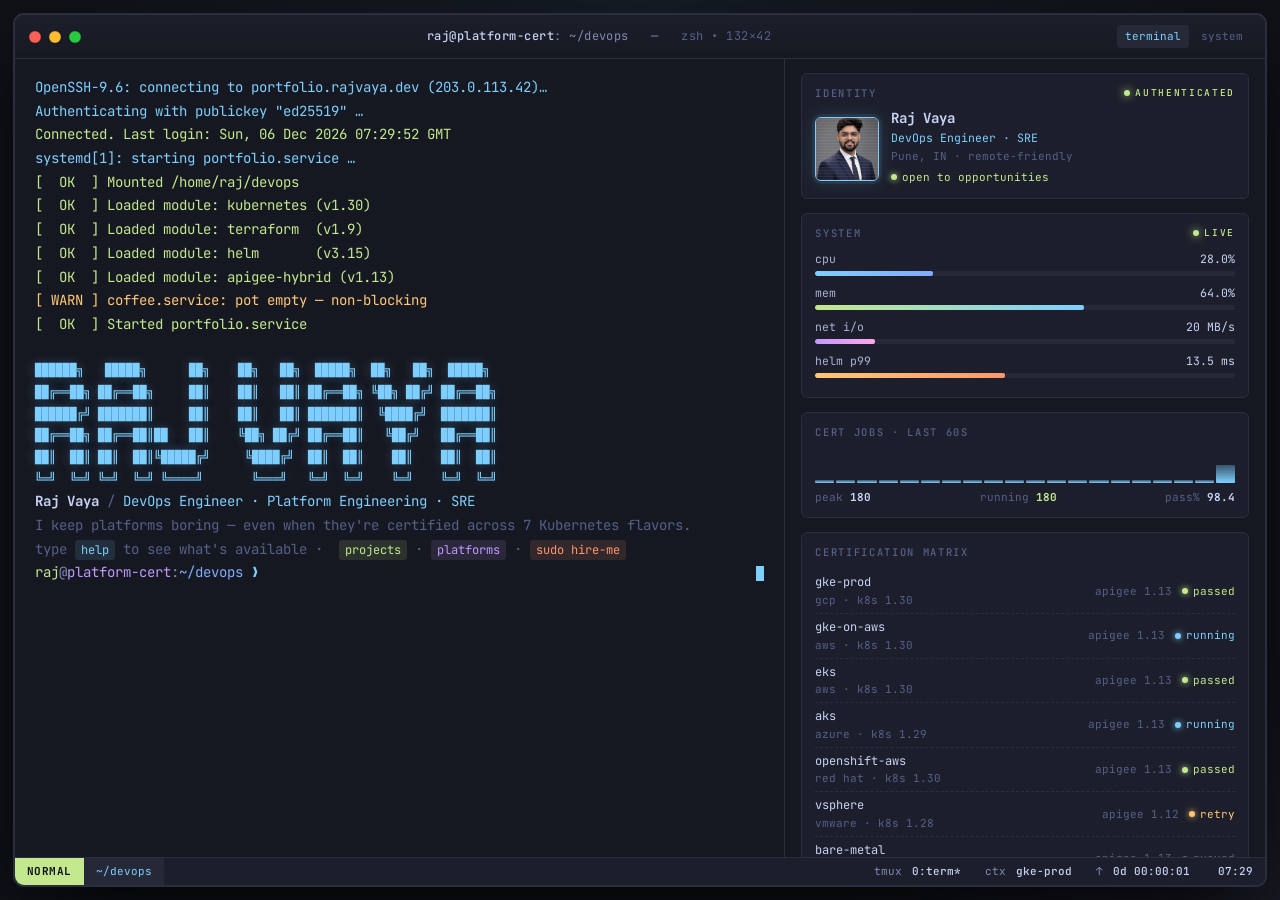
==== index.html @ f2a057a6 "init: terminal portfolio" ====
<!DOCTYPE html>
<html lang="en">
<head>
<meta charset="UTF-8" />
<meta name="viewport" content="width=device-width, initial-scale=1.0" />
<title>~/raj-vaya — devops@platform-cert</title>
<meta name="description" content="Raj Vaya — DevOps Engineer · Platform Engineering · SRE. Kubernetes, Terraform, GitHub Actions, Apigee Hybrid platform certification. Type 'help' to begin." />
<meta name="author" content="Raj Vaya" />
<meta property="og:title" content="Raj Vaya — DevOps Engineer · SRE" />
<meta property="og:description" content="Platform certification across 7 Kubernetes flavors. 4.5+ years of DevOps across global banking and Google Cloud." />
<meta property="og:type" content="website" />

<link rel="preconnect" href="https://fonts.googleapis.com" />
<link rel="preconnect" href="https://fonts.gstatic.com" crossorigin />
<link href="https://fonts.googleapis.com/css2?family=JetBrains+Mono:wght@400;500;700;800&family=VT323&display=swap" rel="stylesheet" />

<style>
:root{
  --bg-0:#0f1117;
  --bg-1:#161821;
  --bg-2:#1c1f2b;
  --bg-3:#252836;
  --line:#2a2e3f;
  --fg-0:#c8d3f5;
  --fg-1:#a9b1d6;
  --fg-2:#8089b3;
  --fg-3:#565f89;
  --cyan:#7dcfff;
  --blue:#82aaff;
  --green:#c3e88d;
  --magenta:#c099ff;
  --orange:#ff966c;
  --red:#ff757f;
  --yellow:#ffc777;
  --pink:#fca7ea;
  --shadow:0 0 0 1px var(--line), 0 30px 80px -20px #000;
  --mono:'JetBrains Mono', ui-monospace, SFMono-Regular, Menlo, monospace;
  --crt:'VT323', var(--mono);
}

*{box-sizing:border-box;margin:0;padding:0}
html,body{height:100%;}
body{
  background:
    radial-gradient(ellipse 80% 60% at 50% 0%, rgba(125,207,255,.06), transparent 60%),
    radial-gradient(ellipse 60% 50% at 100% 100%, rgba(192,153,255,.05), transparent 60%),
    var(--bg-0);
  color:var(--fg-0);
  font-family:var(--mono);
  font-size:14px;
  line-height:1.55;
  overflow:hidden;
  -webkit-font-smoothing:antialiased;
}

body::before{
  content:"";
  position:fixed;inset:0;pointer-events:none;z-index:9999;
  background:repeating-linear-gradient(0deg,rgba(255,255,255,.012) 0 1px,transparent 1px 3px);
  mix-blend-mode:overlay;
}

.app{
  height:100vh;
  padding:14px;
  display:flex;flex-direction:column;gap:0;
}
.window{
  flex:1;
  background:var(--bg-1);
  border-radius:10px;
  box-shadow:var(--shadow);
  display:flex;flex-direction:column;
  overflow:hidden;
  border:1px solid var(--line);
}
.titlebar{
  display:flex;align-items:center;gap:14px;
  padding:10px 14px;
  background:linear-gradient(to bottom,var(--bg-2),var(--bg-1));
  border-bottom:1px solid var(--line);
  user-select:none;
}
.dots{display:flex;gap:8px}
.dot{width:12px;height:12px;border-radius:50%;display:inline-block}
.dot.r{background:#ff5f57;box-shadow:inset 0 0 0 .5px rgba(0,0,0,.3)}
.dot.y{background:#febc2e;box-shadow:inset 0 0 0 .5px rgba(0,0,0,.3)}
.dot.g{background:#28c840;box-shadow:inset 0 0 0 .5px rgba(0,0,0,.3)}
.title{
  flex:1;text-align:center;color:var(--fg-2);font-size:12px;letter-spacing:.04em;
}
.title b{color:var(--fg-0);font-weight:500}
.tabs{display:flex;gap:4px;font-size:11px;color:var(--fg-3)}
.tab{padding:3px 8px;border-radius:4px}
.tab.active{background:var(--bg-3);color:var(--cyan)}

.split{
  flex:1;
  display:grid;
  grid-template-columns:minmax(0,1.6fr) minmax(0,1fr);
  min-height:0;
}
.pane{
  min-height:0;min-width:0;
  display:flex;flex-direction:column;
  background:var(--bg-1);
}
.pane + .pane{border-left:1px solid var(--line)}

.term{
  padding:18px 20px 8px;
  overflow-y:auto;overflow-x:hidden;
  flex:1;
  scrollbar-width:thin;
  scrollbar-color:var(--bg-3) transparent;
}
.term::-webkit-scrollbar{width:8px}
.term::-webkit-scrollbar-thumb{background:var(--bg-3);border-radius:4px}

.term-line{white-space:pre-wrap;word-break:break-word}
.term-line + .term-line{margin-top:2px}

.prompt-line{display:flex;gap:8px;align-items:flex-start;margin-top:8px}
.prompt{color:var(--green);white-space:nowrap;flex-shrink:0}
.prompt .at{color:var(--fg-2)}
.prompt .host{color:var(--magenta)}
.prompt .path{color:var(--blue)}
.prompt .arrow{color:var(--cyan);font-weight:700}

.input-row{display:flex;flex:1;gap:0;align-items:center;min-width:0}
#cmd{
  flex:1;background:transparent;border:0;outline:0;
  color:var(--fg-0);font:inherit;caret-color:transparent;
  min-width:0;
}
.fake-caret{
  display:inline-block;width:8px;height:1.05em;
  background:var(--cyan);margin-left:1px;vertical-align:text-bottom;
  animation:blink 1.05s steps(1,end) infinite;
}
@keyframes blink{50%{opacity:0}}

.c-cyan{color:var(--cyan)} .c-blue{color:var(--blue)} .c-green{color:var(--green)}
.c-mag{color:var(--magenta)} .c-orange{color:var(--orange)} .c-red{color:var(--red)}
.c-yellow{color:var(--yellow)} .c-pink{color:var(--pink)} .c-dim{color:var(--fg-3)}
.c-fg{color:var(--fg-0)} .b{font-weight:700}
.box{
  display:inline-block;padding:1px 6px;border-radius:3px;
  background:var(--bg-3);color:var(--fg-0);
  font-size:.86em;
}
.box.cyan{background:rgba(125,207,255,.12);color:var(--cyan)}
.box.green{background:rgba(195,232,141,.12);color:var(--green)}
.box.mag{background:rgba(192,153,255,.12);color:var(--magenta)}
.box.orange{background:rgba(255,150,108,.12);color:var(--orange)}
.box.red{background:rgba(255,117,127,.12);color:var(--red)}
.box.yellow{background:rgba(255,199,119,.12);color:var(--yellow)}

a.link{color:var(--cyan);text-decoration:none;border-bottom:1px dashed var(--fg-3)}
a.link:hover{color:var(--green);border-bottom-color:var(--green)}

.ascii{
  color:var(--cyan);
  font-size:11px;line-height:1.05;
  white-space:pre;
  text-shadow:0 0 12px rgba(125,207,255,.25);
  margin:6px 0 10px;
}
.ascii.green{color:var(--green);text-shadow:0 0 12px rgba(195,232,141,.25)}
.ascii.mag{color:var(--magenta);text-shadow:0 0 12px rgba(192,153,255,.25)}
.ascii.orange{color:var(--orange);text-shadow:0 0 12px rgba(255,150,108,.25)}

.kv{display:grid;grid-template-columns:max-content 1fr;column-gap:18px;row-gap:2px}
.kv b{color:var(--cyan);font-weight:500}
.kv span{color:var(--fg-1)}

.proj{
  margin:6px 0 14px;
  padding:8px 10px 8px 12px;
  border-left:2px solid var(--magenta);
  background:linear-gradient(to right,rgba(192,153,255,.04),transparent 60%);
}
.proj.bank{border-left-color:var(--orange);background:linear-gradient(to right,rgba(255,150,108,.04),transparent 60%)}
.proj h{display:block;color:var(--fg-0);font-weight:700;margin-bottom:2px}
.proj .meta{color:var(--fg-3);font-size:.92em;margin-bottom:4px}
.proj .row{margin:2px 0;color:var(--fg-1)}
.proj .stats{display:flex;flex-wrap:wrap;gap:6px;margin-top:6px}

.skill-row{display:grid;grid-template-columns:130px 1fr;column-gap:14px;align-items:center;margin:2px 0}
.skill-row .lbl{color:var(--cyan)}
.skill-row .items{color:var(--fg-1)}

.lang-row{display:grid;grid-template-columns:90px 200px max-content;gap:14px;align-items:center;margin:3px 0;font-size:13px}
.lang-row .bar2{height:6px;background:var(--bg-3);border-radius:3px;overflow:hidden}
.lang-row .fill{height:100%;background:linear-gradient(90deg,var(--cyan),var(--green))}

.boot-line{opacity:0;animation:bootIn .25s ease forwards}
@keyframes bootIn{from{opacity:0;transform:translateY(2px)}to{opacity:1;transform:none}}
.ok{color:var(--green)} .warn{color:var(--yellow)} .info{color:var(--cyan)} .err{color:var(--red)}

.sidepane{padding:14px 16px;display:flex;flex-direction:column;gap:14px;overflow-y:auto}
.sidepane::-webkit-scrollbar{width:6px}
.sidepane::-webkit-scrollbar-thumb{background:var(--bg-3);border-radius:3px}

.card{
  background:var(--bg-2);
  border:1px solid var(--line);
  border-radius:6px;
  padding:11px 13px;
}
.card h3{
  font-size:10.5px;letter-spacing:.16em;text-transform:uppercase;
  color:var(--fg-3);font-weight:500;margin-bottom:9px;
  display:flex;align-items:center;justify-content:space-between;
}
.card h3 .live{
  display:inline-flex;align-items:center;gap:5px;color:var(--green);
  font-size:9.5px;
}
.card h3 .live::before{
  content:"";width:6px;height:6px;border-radius:50%;background:var(--green);
  box-shadow:0 0 8px var(--green);animation:pulse 1.6s ease-in-out infinite;
}
@keyframes pulse{50%{opacity:.4}}

.profile{
  display:grid;grid-template-columns:64px 1fr;gap:12px;align-items:center;
}
.avatar{
  width:64px;height:64px;border-radius:6px;overflow:hidden;
  border:1px solid var(--cyan);
  position:relative;
  background:var(--bg-3);
  box-shadow:0 0 0 3px rgba(125,207,255,.08), 0 0 18px rgba(125,207,255,.15);
}
.avatar img{
  width:100%;height:100%;object-fit:cover;display:block;
  filter:contrast(1.02) saturate(.92);
}
.avatar::after{
  content:"";position:absolute;inset:0;
  background:repeating-linear-gradient(0deg,rgba(125,207,255,.08) 0 1px,transparent 1px 3px);
  pointer-events:none;
}
.profile .info .name{color:var(--fg-0);font-weight:700;font-size:14px;line-height:1.2}
.profile .info .role{color:var(--cyan);font-size:11.5px;margin-top:2px}
.profile .info .loc{color:var(--fg-3);font-size:11px;margin-top:1px}
.profile .info .status{
  display:inline-flex;align-items:center;gap:5px;font-size:11px;color:var(--green);
  margin-top:4px;
}
.profile .info .status::before{
  content:"";width:6px;height:6px;border-radius:50%;background:var(--green);
  box-shadow:0 0 6px var(--green);animation:pulse 1.6s ease-in-out infinite;
}

.gauge{margin:8px 0}
.gauge-head{display:flex;justify-content:space-between;font-size:11.5px;margin-bottom:3px}
.gauge-head .lbl{color:var(--fg-1)}
.gauge-head .val{color:var(--fg-0);font-variant-numeric:tabular-nums}
.bar{height:5px;background:var(--bg-3);border-radius:2px;overflow:hidden;position:relative}
.bar-fill{height:100%;border-radius:2px;transition:width .6s ease}
.bar-fill.cyan{background:linear-gradient(90deg,#7dcfff,#82aaff)}
.bar-fill.green{background:linear-gradient(90deg,#c3e88d,#7dcfff)}
.bar-fill.mag{background:linear-gradient(90deg,#c099ff,#fca7ea)}
.bar-fill.orange{background:linear-gradient(90deg,#ffc777,#ff966c)}

.cluster-row{
  display:grid;grid-template-columns:1fr max-content max-content;
  gap:10px;align-items:center;font-size:12px;padding:4px 0;
}
.cluster-row + .cluster-row{border-top:1px dashed var(--line)}
.cluster-row .name{color:var(--fg-0)}
.cluster-row .region{color:var(--fg-3);font-size:11px}
.cluster-row .status{display:flex;align-items:center;gap:5px;font-size:11px}
.cluster-row .status::before{
  content:"";width:6px;height:6px;border-radius:50%;
}
.cluster-row .status.ok{color:var(--green)} .cluster-row .status.ok::before{background:var(--green);box-shadow:0 0 6px var(--green)}
.cluster-row .status.warn{color:var(--yellow)} .cluster-row .status.warn::before{background:var(--yellow);box-shadow:0 0 6px var(--yellow)}
.cluster-row .status.run{color:var(--cyan)} .cluster-row .status.run::before{background:var(--cyan);box-shadow:0 0 6px var(--cyan);animation:pulse 1.2s infinite}
.cluster-row .status.q{color:var(--fg-3)} .cluster-row .status.q::before{background:var(--fg-3)}

.spark{
  display:flex;align-items:flex-end;gap:2px;height:34px;
}
.spark .b{
  flex:1;background:linear-gradient(to top,var(--cyan),rgba(125,207,255,.3));
  min-height:2px;border-radius:1px;transition:height .5s ease;
}

.feed{font-size:11.5px;line-height:1.6;color:var(--fg-1)}
.feed .t{color:var(--fg-3);margin-right:6px;font-variant-numeric:tabular-nums}
.feed .l{color:var(--green)}
.feed .l.warn{color:var(--yellow)}
.feed .l.err{color:var(--red)}
.feed .l.info{color:var(--cyan)}

.statusbar{
  display:flex;align-items:center;gap:0;
  background:var(--bg-2);
  border-top:1px solid var(--line);
  font-size:11px;color:var(--fg-1);
  user-select:none;
  flex-shrink:0;
}
.sb-seg{padding:5px 12px;display:flex;align-items:center;gap:6px}
.sb-seg.mode{background:var(--green);color:var(--bg-0);font-weight:700;letter-spacing:.04em}
.sb-seg.path{background:var(--bg-3);color:var(--cyan)}
.sb-seg.spacer{flex:1}
.sb-seg.right{color:var(--fg-2)}
.sb-seg.right b{color:var(--fg-0);font-weight:500;margin-left:4px}

@media (max-width:880px){
  body{font-size:13px}
  .app{padding:8px}
  .split{grid-template-columns:1fr;grid-template-rows:1fr auto}
  .pane + .pane{border-left:0;border-top:1px solid var(--line);max-height:42vh}
  .sidepane{padding:10px 12px}
  .ascii{font-size:8px}
  .title{font-size:11px}
  .tabs{display:none}
  .sb-seg.right:nth-child(4),.sb-seg.right:nth-child(5){display:none}
}
@media (max-width:520px){
  .ascii{font-size:6.5px}
  .skill-row{grid-template-columns:100px 1fr}
}

.matrix-overlay{
  position:fixed;inset:0;background:#000;z-index:9000;
  font-family:var(--crt);color:var(--green);overflow:hidden;
  cursor:pointer;
}
.matrix-overlay .hint{
  position:absolute;bottom:14px;left:50%;transform:translateX(-50%);
  color:var(--fg-2);font-family:var(--mono);font-size:12px;
}
.matrix-overlay canvas{display:block;width:100%;height:100%}
</style>
</head>
<body>
<div class="app">
  <div class="window">
    <div class="titlebar">
      <div class="dots"><i class="dot r"></i><i class="dot y"></i><i class="dot g"></i></div>
      <div class="title"><b>raj@platform-cert</b>: ~/devops &nbsp; — &nbsp; <span style="color:var(--fg-3)">zsh • 132×42</span></div>
      <div class="tabs">
        <span class="tab active">terminal</span>
        <span class="tab">system</span>
      </div>
    </div>

    <div class="split">
      <div class="pane" id="termPane">
        <div class="term" id="term"></div>
      </div>

      <div class="pane sidepane">
        <div class="card">
          <h3>identity <span class="live">authenticated</span></h3>
          <div class="profile">
            <div class="avatar"><img src="profile.png" alt="Raj Vaya" /></div>
            <div class="info">
              <div class="name">Raj Vaya</div>
              <div class="role">DevOps Engineer · SRE</div>
              <div class="loc">Pune, IN · remote-friendly</div>
              <div class="status">open to opportunities</div>
            </div>
          </div>
        </div>

        <div class="card">
          <h3>system <span class="live">live</span></h3>
          <div class="gauge"><div class="gauge-head"><span class="lbl">cpu</span><span class="val" id="cpuVal">—</span></div><div class="bar"><div class="bar-fill cyan" id="cpuBar" style="width:0"></div></div></div>
          <div class="gauge"><div class="gauge-head"><span class="lbl">mem</span><span class="val" id="memVal">—</span></div><div class="bar"><div class="bar-fill green" id="memBar" style="width:0"></div></div></div>
          <div class="gauge"><div class="gauge-head"><span class="lbl">net i/o</span><span class="val" id="netVal">—</span></div><div class="bar"><div class="bar-fill mag" id="netBar" style="width:0"></div></div></div>
          <div class="gauge"><div class="gauge-head"><span class="lbl">helm p99</span><span class="val" id="latVal">—</span></div><div class="bar"><div class="bar-fill orange" id="latBar" style="width:0"></div></div></div>
        </div>

        <div class="card">
          <h3>cert jobs · last 60s</h3>
          <div class="spark" id="spark"></div>
          <div style="display:flex;justify-content:space-between;margin-top:6px;font-size:11px">
            <span class="c-dim">peak <b class="c-fg" id="rpsPeak">—</b></span>
            <span class="c-dim">running <b class="c-green" id="rpsNow">—</b></span>
            <span class="c-dim">pass% <b class="c-fg" id="errPct">98.4</b></span>
          </div>
        </div>

        <div class="card">
          <h3>certification matrix</h3>
          <div class="cluster-row"><div><div class="name">gke-prod</div><div class="region">gcp · k8s 1.30</div></div><div class="c-dim" style="font-size:11px">apigee 1.13</div><div class="status ok">passed</div></div>
          <div class="cluster-row"><div><div class="name">gke-on-aws</div><div class="region">aws · k8s 1.30</div></div><div class="c-dim" style="font-size:11px">apigee 1.13</div><div class="status run">running</div></div>
          <div class="cluster-row"><div><div class="name">eks</div><div class="region">aws · k8s 1.30</div></div><div class="c-dim" style="font-size:11px">apigee 1.13</div><div class="status ok">passed</div></div>
          <div class="cluster-row"><div><div class="name">aks</div><div class="region">azure · k8s 1.29</div></div><div class="c-dim" style="font-size:11px">apigee 1.13</div><div class="status run">running</div></div>
          <div class="cluster-row"><div><div class="name">openshift-aws</div><div class="region">red hat · k8s 1.30</div></div><div class="c-dim" style="font-size:11px">apigee 1.13</div><div class="status ok">passed</div></div>
          <div class="cluster-row"><div><div class="name">vsphere</div><div class="region">vmware · k8s 1.28</div></div><div class="c-dim" style="font-size:11px">apigee 1.12</div><div class="status warn">retry</div></div>
          <div class="cluster-row"><div><div class="name">bare-metal</div><div class="region">on-prem · k8s 1.30</div></div><div class="c-dim" style="font-size:11px">apigee 1.13</div><div class="status q">queued</div></div>
        </div>

        <div class="card">
          <h3>activity</h3>
          <div class="feed" id="feed"></div>
        </div>
      </div>
    </div>

    <div class="statusbar">
      <div class="sb-seg mode">NORMAL</div>
      <div class="sb-seg path">~/devops</div>
      <div class="sb-seg spacer"></div>
      <div class="sb-seg right">tmux <b>0:term*</b></div>
      <div class="sb-seg right">ctx <b>gke-prod</b></div>
      <div class="sb-seg right">↑ <b id="upt">0d 00:00:00</b></div>
      <div class="sb-seg right" id="clock">—</div>
    </div>
  </div>
</div>

<script>
/* ============================================================
   PROFILE — Raj Vaya
============================================================ */
const PROFILE = {
  name:     'Raj Vaya',
  handle:   'raj',
  host:     'platform-cert',
  role:     'DevOps Engineer · Platform Engineering · SRE',
  tagline:  "I keep platforms boring — even when they're certified across 7 Kubernetes flavors.",
  location: 'Pune, IN  ·  remote-friendly',
  email:    'raj.vaya2017@gmail.com',
  phone:    '+91 83858 83914',
  github:   'https://github.com/rajvaya13',
  linkedin: 'https://www.linkedin.com/in/raj-vaya/',
  resume:   'resume.pdf',
  yearsXp:  4.5,

  bio: [
    "DevOps Engineer with 4.5+ years across two ends of the enterprise spectrum:",
    "two years hardening release pipelines for a global tier-1 bank, and now",
    "certifying Apigee Hybrid against every Kubernetes flavor that exists for",
    "Google Cloud — GKE, EKS, AKS, OpenShift, vSphere, bare-metal, the lot.",
    "",
    "Comfortable everywhere from Helm chart debug to Terraform to Golang bugfixes.",
    "I'd rather automate twice than do it manually once.",
  ],

  skills: [
    { lbl:'orchestration', items:['Kubernetes','Docker','Helm'] },
    { lbl:'ci/cd',         items:['GitHub Actions','TeamCity','Jenkins','Rapid','Kokoro'] },
    { lbl:'iac',           items:['Terraform','Ansible'] },
    { lbl:'cloud',         items:['GCP','GKE','EKS','AKS','OpenShift','vSphere','bare-metal'] },
    { lbl:'observability', items:['New Relic','SNMP','Logging','Monitoring'] },
    { lbl:'security',      items:['JFrog Xray','DevSecOps','Vulnerability Scanning'] },
    { lbl:'languages',     items:['Golang','Java','Bash','Shell','YAML'] },
    { lbl:'platform',      items:['Apigee Hybrid','PostgreSQL','Maven','JUnit','Artifactory'] },
    { lbl:'workflow',      items:['Git','Bitbucket','Jira','Confluence','Buganizer','Agile'] },
  ],

  projects: [
    {
      name:  'apigee hybrid platform certification',
      meta:  '2025 — present  ·  Google Cloud client  ·  certification engineer',
      desc:  "Validate Apigee Hybrid releases against every Kubernetes platform Google supports — GKE, EKS, AKS, OpenShift, vSphere, bare-metal, GKE-on-AWS — across multiple K8s versions per release. I run the test suites, debug what breaks, and sign off when it's stable.",
      stats: [['platforms','7'],['k8s versions','3+'],['cycle time','-40%'],['pass rate','98.4%']],
      stack: ['Kubernetes','Helm','Apigee Hybrid','Rapid','Kokoro']
    },
    {
      name:  'release-portal → rapid migration',
      meta:  '2025  ·  Google Cloud client  ·  lead',
      desc:  "Old flow: Rapid → Release Portal → Kokoro. Every test failure meant manually re-entering parameters into Release Portal — a single K8s cert took 6–7 hours. I migrated everything to call Kokoro directly from Rapid. One-click reruns, no middleman. Built in Google3 with GCL and NCL.",
      stats: [['manual effort','-50%'],['runtime','-40%'],['cert time','7h → 4h']],
      stack: ['Rapid','Kokoro','GCL','NCL','Google3']
    },
    {
      name:  'postgresql 9.6 → modern migration',
      meta:  '2025  ·  Google Cloud client  ·  contributor',
      desc:  "pg_dump can't talk to 9.6, so straight upgrades were off the table. Used GCS bucket export/import with IAM-bound service accounts to lift each instance into a fresh v10 cluster. Rolling, one instance at a time, prod and E2E.",
      stats: [['version','9.6 → 10+'],['envs','prod + e2e'],['downtime','zero']],
      stack: ['PostgreSQL','GCP IAM','GCS','Cloud SQL']
    },
    {
      name:  'kubernetes-scaled snmp monitoring',
      meta:  '2022 — 2024  ·  Global banking client  ·  contributor',
      desc:  "64,000+ networking devices send SNMP traps to be monitored in New Relic. Their reference Docker image only handled ~4,000 logs per container — we'd drop traffic on bursts. Wrapped it in Kubernetes with HPA so the fleet expands when traps spike, contracts when quiet.",
      stats: [['devices','64,000+'],['per-pod cap','4k logs'],['scale','elastic']],
      stack: ['Kubernetes','Docker','New Relic','SNMP','HPA']
    },
    {
      name:  'vulnerability-scan & artifact-promotion pipeline',
      meta:  '2022 — 2024  ·  Global banking client  ·  designer',
      desc:  "Two-stage GitHub Actions pipeline. Stage 1: pull external images/binaries, scan with JFrog Xray, auto-create Jira tickets for critical/high CVEs (assigned to vendor), push clean artifacts to private Artifactory. Stage 2: poll ServiceNow for change-ticket approval, then promote private → public so the rest of the bank can consume.",
      stats: [['pipelines','2 stages'],['scanners','jfrog xray'],['integrations','jira + servicenow']],
      stack: ['GitHub Actions','JFrog Xray','Artifactory','Jira','ServiceNow']
    },
    {
      name:  'maven + junit test framework on teamcity',
      meta:  '2022 — 2024  ·  Global banking client  ·  contributor',
      desc:  "Built a Java test suite (Maven + JUnit) that runs against the application packages we built from scanned binaries. Wired into TeamCity so every build runs the suite, and Ansible deploys the survivors.",
      stats: [['testing','weeks → hours'],['frameworks','maven + junit'],['ci','teamcity']],
      stack: ['Java','Maven','JUnit','TeamCity','Ansible']
    },
    {
      name:  'self-service vm provisioning',
      meta:  '2022 — 2024  ·  Global banking client  ·  contributor',
      desc:  "GitHub Actions workflow wrapping Terraform — engineers fill the form, hit run, get a VM. Standardized the build, killed the ticket queue.",
      stats: [['automation','full'],['provisioning','self-service']],
      stack: ['Terraform','GitHub Actions']
    },
  ],

  experience: [
    { when:'2025 — present', role:'DevOps Engineer · Apigee Hybrid Platform Cert', org:'Accenture (Google Cloud client)',  loc:'Pune, IN' },
    { when:'2021 — 2024',    role:'DevOps Engineer · DevOps & Observability',      org:'Accenture (Global Banking client)', loc:'Gurugram, IN' },
  ],

  education: [
    { when:'2017 — 2021', deg:'B.E. in Information Technology', org:'Walchand Institute of Technology', loc:'Solapur, MH', extra:'CGPA 8.87 / 10' },
  ],

  certs: [
    { y:'2024', name:'Google Cloud Professional Cloud DevOps Engineer' },
    { y:'2022', name:'Google Cloud Associate Cloud Engineer' },
  ],

  languages: [
    { name:'English', level:'professional', pct:80 },
    { name:'Hindi',   level:'native',       pct:100 },
  ],

  hobbies: [
    { ico:'▲', name:'trekking & hiking',     note:'high places, no signal, big views' },
    { ico:'♞', name:'chess',                 note:'long games, slow climbs' },
    { ico:'◢', name:'valorant + other games',note:'lurking, peeking, occasionally clutching' },
    { ico:'≈', name:'travel',                note:'mountains and oceans, in that order' },
  ],
};

/* ASCII banner — "RAJ VAYA" in ANSI Shadow style */
const BANNER = String.raw`
██████╗   █████╗      ██╗    ██╗   ██╗  █████╗  ██╗   ██╗  █████╗ 
██╔══██╗ ██╔══██╗     ██║    ██║   ██║ ██╔══██╗ ╚██╗ ██╔╝ ██╔══██╗
██████╔╝ ███████║     ██║    ██║   ██║ ███████║  ╚████╔╝  ███████║
██╔══██╗ ██╔══██║██   ██║    ╚██╗ ██╔╝ ██╔══██║   ╚██╔╝   ██╔══██║
██║  ██║ ██║  ██║╚█████╔╝     ╚████╔╝  ██║  ██║    ██║    ██║  ██║
╚═╝  ╚═╝ ╚═╝  ╚═╝ ╚════╝       ╚═══╝   ╚═╝  ╚═╝    ╚═╝    ╚═╝  ╚═╝`;

/* ============================================================
   Renderer
============================================================ */
const $term = document.getElementById('term');

function el(tag, cls, html){ const e=document.createElement(tag); if(cls) e.className=cls; if(html!==undefined) e.innerHTML=html; return e; }
function appendLine(html, cls=''){ const d=el('div', 'term-line '+cls, html); $term.appendChild(d); scrollBottom(); return d; }
function scrollBottom(){ $term.scrollTop = $term.scrollHeight; }

function promptHTML(){
  return `<span class="prompt"><span class="c-green">${PROFILE.handle}</span><span class="at">@</span><span class="host">${PROFILE.host}</span><span class="at">:</span><span class="path">~/devops</span><span class="arrow"> ❯</span></span>`;
}

const out = {
  help(){
    const cmds = [
      ['help',          'show this menu'],
      ['whoami',        'who am i'],
      ['skills',        'tech i work with daily'],
      ['projects',      'selected work'],
      ['experience',    'work history'],
      ['education',     'where i studied'],
      ['certs',         'certifications'],
      ['platforms',     'kubernetes platforms i certify on'],
      ['hobbies',       'when i\'m off-call'],
      ['languages',     'spoken'],
      ['contact',       'get in touch'],
      ['resume',        'open my resume PDF'],
      ['neofetch',      'system info'],
      ['ls · cat <f>',  'pretend filesystem'],
      ['theme <name>',  'tokyo · matrix · amber'],
      ['date · uptime', 'time things'],
      ['history',       'commands so far'],
      ['clear',         'clear the terminal (ctrl+l)'],
      ['sudo hire-me',  'the most important command'],
      ['matrix',        '...'],
    ];
    let h = `<span class="c-dim">commands — tab to autocomplete · ↑/↓ for history</span>\n\n`;
    h += '<div class="kv">' + cmds.map(([k,v])=>`<b>${k}</b><span>${v}</span>`).join('') + '</div>';
    return h;
  },

  whoami(){
    let h = `<span class="ascii">${BANNER}</span>`;
    h += `<div><span class="c-fg b">${PROFILE.name}</span> <span class="c-dim">/</span> <span class="c-cyan">${PROFILE.role}</span></div>`;
    h += `<div class="c-dim" style="margin-bottom:8px">${PROFILE.location}</div>`;
    h += PROFILE.bio.map(l=>`<div>${l||'&nbsp;'}</div>`).join('');
    h += `<div style="margin-top:8px"><span class="c-dim">→ try:</span> <span class="box cyan">projects</span> <span class="c-dim">·</span> <span class="box mag">platforms</span> <span class="c-dim">·</span> <span class="box green">sudo hire-me</span></div>`;
    return h;
  },

  skills(){
    let h = `<span class="c-dim"># my toolbox — opinionated, not exhaustive</span>\n\n`;
    h += PROFILE.skills.map(s=>{
      const items = s.items.map(i=>`<span class="box">${i}</span>`).join(' ');
      return `<div class="skill-row"><div class="lbl">${s.lbl}</div><div class="items">${items}</div></div>`;
    }).join('');
    return h;
  },

  projects(){
    let h = `<span class="c-dim"># selected work · ${PROFILE.projects.length} projects · </span>` +
            `<span class="c-cyan">cat &lt;keyword&gt;</span><span class="c-dim"> for one</span>\n\n`;
    h += PROFILE.projects.map(p=>{
      const isBank = /banking/i.test(p.meta);
      const stats = p.stats.map(([k,v])=>`<span class="box ${isBank?'orange':'cyan'}">${k}: <b>${v}</b></span>`).join(' ');
      const stack = p.stack.map(t=>`<span class="box">${t}</span>`).join(' ');
      return `<div class="proj ${isBank?'bank':''}">
        <h>▸ ${p.name}</h>
        <div class="meta">${p.meta}</div>
        <div class="row">${p.desc}</div>
        <div class="stats">${stats}</div>
        <div class="stats" style="margin-top:4px">${stack}</div>
      </div>`;
    }).join('');
    return h;
  },

  experience(){
    let h = `<span class="c-dim"># work history</span>\n\n`;
    h += '<div class="kv">';
    h += PROFILE.experience.map(e=>{
      return `<b style="color:var(--magenta)">${e.when}</b><span><span class="c-fg b">${e.role}</span>\n<span class="c-cyan">${e.org}</span> <span class="c-dim">· ${e.loc}</span></span>`;
    }).join('');
    h += '</div>';
    h += `\n<div class="c-dim">${PROFILE.yearsXp}+ years total · always hands-on</div>`;
    return h;
  },

  education(){
    let h = `<span class="c-dim"># education</span>\n\n`;
    h += '<div class="kv">';
    h += PROFILE.education.map(e=>{
      return `<b style="color:var(--magenta)">${e.when}</b><span><span class="c-fg b">${e.deg}</span>\n<span class="c-cyan">${e.org}</span> <span class="c-dim">· ${e.loc} · ${e.extra}</span></span>`;
    }).join('');
    h += '</div>';
    return h;
  },

  certs(){
    let h = `<span class="c-dim"># certifications</span>\n\n`;
    h += PROFILE.certs.map(c=>`<div>  <span class="c-green">✓</span> <span class="c-dim">[${c.y}]</span> ${c.name}</div>`).join('');
    return h;
  },

  platforms(){
    let h = `<span class="c-dim"># kubernetes platforms i've certified apigee hybrid against</span>\n\n`;
    const rows = [
      ['gke',           'google cloud',     'k8s 1.28 — 1.30',      'core', 'green'],
      ['gke-on-aws',    'aws',              'k8s 1.29 — 1.30',      'multicloud', 'cyan'],
      ['eks',           'aws',              'k8s 1.28 — 1.30',      'managed',  'cyan'],
      ['aks',           'azure',            'k8s 1.28 — 1.29',      'managed',  'cyan'],
      ['openshift-aws', 'red hat / aws',    'k8s 1.28 — 1.30',      'managed',  'mag'],
      ['vsphere',       'vmware',           'k8s 1.27 — 1.28',      'on-prem',  'orange'],
      ['bare-metal',    'on-prem',          'k8s 1.28 — 1.30',      'self-host','orange'],
    ];
    h += '<div class="kv">';
    h += rows.map(([n,p,k,t,c])=>`<b>${n}</b><span><span class="c-fg">${p}</span> <span class="c-dim">· ${k} · </span><span class="box ${c}">${t}</span></span>`).join('');
    h += '</div>';
    h += `\n<span class="c-dim">if it runs kubernetes, i've probably broken and re-fixed it.</span>`;
    return h;
  },

  hobbies(){
    let h = `<span class="c-dim"># when i'm off-call</span>\n\n`;
    h += PROFILE.hobbies.map(b=>`<div><span class="c-cyan b">  ${b.ico}</span>  <span class="c-fg">${b.name}</span> <span class="c-dim">— ${b.note}</span></div>`).join('');
    return h;
  },

  languages(){
    let h = `<span class="c-dim"># spoken</span>\n\n`;
    h += PROFILE.languages.map(l=>`<div class="lang-row"><span class="c-fg">${l.name}</span><div class="bar2"><div class="fill" style="width:${l.pct}%"></div></div><span class="c-dim">${l.level}</span></div>`).join('');
    return h;
  },

  contact(){
    return `<div class="kv">
      <b>email</b>    <span><a class="link" href="mailto:${PROFILE.email}">${PROFILE.email}</a></span>
      <b>phone</b>    <span>${PROFILE.phone}</span>
      <b>github</b>   <span><a class="link" href="${PROFILE.github}" target="_blank" rel="noopener">${PROFILE.github.replace('https://','')}</a></span>
      <b>linkedin</b> <span><a class="link" href="${PROFILE.linkedin}" target="_blank" rel="noopener">${PROFILE.linkedin.replace('https://','')}</a></span>
      <b>location</b> <span>${PROFILE.location}</span>
    </div>`;
  },

  resume(){
    setTimeout(()=>window.open(PROFILE.resume,'_blank'), 400);
    return `<span class="c-cyan">opening</span> ${PROFILE.resume} <span class="c-dim">in a new tab…</span>`;
  },

  neofetch(){
    return `<div style="display:grid;grid-template-columns:max-content 1fr;gap:18px;align-items:start">
      <pre class="ascii green" style="margin:0">${BANNER}</pre>
      <div class="kv" style="font-size:13px">
        <b>OS</b><span>HumanOS 27.0 (LTS)</span>
        <b>Host</b><span>${PROFILE.name}</span>
        <b>Role</b><span>${PROFILE.role}</span>
        <b>Kernel</b><span>linux 6.x · kubernetes 1.30</span>
        <b>Shell</b><span>zsh · oh-my-zsh</span>
        <b>Editor</b><span>vim · still learning new motions</span>
        <b>Uptime</b><span>${PROFILE.yearsXp}+ years in production</span>
        <b>Pages</b><span>fewer since the rapid migration</span>
        <b>Coffee</b><span>filter · strong</span>
        <b>Status</b><span><span class="c-green">● open to opportunities</span></span>
      </div>
    </div>`;
  },

  ls(){
    return `<span class="c-blue b">about.md</span>  <span class="c-blue b">projects/</span>  <span class="c-blue b">experience.md</span>  <span class="c-blue b">education.md</span>  <span class="c-blue b">platforms.md</span>  <span class="c-blue b">contact.md</span>  <span class="c-cyan">resume.pdf</span>  <span class="c-dim">.zshrc</span>  <span class="c-dim">.kube/</span>`;
  },

  cat(arg){
    const f = (arg||'').toLowerCase().replace(/^\.\//,'').replace(/\.md$/,'');
    if(!f) return `<span class="c-red">cat:</span> missing file operand. try <span class="c-cyan">ls</span>`;
    if(f==='about')      return out.whoami();
    if(f==='experience') return out.experience();
    if(f==='education')  return out.education();
    if(f==='contact')    return out.contact();
    if(f==='platforms')  return out.platforms();
    if(f==='resume.pdf' || f==='resume') return out.resume();
    if(f==='.zshrc') return `<span class="c-dim"># ~/.zshrc</span>
alias k='kubectl'
alias kgp='kubectl get pods'
alias kdp='kubectl describe pod'
alias klog='kubectl logs -f --tail=200'
alias tf='terraform'
alias h='helm'
alias g='git'
<span class="c-dim"># the most important alias</span>
alias please='sudo'`;
    const proj = PROFILE.projects.find(p=>p.name.toLowerCase().includes(f) || p.stack.some(s=>s.toLowerCase().includes(f)));
    if(proj){
      const isBank = /banking/i.test(proj.meta);
      const stats = proj.stats.map(([k,v])=>`<span class="box ${isBank?'orange':'cyan'}">${k}: <b>${v}</b></span>`).join(' ');
      const stack = proj.stack.map(t=>`<span class="box">${t}</span>`).join(' ');
      return `<div class="proj ${isBank?'bank':''}"><h>▸ ${proj.name}</h><div class="meta">${proj.meta}</div><div class="row">${proj.desc}</div><div class="stats">${stats}</div><div class="stats" style="margin-top:4px">${stack}</div></div>`;
    }
    return `<span class="c-red">cat:</span> ${arg}: No such file. try <span class="c-cyan">ls</span>`;
  },

  date(){ return new Date().toString(); },
  uptime(){ return `up ${uptimeStr()} · load avg: 0.42, 0.51, 0.49 · <span class="c-green">all SLOs green</span>`; },
  pwd(){ return '/home/'+PROFILE.handle+'/devops'; },
  echo(args){ return args.join(' '); },
  whois(){ return out.whoami(); },

  hireme(){
    return `<pre class="ascii mag">
   ┌──────────────────────────────────────────────┐
   │  authenticating…  ✓                          │
   │  checking calendar…  ✓                       │
   │  vibing…  ✓                                  │
   │                                              │
   │  i'd love to talk. send anything to:         │
   │  → ${PROFILE.email.padEnd(42,' ')}│
   │     ${PROFILE.phone.padEnd(41,' ')}│
   │                                              │
   │  i read everything. i reply within 24h.      │
   └──────────────────────────────────────────────┘</pre>`;
  },

  matrix(){ startMatrix(); return `<span class="c-green">entering the matrix… click anywhere to exit</span>`; },

  coffee(){ return `<pre class="ascii orange">
      (  )   (   )  )
       ) (   )  (  (
       ( )  (    ) )
       _____________
      &lt;_____________&gt; ___
      |             |/ _ \\
      |               | | |
      |               |_| |
   ___|             |\\___/
  /    \\___________/    \\
  \\_____________________/</pre>
<span class="c-dim">brewing… try again in 4 minutes</span>`; },

  chess(){ return `<pre class="ascii">
   8  ♜ ♞ ♝ ♛ ♚ ♝ ♞ ♜
   7  ♟ ♟ ♟ ♟ ♟ ♟ ♟ ♟
   6  · · · · · · · ·
   5  · · · · · · · ·
   4  · · · · ♙ · · ·
   3  · · · · · · · ·
   2  ♙ ♙ ♙ ♙ · ♙ ♙ ♙
   1  ♖ ♘ ♗ ♕ ♔ ♗ ♘ ♖
      a b c d e f g h
</pre>
<span class="c-dim">1. e4 — your move.</span>`; },

  valorant(){ return `<span class="c-red b">VALORANT</span>  <span class="c-dim">— current agent:</span> <span class="c-cyan">Jett</span>  <span class="c-dim">· role:</span> <span class="c-yellow">duelist</span>
<span class="c-dim">stats:</span> mid-elo · occasionally clutch · always blamed for the eco round`; },

  summit(){ return `<pre class="ascii">
                  /\\
                 /  \\
                /    \\
               /  /\\  \\
              /  /  \\  \\
             /  / /\\ \\  \\
            /  / /  \\ \\  \\
           /  /_/____\\_\\  \\
          /________________\\
</pre>
<span class="c-dim">there's no signal up here. that's the point.</span>`; },

  theme(arg){
    const t = (arg||'').toLowerCase();
    const themes = {
      tokyo:  { '--bg-0':'#0f1117','--bg-1':'#161821','--bg-2':'#1c1f2b','--bg-3':'#252836','--cyan':'#7dcfff','--green':'#c3e88d','--magenta':'#c099ff' },
      matrix: { '--bg-0':'#000000','--bg-1':'#0a120a','--bg-2':'#0e180e','--bg-3':'#142014','--cyan':'#00ff9c','--green':'#00ff41','--magenta':'#5fff87' },
      amber:  { '--bg-0':'#0d0a05','--bg-1':'#15110a','--bg-2':'#1d180e','--bg-3':'#2a2113','--cyan':'#ffb454','--green':'#ffcb6b','--magenta':'#ff966c' },
    };
    if(!themes[t]) return `available themes: <span class="c-cyan">tokyo</span> · <span class="c-green">matrix</span> · <span class="c-orange">amber</span>`;
    Object.entries(themes[t]).forEach(([k,v])=>document.documentElement.style.setProperty(k,v));
    return `theme set to <span class="c-cyan">${t}</span>`;
  },

  sudo(arg){
    const s = (arg||'').toLowerCase();
    if(s==='hire-me' || s==='hireme') return out.hireme();
    if(s==='rm' || s.startsWith('rm ')) return `<span class="c-red">[sudo] permission denied:</span> nice try.`;
    return `<span class="c-yellow">[sudo]</span> password for ${PROFILE.handle}: <span class="c-dim">****</span>\n<span class="c-red">Sorry, try again.</span>  <span class="c-dim">(try:</span> <span class="c-cyan">sudo hire-me</span><span class="c-dim">)</span>`;
  },

  history(){
    return HISTORY.length===0
      ? '<span class="c-dim">no commands yet</span>'
      : HISTORY.map((c,i)=>`<div><span class="c-dim">${String(i+1).padStart(4,' ')}</span>  ${escHTML(c)}</div>`).join('');
  },

  exit(){ return `<span class="c-dim">connection to ${PROFILE.host} closed.</span>  <span class="c-cyan">just kidding — refresh to start over</span>`; },
};

/* ============================================================
   Command parser
============================================================ */
const HISTORY = [];
let histIdx = -1;

const ALIASES = {
  'projects':'projects','project':'projects','work':'projects',
  'about':'whoami','me':'whoami','bio':'whoami',
  'jobs':'experience','xp':'experience','exp':'experience',
  'edu':'education','school':'education',
  'mail':'contact','email':'contact','reach':'contact','social':'contact','links':'contact',
  'cv':'resume','pdf':'resume',
  'cls':'clear',
  'time':'date','now':'date',
  'man':'help','?':'help','h':'help',
  'lang':'languages','langs':'languages',
  'k8s':'platforms','kubernetes':'platforms','platform':'platforms',
  'fun':'hobbies','hobby':'hobbies',
};

const COMMANDS = ['help','whoami','skills','projects','experience','education','certs','platforms','hobbies','languages','contact','resume','neofetch','ls','cat','pwd','date','uptime','clear','history','echo','theme','sudo','matrix','coffee','chess','valorant','summit','exit','about','hire-me'];

function execute(raw){
  const line = raw.trim();
  if(line) HISTORY.push(line);
  histIdx = HISTORY.length;

  const lineEl = el('div','term-line');
  lineEl.innerHTML = `${promptHTML()} <span class="c-fg">${escHTML(raw)}</span>`;
  $term.appendChild(lineEl);

  if(!line){ newPrompt(); return; }

  let [cmd, ...args] = line.split(/\s+/);
  cmd = cmd.toLowerCase();
  cmd = ALIASES[cmd] || cmd;

  if(cmd==='clear'){ $term.innerHTML=''; newPrompt(); return; }
  if(cmd==='hire-me' || cmd==='hireme'){ appendLine(out.hireme()); newPrompt(); return; }

  let result;
  try{
    if(typeof out[cmd]==='function') result = out[cmd](args.join(' '), args);
    else if(cmd==='cat')  result = out.cat(args[0]);
    else if(cmd==='echo') result = out.echo(args);
    else result = `<span class="c-red">command not found:</span> ${escHTML(cmd)} <span class="c-dim">— try</span> <span class="c-cyan">help</span>`;
  } catch(e){
    result = `<span class="c-red">error:</span> ${escHTML(e.message)}`;
  }
  if(result) appendLine(result);
  newPrompt();
}

function newPrompt(){
  const old = document.getElementById('inputLine');
  if(old) old.remove();

  const row = el('div','term-line prompt-line');
  row.id = 'inputLine';
  row.innerHTML = `${promptHTML()} <span class="input-row"><input id="cmd" autocomplete="off" autocapitalize="off" spellcheck="false" /><span class="fake-caret"></span></span>`;
  $term.appendChild(row);
  scrollBottom();

  const input = document.getElementById('cmd');
  input.focus();
  input.addEventListener('keydown', onKey);
}

function onKey(e){
  const input = e.target;
  if(e.key==='Enter'){
    const v = input.value;
    input.disabled = true;
    document.getElementById('inputLine').id = '';
    execute(v);
  } else if(e.key==='ArrowUp'){
    e.preventDefault();
    if(histIdx>0){ histIdx--; input.value = HISTORY[histIdx]; setTimeout(()=>input.setSelectionRange(input.value.length,input.value.length),0); }
  } else if(e.key==='ArrowDown'){
    e.preventDefault();
    if(histIdx<HISTORY.length-1){ histIdx++; input.value = HISTORY[histIdx]; }
    else { histIdx = HISTORY.length; input.value=''; }
  } else if(e.key==='Tab'){
    e.preventDefault();
    const v = input.value;
    if(!v) return;
    const matches = COMMANDS.filter(c=>c.startsWith(v.toLowerCase()));
    if(matches.length===1) input.value = matches[0];
    else if(matches.length>1){
      appendLine(`<span class="c-dim">${matches.join('  ')}</span>`);
      newPrompt();
      document.getElementById('cmd').value = v;
    }
  } else if(e.ctrlKey && e.key==='l'){
    e.preventDefault();
    $term.innerHTML='';
    newPrompt();
  } else if(e.ctrlKey && e.key==='c'){
    e.preventDefault();
    const cur = input.value;
    input.disabled = true;
    document.getElementById('inputLine').id = '';
    appendLine(`${promptHTML()} <span class="c-fg">${escHTML(cur)}</span><span class="c-red">^C</span>`);
    newPrompt();
  }
}

function escHTML(s){ return String(s).replace(/[&<>"]/g,c=>({'&':'&amp;','<':'&lt;','>':'&gt;','"':'&quot;'})[c]); }

/* ============================================================
   Boot sequence
============================================================ */
const BOOT = [
  ['info', 'OpenSSH-9.6: connecting to portfolio.rajvaya.dev (203.0.113.42)…'],
  ['info', 'Authenticating with publickey "ed25519" …'],
  ['ok',   'Connected. Last login: ' + new Date().toUTCString()],
  ['',     ''],
  ['info', 'systemd[1]: starting portfolio.service …'],
  ['ok',   '[  OK  ] Mounted /home/raj/devops'],
  ['ok',   '[  OK  ] Loaded module: kubernetes (v1.30)'],
  ['ok',   '[  OK  ] Loaded module: terraform  (v1.9)'],
  ['ok',   '[  OK  ] Loaded module: helm       (v3.15)'],
  ['ok',   '[  OK  ] Loaded module: apigee-hybrid (v1.13)'],
  ['warn', '[ WARN ] coffee.service: pot empty — non-blocking'],
  ['ok',   '[  OK  ] Started portfolio.service'],
  ['',     ''],
];

async function boot(){
  for(const [kind, msg] of BOOT){
    const span = kind ? `<span class="${kind==='ok'?'ok':kind==='warn'?'warn':kind==='err'?'err':'info'}">${msg}</span>` : '';
    appendLine(span, 'boot-line');
    await sleep(55 + Math.random()*60);
  }
  appendLine(`<span class="ascii">${BANNER}</span>`);
  appendLine(`<span class="c-fg b">${PROFILE.name}</span> <span class="c-dim">/</span> <span class="c-cyan">${PROFILE.role}</span>`);
  appendLine(`<span class="c-dim">${PROFILE.tagline}</span>`);
  appendLine('');
  appendLine(`<span class="c-dim">type</span> <span class="box cyan">help</span> <span class="c-dim">to see what's available · </span> <span class="box green">projects</span> <span class="c-dim">·</span> <span class="box mag">platforms</span> <span class="c-dim">·</span> <span class="box orange">sudo hire-me</span>`);
  appendLine('');
  newPrompt();
}

const sleep = ms=>new Promise(r=>setTimeout(r,ms));

/* ============================================================
   Sidebar — live system metrics
============================================================ */
let cpu=32, mem=64, net=22, lat=14, rps=180, peak=180;
const sparkBars = [];
const sparkEl = document.getElementById('spark');
for(let i=0;i<20;i++){
  const b = el('div','b'); b.style.height='10%';
  sparkEl.appendChild(b); sparkBars.push(b);
}

function clamp(v,lo,hi){return Math.max(lo,Math.min(hi,v))}
function tick(){
  cpu = clamp(cpu + (Math.random()-.5)*8, 14, 78);
  mem = clamp(mem + (Math.random()-.5)*3, 55, 78);
  net = clamp(net + (Math.random()-.5)*22, 5, 95);
  lat = clamp(lat + (Math.random()-.5)*3, 8, 28);
  rps = clamp(rps + (Math.random()-.5)*40, 90, 320);
  peak = Math.max(peak, rps);

  document.getElementById('cpuVal').textContent = cpu.toFixed(1)+'%';
  document.getElementById('cpuBar').style.width = cpu+'%';
  document.getElementById('memVal').textContent = mem.toFixed(1)+'%';
  document.getElementById('memBar').style.width = mem+'%';
  document.getElementById('netVal').textContent = (net*1.4).toFixed(0)+' MB/s';
  document.getElementById('netBar').style.width = net+'%';
  document.getElementById('latVal').textContent = lat.toFixed(1)+' ms';
  document.getElementById('latBar').style.width = (lat/30*100)+'%';

  document.getElementById('rpsNow').textContent = Math.round(rps);
  document.getElementById('rpsPeak').textContent = Math.round(peak);

  sparkBars.shift().remove();
  const b = el('div','b'); b.style.height = (rps/350*100)+'%';
  sparkEl.appendChild(b); sparkBars.push(b);
}
setInterval(tick, 1500); tick();

const FEED = [
  ['info','cert run started'  ,'apigee-hybrid 1.13 · gke 1.30'],
  ['l',   'pr merged'         ,'platform-cert · #842'],
  ['l',   'helm rollout ok'   ,'apigee-runtime · 4/4 healthy'],
  ['l',   'vuln scan'         ,'new-relic-image · 0 critical'],
  ['info','rapid retrigger'   ,'kokoro-job-2841 · auto'],
  ['l',   'psql migrate'      ,'9.6 → 16 · instance-east-3'],
  ['warn','helm chart retry'  ,'CrashLoopBackOff · resolved'],
  ['l',   'cert renewed'      ,'*.apigee.dev · 90d'],
  ['l',   'incident closed'   ,'INC-2143 · 4m08s'],
  ['info','tf apply'          ,'vm-pool-prod · +3 nodes'],
];
const feedEl = document.getElementById('feed');
function rt(){ const d=new Date(); return String(d.getHours()).padStart(2,'0')+':'+String(d.getMinutes()).padStart(2,'0')+':'+String(d.getSeconds()).padStart(2,'0')}
function pushFeed(){
  const [k,t,m] = FEED[Math.floor(Math.random()*FEED.length)];
  const line = `<div><span class="t">${rt()}</span><span class="l ${k==='l'?'':k}">${t}</span> <span class="c-dim">${m}</span></div>`;
  feedEl.insertAdjacentHTML('afterbegin', line);
  while(feedEl.children.length>6) feedEl.lastChild.remove();
}
['info','l','warn','l','l'].forEach(()=>pushFeed());
setInterval(pushFeed, 4500);

const startTime = Date.now();
function uptimeStr(){
  const s = Math.floor((Date.now()-startTime)/1000);
  const d = Math.floor(s/86400), h = Math.floor((s%86400)/3600), m = Math.floor((s%3600)/60), ss = s%60;
  return `${d}d ${String(h).padStart(2,'0')}:${String(m).padStart(2,'0')}:${String(ss).padStart(2,'0')}`;
}
setInterval(()=>{
  document.getElementById('upt').textContent = uptimeStr();
  const d=new Date();
  document.getElementById('clock').innerHTML = `<b>${String(d.getHours()).padStart(2,'0')}:${String(d.getMinutes()).padStart(2,'0')}</b>`;
},1000);

function startMatrix(){
  const o = el('div','matrix-overlay');
  const c = document.createElement('canvas');
  o.appendChild(c);
  o.appendChild(el('div','hint','click or press ESC to exit'));
  document.body.appendChild(o);

  const ctx = c.getContext('2d');
  function size(){ c.width=window.innerWidth; c.height=window.innerHeight; }
  size();
  const cols = Math.floor(c.width/14);
  const drops = Array(cols).fill(1);
  const chars = 'アイウエオカキクケコサシスセソタチツテトナニヌネノ01ABCDEF{}<>;:#$%&'.split('');
  let stop=false;
  function draw(){
    ctx.fillStyle='rgba(0,0,0,0.08)';
    ctx.fillRect(0,0,c.width,c.height);
    ctx.fillStyle='#00ff9c';
    ctx.font='14px VT323, monospace';
    for(let i=0;i<drops.length;i++){
      const t = chars[Math.floor(Math.random()*chars.length)];
      ctx.fillText(t, i*14, drops[i]*14);
      if(drops[i]*14 > c.height && Math.random()>.975) drops[i]=0;
      drops[i]++;
    }
    if(!stop) requestAnimationFrame(draw);
  }
  draw();
  function close(){ stop=true; o.remove(); window.removeEventListener('resize',size); document.removeEventListener('keydown',esc); }
  o.addEventListener('click', close);
  function esc(e){ if(e.key==='Escape') close(); }
  document.addEventListener('keydown', esc);
  window.addEventListener('resize', size);
}

document.addEventListener('click', e=>{
  if(e.target.closest('a,button,.matrix-overlay')) return;
  const i = document.getElementById('cmd');
  if(i && !i.disabled) i.focus();
});

boot();
</script>
</body>
</html>
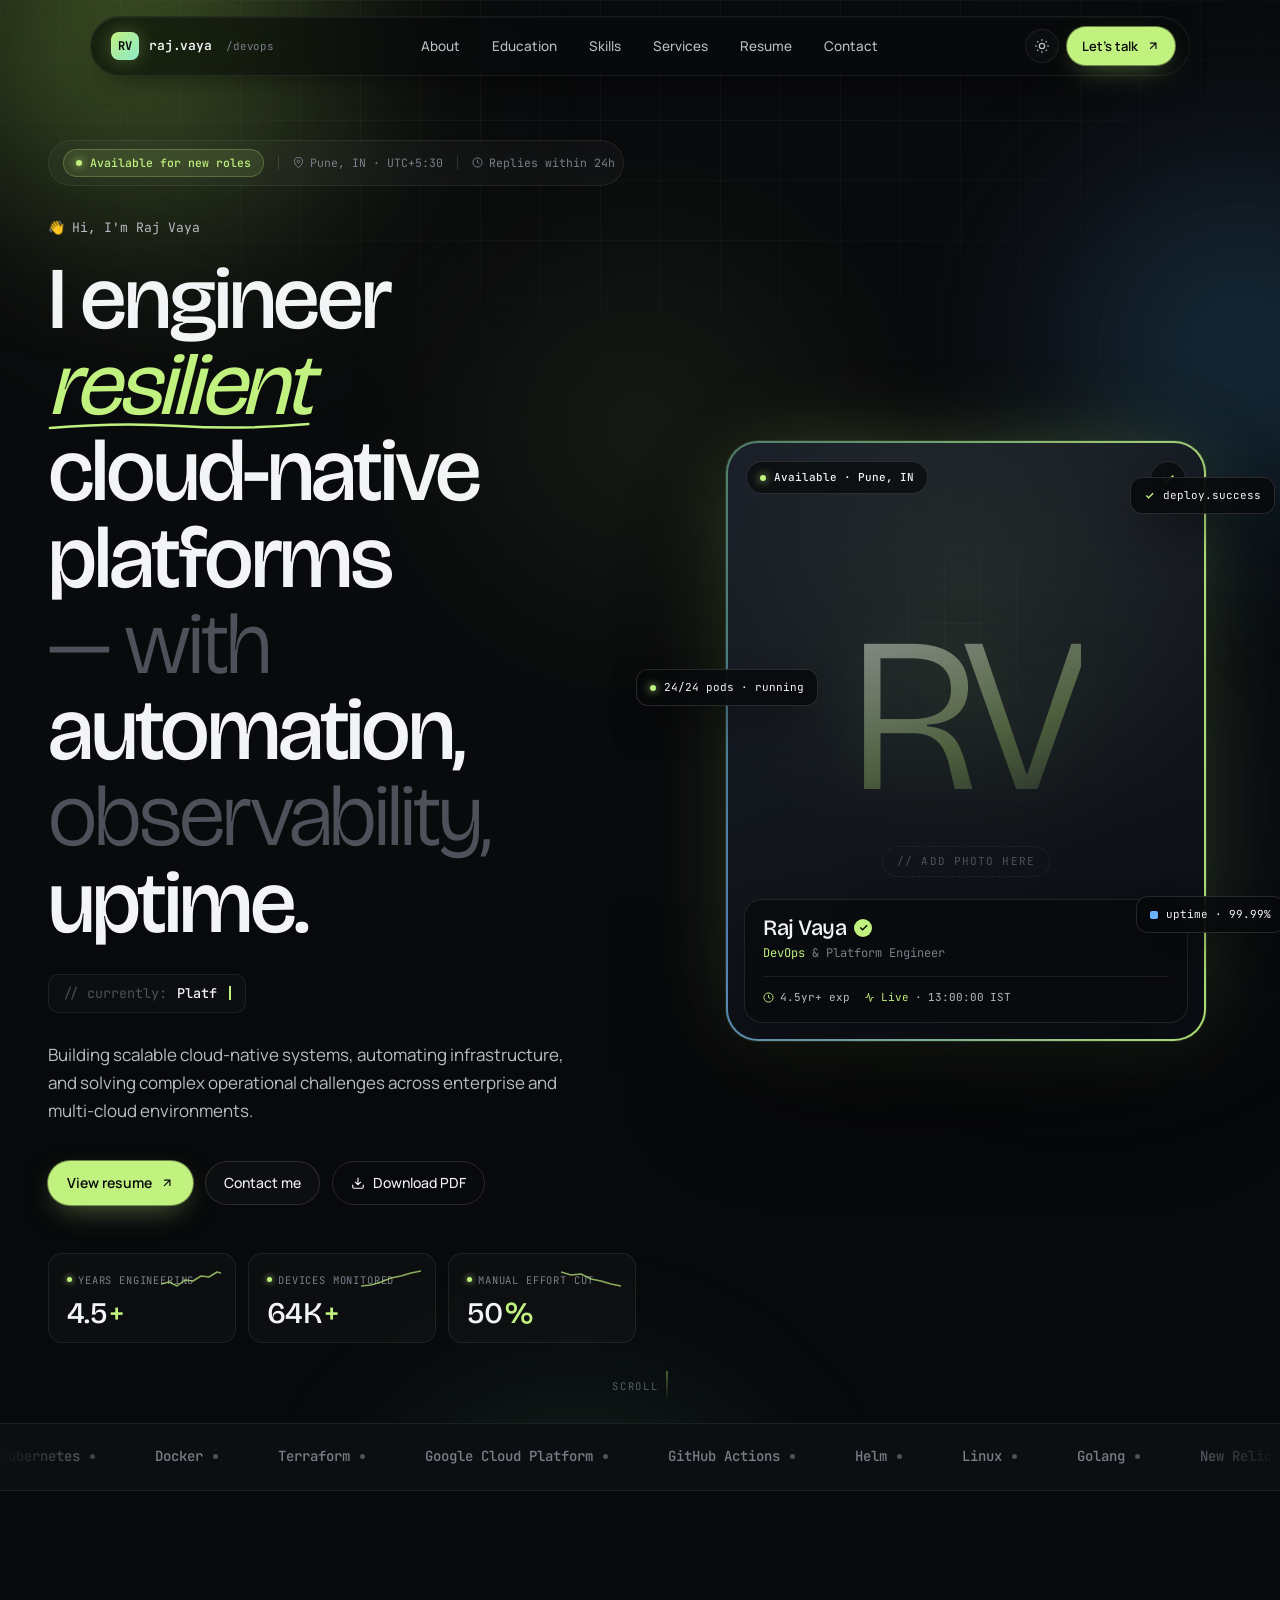
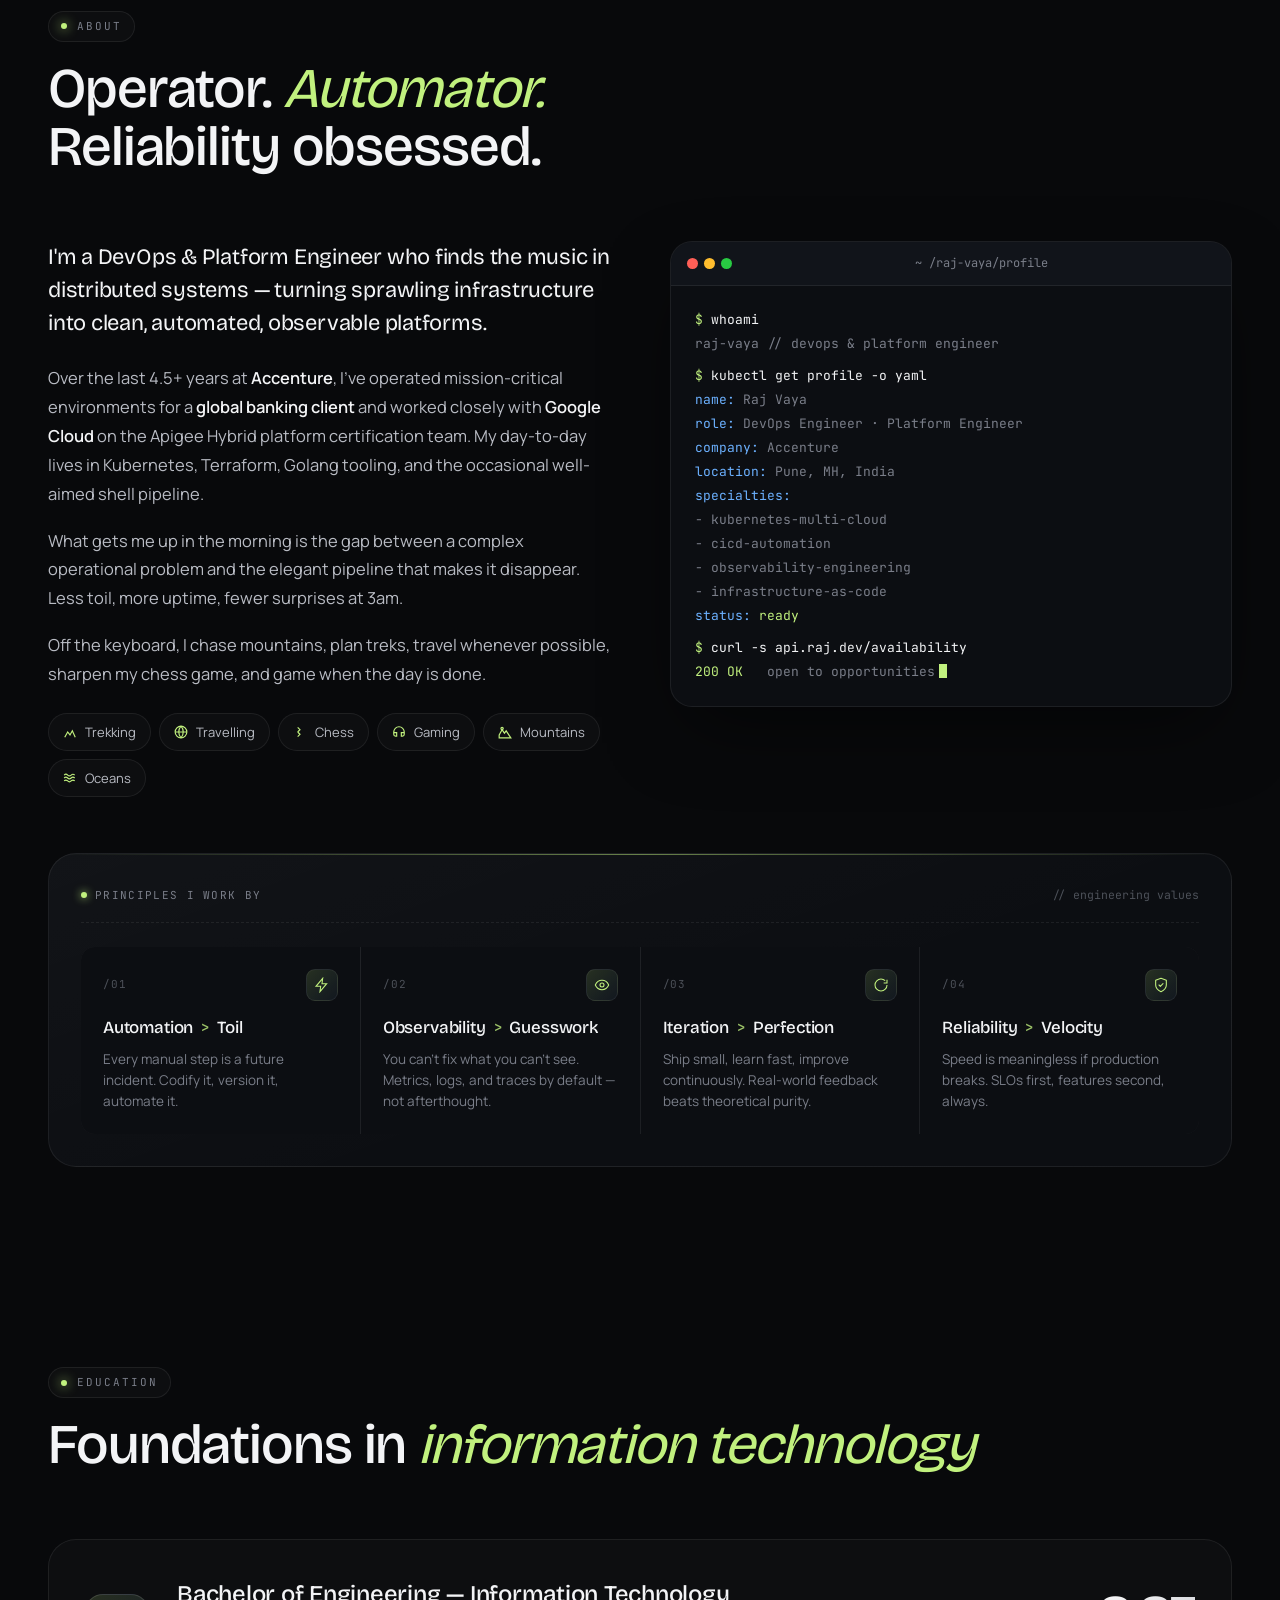
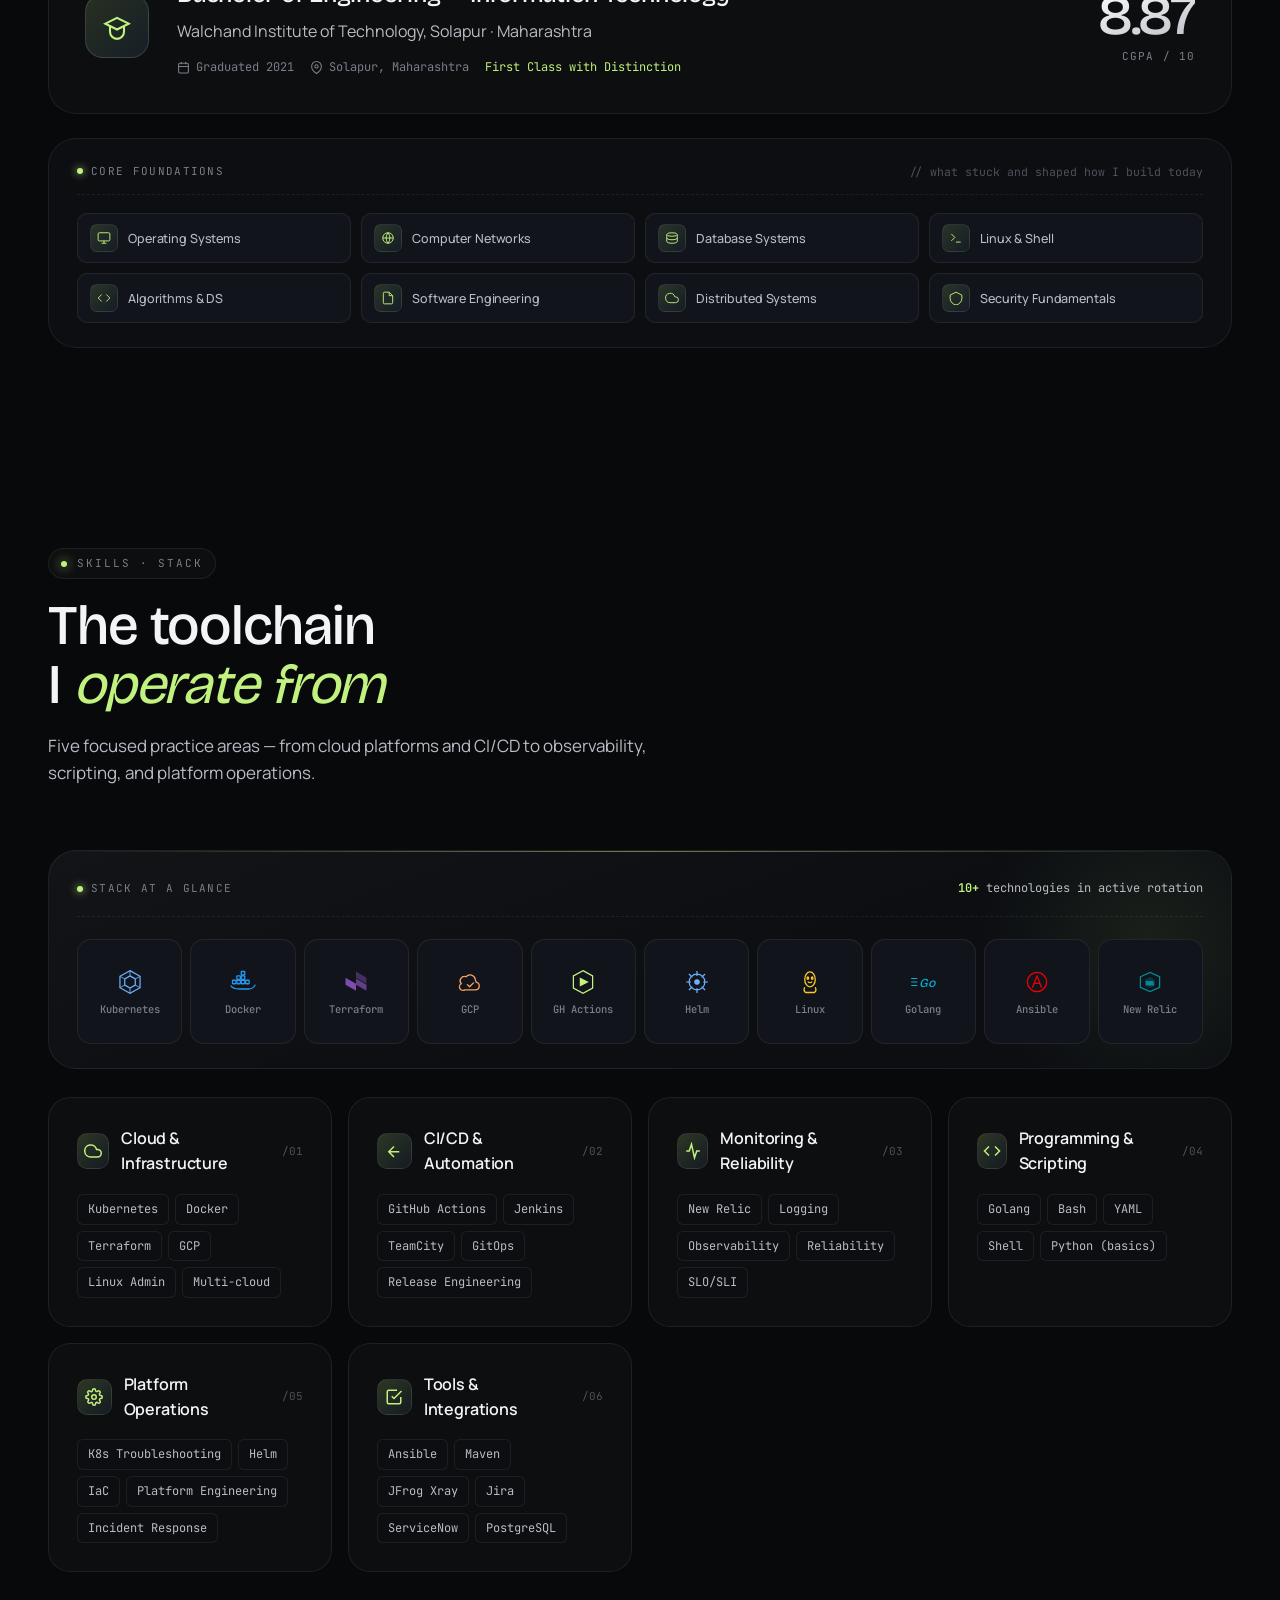
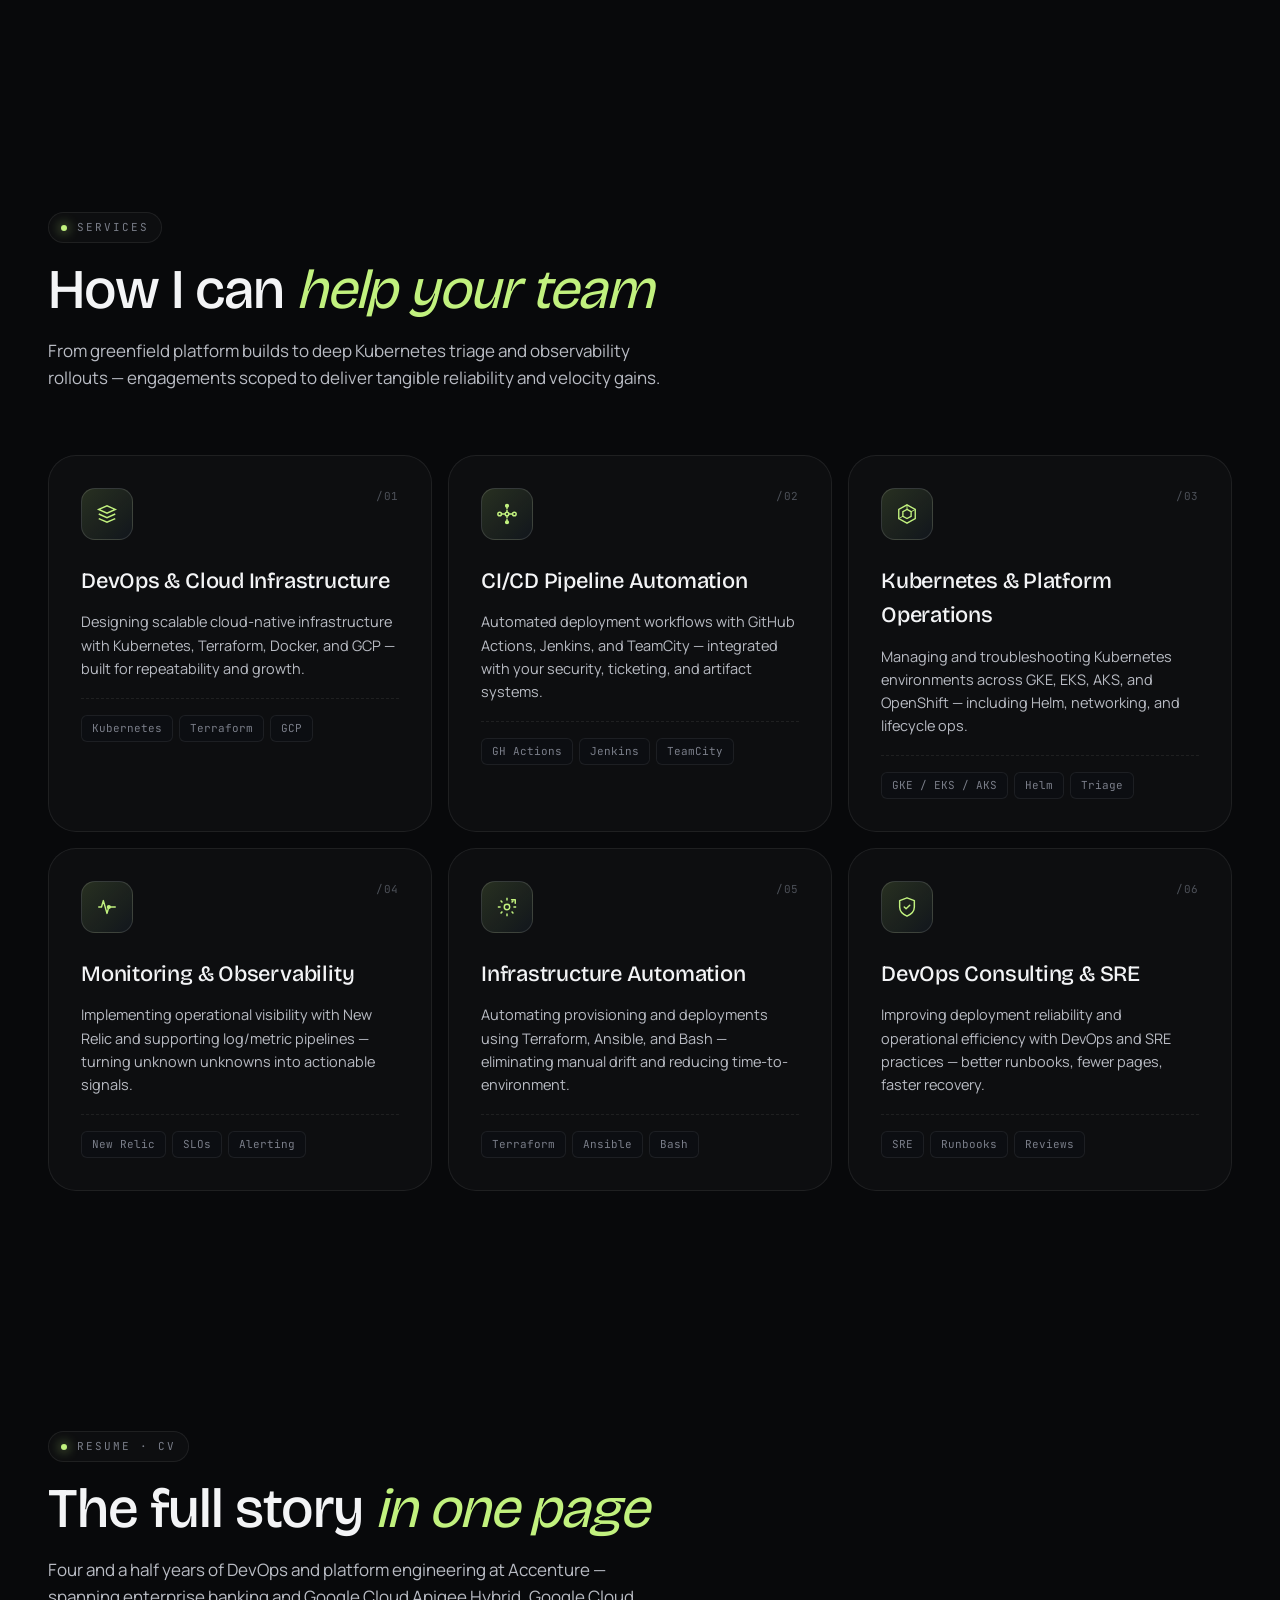
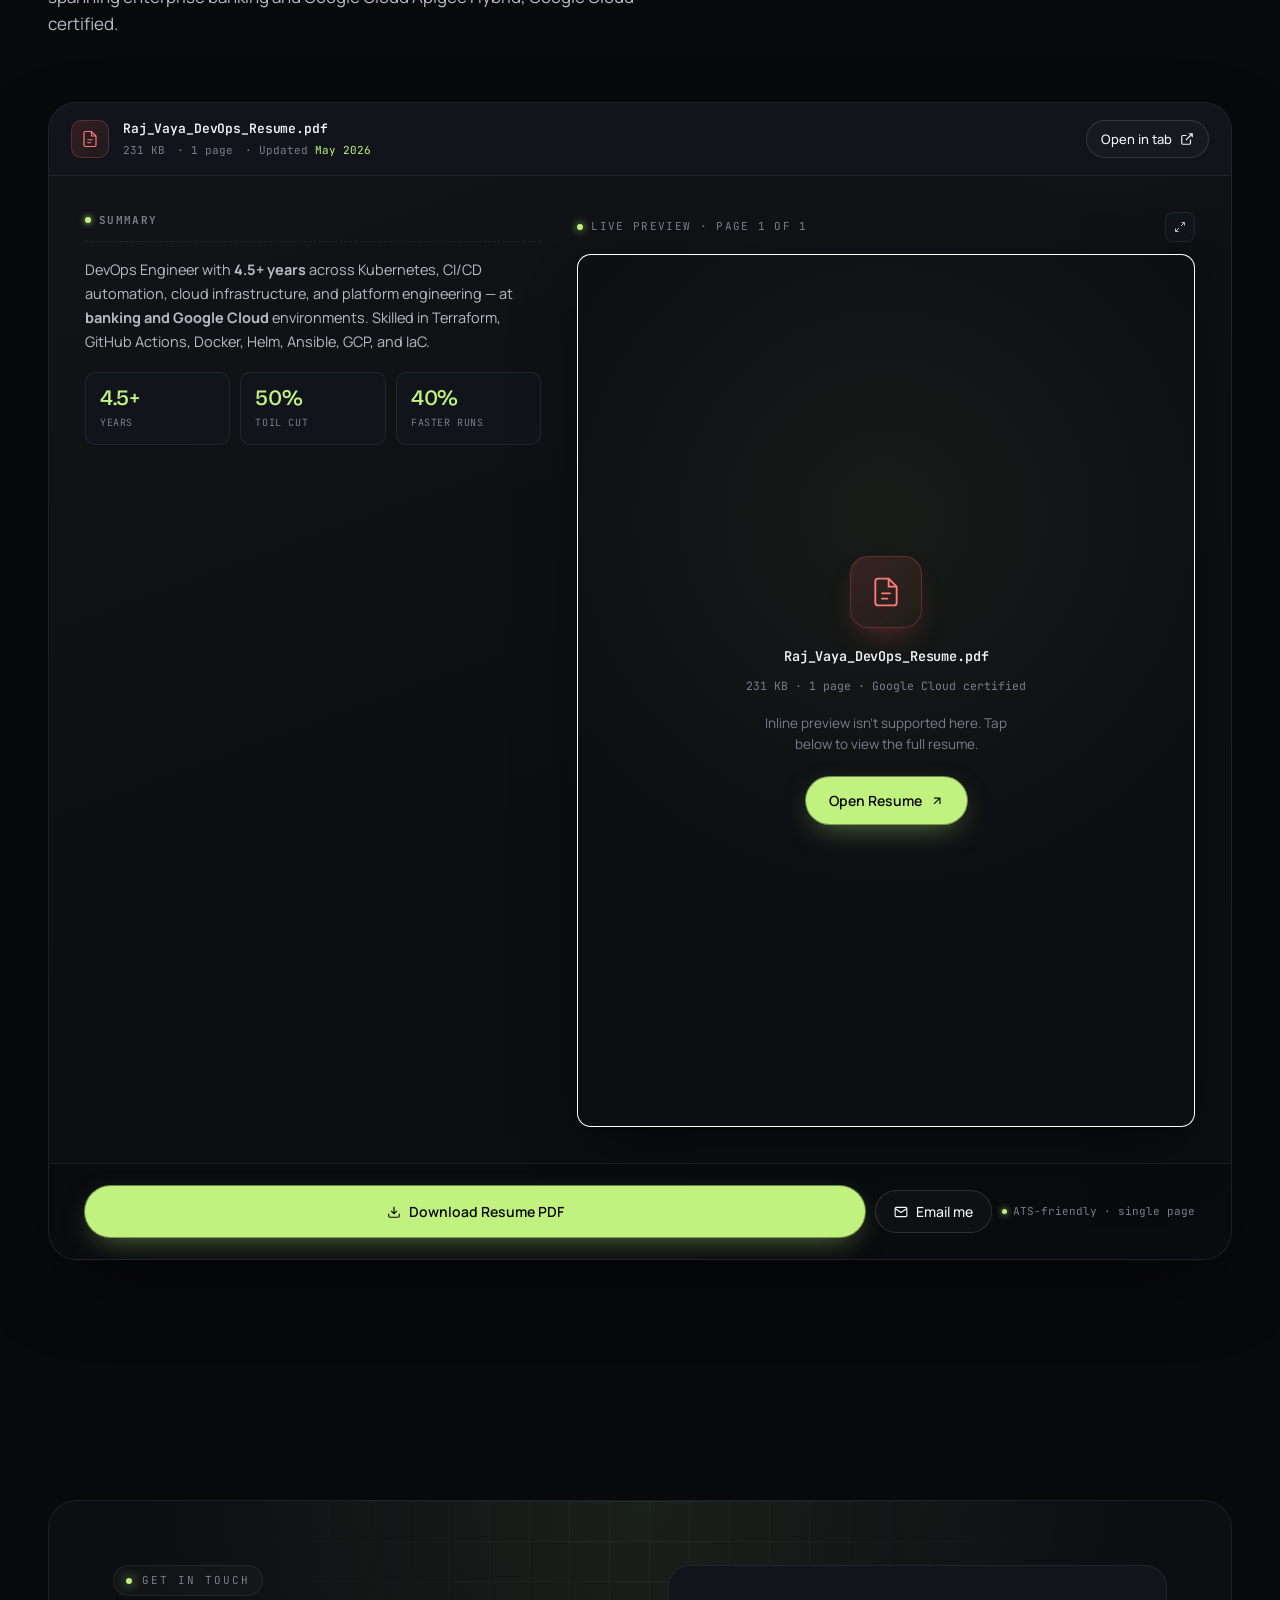
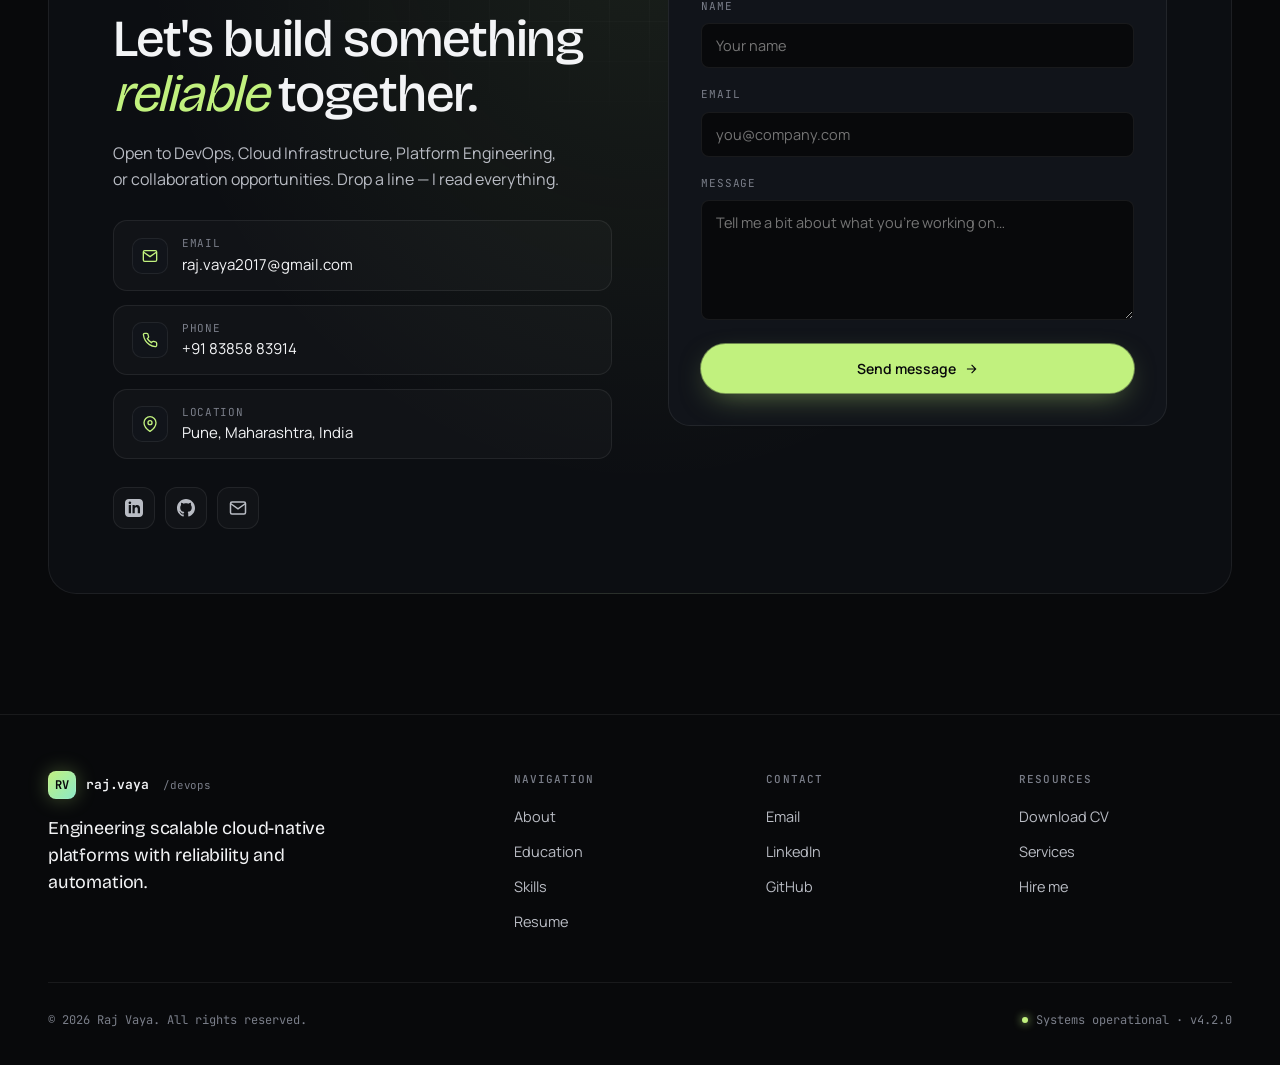
==== commit c6310a42: "Initial commit" ====
--- a/index.html
+++ b/index.html
@@ -3,1105 +3,3558 @@
 <head>
 <meta charset="UTF-8" />
 <meta name="viewport" content="width=device-width, initial-scale=1.0" />
-<title>~/raj-vaya — devops@platform-cert</title>
-<meta name="description" content="Raj Vaya — DevOps Engineer · Platform Engineering · SRE. Kubernetes, Terraform, GitHub Actions, Apigee Hybrid platform certification. Type 'help' to begin." />
-<meta name="author" content="Raj Vaya" />
-<meta property="og:title" content="Raj Vaya — DevOps Engineer · SRE" />
-<meta property="og:description" content="Platform certification across 7 Kubernetes flavors. 4.5+ years of DevOps across global banking and Google Cloud." />
-<meta property="og:type" content="website" />
-
-<link rel="preconnect" href="https://fonts.googleapis.com" />
-<link rel="preconnect" href="https://fonts.gstatic.com" crossorigin />
-<link href="https://fonts.googleapis.com/css2?family=JetBrains+Mono:wght@400;500;700;800&family=VT323&display=swap" rel="stylesheet" />
+<meta name="description" content="Raj Vaya — DevOps & Platform Engineer specializing in Kubernetes, multi-cloud infrastructure, and CI/CD automation." />
+<title>Raj Vaya — DevOps & Platform Engineer</title>
+
+<link rel="preconnect" href="https://fonts.googleapis.com">
+<link rel="preconnect" href="https://fonts.gstatic.com" crossorigin>
+<link href="https://fonts.googleapis.com/css2?family=Bricolage+Grotesque:opsz,wght@12..96,300..800&family=JetBrains+Mono:wght@400;500;600&family=Manrope:wght@300;400;500;600;700&display=swap" rel="stylesheet">
 
 <style>
-:root{
-  --bg-0:#0f1117;
-  --bg-1:#161821;
-  --bg-2:#1c1f2b;
-  --bg-3:#252836;
-  --line:#2a2e3f;
-  --fg-0:#c8d3f5;
-  --fg-1:#a9b1d6;
-  --fg-2:#8089b3;
-  --fg-3:#565f89;
-  --cyan:#7dcfff;
-  --blue:#82aaff;
-  --green:#c3e88d;
-  --magenta:#c099ff;
-  --orange:#ff966c;
-  --red:#ff757f;
-  --yellow:#ffc777;
-  --pink:#fca7ea;
-  --shadow:0 0 0 1px var(--line), 0 30px 80px -20px #000;
-  --mono:'JetBrains Mono', ui-monospace, SFMono-Regular, Menlo, monospace;
-  --crt:'VT323', var(--mono);
-}
-
-*{box-sizing:border-box;margin:0;padding:0}
-html,body{height:100%;}
-body{
+/* ============================================================
+   Tokens
+   ============================================================ */
+:root {
+  --bg-0: #08090b;
+  --bg-1: #0c0e12;
+  --bg-2: #11141a;
+  --bg-3: #161a21;
+  --surface: rgba(255,255,255,0.025);
+  --surface-hi: rgba(255,255,255,0.045);
+  --border: rgba(255,255,255,0.07);
+  --border-hi: rgba(255,255,255,0.13);
+  --text-0: #f3f4f6;
+  --text-1: #b9bcc4;
+  --text-2: #7a7e89;
+  --text-3: #4d5159;
+  --accent: #c1f17e;
+  --accent-2: #8be9c9;
+  --accent-3: #ffd66b;
+  --k8s: #6cb1ff;
+  --danger: #ff7a7a;
+  --grid: rgba(255,255,255,0.04);
+  --glow: 0 0 80px rgba(193,241,126,0.18);
+  --shadow-1: 0 1px 0 rgba(255,255,255,0.04) inset, 0 1px 2px rgba(0,0,0,0.5);
+  --shadow-2: 0 30px 80px -20px rgba(0,0,0,0.6), 0 1px 0 rgba(255,255,255,0.05) inset;
+  --r-sm: 8px;
+  --r: 14px;
+  --r-lg: 22px;
+  --r-xl: 28px;
+  --container: 1240px;
+  --ease: cubic-bezier(.22,.61,.36,1);
+}
+
+/* Light mode override */
+html[data-theme="light"] {
+  --bg-0: #f7f7f5;
+  --bg-1: #ffffff;
+  --bg-2: #f0f0ec;
+  --bg-3: #e7e7e2;
+  --surface: rgba(0,0,0,0.025);
+  --surface-hi: rgba(0,0,0,0.05);
+  --border: rgba(0,0,0,0.08);
+  --border-hi: rgba(0,0,0,0.16);
+  --text-0: #0c0d10;
+  --text-1: #3a3d44;
+  --text-2: #6c6f78;
+  --text-3: #9a9da4;
+  --accent: #4f7d1e;
+  --accent-2: #1d8866;
+  --grid: rgba(0,0,0,0.04);
+  --glow: 0 0 80px rgba(79,125,30,0.12);
+  --shadow-2: 0 30px 80px -20px rgba(0,0,0,0.15), 0 1px 0 rgba(255,255,255,0.6) inset;
+}
+
+/* ============================================================
+   Reset & base
+   ============================================================ */
+*, *::before, *::after { box-sizing: border-box; }
+html, body { margin: 0; padding: 0; }
+html { scroll-behavior: smooth; }
+body {
+  font-family: 'Manrope', system-ui, sans-serif;
+  background: var(--bg-0);
+  color: var(--text-0);
+  font-weight: 400;
+  font-size: 16px;
+  line-height: 1.55;
+  -webkit-font-smoothing: antialiased;
+  text-rendering: optimizeLegibility;
+  overflow-x: hidden;
+}
+img { max-width: 100%; display: block; }
+a { color: inherit; text-decoration: none; }
+button { font-family: inherit; cursor: pointer; }
+
+::selection { background: var(--accent); color: var(--bg-0); }
+
+/* Custom scrollbar */
+::-webkit-scrollbar { width: 10px; height: 10px; }
+::-webkit-scrollbar-track { background: var(--bg-0); }
+::-webkit-scrollbar-thumb { background: var(--bg-3); border-radius: 999px; border: 2px solid var(--bg-0); }
+::-webkit-scrollbar-thumb:hover { background: var(--border-hi); }
+
+/* ============================================================
+   Layout helpers
+   ============================================================ */
+.container { width: 100%; max-width: var(--container); margin: 0 auto; padding: 0 28px; }
+
+.section { position: relative; padding: 120px 0; }
+.section-tight { padding: 80px 0; }
+@media (max-width: 768px) { .section { padding: 80px 0; } .section-tight { padding: 56px 0; } }
+
+.eyebrow {
+  display: inline-flex; align-items: center; gap: 10px;
+  font-family: 'JetBrains Mono', monospace;
+  font-size: 11px; letter-spacing: 0.18em; text-transform: uppercase;
+  color: var(--text-2);
+  padding: 6px 12px;
+  border: 1px solid var(--border);
+  border-radius: 999px;
+  background: var(--surface);
+}
+.eyebrow .dot {
+  width: 6px; height: 6px; border-radius: 50%; background: var(--accent);
+  box-shadow: 0 0 12px var(--accent);
+  animation: pulse 2s ease-in-out infinite;
+}
+@keyframes pulse { 50% { opacity: 0.4; } }
+
+.section-title {
+  font-family: 'Bricolage Grotesque', serif;
+  font-weight: 500;
+  font-size: clamp(32px, 5vw, 56px);
+  line-height: 1.05;
+  letter-spacing: -0.02em;
+  margin: 18px 0 16px;
+}
+.section-title .accent { color: var(--accent); font-style: italic; font-weight: 400; }
+.section-lede {
+  color: var(--text-1);
+  max-width: 620px;
+  font-size: 17px;
+  line-height: 1.6;
+}
+
+.section-head { margin-bottom: 64px; }
+.section-head.center { text-align: center; }
+.section-head.center .section-lede { margin: 0 auto; }
+
+/* ============================================================
+   Background atmosphere
+   ============================================================ */
+.bg-grid {
+  position: fixed; inset: 0; z-index: -2;
+  background-image:
+    linear-gradient(var(--grid) 1px, transparent 1px),
+    linear-gradient(90deg, var(--grid) 1px, transparent 1px);
+  background-size: 60px 60px;
+  mask-image: radial-gradient(ellipse 80% 60% at 50% 0%, black 30%, transparent 80%);
+  -webkit-mask-image: radial-gradient(ellipse 80% 60% at 50% 0%, black 30%, transparent 80%);
+  pointer-events: none;
+}
+.bg-noise {
+  position: fixed; inset: 0; z-index: -1;
+  pointer-events: none;
+  opacity: 0.5;
+  mix-blend-mode: overlay;
+  background-image: url("data:image/svg+xml;utf8,<svg xmlns='http://www.w3.org/2000/svg' width='160' height='160'><filter id='n'><feTurbulence type='fractalNoise' baseFrequency='0.85' numOctaves='2' stitchTiles='stitch'/><feColorMatrix values='0 0 0 0 1 0 0 0 0 1 0 0 0 0 1 0 0 0 0.06 0'/></filter><rect width='100%25' height='100%25' filter='url(%23n)'/></svg>");
+}
+.bg-glow-1, .bg-glow-2 {
+  position: fixed; pointer-events: none; z-index: -1;
+  width: 600px; height: 600px; border-radius: 50%;
+  filter: blur(120px);
+  opacity: 0.35;
+}
+.bg-glow-1 { top: -200px; left: -100px; background: radial-gradient(circle, var(--accent) 0%, transparent 60%); opacity: 0.18; }
+.bg-glow-2 { bottom: -200px; right: -100px; background: radial-gradient(circle, var(--k8s) 0%, transparent 60%); opacity: 0.12; }
+
+/* ============================================================
+   Navigation
+   ============================================================ */
+.nav {
+  position: fixed; top: 16px; left: 50%; transform: translateX(-50%);
+  z-index: 100;
+  width: calc(100% - 32px); max-width: 1100px;
+  display: flex; align-items: center; justify-content: space-between;
+  padding: 10px 14px 10px 20px;
+  background: rgba(8,9,11,0.6);
+  backdrop-filter: blur(18px) saturate(140%);
+  -webkit-backdrop-filter: blur(18px) saturate(140%);
+  border: 1px solid var(--border);
+  border-radius: 999px;
+  box-shadow: 0 1px 0 rgba(255,255,255,0.04) inset, 0 14px 30px -14px rgba(0,0,0,0.6);
+  transition: top 0.3s var(--ease), border-color 0.3s var(--ease);
+}
+html[data-theme="light"] .nav { background: rgba(255,255,255,0.7); }
+.nav.scrolled { top: 12px; }
+
+.nav-brand {
+  display: flex; align-items: center; gap: 10px;
+  font-family: 'JetBrains Mono', monospace;
+  font-size: 13px; font-weight: 600;
+  letter-spacing: -0.01em;
+}
+.nav-brand .logo {
+  width: 28px; height: 28px; border-radius: 8px;
+  background: linear-gradient(135deg, var(--accent), var(--accent-2));
+  color: var(--bg-0); font-weight: 700;
+  display: grid; place-items: center;
+  font-size: 12px;
+  box-shadow: 0 0 0 1px rgba(255,255,255,0.1) inset, 0 0 20px rgba(193,241,126,0.3);
+}
+.nav-brand small { color: var(--text-2); font-weight: 400; margin-left: 4px; }
+
+.nav-links { display: flex; align-items: center; gap: 4px; }
+.nav-links a {
+  font-size: 13.5px; font-weight: 500;
+  color: var(--text-1);
+  padding: 8px 14px; border-radius: 999px;
+  transition: color 0.2s var(--ease), background 0.2s var(--ease);
+}
+.nav-links a:hover { color: var(--text-0); background: var(--surface); }
+
+.nav-cta {
+  display: flex; align-items: center; gap: 8px;
+}
+.theme-toggle {
+  width: 34px; height: 34px; border-radius: 50%;
+  display: grid; place-items: center;
+  background: var(--surface); border: 1px solid var(--border);
+  color: var(--text-1);
+  transition: all 0.2s var(--ease);
+}
+.theme-toggle:hover { color: var(--text-0); border-color: var(--border-hi); }
+.theme-toggle svg { width: 16px; height: 16px; }
+html[data-theme="dark"] .theme-toggle .icon-sun { display: block; }
+html[data-theme="dark"] .theme-toggle .icon-moon { display: none; }
+html[data-theme="light"] .theme-toggle .icon-sun { display: none; }
+html[data-theme="light"] .theme-toggle .icon-moon { display: block; }
+
+.menu-toggle {
+  display: none;
+  width: 34px; height: 34px; border-radius: 8px;
+  background: var(--surface); border: 1px solid var(--border);
+  color: var(--text-0); padding: 0;
+  align-items: center; justify-content: center;
+}
+.menu-toggle svg { width: 16px; height: 16px; }
+
+/* Buttons */
+.btn {
+  display: inline-flex; align-items: center; gap: 8px;
+  padding: 10px 18px;
+  font-family: inherit; font-size: 14px; font-weight: 500;
+  border-radius: 999px;
+  border: 1px solid var(--border-hi);
+  background: var(--surface);
+  color: var(--text-0);
+  transition: all 0.25s var(--ease);
+  text-decoration: none;
+  position: relative; overflow: hidden;
+}
+.btn:hover { background: var(--surface-hi); transform: translateY(-1px); }
+.btn svg { width: 14px; height: 14px; transition: transform 0.25s var(--ease); }
+.btn:hover svg { transform: translate(2px, -2px); }
+
+.btn.primary {
+  background: var(--accent);
+  color: var(--bg-0);
+  border-color: transparent;
+  font-weight: 600;
+  box-shadow: 0 0 0 1px rgba(193,241,126,0.5), 0 10px 30px -10px rgba(193,241,126,0.5);
+}
+.btn.primary:hover { background: #d2ff8e; box-shadow: 0 0 0 1px rgba(193,241,126,0.7), 0 14px 36px -10px rgba(193,241,126,0.6); }
+
+.btn.ghost { background: transparent; }
+.btn.ghost:hover { background: var(--surface); }
+
+.btn.sm { padding: 8px 14px; font-size: 13px; }
+
+/* ============================================================
+   HERO — enhanced "command center"
+   ============================================================ */
+.hero {
+  min-height: 100vh;
+  display: flex; align-items: center;
+  padding: 140px 0 80px;
+  position: relative;
+  overflow: hidden;
+  isolation: isolate;
+}
+
+/* Aurora background */
+.hero-aurora {
+  position: absolute; inset: -10%;
+  z-index: -1;
+  pointer-events: none;
+  filter: blur(80px) saturate(140%);
+  opacity: 0.7;
+}
+.aurora-blob {
+  position: absolute; width: 50vw; height: 50vw; max-width: 700px; max-height: 700px;
+  border-radius: 50%; mix-blend-mode: screen;
+}
+.aurora-blob.a { top: -10%;  left: -5%; background: radial-gradient(circle, rgba(193,241,126,0.45), transparent 60%); animation: drift1 22s ease-in-out infinite alternate; }
+.aurora-blob.b { top: 10%;   right: -10%; background: radial-gradient(circle, rgba(108,177,255,0.35), transparent 60%); animation: drift2 28s ease-in-out infinite alternate; }
+.aurora-blob.c { bottom: -20%; left: 25%;  background: radial-gradient(circle, rgba(139,233,201,0.25), transparent 60%); animation: drift3 32s ease-in-out infinite alternate; }
+html[data-theme="light"] .hero-aurora { opacity: 0.45; }
+@keyframes drift1 { 0% { transform: translate(0,0) scale(1); } 100% { transform: translate(8vw, 6vh) scale(1.15); } }
+@keyframes drift2 { 0% { transform: translate(0,0) scale(1.05); } 100% { transform: translate(-6vw, 4vh) scale(0.95); } }
+@keyframes drift3 { 0% { transform: translate(0,0) scale(1); } 100% { transform: translate(-4vw, -8vh) scale(1.1); } }
+
+/* Mouse spotlight */
+.hero-spotlight {
+  position: absolute; inset: 0; z-index: -1;
+  pointer-events: none;
+  background: radial-gradient(600px circle at var(--sx, 50%) var(--sy, 30%), rgba(193,241,126,0.07), transparent 50%);
+  transition: background 0.2s var(--ease);
+}
+
+.hero-grid {
+  display: grid;
+  grid-template-columns: 1.05fr 0.95fr;
+  gap: 64px;
+  align-items: center;
+  position: relative;
+}
+@media (max-width: 980px) {
+  .hero-grid { grid-template-columns: 1fr; gap: 56px; }
+}
+
+/* Status bar */
+.status-bar {
+  display: inline-flex; align-items: center; gap: 14px;
+  flex-wrap: wrap;
+  padding: 8px 8px 8px 14px;
+  background: rgba(255,255,255,0.03);
+  border: 1px solid var(--border);
+  border-radius: 999px;
+  backdrop-filter: blur(8px);
+  font-family: 'JetBrains Mono', monospace;
+  font-size: 11.5px;
+  margin-bottom: 28px;
+}
+html[data-theme="light"] .status-bar { background: rgba(255,255,255,0.6); }
+.status-pill {
+  display: inline-flex; align-items: center; gap: 8px;
+  padding: 4px 12px;
+  background: rgba(193,241,126,0.1);
+  border: 1px solid rgba(193,241,126,0.25);
+  border-radius: 999px;
+  color: var(--accent);
+  font-weight: 500;
+}
+.status-pill .led {
+  width: 6px; height: 6px; border-radius: 50%;
+  background: var(--accent);
+  box-shadow: 0 0 8px var(--accent);
+  animation: pulse 1.6s ease-in-out infinite;
+}
+.status-divider { width: 1px; height: 14px; background: var(--border-hi); }
+.status-meta {
+  display: inline-flex; align-items: center; gap: 6px;
+  color: var(--text-2);
+}
+.status-meta svg { width: 11px; height: 11px; }
+@media (max-width: 540px) {
+  .status-bar { padding: 8px 12px; gap: 10px; }
+  .status-divider { display: none; }
+}
+
+/* Greeting */
+.hero-greeting {
+  font-family: 'JetBrains Mono', monospace;
+  font-size: 13px; color: var(--text-1);
+  display: inline-flex; align-items: center; gap: 8px;
+  margin: 0 0 18px;
+}
+.hero-greeting .wave {
+  display: inline-block;
+  animation: wave 2.4s ease-in-out infinite;
+  transform-origin: 70% 70%;
+}
+@keyframes wave {
+  0%, 60%, 100% { transform: rotate(0deg); }
+  10%, 30% { transform: rotate(14deg); }
+  20% { transform: rotate(-8deg); }
+  40% { transform: rotate(-4deg); }
+  50% { transform: rotate(10deg); }
+}
+
+/* Headline */
+.hero-headline {
+  font-family: 'Bricolage Grotesque', serif;
+  font-weight: 500;
+  font-size: clamp(44px, 7.2vw, 88px);
+  line-height: 0.98;
+  letter-spacing: -0.035em;
+  margin: 0 0 28px;
+}
+.hero-headline .stack-word {
+  position: relative;
+  display: inline-block;
+  font-style: italic;
+  font-weight: 400;
+  color: var(--accent);
+}
+.hero-headline .stack-word .underline {
+  position: absolute; left: 0; right: 0; bottom: -4px;
+  height: 12px; width: 100%;
+  pointer-events: none;
+}
+.hero-headline .stack-word .underline path {
+  stroke: var(--accent); stroke-width: 2.5; fill: none;
+  stroke-linecap: round;
+  stroke-dasharray: 600;
+  stroke-dashoffset: 600;
+  animation: drawline 1.4s var(--ease) 0.8s forwards;
+}
+@keyframes drawline { to { stroke-dashoffset: 0; } }
+.hero-headline .bracket { color: var(--text-3); font-weight: 300; }
+
+/* Rotating role typewriter */
+.hero-role {
+  display: inline-flex; align-items: center; gap: 10px;
+  padding: 8px 14px;
+  background: var(--surface);
+  border: 1px solid var(--border);
+  border-radius: 10px;
+  font-family: 'JetBrains Mono', monospace;
+  font-size: 13.5px;
+  margin-bottom: 28px;
+}
+.hero-role .role-prefix { color: var(--text-3); }
+.hero-role .role-text { color: var(--text-0); font-weight: 500; min-height: 1.2em; }
+.hero-role .role-cursor {
+  display: inline-block; width: 2px; height: 14px;
+  background: var(--accent); margin-left: 2px;
+  animation: blink 1s steps(2) infinite;
+}
+
+/* Description */
+.hero-desc {
+  color: var(--text-1);
+  font-size: 17px; line-height: 1.65;
+  max-width: 540px;
+  margin: 0 0 36px;
+}
+
+.hero-ctas { display: flex; gap: 12px; flex-wrap: wrap; align-items: center; }
+.hero-ctas .meta-line {
+  font-family: 'JetBrains Mono', monospace;
+  font-size: 11.5px; color: var(--text-2);
+  display: inline-flex; align-items: center; gap: 6px;
+  margin-left: 6px;
+}
+.hero-ctas .meta-line .dot { width: 4px; height: 4px; border-radius: 50%; background: var(--text-3); }
+
+/* Stats with sparklines */
+.hero-stats {
+  margin-top: 48px;
+  display: grid;
+  grid-template-columns: repeat(3, 1fr);
+  gap: 12px;
+}
+.hero-stat-card {
+  position: relative;
+  padding: 18px 18px 14px;
+  background: var(--surface);
+  border: 1px solid var(--border);
+  border-radius: 14px;
+  overflow: hidden;
+  transition: all 0.3s var(--ease);
+}
+.hero-stat-card:hover { border-color: var(--border-hi); transform: translateY(-2px); }
+.hero-stat-card .l {
+  font-family: 'JetBrains Mono', monospace;
+  font-size: 10.5px; letter-spacing: 0.08em;
+  text-transform: uppercase; color: var(--text-2);
+  display: flex; align-items: center; gap: 6px;
+  margin-bottom: 10px;
+}
+.hero-stat-card .l .dot { width: 5px; height: 5px; border-radius: 50%; background: var(--accent); box-shadow: 0 0 6px var(--accent); }
+.hero-stat-card .v {
+  font-family: 'Bricolage Grotesque', serif;
+  font-size: 30px; font-weight: 500;
+  letter-spacing: -0.02em; line-height: 1;
+  color: var(--text-0);
+}
+.hero-stat-card .v .unit { color: var(--accent); margin-left: 2px; }
+.hero-stat-card .spark {
+  position: absolute; right: 14px; top: 14px;
+  width: 60px; height: 22px;
+  opacity: 0.7;
+}
+.hero-stat-card .spark path {
+  stroke: var(--accent); stroke-width: 1.5; fill: none;
+  stroke-linecap: round; stroke-linejoin: round;
+}
+@media (max-width: 600px) {
+  .hero-stats { grid-template-columns: 1fr; }
+}
+
+/* ============================================================
+   HERO VISUAL — large portrait card
+   ============================================================ */
+.hero-visual {
+  position: relative;
+  display: flex;
+  justify-content: center;
+  align-items: center;
+  min-height: 600px;
+}
+@media (max-width: 980px) {
+  .hero-visual { min-height: 520px; }
+}
+
+/* Soft glow halo behind the portrait */
+.portrait-glow {
+  position: absolute;
+  width: 80%; height: 80%;
+  top: 10%; left: 10%;
+  background: radial-gradient(circle at 50% 50%, rgba(193,241,126,0.25), transparent 60%);
+  filter: blur(60px);
+  z-index: 0;
+  pointer-events: none;
+  animation: glowPulse 6s ease-in-out infinite;
+}
+@keyframes glowPulse {
+  0%, 100% { opacity: 0.6; transform: scale(1); }
+  50% { opacity: 0.95; transform: scale(1.05); }
+}
+
+/* The main portrait card — gradient ring */
+.portrait-card {
+  position: relative;
+  width: 100%;
+  max-width: 480px;
+  aspect-ratio: 4 / 5;
+  border-radius: 32px;
+  padding: 2px;
+  background: conic-gradient(
+    from 140deg,
+    rgba(193,241,126,0.9) 0%,
+    rgba(108,177,255,0.7) 25%,
+    rgba(139,233,201,0.5) 50%,
+    rgba(193,241,126,0.9) 75%,
+    rgba(193,241,126,0.9) 100%
+  );
+  box-shadow:
+    0 0 0 1px rgba(193,241,126,0.1),
+    0 60px 120px -30px rgba(0,0,0,0.7),
+    0 0 100px -30px rgba(193,241,126,0.4);
+  z-index: 2;
+  animation: portraitFloat 8s ease-in-out infinite, ringSpin 12s linear infinite;
+}
+@keyframes portraitFloat {
+  0%, 100% { transform: translateY(0) rotate(0deg) scale(1); }
+  50% { transform: translateY(-10px) rotate(0deg) scale(1.005); }
+}
+@keyframes ringSpin {
+  to { background: conic-gradient(
+    from 500deg,
+    rgba(193,241,126,0.9) 0%,
+    rgba(108,177,255,0.7) 25%,
+    rgba(139,233,201,0.5) 50%,
+    rgba(193,241,126,0.9) 75%,
+    rgba(193,241,126,0.9) 100%
+  ); }
+}
+
+/* Inner frame holds the photo */
+.portrait-frame {
+  position: relative;
+  width: 100%;
+  height: 100%;
+  border-radius: 30px;
+  overflow: hidden;
   background:
-    radial-gradient(ellipse 80% 60% at 50% 0%, rgba(125,207,255,.06), transparent 60%),
-    radial-gradient(ellipse 60% 50% at 100% 100%, rgba(192,153,255,.05), transparent 60%),
-    var(--bg-0);
-  color:var(--fg-0);
-  font-family:var(--mono);
-  font-size:14px;
-  line-height:1.55;
-  overflow:hidden;
-  -webkit-font-smoothing:antialiased;
-}
-
-body::before{
-  content:"";
-  position:fixed;inset:0;pointer-events:none;z-index:9999;
-  background:repeating-linear-gradient(0deg,rgba(255,255,255,.012) 0 1px,transparent 1px 3px);
-  mix-blend-mode:overlay;
-}
-
-.app{
-  height:100vh;
-  padding:14px;
-  display:flex;flex-direction:column;gap:0;
-}
-.window{
-  flex:1;
-  background:var(--bg-1);
-  border-radius:10px;
-  box-shadow:var(--shadow);
-  display:flex;flex-direction:column;
-  overflow:hidden;
-  border:1px solid var(--line);
-}
-.titlebar{
-  display:flex;align-items:center;gap:14px;
-  padding:10px 14px;
-  background:linear-gradient(to bottom,var(--bg-2),var(--bg-1));
-  border-bottom:1px solid var(--line);
-  user-select:none;
-}
-.dots{display:flex;gap:8px}
-.dot{width:12px;height:12px;border-radius:50%;display:inline-block}
-.dot.r{background:#ff5f57;box-shadow:inset 0 0 0 .5px rgba(0,0,0,.3)}
-.dot.y{background:#febc2e;box-shadow:inset 0 0 0 .5px rgba(0,0,0,.3)}
-.dot.g{background:#28c840;box-shadow:inset 0 0 0 .5px rgba(0,0,0,.3)}
-.title{
-  flex:1;text-align:center;color:var(--fg-2);font-size:12px;letter-spacing:.04em;
-}
-.title b{color:var(--fg-0);font-weight:500}
-.tabs{display:flex;gap:4px;font-size:11px;color:var(--fg-3)}
-.tab{padding:3px 8px;border-radius:4px}
-.tab.active{background:var(--bg-3);color:var(--cyan)}
-
-.split{
-  flex:1;
-  display:grid;
-  grid-template-columns:minmax(0,1.6fr) minmax(0,1fr);
-  min-height:0;
-}
-.pane{
-  min-height:0;min-width:0;
-  display:flex;flex-direction:column;
-  background:var(--bg-1);
-}
-.pane + .pane{border-left:1px solid var(--line)}
-
-.term{
-  padding:18px 20px 8px;
-  overflow-y:auto;overflow-x:hidden;
-  flex:1;
-  scrollbar-width:thin;
-  scrollbar-color:var(--bg-3) transparent;
-}
-.term::-webkit-scrollbar{width:8px}
-.term::-webkit-scrollbar-thumb{background:var(--bg-3);border-radius:4px}
-
-.term-line{white-space:pre-wrap;word-break:break-word}
-.term-line + .term-line{margin-top:2px}
-
-.prompt-line{display:flex;gap:8px;align-items:flex-start;margin-top:8px}
-.prompt{color:var(--green);white-space:nowrap;flex-shrink:0}
-.prompt .at{color:var(--fg-2)}
-.prompt .host{color:var(--magenta)}
-.prompt .path{color:var(--blue)}
-.prompt .arrow{color:var(--cyan);font-weight:700}
-
-.input-row{display:flex;flex:1;gap:0;align-items:center;min-width:0}
-#cmd{
-  flex:1;background:transparent;border:0;outline:0;
-  color:var(--fg-0);font:inherit;caret-color:transparent;
-  min-width:0;
-}
-.fake-caret{
-  display:inline-block;width:8px;height:1.05em;
-  background:var(--cyan);margin-left:1px;vertical-align:text-bottom;
-  animation:blink 1.05s steps(1,end) infinite;
-}
-@keyframes blink{50%{opacity:0}}
-
-.c-cyan{color:var(--cyan)} .c-blue{color:var(--blue)} .c-green{color:var(--green)}
-.c-mag{color:var(--magenta)} .c-orange{color:var(--orange)} .c-red{color:var(--red)}
-.c-yellow{color:var(--yellow)} .c-pink{color:var(--pink)} .c-dim{color:var(--fg-3)}
-.c-fg{color:var(--fg-0)} .b{font-weight:700}
-.box{
-  display:inline-block;padding:1px 6px;border-radius:3px;
-  background:var(--bg-3);color:var(--fg-0);
-  font-size:.86em;
-}
-.box.cyan{background:rgba(125,207,255,.12);color:var(--cyan)}
-.box.green{background:rgba(195,232,141,.12);color:var(--green)}
-.box.mag{background:rgba(192,153,255,.12);color:var(--magenta)}
-.box.orange{background:rgba(255,150,108,.12);color:var(--orange)}
-.box.red{background:rgba(255,117,127,.12);color:var(--red)}
-.box.yellow{background:rgba(255,199,119,.12);color:var(--yellow)}
-
-a.link{color:var(--cyan);text-decoration:none;border-bottom:1px dashed var(--fg-3)}
-a.link:hover{color:var(--green);border-bottom-color:var(--green)}
-
-.ascii{
-  color:var(--cyan);
-  font-size:11px;line-height:1.05;
-  white-space:pre;
-  text-shadow:0 0 12px rgba(125,207,255,.25);
-  margin:6px 0 10px;
-}
-.ascii.green{color:var(--green);text-shadow:0 0 12px rgba(195,232,141,.25)}
-.ascii.mag{color:var(--magenta);text-shadow:0 0 12px rgba(192,153,255,.25)}
-.ascii.orange{color:var(--orange);text-shadow:0 0 12px rgba(255,150,108,.25)}
-
-.kv{display:grid;grid-template-columns:max-content 1fr;column-gap:18px;row-gap:2px}
-.kv b{color:var(--cyan);font-weight:500}
-.kv span{color:var(--fg-1)}
-
-.proj{
-  margin:6px 0 14px;
-  padding:8px 10px 8px 12px;
-  border-left:2px solid var(--magenta);
-  background:linear-gradient(to right,rgba(192,153,255,.04),transparent 60%);
-}
-.proj.bank{border-left-color:var(--orange);background:linear-gradient(to right,rgba(255,150,108,.04),transparent 60%)}
-.proj h{display:block;color:var(--fg-0);font-weight:700;margin-bottom:2px}
-.proj .meta{color:var(--fg-3);font-size:.92em;margin-bottom:4px}
-.proj .row{margin:2px 0;color:var(--fg-1)}
-.proj .stats{display:flex;flex-wrap:wrap;gap:6px;margin-top:6px}
-
-.skill-row{display:grid;grid-template-columns:130px 1fr;column-gap:14px;align-items:center;margin:2px 0}
-.skill-row .lbl{color:var(--cyan)}
-.skill-row .items{color:var(--fg-1)}
-
-.lang-row{display:grid;grid-template-columns:90px 200px max-content;gap:14px;align-items:center;margin:3px 0;font-size:13px}
-.lang-row .bar2{height:6px;background:var(--bg-3);border-radius:3px;overflow:hidden}
-.lang-row .fill{height:100%;background:linear-gradient(90deg,var(--cyan),var(--green))}
-
-.boot-line{opacity:0;animation:bootIn .25s ease forwards}
-@keyframes bootIn{from{opacity:0;transform:translateY(2px)}to{opacity:1;transform:none}}
-.ok{color:var(--green)} .warn{color:var(--yellow)} .info{color:var(--cyan)} .err{color:var(--red)}
-
-.sidepane{padding:14px 16px;display:flex;flex-direction:column;gap:14px;overflow-y:auto}
-.sidepane::-webkit-scrollbar{width:6px}
-.sidepane::-webkit-scrollbar-thumb{background:var(--bg-3);border-radius:3px}
-
-.card{
-  background:var(--bg-2);
-  border:1px solid var(--line);
-  border-radius:6px;
-  padding:11px 13px;
-}
-.card h3{
-  font-size:10.5px;letter-spacing:.16em;text-transform:uppercase;
-  color:var(--fg-3);font-weight:500;margin-bottom:9px;
-  display:flex;align-items:center;justify-content:space-between;
-}
-.card h3 .live{
-  display:inline-flex;align-items:center;gap:5px;color:var(--green);
-  font-size:9.5px;
-}
-.card h3 .live::before{
-  content:"";width:6px;height:6px;border-radius:50%;background:var(--green);
-  box-shadow:0 0 8px var(--green);animation:pulse 1.6s ease-in-out infinite;
-}
-@keyframes pulse{50%{opacity:.4}}
-
-.profile{
-  display:grid;grid-template-columns:64px 1fr;gap:12px;align-items:center;
-}
-.avatar{
-  width:64px;height:64px;border-radius:6px;overflow:hidden;
-  border:1px solid var(--cyan);
-  position:relative;
-  background:var(--bg-3);
-  box-shadow:0 0 0 3px rgba(125,207,255,.08), 0 0 18px rgba(125,207,255,.15);
-}
-.avatar img{
-  width:100%;height:100%;object-fit:cover;display:block;
-  filter:contrast(1.02) saturate(.92);
-}
-.avatar::after{
-  content:"";position:absolute;inset:0;
-  background:repeating-linear-gradient(0deg,rgba(125,207,255,.08) 0 1px,transparent 1px 3px);
-  pointer-events:none;
-}
-.profile .info .name{color:var(--fg-0);font-weight:700;font-size:14px;line-height:1.2}
-.profile .info .role{color:var(--cyan);font-size:11.5px;margin-top:2px}
-.profile .info .loc{color:var(--fg-3);font-size:11px;margin-top:1px}
-.profile .info .status{
-  display:inline-flex;align-items:center;gap:5px;font-size:11px;color:var(--green);
-  margin-top:4px;
-}
-.profile .info .status::before{
-  content:"";width:6px;height:6px;border-radius:50%;background:var(--green);
-  box-shadow:0 0 6px var(--green);animation:pulse 1.6s ease-in-out infinite;
-}
-
-.gauge{margin:8px 0}
-.gauge-head{display:flex;justify-content:space-between;font-size:11.5px;margin-bottom:3px}
-.gauge-head .lbl{color:var(--fg-1)}
-.gauge-head .val{color:var(--fg-0);font-variant-numeric:tabular-nums}
-.bar{height:5px;background:var(--bg-3);border-radius:2px;overflow:hidden;position:relative}
-.bar-fill{height:100%;border-radius:2px;transition:width .6s ease}
-.bar-fill.cyan{background:linear-gradient(90deg,#7dcfff,#82aaff)}
-.bar-fill.green{background:linear-gradient(90deg,#c3e88d,#7dcfff)}
-.bar-fill.mag{background:linear-gradient(90deg,#c099ff,#fca7ea)}
-.bar-fill.orange{background:linear-gradient(90deg,#ffc777,#ff966c)}
-
-.cluster-row{
-  display:grid;grid-template-columns:1fr max-content max-content;
-  gap:10px;align-items:center;font-size:12px;padding:4px 0;
-}
-.cluster-row + .cluster-row{border-top:1px dashed var(--line)}
-.cluster-row .name{color:var(--fg-0)}
-.cluster-row .region{color:var(--fg-3);font-size:11px}
-.cluster-row .status{display:flex;align-items:center;gap:5px;font-size:11px}
-.cluster-row .status::before{
-  content:"";width:6px;height:6px;border-radius:50%;
-}
-.cluster-row .status.ok{color:var(--green)} .cluster-row .status.ok::before{background:var(--green);box-shadow:0 0 6px var(--green)}
-.cluster-row .status.warn{color:var(--yellow)} .cluster-row .status.warn::before{background:var(--yellow);box-shadow:0 0 6px var(--yellow)}
-.cluster-row .status.run{color:var(--cyan)} .cluster-row .status.run::before{background:var(--cyan);box-shadow:0 0 6px var(--cyan);animation:pulse 1.2s infinite}
-.cluster-row .status.q{color:var(--fg-3)} .cluster-row .status.q::before{background:var(--fg-3)}
-
-.spark{
-  display:flex;align-items:flex-end;gap:2px;height:34px;
-}
-.spark .b{
-  flex:1;background:linear-gradient(to top,var(--cyan),rgba(125,207,255,.3));
-  min-height:2px;border-radius:1px;transition:height .5s ease;
-}
-
-.feed{font-size:11.5px;line-height:1.6;color:var(--fg-1)}
-.feed .t{color:var(--fg-3);margin-right:6px;font-variant-numeric:tabular-nums}
-.feed .l{color:var(--green)}
-.feed .l.warn{color:var(--yellow)}
-.feed .l.err{color:var(--red)}
-.feed .l.info{color:var(--cyan)}
-
-.statusbar{
-  display:flex;align-items:center;gap:0;
-  background:var(--bg-2);
-  border-top:1px solid var(--line);
-  font-size:11px;color:var(--fg-1);
-  user-select:none;
-  flex-shrink:0;
-}
-.sb-seg{padding:5px 12px;display:flex;align-items:center;gap:6px}
-.sb-seg.mode{background:var(--green);color:var(--bg-0);font-weight:700;letter-spacing:.04em}
-.sb-seg.path{background:var(--bg-3);color:var(--cyan)}
-.sb-seg.spacer{flex:1}
-.sb-seg.right{color:var(--fg-2)}
-.sb-seg.right b{color:var(--fg-0);font-weight:500;margin-left:4px}
-
-@media (max-width:880px){
-  body{font-size:13px}
-  .app{padding:8px}
-  .split{grid-template-columns:1fr;grid-template-rows:1fr auto}
-  .pane + .pane{border-left:0;border-top:1px solid var(--line);max-height:42vh}
-  .sidepane{padding:10px 12px}
-  .ascii{font-size:8px}
-  .title{font-size:11px}
-  .tabs{display:none}
-  .sb-seg.right:nth-child(4),.sb-seg.right:nth-child(5){display:none}
-}
-@media (max-width:520px){
-  .ascii{font-size:6.5px}
-  .skill-row{grid-template-columns:100px 1fr}
-}
-
-.matrix-overlay{
-  position:fixed;inset:0;background:#000;z-index:9000;
-  font-family:var(--crt);color:var(--green);overflow:hidden;
-  cursor:pointer;
-}
-.matrix-overlay .hint{
-  position:absolute;bottom:14px;left:50%;transform:translateX(-50%);
-  color:var(--fg-2);font-family:var(--mono);font-size:12px;
-}
-.matrix-overlay canvas{display:block;width:100%;height:100%}
+    radial-gradient(circle at 50% 25%, rgba(193,241,126,0.08), transparent 55%),
+    linear-gradient(160deg, #1a1f29 0%, #0a0d12 100%);
+}
+.portrait-frame::before {
+  content: '';
+  position: absolute;
+  inset: 0;
+  background-image:
+    linear-gradient(rgba(255,255,255,0.025) 1px, transparent 1px),
+    linear-gradient(90deg, rgba(255,255,255,0.025) 1px, transparent 1px);
+  background-size: 36px 36px;
+  mask-image: radial-gradient(ellipse 70% 50% at 50% 30%, black, transparent 80%);
+  -webkit-mask-image: radial-gradient(ellipse 70% 50% at 50% 30%, black, transparent 80%);
+  pointer-events: none;
+  z-index: 0;
+}
+html[data-theme="light"] .portrait-frame {
+  background:
+    radial-gradient(circle at 50% 25%, rgba(79,125,30,0.08), transparent 55%),
+    linear-gradient(160deg, #ebebe5 0%, #f7f7f5 100%);
+}
+
+/* The photo itself (or placeholder) */
+.portrait-img {
+  position: absolute;
+  inset: 0;
+  z-index: 1;
+}
+.portrait-img img {
+  width: 100%;
+  height: 100%;
+  object-fit: cover;
+  display: block;
+}
+
+/* Placeholder displayed when no photo */
+.portrait-placeholder {
+  position: absolute;
+  inset: 0;
+  display: flex;
+  flex-direction: column;
+  align-items: center;
+  justify-content: center;
+  gap: 20px;
+}
+.portrait-placeholder .mono {
+  font-family: 'Bricolage Grotesque', serif;
+  font-size: clamp(140px, 22vw, 220px);
+  font-weight: 300;
+  letter-spacing: -0.05em;
+  line-height: 1;
+  background: linear-gradient(160deg, rgba(255,255,255,0.5), rgba(193,241,126,0.3) 60%, rgba(255,255,255,0.05));
+  -webkit-background-clip: text;
+  background-clip: text;
+  color: transparent;
+  filter: drop-shadow(0 4px 30px rgba(193,241,126,0.2));
+}
+.portrait-placeholder .hint {
+  font-family: 'JetBrains Mono', monospace;
+  font-size: 11px;
+  color: var(--text-3);
+  letter-spacing: 0.1em;
+  text-transform: uppercase;
+  text-align: center;
+  padding: 6px 14px;
+  border: 1px dashed var(--border);
+  border-radius: 999px;
+}
+
+/* Top status pill on portrait */
+.portrait-status {
+  position: absolute;
+  top: 18px; left: 18px;
+  display: inline-flex; align-items: center; gap: 8px;
+  padding: 7px 13px;
+  background: rgba(8,9,11,0.7);
+  backdrop-filter: blur(16px);
+  -webkit-backdrop-filter: blur(16px);
+  border: 1px solid rgba(255,255,255,0.12);
+  border-radius: 999px;
+  font-family: 'JetBrains Mono', monospace;
+  font-size: 11px;
+  font-weight: 500;
+  color: var(--text-0);
+  z-index: 4;
+}
+html[data-theme="light"] .portrait-status { background: rgba(255,255,255,0.85); border-color: rgba(0,0,0,0.08); }
+.portrait-status .led {
+  width: 6px; height: 6px; border-radius: 50%;
+  background: var(--accent);
+  box-shadow: 0 0 10px var(--accent);
+  animation: pulse 1.6s ease-in-out infinite;
+}
+
+/* Top-right tag */
+.portrait-corner {
+  position: absolute;
+  top: 18px; right: 18px;
+  width: 36px; height: 36px;
+  background: rgba(8,9,11,0.7);
+  backdrop-filter: blur(16px);
+  border: 1px solid rgba(255,255,255,0.12);
+  border-radius: 50%;
+  display: grid; place-items: center;
+  color: var(--accent);
+  z-index: 4;
+}
+html[data-theme="light"] .portrait-corner { background: rgba(255,255,255,0.85); border-color: rgba(0,0,0,0.08); }
+.portrait-corner svg { width: 16px; height: 16px; }
+
+/* Bottom info card (overlaid on lower portion of photo) */
+.portrait-info {
+  position: absolute;
+  bottom: 16px; left: 16px; right: 16px;
+  padding: 16px 18px;
+  background: rgba(8,9,11,0.78);
+  backdrop-filter: blur(24px) saturate(140%);
+  -webkit-backdrop-filter: blur(24px) saturate(140%);
+  border: 1px solid rgba(255,255,255,0.1);
+  border-radius: 18px;
+  z-index: 4;
+  box-shadow: 0 14px 40px -10px rgba(0,0,0,0.4);
+}
+html[data-theme="light"] .portrait-info { background: rgba(255,255,255,0.85); border-color: rgba(0,0,0,0.08); }
+
+.portrait-info-name {
+  font-family: 'Bricolage Grotesque', serif;
+  font-size: 22px; font-weight: 500;
+  letter-spacing: -0.02em;
+  color: var(--text-0);
+  display: flex; align-items: center; gap: 8px;
+  line-height: 1.1;
+}
+.portrait-info-name .verified {
+  display: inline-flex; align-items: center; justify-content: center;
+  width: 18px; height: 18px;
+  background: var(--accent);
+  color: var(--bg-0);
+  border-radius: 50%;
+  flex-shrink: 0;
+}
+.portrait-info-name .verified svg { width: 11px; height: 11px; }
+.portrait-info-role {
+  font-family: 'JetBrains Mono', monospace;
+  font-size: 12px;
+  color: var(--text-2);
+  margin-top: 4px;
+}
+.portrait-info-role .accent { color: var(--accent); }
+.portrait-info-meta {
+  display: flex; align-items: center; gap: 14px; flex-wrap: wrap;
+  margin-top: 14px;
+  padding-top: 12px;
+  border-top: 1px solid rgba(255,255,255,0.08);
+  font-family: 'JetBrains Mono', monospace;
+  font-size: 11px;
+  color: var(--text-1);
+}
+html[data-theme="light"] .portrait-info-meta { border-top-color: rgba(0,0,0,0.08); }
+.portrait-info-meta span {
+  display: inline-flex; align-items: center; gap: 6px;
+}
+.portrait-info-meta svg { width: 11px; height: 11px; color: var(--accent); }
+.portrait-info-meta .accent-text { color: var(--accent); }
+
+/* Floating side tags */
+.portrait-tag {
+  position: absolute;
+  z-index: 5;
+  display: inline-flex; align-items: center; gap: 8px;
+  padding: 9px 13px;
+  background: rgba(8,9,11,0.85);
+  backdrop-filter: blur(16px);
+  -webkit-backdrop-filter: blur(16px);
+  border: 1px solid rgba(255,255,255,0.13);
+  border-radius: 12px;
+  font-family: 'JetBrains Mono', monospace;
+  font-size: 11px;
+  color: var(--text-0);
+  box-shadow: 0 18px 40px -12px rgba(0,0,0,0.7);
+  animation: bob 7s ease-in-out infinite;
+  white-space: nowrap;
+}
+html[data-theme="light"] .portrait-tag { background: rgba(255,255,255,0.95); border-color: rgba(0,0,0,0.08); }
+.portrait-tag .led {
+  width: 6px; height: 6px; border-radius: 50%;
+  background: var(--accent);
+  box-shadow: 0 0 8px var(--accent);
+  animation: pulse 1.6s ease-in-out infinite;
+}
+.portrait-tag .check {
+  color: var(--accent);
+  display: inline-flex;
+}
+.portrait-tag .tech-dot { width: 8px; height: 8px; border-radius: 2px; }
+.portrait-tag.tag-deploy {
+  top: 6%; right: -8%;
+  animation-delay: -2s;
+}
+.portrait-tag.tag-cluster {
+  top: 38%; left: -12%;
+  animation-delay: -4s;
+}
+.portrait-tag.tag-uptime {
+  bottom: 18%; right: -10%;
+  animation-delay: -1s;
+}
+@media (max-width: 1100px) {
+  .portrait-tag.tag-deploy { right: -2%; }
+  .portrait-tag.tag-cluster { left: -4%; }
+  .portrait-tag.tag-uptime { right: -2%; }
+}
+@media (max-width: 600px) {
+  .portrait-tag.tag-cluster { left: -8px; }
+  .portrait-tag.tag-uptime, .portrait-tag.tag-deploy { right: -8px; }
+}
+
+@keyframes bob {
+  0%, 100% { transform: translateY(0); }
+  50% { transform: translateY(-8px); }
+}
+
+
+
+/* Scroll cue */
+.scroll-cue {
+  position: absolute;
+  bottom: 22px; left: 50%; transform: translateX(-50%);
+  display: inline-flex; align-items: center; gap: 8px;
+  font-family: 'JetBrains Mono', monospace;
+  font-size: 10.5px; letter-spacing: 0.16em;
+  text-transform: uppercase; color: var(--text-2);
+  opacity: 0.7;
+}
+.scroll-cue::after {
+  content: '';
+  width: 1px; height: 30px;
+  background: linear-gradient(to bottom, var(--accent), transparent);
+  animation: scrollCue 2s ease-in-out infinite;
+}
+@keyframes scrollCue {
+  0% { transform: scaleY(0); transform-origin: top; }
+  50% { transform: scaleY(1); transform-origin: top; }
+  51% { transform-origin: bottom; }
+  100% { transform: scaleY(0); transform-origin: bottom; }
+}
+@media (max-width: 600px) { .scroll-cue { display: none; } }
+
+/* Marquee */
+.marquee {
+  border-top: 1px solid var(--border);
+  border-bottom: 1px solid var(--border);
+  background: var(--bg-1);
+  overflow: hidden;
+  position: relative;
+}
+.marquee::before, .marquee::after {
+  content: ''; position: absolute; top: 0; bottom: 0; width: 120px;
+  z-index: 2; pointer-events: none;
+}
+.marquee::before { left: 0; background: linear-gradient(to right, var(--bg-1), transparent); }
+.marquee::after { right: 0; background: linear-gradient(to left, var(--bg-1), transparent); }
+.marquee-track {
+  display: flex; gap: 60px;
+  padding: 22px 0;
+  animation: scroll 40s linear infinite;
+  width: max-content;
+}
+.marquee-item {
+  display: inline-flex; align-items: center; gap: 10px;
+  font-family: 'JetBrains Mono', monospace;
+  font-size: 14px; font-weight: 500;
+  color: var(--text-2);
+  white-space: nowrap;
+}
+.marquee-item .dot {
+  width: 5px; height: 5px; border-radius: 50%;
+  background: var(--text-3);
+}
+@keyframes scroll {
+  to { transform: translateX(-50%); }
+}
+
+/* ============================================================
+   ABOUT
+   ============================================================ */
+.about-grid {
+  display: grid;
+  grid-template-columns: 1fr 1fr;
+  gap: 60px;
+  align-items: start;
+}
+@media (max-width: 900px) { .about-grid { grid-template-columns: 1fr; gap: 40px; } }
+
+.about-prose p { color: var(--text-1); font-size: 16.5px; line-height: 1.75; margin: 0 0 18px; }
+.about-prose p strong { color: var(--text-0); font-weight: 600; }
+.about-prose .first {
+  font-family: 'Bricolage Grotesque', serif;
+  font-size: 22px; font-weight: 400;
+  color: var(--text-0); line-height: 1.5;
+  letter-spacing: -0.01em;
+  margin-bottom: 24px;
+}
+
+.terminal {
+  background: var(--bg-1);
+  border: 1px solid var(--border);
+  border-radius: var(--r-lg);
+  overflow: hidden;
+  box-shadow: var(--shadow-2);
+  font-family: 'JetBrains Mono', monospace;
+  font-size: 13px;
+}
+.terminal-head {
+  display: flex; align-items: center; gap: 8px;
+  padding: 12px 16px;
+  background: var(--bg-2);
+  border-bottom: 1px solid var(--border);
+}
+.terminal-head .dots { display: flex; gap: 6px; }
+.terminal-head .dots span { width: 11px; height: 11px; border-radius: 50%; background: var(--bg-3); }
+.terminal-head .dots span:nth-child(1) { background: #ff5f57; }
+.terminal-head .dots span:nth-child(2) { background: #ffbd2e; }
+.terminal-head .dots span:nth-child(3) { background: #28ca42; }
+.terminal-head .title {
+  margin-left: 8px; font-size: 12px; color: var(--text-2);
+  flex: 1; text-align: center;
+}
+.terminal-body {
+  padding: 22px 24px;
+  line-height: 1.85;
+  color: var(--text-1);
+}
+.terminal-body .prompt { color: var(--accent); }
+.terminal-body .cmd { color: var(--text-0); }
+.terminal-body .out { color: var(--text-2); padding-left: 0; display: block; }
+.terminal-body .ok { color: var(--accent); }
+.terminal-body .key { color: var(--k8s); }
+.terminal-body .cursor {
+  display: inline-block; width: 8px; height: 14px;
+  background: var(--accent); margin-left: 4px; vertical-align: -2px;
+  animation: blink 1s steps(2) infinite;
+}
+@keyframes blink { 50% { opacity: 0; } }
+
+.interests {
+  margin-top: 24px;
+  display: flex; flex-wrap: wrap; gap: 8px;
+}
+.interest {
+  display: inline-flex; align-items: center; gap: 8px;
+  padding: 8px 14px;
+  border: 1px solid var(--border);
+  border-radius: 999px;
+  font-size: 13px; color: var(--text-1);
+  background: var(--surface);
+  transition: all 0.2s var(--ease);
+}
+.interest:hover { border-color: var(--accent); color: var(--text-0); transform: translateY(-2px); }
+.interest svg { width: 14px; height: 14px; color: var(--accent); }
+
+/* Principles panel */
+.principles {
+  margin-top: 56px;
+  padding: 32px;
+  background:
+    linear-gradient(160deg, rgba(255,255,255,0.022), transparent 60%),
+    var(--bg-1);
+  border: 1px solid var(--border);
+  border-radius: var(--r-xl);
+  position: relative;
+  overflow: hidden;
+}
+.principles::before {
+  content: '';
+  position: absolute;
+  top: 0; left: 0; right: 0; height: 1px;
+  background: linear-gradient(90deg, transparent, var(--accent), transparent);
+  opacity: 0.5;
+}
+@media (max-width: 600px) { .principles { padding: 24px; } }
+
+.principles-head {
+  display: flex; justify-content: space-between; align-items: center;
+  flex-wrap: wrap; gap: 8px;
+  margin-bottom: 24px;
+  padding-bottom: 18px;
+  border-bottom: 1px dashed var(--border);
+}
+.principles-label {
+  font-family: 'JetBrains Mono', monospace;
+  font-size: 11px;
+  letter-spacing: 0.12em;
+  text-transform: uppercase;
+  color: var(--text-2);
+  display: inline-flex; align-items: center; gap: 8px;
+}
+.principles-label .led {
+  width: 6px; height: 6px; border-radius: 50%;
+  background: var(--accent);
+  box-shadow: 0 0 8px var(--accent);
+  animation: pulse 1.6s ease-in-out infinite;
+}
+.principles-meta {
+  font-family: 'JetBrains Mono', monospace;
+  font-size: 11.5px;
+  color: var(--text-3);
+}
+
+.principles-grid {
+  display: grid;
+  grid-template-columns: repeat(4, 1fr);
+  gap: 1px;
+  background: var(--border);
+  border-radius: 14px;
+  overflow: hidden;
+}
+@media (max-width: 900px) { .principles-grid { grid-template-columns: repeat(2, 1fr); } }
+@media (max-width: 540px) { .principles-grid { grid-template-columns: 1fr; } }
+
+.principle {
+  background: var(--bg-1);
+  padding: 22px;
+  transition: background 0.3s var(--ease);
+  position: relative;
+}
+.principle:hover { background: var(--bg-2); }
+
+.principle-top {
+  display: flex; justify-content: space-between; align-items: center;
+  margin-bottom: 14px;
+}
+.principle-num {
+  font-family: 'JetBrains Mono', monospace;
+  font-size: 11px;
+  color: var(--text-3);
+  letter-spacing: 0.08em;
+}
+.principle-icon {
+  width: 32px; height: 32px;
+  border-radius: 9px;
+  background: linear-gradient(135deg, rgba(193,241,126,0.15), rgba(108,177,255,0.06));
+  border: 1px solid var(--border);
+  display: grid; place-items: center;
+  color: var(--accent);
+  transition: transform 0.3s var(--ease);
+}
+.principle:hover .principle-icon { transform: rotate(-6deg) scale(1.05); }
+.principle-icon svg { width: 16px; height: 16px; }
+
+.principle h4 {
+  font-family: 'Bricolage Grotesque', serif;
+  font-size: 17px; font-weight: 500;
+  letter-spacing: -0.01em;
+  margin: 0 0 8px;
+  color: var(--text-0);
+  display: flex; align-items: center; gap: 8px;
+  flex-wrap: wrap;
+}
+.principle h4 .gt {
+  color: var(--accent);
+  font-family: 'JetBrains Mono', monospace;
+  font-size: 14px;
+  font-weight: 600;
+  opacity: 0.8;
+}
+.principle p {
+  margin: 0;
+  font-size: 13.5px;
+  line-height: 1.55;
+  color: var(--text-2);
+}
+
+/* ============================================================
+   EDUCATION
+   ============================================================ */
+.edu-card {
+  border: 1px solid var(--border);
+  border-radius: var(--r-xl);
+  background: var(--surface);
+  padding: 36px;
+  display: grid;
+  grid-template-columns: auto 1fr auto;
+  gap: 28px;
+  align-items: center;
+  transition: all 0.3s var(--ease);
+  position: relative;
+  overflow: hidden;
+}
+.edu-card:hover { border-color: var(--border-hi); transform: translateY(-3px); }
+.edu-card::before {
+  content: '';
+  position: absolute; top: 0; left: 0; right: 0; height: 1px;
+  background: linear-gradient(90deg, transparent, var(--accent), transparent);
+  opacity: 0; transition: opacity 0.3s;
+}
+.edu-card:hover::before { opacity: 1; }
+
+@media (max-width: 720px) {
+  .edu-card { grid-template-columns: 1fr; padding: 28px; }
+}
+
+.edu-icon {
+  width: 64px; height: 64px;
+  border-radius: 18px;
+  background: linear-gradient(135deg, rgba(193,241,126,0.15), rgba(108,177,255,0.1));
+  border: 1px solid var(--border-hi);
+  display: grid; place-items: center;
+  color: var(--accent);
+}
+.edu-icon svg { width: 28px; height: 28px; }
+
+.edu-info h3 {
+  font-family: 'Bricolage Grotesque', serif;
+  font-size: 24px; font-weight: 500;
+  letter-spacing: -0.01em;
+  margin: 0 0 6px;
+}
+.edu-info .institute { color: var(--text-1); margin-bottom: 14px; }
+.edu-info .meta {
+  display: flex; gap: 16px; flex-wrap: wrap;
+  font-family: 'JetBrains Mono', monospace;
+  font-size: 12px; color: var(--text-2);
+}
+.edu-info .meta span { display: inline-flex; align-items: center; gap: 6px; }
+.edu-info .meta .accent { color: var(--accent); }
+
+.edu-cgpa {
+  text-align: right;
+  font-family: 'Bricolage Grotesque', serif;
+}
+.edu-cgpa .num {
+  font-size: 56px; font-weight: 500;
+  letter-spacing: -0.04em; line-height: 1;
+  background: linear-gradient(160deg, #fff, #b9bcc4);
+  -webkit-background-clip: text;
+  background-clip: text;
+  color: transparent;
+}
+html[data-theme="light"] .edu-cgpa .num { background: linear-gradient(160deg, #0c0d10, #6c6f78); -webkit-background-clip: text; background-clip: text; color: transparent; }
+.edu-cgpa .l {
+  font-family: 'JetBrains Mono', monospace;
+  font-size: 11px; color: var(--text-2);
+  letter-spacing: 0.1em; text-transform: uppercase;
+  margin-top: 4px;
+}
+@media (max-width: 720px) {
+  .edu-cgpa { text-align: left; }
+  .edu-cgpa .num { font-size: 44px; }
+}
+
+/* Education foundations strip */
+.edu-foundations {
+  margin-top: 24px;
+  padding: 24px 28px;
+  background: var(--bg-1);
+  border: 1px solid var(--border);
+  border-radius: var(--r-xl);
+  position: relative;
+  overflow: hidden;
+}
+.edu-foundations-head {
+  display: flex; justify-content: space-between; align-items: center;
+  flex-wrap: wrap; gap: 8px;
+  margin-bottom: 18px;
+  padding-bottom: 14px;
+  border-bottom: 1px dashed var(--border);
+}
+.edu-foundations-label {
+  font-family: 'JetBrains Mono', monospace;
+  font-size: 11px; letter-spacing: 0.12em;
+  text-transform: uppercase; color: var(--text-2);
+  display: inline-flex; align-items: center; gap: 8px;
+}
+.edu-foundations-label .led {
+  width: 6px; height: 6px; border-radius: 50%;
+  background: var(--accent);
+  box-shadow: 0 0 8px var(--accent);
+  animation: pulse 1.6s ease-in-out infinite;
+}
+.edu-foundations-meta {
+  font-family: 'JetBrains Mono', monospace;
+  font-size: 11.5px; color: var(--text-3);
+}
+.edu-foundations-grid {
+  display: grid;
+  grid-template-columns: repeat(4, 1fr);
+  gap: 10px;
+}
+@media (max-width: 900px) { .edu-foundations-grid { grid-template-columns: repeat(3, 1fr); } }
+@media (max-width: 600px) { .edu-foundations-grid { grid-template-columns: repeat(2, 1fr); } }
+@media (max-width: 380px) { .edu-foundations-grid { grid-template-columns: 1fr; } }
+
+.foundation {
+  display: flex; align-items: center; gap: 10px;
+  padding: 10px 12px;
+  background: var(--bg-2);
+  border: 1px solid var(--border);
+  border-radius: 10px;
+  transition: all 0.2s var(--ease);
+}
+html[data-theme="light"] .foundation { background: rgba(0,0,0,0.025); }
+.foundation:hover {
+  border-color: var(--accent);
+  transform: translateY(-2px);
+}
+.foundation .ico {
+  width: 28px; height: 28px;
+  display: grid; place-items: center;
+  background: linear-gradient(135deg, rgba(193,241,126,0.15), rgba(108,177,255,0.05));
+  border: 1px solid var(--border);
+  border-radius: 7px;
+  color: var(--accent);
+  flex-shrink: 0;
+}
+.foundation .ico svg { width: 14px; height: 14px; }
+.foundation .name {
+  font-size: 12.5px;
+  color: var(--text-1);
+  font-weight: 500;
+  letter-spacing: -0.01em;
+}
+.foundation:hover .name { color: var(--text-0); }
+
+/* ============================================================
+   EXPERIENCE
+   ============================================================ */
+.exp-timeline { position: relative; }
+.exp-timeline::before {
+  content: ''; position: absolute;
+  top: 0; bottom: 0; left: 24px;
+  width: 1px;
+  background: linear-gradient(to bottom, transparent, var(--border-hi) 10%, var(--border-hi) 90%, transparent);
+}
+@media (max-width: 720px) { .exp-timeline::before { left: 14px; } }
+
+.exp-item {
+  position: relative;
+  padding-left: 70px;
+  margin-bottom: 36px;
+}
+@media (max-width: 720px) { .exp-item { padding-left: 50px; } }
+.exp-item:last-child { margin-bottom: 0; }
+.exp-item::before {
+  content: '';
+  position: absolute; top: 30px; left: 17px;
+  width: 15px; height: 15px;
+  border-radius: 50%;
+  background: var(--bg-0);
+  border: 2px solid var(--accent);
+  box-shadow: 0 0 0 4px rgba(193,241,126,0.1), 0 0 16px rgba(193,241,126,0.4);
+}
+@media (max-width: 720px) { .exp-item::before { left: 7px; } }
+
+.exp-card {
+  background: var(--surface);
+  border: 1px solid var(--border);
+  border-radius: var(--r-xl);
+  padding: 32px;
+  transition: all 0.3s var(--ease);
+}
+.exp-card:hover { border-color: var(--border-hi); background: var(--surface-hi); }
+
+.exp-head {
+  display: flex; justify-content: space-between; flex-wrap: wrap;
+  gap: 16px; margin-bottom: 14px;
+  align-items: flex-start;
+}
+.exp-company-chip {
+  display: inline-flex; align-items: center; gap: 12px;
+  padding: 8px 14px 8px 8px;
+  background: var(--bg-2);
+  border: 1px solid var(--border);
+  border-radius: 14px;
+  transition: border-color 0.3s var(--ease);
+}
+.exp-card:hover .exp-company-chip { border-color: var(--border-hi); }
+html[data-theme="light"] .exp-company-chip { background: rgba(0,0,0,0.025); }
+
+.exp-logo {
+  width: 38px; height: 38px;
+  border-radius: 10px;
+  display: grid; place-items: center;
+  flex-shrink: 0;
+  background: linear-gradient(135deg, rgba(193,241,126,0.15), rgba(108,177,255,0.08));
+  border: 1px solid var(--border);
+  color: var(--accent);
+}
+.exp-logo svg { width: 22px; height: 22px; }
+
+.exp-company-info {
+  display: flex; flex-direction: column; gap: 2px;
+  min-width: 0;
+}
+.exp-company-name {
+  font-family: 'Bricolage Grotesque', serif;
+  font-size: 16px; font-weight: 500;
+  letter-spacing: -0.01em;
+  color: var(--text-0);
+  line-height: 1.1;
+}
+.exp-company-client {
+  font-family: 'JetBrains Mono', monospace;
+  font-size: 11px;
+  color: var(--text-2);
+  display: inline-flex; align-items: center; gap: 6px;
+  line-height: 1.2;
+}
+.exp-company-client svg { width: 11px; height: 11px; color: var(--accent); }
+
+.exp-period {
+  font-family: 'JetBrains Mono', monospace;
+  font-size: 12px; color: var(--text-2);
+  display: inline-flex; align-items: center; gap: 8px;
+  padding: 8px 12px;
+  background: var(--bg-2); border-radius: 999px;
+  border: 1px solid var(--border);
+  white-space: nowrap;
+  align-self: center;
+}
+.exp-period.current::before {
+  content: ''; width: 6px; height: 6px; border-radius: 50%;
+  background: var(--accent); box-shadow: 0 0 8px var(--accent);
+  animation: pulse 1.6s ease-in-out infinite;
+}
+
+.exp-role {
+  font-family: 'Bricolage Grotesque', serif;
+  font-size: clamp(22px, 2.6vw, 28px); font-weight: 500;
+  letter-spacing: -0.01em;
+  margin: 6px 0 6px;
+}
+
+.exp-meta {
+  display: flex; gap: 16px; flex-wrap: wrap;
+  font-size: 13px; color: var(--text-2);
+  margin-bottom: 24px;
+}
+.exp-meta span { display: inline-flex; align-items: center; gap: 6px; }
+.exp-meta svg { width: 13px; height: 13px; }
+
+.exp-bullets {
+  list-style: none; padding: 0; margin: 0 0 24px;
+  display: grid; gap: 12px;
+}
+.exp-bullets li {
+  position: relative; padding-left: 22px;
+  color: var(--text-1); font-size: 15px; line-height: 1.6;
+}
+.exp-bullets li::before {
+  content: ''; position: absolute; left: 0; top: 9px;
+  width: 10px; height: 1px; background: var(--accent);
+}
+
+.exp-stats {
+  display: grid;
+  grid-template-columns: repeat(auto-fit, minmax(180px, 1fr));
+  gap: 16px;
+  margin: 24px 0;
+  padding: 20px;
+  background: var(--bg-1);
+  border: 1px solid var(--border);
+  border-radius: var(--r);
+}
+.exp-stat .v {
+  font-family: 'Bricolage Grotesque', serif;
+  font-size: 28px; font-weight: 500;
+  letter-spacing: -0.02em;
+  color: var(--accent);
+  line-height: 1;
+}
+.exp-stat .l {
+  font-size: 12px; color: var(--text-2);
+  margin-top: 4px;
+  font-family: 'JetBrains Mono', monospace;
+}
+
+.exp-tags {
+  display: flex; flex-wrap: wrap; gap: 6px;
+}
+.exp-tag {
+  font-family: 'JetBrains Mono', monospace;
+  font-size: 11.5px; color: var(--text-1);
+  padding: 4px 10px;
+  background: var(--bg-2);
+  border: 1px solid var(--border);
+  border-radius: 6px;
+  transition: all 0.2s var(--ease);
+}
+.exp-tag:hover { border-color: var(--accent); color: var(--accent); }
+
+/* ============================================================
+   SKILLS
+   ============================================================ */
+
+/* Featured tech stack panel */
+.tech-strip {
+  margin-bottom: 28px;
+  padding: 28px 28px 24px;
+  background:
+    linear-gradient(160deg, rgba(255,255,255,0.025), transparent 60%),
+    var(--bg-1);
+  border: 1px solid var(--border);
+  border-radius: var(--r-xl);
+  position: relative;
+  overflow: hidden;
+}
+.tech-strip::before {
+  content: '';
+  position: absolute;
+  top: 0; left: 0; right: 0; height: 1px;
+  background: linear-gradient(90deg, transparent, var(--accent), transparent);
+  opacity: 0.5;
+}
+.tech-strip::after {
+  content: '';
+  position: absolute;
+  top: -50%; right: -10%; width: 400px; height: 400px;
+  background: radial-gradient(circle, rgba(193,241,126,0.08), transparent 60%);
+  pointer-events: none;
+}
+.tech-strip-head {
+  display: flex; justify-content: space-between; align-items: center;
+  flex-wrap: wrap; gap: 12px;
+  margin-bottom: 22px;
+  padding-bottom: 18px;
+  border-bottom: 1px dashed var(--border);
+  position: relative; z-index: 1;
+}
+.tech-strip-label {
+  font-family: 'JetBrains Mono', monospace;
+  font-size: 11px;
+  letter-spacing: 0.12em;
+  text-transform: uppercase;
+  color: var(--text-2);
+  display: inline-flex; align-items: center; gap: 8px;
+}
+.tech-strip-label .led {
+  width: 6px; height: 6px; border-radius: 50%;
+  background: var(--accent);
+  box-shadow: 0 0 8px var(--accent);
+  animation: pulse 1.6s ease-in-out infinite;
+}
+.tech-strip-count {
+  font-family: 'JetBrains Mono', monospace;
+  font-size: 12px;
+  color: var(--text-1);
+}
+.tech-strip-count .num {
+  color: var(--accent);
+  font-weight: 600;
+}
+.tech-strip-grid {
+  display: grid;
+  grid-template-columns: repeat(10, 1fr);
+  gap: 8px;
+  position: relative; z-index: 1;
+}
+@media (max-width: 1100px) { .tech-strip-grid { grid-template-columns: repeat(5, 1fr); } }
+@media (max-width: 600px) { .tech-strip-grid { grid-template-columns: repeat(4, 1fr); } }
+@media (max-width: 380px) { .tech-strip-grid { grid-template-columns: repeat(3, 1fr); } }
+
+.tech-item {
+  position: relative;
+  aspect-ratio: 1;
+  background: var(--bg-2);
+  border: 1px solid var(--border);
+  border-radius: 14px;
+  display: flex; flex-direction: column; align-items: center; justify-content: center;
+  gap: 8px;
+  cursor: default;
+  transition: all 0.3s var(--ease);
+  overflow: hidden;
+}
+html[data-theme="light"] .tech-item { background: rgba(0,0,0,0.025); }
+.tech-item::before {
+  content: '';
+  position: absolute; inset: 0;
+  background: radial-gradient(circle at 50% 30%, var(--tech-color, var(--accent)), transparent 65%);
+  opacity: 0;
+  transition: opacity 0.3s;
+}
+.tech-item:hover::before { opacity: 0.18; }
+.tech-item:hover {
+  border-color: var(--tech-color, var(--accent));
+  transform: translateY(-3px);
+  box-shadow: 0 14px 30px -10px rgba(0,0,0,0.4), 0 0 0 1px var(--tech-color, var(--accent));
+}
+.tech-item .logo {
+  width: 28px; height: 28px;
+  color: var(--tech-color, var(--accent));
+  position: relative; z-index: 1;
+  transition: transform 0.3s var(--ease);
+  flex-shrink: 0;
+}
+.tech-item:hover .logo { transform: scale(1.12); }
+.tech-item .name {
+  font-family: 'JetBrains Mono', monospace;
+  font-size: 10.5px;
+  font-weight: 500;
+  color: var(--text-2);
+  position: relative; z-index: 1;
+  transition: color 0.3s;
+  text-align: center;
+  line-height: 1;
+}
+.tech-item:hover .name { color: var(--text-0); }
+
+/* Existing skill cards (categorized) */
+.skills-grid {
+  display: grid;
+  grid-template-columns: repeat(auto-fit, minmax(280px, 1fr));
+  gap: 16px;
+}
+.skill-card {
+  position: relative;
+  padding: 28px;
+  background: var(--surface);
+  border: 1px solid var(--border);
+  border-radius: var(--r-lg);
+  transition: all 0.3s var(--ease);
+  overflow: hidden;
+}
+.skill-card::before {
+  content: '';
+  position: absolute; inset: 0;
+  background: radial-gradient(600px circle at var(--mx, 50%) var(--my, 50%), rgba(193,241,126,0.08), transparent 40%);
+  opacity: 0; transition: opacity 0.3s;
+}
+.skill-card:hover { border-color: var(--border-hi); transform: translateY(-4px); }
+.skill-card:hover::before { opacity: 1; }
+
+.skill-head {
+  display: flex; align-items: center; gap: 12px;
+  margin-bottom: 18px;
+}
+.skill-icon {
+  width: 36px; height: 36px; border-radius: 10px;
+  background: linear-gradient(135deg, rgba(193,241,126,0.18), rgba(108,177,255,0.08));
+  border: 1px solid var(--border);
+  display: grid; place-items: center;
+  color: var(--accent);
+}
+.skill-icon svg { width: 18px; height: 18px; }
+.skill-card h3 {
+  font-size: 16px; font-weight: 600;
+  margin: 0; letter-spacing: -0.01em;
+}
+.skill-card .skill-num {
+  margin-left: auto;
+  font-family: 'JetBrains Mono', monospace;
+  font-size: 11px; color: var(--text-3);
+}
+.skill-list {
+  display: flex; flex-wrap: wrap; gap: 6px;
+}
+.skill-list .pill {
+  font-family: 'JetBrains Mono', monospace;
+  font-size: 12px;
+  padding: 5px 10px;
+  border: 1px solid var(--border);
+  border-radius: 6px;
+  color: var(--text-1);
+  background: var(--bg-1);
+  transition: all 0.2s var(--ease);
+}
+.skill-list .pill:hover { border-color: var(--accent); color: var(--accent); }
+
+/* ============================================================
+   SERVICES
+   ============================================================ */
+.services-grid {
+  display: grid;
+  grid-template-columns: repeat(auto-fit, minmax(300px, 1fr));
+  gap: 16px;
+}
+.service-card {
+  position: relative;
+  padding: 32px;
+  background: var(--surface);
+  border: 1px solid var(--border);
+  border-radius: var(--r-xl);
+  transition: all 0.3s var(--ease);
+  overflow: hidden;
+}
+.service-card:hover { border-color: var(--border-hi); transform: translateY(-4px); }
+.service-card::after {
+  content: ''; position: absolute; top: 0; left: 0; right: 0;
+  height: 1px;
+  background: linear-gradient(90deg, transparent, var(--accent), transparent);
+  opacity: 0; transition: opacity 0.3s;
+}
+.service-card:hover::after { opacity: 1; }
+
+.service-num {
+  font-family: 'JetBrains Mono', monospace;
+  font-size: 11px; color: var(--text-3);
+  letter-spacing: 0.06em;
+}
+.service-icon-wrap {
+  display: flex; justify-content: space-between; align-items: flex-start;
+  margin-bottom: 24px;
+}
+.service-icon {
+  width: 52px; height: 52px;
+  border-radius: 14px;
+  background: linear-gradient(135deg, rgba(193,241,126,0.15), rgba(108,177,255,0.05));
+  border: 1px solid var(--border-hi);
+  display: grid; place-items: center;
+  color: var(--accent);
+  transition: transform 0.3s var(--ease);
+}
+.service-card:hover .service-icon { transform: rotate(-6deg) scale(1.05); }
+.service-icon svg { width: 22px; height: 22px; }
+
+.service-card h3 {
+  font-family: 'Bricolage Grotesque', serif;
+  font-size: 22px; font-weight: 500;
+  letter-spacing: -0.01em;
+  margin: 0 0 12px;
+}
+.service-card p { color: var(--text-1); font-size: 14.5px; line-height: 1.6; margin: 0 0 18px; }
+
+.service-deliverables {
+  display: flex; flex-wrap: wrap; gap: 6px;
+  padding-top: 16px;
+  border-top: 1px dashed var(--border);
+}
+.service-deliverables .deliverable {
+  font-family: 'JetBrains Mono', monospace;
+  font-size: 11px;
+  color: var(--text-2);
+  padding: 4px 10px;
+  background: var(--bg-1);
+  border: 1px solid var(--border);
+  border-radius: 6px;
+  transition: all 0.2s var(--ease);
+}
+.service-card:hover .service-deliverables .deliverable { color: var(--text-1); }
+.service-deliverables .deliverable:hover { border-color: var(--accent); color: var(--accent); }
+
+/* ============================================================
+   PROJECTS
+   ============================================================ */
+.projects-grid {
+  display: grid;
+  grid-template-columns: 1fr 1fr;
+  gap: 20px;
+}
+@media (max-width: 820px) { .projects-grid { grid-template-columns: 1fr; } }
+
+.project-card {
+  position: relative;
+  background: var(--surface);
+  border: 1px solid var(--border);
+  border-radius: var(--r-xl);
+  overflow: hidden;
+  transition: all 0.4s var(--ease);
+}
+.project-card:hover { border-color: var(--border-hi); transform: translateY(-4px); }
+
+.project-visual {
+  position: relative;
+  aspect-ratio: 16 / 9;
+  background: var(--bg-1);
+  border-bottom: 1px solid var(--border);
+  overflow: hidden;
+}
+.project-visual svg { width: 100%; height: 100%; display: block; }
+.project-visual::before {
+  content: '';
+  position: absolute; inset: 0;
+  background:
+    radial-gradient(circle at 30% 30%, rgba(193,241,126,0.1), transparent 50%),
+    radial-gradient(circle at 70% 70%, rgba(108,177,255,0.08), transparent 50%);
+  pointer-events: none;
+  z-index: 1;
+}
+.project-tag {
+  position: absolute; top: 16px; left: 16px; z-index: 2;
+  font-family: 'JetBrains Mono', monospace;
+  font-size: 11px; color: var(--accent);
+  background: rgba(8,9,11,0.7);
+  backdrop-filter: blur(8px);
+  border: 1px solid var(--border);
+  padding: 4px 10px; border-radius: 999px;
+}
+
+.project-info { padding: 28px; }
+.project-info h3 {
+  font-family: 'Bricolage Grotesque', serif;
+  font-size: 22px; font-weight: 500;
+  letter-spacing: -0.01em;
+  margin: 0 0 10px;
+  display: flex; justify-content: space-between; gap: 16px;
+}
+.project-info h3 .arrow {
+  width: 32px; height: 32px;
+  border-radius: 50%;
+  background: var(--surface);
+  border: 1px solid var(--border);
+  display: grid; place-items: center;
+  color: var(--text-1);
+  flex-shrink: 0;
+  transition: all 0.3s var(--ease);
+}
+.project-card:hover h3 .arrow { background: var(--accent); color: var(--bg-0); border-color: var(--accent); transform: rotate(-45deg); }
+.project-info h3 .arrow svg { width: 14px; height: 14px; transition: transform 0.3s var(--ease); }
+.project-info p { color: var(--text-1); font-size: 14.5px; line-height: 1.6; margin: 0 0 18px; }
+.project-tags {
+  display: flex; flex-wrap: wrap; gap: 6px;
+}
+
+/* ============================================================
+   RESUME
+   ============================================================ */
+.resume-card {
+  position: relative;
+  background:
+    linear-gradient(160deg, rgba(255,255,255,0.025), transparent 60%),
+    var(--bg-1);
+  border: 1px solid var(--border);
+  border-radius: var(--r-xl);
+  overflow: hidden;
+  box-shadow: var(--shadow-2);
+}
+.resume-card::before {
+  content: '';
+  position: absolute;
+  top: 0; left: 0; right: 0; height: 1px;
+  background: linear-gradient(90deg, transparent, var(--accent), transparent);
+  opacity: 0.5;
+}
+.resume-card::after {
+  content: '';
+  position: absolute;
+  top: -30%; right: -10%; width: 500px; height: 500px;
+  background: radial-gradient(circle, rgba(193,241,126,0.06), transparent 60%);
+  pointer-events: none;
+  z-index: 0;
+}
+
+/* Document header */
+.resume-doc-head {
+  display: flex; align-items: center; gap: 14px;
+  padding: 16px 22px;
+  background: var(--bg-2);
+  border-bottom: 1px solid var(--border);
+  position: relative; z-index: 1;
+}
+html[data-theme="light"] .resume-doc-head { background: rgba(0,0,0,0.025); }
+.resume-doc-icon {
+  width: 38px; height: 38px;
+  background: linear-gradient(135deg, rgba(255,90,90,0.15), rgba(255,160,90,0.05));
+  border: 1px solid rgba(255,90,90,0.25);
+  border-radius: 10px;
+  display: grid; place-items: center;
+  color: #ff7a7a;
+  flex-shrink: 0;
+}
+.resume-doc-icon svg { width: 18px; height: 18px; }
+.resume-doc-info { flex: 1; min-width: 0; }
+.resume-doc-name {
+  font-family: 'JetBrains Mono', monospace;
+  font-size: 13px; font-weight: 600;
+  color: var(--text-0);
+  letter-spacing: -0.01em;
+}
+.resume-doc-meta {
+  font-family: 'JetBrains Mono', monospace;
+  font-size: 11px;
+  color: var(--text-2);
+  margin-top: 3px;
+  display: flex; gap: 12px; flex-wrap: wrap;
+}
+.resume-doc-meta .accent { color: var(--accent); }
+
+/* Body */
+.resume-body {
+  padding: 36px;
+  display: grid;
+  grid-template-columns: 0.85fr 1.15fr;
+  gap: 36px;
+  position: relative; z-index: 1;
+  align-items: stretch;
+}
+@media (max-width: 880px) {
+  .resume-body { grid-template-columns: 1fr; gap: 28px; padding: 28px; }
+}
+
+/* Live PDF preview */
+.resume-preview-wrap {
+  display: flex;
+  flex-direction: column;
+  gap: 12px;
+  min-width: 0;
+}
+.resume-preview-head {
+  display: flex; justify-content: space-between; align-items: center;
+}
+.resume-preview-label {
+  font-family: 'JetBrains Mono', monospace;
+  font-size: 11px;
+  letter-spacing: 0.12em;
+  text-transform: uppercase;
+  color: var(--text-2);
+  display: inline-flex; align-items: center; gap: 8px;
+}
+.resume-preview-label .led {
+  width: 6px; height: 6px; border-radius: 50%;
+  background: var(--accent);
+  box-shadow: 0 0 8px var(--accent);
+  animation: pulse 1.6s ease-in-out infinite;
+}
+.resume-preview-expand {
+  width: 30px; height: 30px;
+  border-radius: 8px;
+  background: var(--bg-2);
+  border: 1px solid var(--border);
+  display: grid; place-items: center;
+  color: var(--text-1);
+  transition: all 0.2s var(--ease);
+}
+.resume-preview-expand:hover { border-color: var(--accent); color: var(--accent); transform: translate(2px, -2px); }
+.resume-preview-expand svg { width: 12px; height: 12px; }
+
+.resume-preview {
+  position: relative;
+  display: block;
+  background: #ffffff;
+  border: 1px solid var(--border-hi);
+  border-radius: 14px;
+  overflow: hidden;
+  box-shadow:
+    0 30px 60px -20px rgba(0,0,0,0.5),
+    0 14px 30px -10px rgba(0,0,0,0.3),
+    0 0 0 1px rgba(193,241,126,0.05) inset;
+  flex: 1;
+  width: 100%;
+  aspect-ratio: 8.27 / 11.69;
+}
+
+.resume-pdf-object {
+  width: 100%;
+  height: 100%;
+  display: block;
+  border: 0;
+  background: #fff;
+}
+
+/* Subtle accent ring */
+.resume-preview::before {
+  content: '';
+  position: absolute;
+  inset: -2px;
+  border-radius: 14px;
+  background: linear-gradient(160deg, rgba(193,241,126,0.4), transparent 40%);
+  z-index: -1;
+  filter: blur(12px);
+  opacity: 0.6;
+  pointer-events: none;
+}
+
+/* Fallback card — only shown when <object> can't render the PDF (mobile, old browsers) */
+.resume-fallback {
+  width: 100%;
+  height: 100%;
+  display: flex;
+  flex-direction: column;
+  align-items: center;
+  justify-content: center;
+  gap: 10px;
+  padding: 32px 24px;
+  text-align: center;
+  background:
+    radial-gradient(circle at 50% 30%, rgba(193,241,126,0.06), transparent 60%),
+    var(--bg-1);
+  color: var(--text-1);
+}
+.fallback-icon {
+  width: 72px; height: 72px;
+  border-radius: 18px;
+  display: grid; place-items: center;
+  background: linear-gradient(135deg, rgba(255,90,90,0.15), rgba(255,160,90,0.05));
+  border: 1px solid rgba(255,90,90,0.25);
+  color: #ff7a7a;
+  margin-bottom: 8px;
+  box-shadow: 0 14px 30px -10px rgba(255,90,90,0.3);
+}
+.fallback-icon svg { width: 32px; height: 32px; }
+.fallback-name {
+  font-family: 'JetBrains Mono', monospace;
+  font-size: 13.5px;
+  font-weight: 600;
+  color: var(--text-0);
+  letter-spacing: -0.01em;
+  word-break: break-all;
+}
+.fallback-meta {
+  font-family: 'JetBrains Mono', monospace;
+  font-size: 11.5px;
+  color: var(--text-2);
+}
+.fallback-msg {
+  font-size: 13.5px;
+  color: var(--text-2);
+  line-height: 1.55;
+  margin: 8px 0 12px;
+  max-width: 280px;
+}
+.resume-fallback .btn { padding: 12px 22px; }
+
+@media (max-width: 880px) {
+  .resume-preview { aspect-ratio: 8.27 / 11.69; }
+}
+
+.resume-block-head {
+  font-family: 'JetBrains Mono', monospace;
+  font-size: 11px;
+  letter-spacing: 0.12em;
+  text-transform: uppercase;
+  color: var(--text-2);
+  margin: 0 0 16px;
+  display: flex; align-items: center; gap: 8px;
+  padding-bottom: 12px;
+  border-bottom: 1px dashed var(--border);
+}
+.resume-block-head .led {
+  width: 6px; height: 6px; border-radius: 50%;
+  background: var(--accent);
+  box-shadow: 0 0 6px var(--accent);
+  animation: pulse 1.6s ease-in-out infinite;
+}
+
+.resume-summary p {
+  color: var(--text-1);
+  font-size: 14.5px;
+  line-height: 1.65;
+  margin: 0 0 18px;
+}
+
+.resume-stats {
+  display: grid;
+  grid-template-columns: repeat(3, 1fr);
+  gap: 10px;
+}
+.resume-stat {
+  padding: 14px;
+  background: var(--bg-2);
+  border: 1px solid var(--border);
+  border-radius: 10px;
+  transition: all 0.2s var(--ease);
+}
+html[data-theme="light"] .resume-stat { background: rgba(0,0,0,0.025); }
+.resume-stat:hover { border-color: var(--accent); transform: translateY(-2px); }
+.resume-stat .v {
+  font-family: 'Bricolage Grotesque', serif;
+  font-size: 22px;
+  font-weight: 500;
+  letter-spacing: -0.02em;
+  color: var(--accent);
+  line-height: 1;
+}
+.resume-stat .l {
+  font-family: 'JetBrains Mono', monospace;
+  font-size: 10px;
+  color: var(--text-2);
+  margin-top: 6px;
+  text-transform: uppercase;
+  letter-spacing: 0.06em;
+}
+
+/* Highlights */
+.resume-highlights {
+  display: grid;
+  gap: 14px;
+}
+.highlight {
+  display: flex;
+  gap: 12px;
+  align-items: flex-start;
+}
+.highlight-mark {
+  flex-shrink: 0;
+  width: 24px; height: 24px;
+  background: rgba(193,241,126,0.1);
+  border: 1px solid rgba(193,241,126,0.25);
+  border-radius: 7px;
+  display: grid; place-items: center;
+  color: var(--accent);
+  margin-top: 2px;
+}
+.highlight-mark svg { width: 12px; height: 12px; }
+.highlight-info { flex: 1; min-width: 0; }
+.highlight-info .v {
+  font-family: 'Bricolage Grotesque', serif;
+  font-size: 16px;
+  font-weight: 500;
+  letter-spacing: -0.01em;
+  color: var(--text-0);
+  line-height: 1.25;
+  margin-bottom: 3px;
+}
+.highlight-info .l {
+  font-size: 13px;
+  color: var(--text-2);
+  line-height: 1.5;
+}
+.highlight-info .l .accent { color: var(--accent); }
+
+/* Certifications strip (full-width) */
+.resume-certs {
+  padding: 28px 36px;
+  border-top: 1px solid var(--border);
+  position: relative; z-index: 1;
+}
+@media (max-width: 760px) { .resume-certs { padding: 24px 28px; } }
+
+.resume-certs-grid {
+  display: grid;
+  grid-template-columns: 1fr 1fr;
+  gap: 12px;
+}
+@media (max-width: 720px) { .resume-certs-grid { grid-template-columns: 1fr; } }
+
+.cert {
+  display: flex; gap: 14px; align-items: center;
+  padding: 14px 16px;
+  background: var(--bg-2);
+  border: 1px solid var(--border);
+  border-radius: 12px;
+  transition: all 0.2s var(--ease);
+}
+html[data-theme="light"] .cert { background: rgba(0,0,0,0.025); }
+.cert:hover { border-color: var(--border-hi); transform: translateY(-2px); }
+.cert-icon {
+  width: 42px; height: 42px;
+  border-radius: 11px;
+  background: linear-gradient(135deg, rgba(244,162,97,0.18), rgba(108,177,255,0.08));
+  border: 1px solid var(--border);
+  display: grid; place-items: center;
+  flex-shrink: 0;
+  position: relative;
+  overflow: hidden;
+}
+.cert-icon::before {
+  content: '';
+  position: absolute; inset: 0;
+  background:
+    conic-gradient(from 90deg, #4285f4 0% 25%, #ea4335 25% 50%, #fbbc04 50% 75%, #34a853 75% 100%);
+  opacity: 0.15;
+}
+.cert-icon svg { width: 20px; height: 20px; position: relative; z-index: 1; color: var(--text-0); }
+.cert-info { flex: 1; min-width: 0; }
+.cert-info .v {
+  font-size: 14px;
+  font-weight: 500;
+  color: var(--text-0);
+  letter-spacing: -0.01em;
+  line-height: 1.3;
+}
+.cert-info .l {
+  font-family: 'JetBrains Mono', monospace;
+  font-size: 11px;
+  color: var(--text-2);
+  margin-top: 4px;
+  display: flex; align-items: center; gap: 6px;
+  flex-wrap: wrap;
+}
+.cert-info .l .accent { color: var(--accent); font-weight: 500; }
+.cert-active {
+  font-family: 'JetBrains Mono', monospace;
+  font-size: 10px;
+  padding: 3px 8px;
+  border-radius: 999px;
+  background: rgba(193,241,126,0.1);
+  color: var(--accent);
+  border: 1px solid rgba(193,241,126,0.25);
+  display: inline-flex; align-items: center; gap: 6px;
+  flex-shrink: 0;
+}
+.cert-active .led { width: 5px; height: 5px; border-radius: 50%; background: currentColor; animation: pulse 1.6s ease-in-out infinite; }
+
+/* Download bar */
+.resume-actions {
+  display: flex;
+  gap: 10px;
+  align-items: center;
+  flex-wrap: wrap;
+  padding: 22px 36px;
+  background: rgba(0,0,0,0.25);
+  border-top: 1px solid var(--border);
+  position: relative; z-index: 1;
+}
+html[data-theme="light"] .resume-actions { background: rgba(0,0,0,0.04); }
+@media (max-width: 760px) { .resume-actions { padding: 20px 28px; } }
+.resume-actions .btn.primary { flex: 1; justify-content: center; padding: 14px; min-width: 200px; }
+
+.resume-actions-meta {
+  font-family: 'JetBrains Mono', monospace;
+  font-size: 11px;
+  color: var(--text-2);
+  margin-left: auto;
+  display: inline-flex; align-items: center; gap: 6px;
+}
+.resume-actions-meta .led { width: 5px; height: 5px; border-radius: 50%; background: var(--accent); box-shadow: 0 0 6px var(--accent); animation: pulse 1.6s ease-in-out infinite; }
+@media (max-width: 540px) { .resume-actions-meta { display: none; } }
+
+/* ============================================================
+   CONTACT
+   ============================================================ */
+.contact-wrap {
+  background:
+    radial-gradient(ellipse at top, rgba(193,241,126,0.08), transparent 60%),
+    var(--bg-1);
+  border: 1px solid var(--border);
+  border-radius: var(--r-xl);
+  padding: 64px;
+  position: relative;
+  overflow: hidden;
+}
+@media (max-width: 720px) { .contact-wrap { padding: 36px 24px; } }
+.contact-wrap::before {
+  content: '';
+  position: absolute; inset: 0;
+  background-image:
+    linear-gradient(var(--grid) 1px, transparent 1px),
+    linear-gradient(90deg, var(--grid) 1px, transparent 1px);
+  background-size: 40px 40px;
+  mask-image: radial-gradient(ellipse 60% 50% at 50% 0%, black 0%, transparent 70%);
+  -webkit-mask-image: radial-gradient(ellipse 60% 50% at 50% 0%, black 0%, transparent 70%);
+  pointer-events: none;
+}
+
+.contact-grid {
+  position: relative;
+  display: grid;
+  grid-template-columns: 1fr 1fr;
+  gap: 56px;
+  align-items: start;
+}
+@media (max-width: 820px) { .contact-grid { grid-template-columns: 1fr; gap: 40px; } }
+
+.contact-text h2 {
+  font-family: 'Bricolage Grotesque', serif;
+  font-size: clamp(32px, 5vw, 52px);
+  font-weight: 500; letter-spacing: -0.025em;
+  line-height: 1.05;
+  margin: 16px 0 18px;
+}
+.contact-text h2 .accent { color: var(--accent); font-style: italic; font-weight: 400; }
+.contact-text p { color: var(--text-1); font-size: 16px; line-height: 1.65; margin: 0 0 28px; max-width: 460px; }
+
+.contact-info { display: grid; gap: 14px; margin-bottom: 28px; }
+.contact-info a {
+  display: flex; align-items: center; gap: 14px;
+  padding: 14px 18px;
+  background: var(--surface);
+  border: 1px solid var(--border);
+  border-radius: var(--r);
+  transition: all 0.2s var(--ease);
+}
+.contact-info a:hover { border-color: var(--border-hi); transform: translateX(4px); }
+.contact-info .ic {
+  width: 36px; height: 36px; border-radius: 10px;
+  background: var(--bg-2); border: 1px solid var(--border);
+  display: grid; place-items: center; color: var(--accent);
+  flex-shrink: 0;
+}
+.contact-info .ic svg { width: 16px; height: 16px; }
+.contact-info .label { font-size: 11px; color: var(--text-2); font-family: 'JetBrains Mono', monospace; text-transform: uppercase; letter-spacing: 0.06em; }
+.contact-info .val { color: var(--text-0); font-size: 15px; }
+
+.socials { display: flex; gap: 10px; }
+.socials a {
+  width: 42px; height: 42px;
+  border-radius: 12px;
+  background: var(--surface); border: 1px solid var(--border);
+  display: grid; place-items: center;
+  color: var(--text-1);
+  transition: all 0.2s var(--ease);
+}
+.socials a:hover { border-color: var(--accent); color: var(--accent); transform: translateY(-3px); }
+.socials a svg { width: 18px; height: 18px; }
+
+.contact-form {
+  background: var(--bg-2);
+  border: 1px solid var(--border);
+  border-radius: var(--r-lg);
+  padding: 32px;
+}
+@media (max-width: 720px) { .contact-form { padding: 24px; } }
+.field { display: block; margin-bottom: 18px; }
+.field label {
+  display: block; margin-bottom: 8px;
+  font-family: 'JetBrains Mono', monospace;
+  font-size: 11px; color: var(--text-2);
+  text-transform: uppercase; letter-spacing: 0.08em;
+}
+.field input, .field textarea {
+  width: 100%;
+  padding: 12px 14px;
+  background: var(--bg-0);
+  border: 1px solid var(--border);
+  border-radius: var(--r-sm);
+  font-family: inherit;
+  font-size: 14.5px;
+  color: var(--text-0);
+  transition: border-color 0.2s var(--ease);
+  resize: vertical;
+}
+.field input:focus, .field textarea:focus {
+  outline: none;
+  border-color: var(--accent);
+  box-shadow: 0 0 0 3px rgba(193,241,126,0.1);
+}
+.field textarea { min-height: 120px; }
+
+.contact-form .btn { width: 100%; justify-content: center; padding: 14px; }
+
+/* ============================================================
+   FOOTER
+   ============================================================ */
+.footer {
+  border-top: 1px solid var(--border);
+  padding: 56px 0 36px;
+  background: var(--bg-0);
+}
+.footer-grid {
+  display: grid;
+  grid-template-columns: 2fr 1fr 1fr 1fr;
+  gap: 40px;
+  margin-bottom: 48px;
+}
+@media (max-width: 720px) { .footer-grid { grid-template-columns: 1fr 1fr; gap: 32px; } }
+@media (max-width: 480px) { .footer-grid { grid-template-columns: 1fr; } }
+
+.footer h4 {
+  font-family: 'JetBrains Mono', monospace;
+  font-size: 11px; font-weight: 500;
+  color: var(--text-2);
+  text-transform: uppercase; letter-spacing: 0.1em;
+  margin: 0 0 16px;
+}
+.footer ul { list-style: none; padding: 0; margin: 0; display: grid; gap: 10px; }
+.footer ul a { color: var(--text-1); font-size: 14.5px; transition: color 0.2s; }
+.footer ul a:hover { color: var(--accent); }
+
+.footer-tagline {
+  font-family: 'Bricolage Grotesque', serif;
+  font-size: 18px; line-height: 1.5;
+  color: var(--text-0);
+  letter-spacing: -0.01em;
+  max-width: 320px;
+  margin-top: 16px;
+}
+
+.footer-bottom {
+  display: flex; justify-content: space-between; align-items: center;
+  flex-wrap: wrap; gap: 16px;
+  padding-top: 28px;
+  border-top: 1px solid var(--border);
+  font-family: 'JetBrains Mono', monospace;
+  font-size: 12px;
+  color: var(--text-2);
+}
+.footer-bottom .status { display: inline-flex; align-items: center; gap: 8px; }
+.footer-bottom .status .led { width: 6px; height: 6px; border-radius: 50%; background: var(--accent); box-shadow: 0 0 8px var(--accent); animation: pulse 1.6s ease-in-out infinite; }
+
+/* ============================================================
+   Reveal animations
+   ============================================================ */
+.reveal { opacity: 0; transform: translateY(24px); transition: opacity 0.8s var(--ease), transform 0.8s var(--ease); }
+.reveal.in { opacity: 1; transform: translateY(0); }
+.reveal-delay-1 { transition-delay: 0.08s; }
+.reveal-delay-2 { transition-delay: 0.16s; }
+.reveal-delay-3 { transition-delay: 0.24s; }
+.reveal-delay-4 { transition-delay: 0.32s; }
+
+/* ============================================================
+   Responsive nav
+   ============================================================ */
+@media (max-width: 820px) {
+  .nav-links { display: none; }
+  .menu-toggle { display: inline-flex; }
+  .nav-cta .btn:not(.theme-toggle) { display: none; }
+  .nav-links.open {
+    display: flex; flex-direction: column;
+    position: absolute; top: calc(100% + 8px); left: 0; right: 0;
+    background: rgba(8,9,11,0.95);
+    backdrop-filter: blur(16px);
+    border: 1px solid var(--border);
+    border-radius: 18px;
+    padding: 12px;
+    gap: 4px;
+  }
+  html[data-theme="light"] .nav-links.open { background: rgba(255,255,255,0.95); }
+  .nav-links.open a { padding: 12px 14px; }
+}
 </style>
 </head>
+
 <body>
-<div class="app">
-  <div class="window">
-    <div class="titlebar">
-      <div class="dots"><i class="dot r"></i><i class="dot y"></i><i class="dot g"></i></div>
-      <div class="title"><b>raj@platform-cert</b>: ~/devops &nbsp; — &nbsp; <span style="color:var(--fg-3)">zsh • 132×42</span></div>
-      <div class="tabs">
-        <span class="tab active">terminal</span>
-        <span class="tab">system</span>
+
+<!-- Background atmosphere -->
+<div class="bg-grid"></div>
+<div class="bg-noise"></div>
+<div class="bg-glow-1"></div>
+<div class="bg-glow-2"></div>
+
+<!-- Navigation -->
+<nav class="nav" id="nav">
+  <a href="#home" class="nav-brand">
+    <span class="logo">RV</span>
+    raj.vaya<small>/devops</small>
+  </a>
+  <div class="nav-links" id="navLinks">
+    <a href="#about">About</a>
+    <a href="#education">Education</a>
+    <a href="#skills">Skills</a>
+    <a href="#services">Services</a>
+    <a href="#resume">Resume</a>
+    <a href="#contact">Contact</a>
+  </div>
+  <div class="nav-cta">
+    <button class="theme-toggle" id="themeToggle" aria-label="Toggle theme">
+      <svg class="icon-sun" viewBox="0 0 24 24" fill="none" stroke="currentColor" stroke-width="2"><circle cx="12" cy="12" r="4"/><path d="M12 2v2M12 20v2M4.93 4.93l1.41 1.41M17.66 17.66l1.41 1.41M2 12h2M20 12h2M4.93 19.07l1.41-1.41M17.66 6.34l1.41-1.41"/></svg>
+      <svg class="icon-moon" viewBox="0 0 24 24" fill="none" stroke="currentColor" stroke-width="2"><path d="M21 12.79A9 9 0 1 1 11.21 3 7 7 0 0 0 21 12.79z"/></svg>
+    </button>
+    <a href="#contact" class="btn primary sm">
+      Let's talk
+      <svg viewBox="0 0 24 24" fill="none" stroke="currentColor" stroke-width="2"><path d="M7 17L17 7M7 7h10v10"/></svg>
+    </a>
+    <button class="menu-toggle" id="menuToggle" aria-label="Menu">
+      <svg viewBox="0 0 24 24" fill="none" stroke="currentColor" stroke-width="2"><path d="M3 6h18M3 12h18M3 18h18"/></svg>
+    </button>
+  </div>
+</nav>
+
+<!-- HERO -->
+<section class="hero" id="home">
+  <!-- Aurora background -->
+  <div class="hero-aurora" aria-hidden="true">
+    <div class="aurora-blob a"></div>
+    <div class="aurora-blob b"></div>
+    <div class="aurora-blob c"></div>
+  </div>
+  <div class="hero-spotlight" id="heroSpotlight" aria-hidden="true"></div>
+
+  <div class="container hero-grid">
+    <!-- LEFT: content -->
+    <div>
+      <div class="status-bar reveal">
+        <span class="status-pill">
+          <span class="led"></span>
+          Available for new roles
+        </span>
+        <span class="status-divider"></span>
+        <span class="status-meta">
+          <svg viewBox="0 0 24 24" fill="none" stroke="currentColor" stroke-width="2"><path d="M21 10c0 7-9 13-9 13s-9-6-9-13a9 9 0 0118 0z"/><circle cx="12" cy="10" r="3"/></svg>
+          Pune, IN · UTC+5:30
+        </span>
+        <span class="status-divider"></span>
+        <span class="status-meta">
+          <svg viewBox="0 0 24 24" fill="none" stroke="currentColor" stroke-width="2"><circle cx="12" cy="12" r="10"/><path d="M12 6v6l4 2"/></svg>
+          Replies within 24h
+        </span>
+      </div>
+
+      <p class="hero-greeting reveal reveal-delay-1">
+        <span class="wave">👋</span> Hi, I'm Raj Vaya
+      </p>
+
+      <h1 class="hero-headline reveal reveal-delay-1">
+        I engineer
+        <span class="stack-word">
+          resilient
+          <svg class="underline" viewBox="0 0 300 12" preserveAspectRatio="none">
+            <path d="M2 8 Q 80 2, 150 6 T 298 4" />
+          </svg>
+        </span>
+        <br>cloud-native platforms<br>
+        <span class="bracket">— with</span> automation,<br>
+        <span class="bracket">observability,</span> uptime.
+      </h1>
+
+      <div class="hero-role reveal reveal-delay-2">
+        <span class="role-prefix">// currently:</span>
+        <span class="role-text" id="roleTypewriter">DevOps Engineer</span>
+        <span class="role-cursor"></span>
+      </div>
+
+      <p class="hero-desc reveal reveal-delay-3">
+        Building scalable cloud-native systems, automating infrastructure, and solving
+        complex operational challenges across enterprise and multi-cloud environments.
+      </p>
+
+      <div class="hero-ctas reveal reveal-delay-4">
+        <a href="#resume" class="btn primary">
+          View resume
+          <svg viewBox="0 0 24 24" fill="none" stroke="currentColor" stroke-width="2"><path d="M7 17L17 7M7 7h10v10"/></svg>
+        </a>
+        <a href="#contact" class="btn">
+          Contact me
+        </a>
+        <a href="Raj_Vaya_DevOps_Resume.pdf" download class="btn ghost">
+          <svg viewBox="0 0 24 24" fill="none" stroke="currentColor" stroke-width="2"><path d="M21 15v4a2 2 0 0 1-2 2H5a2 2 0 0 1-2-2v-4M7 10l5 5 5-5M12 15V3"/></svg>
+          Download PDF
+        </a>
+      </div>
+
+      <div class="hero-stats reveal reveal-delay-4">
+        <div class="hero-stat-card">
+          <svg class="spark" viewBox="0 0 60 22" preserveAspectRatio="none"><path d="M0 16 L8 14 L16 18 L24 12 L32 13 L40 8 L48 9 L56 4 L60 5"/></svg>
+          <div class="l"><span class="dot"></span>Years engineering</div>
+          <div class="v">4.5<span class="unit">+</span></div>
+        </div>
+        <div class="hero-stat-card">
+          <svg class="spark" viewBox="0 0 60 22" preserveAspectRatio="none"><path d="M0 18 L10 17 L20 14 L30 10 L40 8 L50 5 L60 3"/></svg>
+          <div class="l"><span class="dot"></span>Devices monitored</div>
+          <div class="v">64K<span class="unit">+</span></div>
+        </div>
+        <div class="hero-stat-card">
+          <svg class="spark" viewBox="0 0 60 22" preserveAspectRatio="none"><path d="M0 4 L10 7 L20 6 L30 11 L40 13 L50 16 L60 18"/></svg>
+          <div class="l"><span class="dot"></span>Manual effort cut</div>
+          <div class="v">50<span class="unit">%</span></div>
+        </div>
       </div>
     </div>
 
-    <div class="split">
-      <div class="pane" id="termPane">
-        <div class="term" id="term"></div>
-      </div>
-
-      <div class="pane sidepane">
-        <div class="card">
-          <h3>identity <span class="live">authenticated</span></h3>
-          <div class="profile">
-            <div class="avatar"><img src="profile.png" alt="Raj Vaya" /></div>
-            <div class="info">
-              <div class="name">Raj Vaya</div>
-              <div class="role">DevOps Engineer · SRE</div>
-              <div class="loc">Pune, IN · remote-friendly</div>
-              <div class="status">open to opportunities</div>
+    <!-- RIGHT: large portrait card -->
+    <div class="hero-visual reveal reveal-delay-2">
+
+      <!-- Soft glow halo behind portrait -->
+      <div class="portrait-glow" aria-hidden="true"></div>
+
+      <!-- Floating side tags -->
+      <div class="portrait-tag tag-deploy" aria-hidden="true">
+        <span class="check">
+          <svg width="11" height="11" viewBox="0 0 24 24" fill="none" stroke="currentColor" stroke-width="3"><path d="M5 12l5 5L20 7"/></svg>
+        </span>
+        deploy.success
+      </div>
+      <div class="portrait-tag tag-cluster" aria-hidden="true">
+        <span class="led"></span>
+        24/24 pods · running
+      </div>
+      <div class="portrait-tag tag-uptime" aria-hidden="true">
+        <span class="tech-dot" style="background: var(--k8s)"></span>
+        uptime · 99.99%
+      </div>
+
+      <!-- The portrait card -->
+      <div class="portrait-card">
+        <div class="portrait-frame">
+
+          <!-- The photo: replace the placeholder div below with:
+               <img src="path/to/raj.jpg" alt="Raj Vaya" />
+          -->
+          <div class="portrait-img">
+            <div class="portrait-placeholder">
+              <span class="mono">RV</span>
+              <span class="hint">// add photo here</span>
+            </div>
+            <!-- <img src="raj.jpg" alt="Raj Vaya" /> -->
+          </div>
+
+          <!-- Top status pill -->
+          <div class="portrait-status">
+            <span class="led"></span>
+            Available · Pune, IN
+          </div>
+
+          <!-- Top-right corner action -->
+          <div class="portrait-corner" aria-hidden="true">
+            <svg viewBox="0 0 24 24" fill="none" stroke="currentColor" stroke-width="2.4"><path d="M5 12l5 5L20 7"/></svg>
+          </div>
+
+          <!-- Bottom info card overlay -->
+          <div class="portrait-info">
+            <div class="portrait-info-name">
+              Raj Vaya
+              <span class="verified" title="Verified">
+                <svg viewBox="0 0 24 24" fill="none" stroke="currentColor" stroke-width="3"><path d="M5 12l5 5L20 7"/></svg>
+              </span>
+            </div>
+            <div class="portrait-info-role">
+              <span class="accent">DevOps</span> &amp; Platform Engineer
+            </div>
+            <div class="portrait-info-meta">
+              <span>
+                <svg viewBox="0 0 24 24" fill="none" stroke="currentColor" stroke-width="2"><circle cx="12" cy="12" r="10"/><path d="M12 6v6l4 2"/></svg>
+                4.5yr+ exp
+              </span>
+              <span>
+                <svg viewBox="0 0 24 24" fill="none" stroke="currentColor" stroke-width="2"><path d="M3 12h4l3-9 4 18 3-9h4"/></svg>
+                <span class="accent-text">Live</span> · <span id="ccClock">--:--:--</span> IST
+              </span>
             </div>
           </div>
-        </div>
-
-        <div class="card">
-          <h3>system <span class="live">live</span></h3>
-          <div class="gauge"><div class="gauge-head"><span class="lbl">cpu</span><span class="val" id="cpuVal">—</span></div><div class="bar"><div class="bar-fill cyan" id="cpuBar" style="width:0"></div></div></div>
-          <div class="gauge"><div class="gauge-head"><span class="lbl">mem</span><span class="val" id="memVal">—</span></div><div class="bar"><div class="bar-fill green" id="memBar" style="width:0"></div></div></div>
-          <div class="gauge"><div class="gauge-head"><span class="lbl">net i/o</span><span class="val" id="netVal">—</span></div><div class="bar"><div class="bar-fill mag" id="netBar" style="width:0"></div></div></div>
-          <div class="gauge"><div class="gauge-head"><span class="lbl">helm p99</span><span class="val" id="latVal">—</span></div><div class="bar"><div class="bar-fill orange" id="latBar" style="width:0"></div></div></div>
-        </div>
-
-        <div class="card">
-          <h3>cert jobs · last 60s</h3>
-          <div class="spark" id="spark"></div>
-          <div style="display:flex;justify-content:space-between;margin-top:6px;font-size:11px">
-            <span class="c-dim">peak <b class="c-fg" id="rpsPeak">—</b></span>
-            <span class="c-dim">running <b class="c-green" id="rpsNow">—</b></span>
-            <span class="c-dim">pass% <b class="c-fg" id="errPct">98.4</b></span>
-          </div>
-        </div>
-
-        <div class="card">
-          <h3>certification matrix</h3>
-          <div class="cluster-row"><div><div class="name">gke-prod</div><div class="region">gcp · k8s 1.30</div></div><div class="c-dim" style="font-size:11px">apigee 1.13</div><div class="status ok">passed</div></div>
-          <div class="cluster-row"><div><div class="name">gke-on-aws</div><div class="region">aws · k8s 1.30</div></div><div class="c-dim" style="font-size:11px">apigee 1.13</div><div class="status run">running</div></div>
-          <div class="cluster-row"><div><div class="name">eks</div><div class="region">aws · k8s 1.30</div></div><div class="c-dim" style="font-size:11px">apigee 1.13</div><div class="status ok">passed</div></div>
-          <div class="cluster-row"><div><div class="name">aks</div><div class="region">azure · k8s 1.29</div></div><div class="c-dim" style="font-size:11px">apigee 1.13</div><div class="status run">running</div></div>
-          <div class="cluster-row"><div><div class="name">openshift-aws</div><div class="region">red hat · k8s 1.30</div></div><div class="c-dim" style="font-size:11px">apigee 1.13</div><div class="status ok">passed</div></div>
-          <div class="cluster-row"><div><div class="name">vsphere</div><div class="region">vmware · k8s 1.28</div></div><div class="c-dim" style="font-size:11px">apigee 1.12</div><div class="status warn">retry</div></div>
-          <div class="cluster-row"><div><div class="name">bare-metal</div><div class="region">on-prem · k8s 1.30</div></div><div class="c-dim" style="font-size:11px">apigee 1.13</div><div class="status q">queued</div></div>
-        </div>
-
-        <div class="card">
-          <h3>activity</h3>
-          <div class="feed" id="feed"></div>
-        </div>
-      </div>
-    </div>
-
-    <div class="statusbar">
-      <div class="sb-seg mode">NORMAL</div>
-      <div class="sb-seg path">~/devops</div>
-      <div class="sb-seg spacer"></div>
-      <div class="sb-seg right">tmux <b>0:term*</b></div>
-      <div class="sb-seg right">ctx <b>gke-prod</b></div>
-      <div class="sb-seg right">↑ <b id="upt">0d 00:00:00</b></div>
-      <div class="sb-seg right" id="clock">—</div>
+
+        </div>
+      </div>
     </div>
   </div>
+
+  <!-- Scroll cue -->
+  <div class="scroll-cue" aria-hidden="true">
+    <span>Scroll</span>
+  </div>
+</section>
+
+<!-- MARQUEE -->
+<div class="marquee" aria-hidden="true">
+  <div class="marquee-track">
+    <span class="marquee-item">Kubernetes <span class="dot"></span></span>
+    <span class="marquee-item">Docker <span class="dot"></span></span>
+    <span class="marquee-item">Terraform <span class="dot"></span></span>
+    <span class="marquee-item">Google Cloud Platform <span class="dot"></span></span>
+    <span class="marquee-item">GitHub Actions <span class="dot"></span></span>
+    <span class="marquee-item">Helm <span class="dot"></span></span>
+    <span class="marquee-item">Linux <span class="dot"></span></span>
+    <span class="marquee-item">Golang <span class="dot"></span></span>
+    <span class="marquee-item">New Relic <span class="dot"></span></span>
+    <span class="marquee-item">Ansible <span class="dot"></span></span>
+    <span class="marquee-item">Jenkins <span class="dot"></span></span>
+    <span class="marquee-item">TeamCity <span class="dot"></span></span>
+    <span class="marquee-item">OpenShift <span class="dot"></span></span>
+    <span class="marquee-item">vSphere <span class="dot"></span></span>
+    <span class="marquee-item">PostgreSQL <span class="dot"></span></span>
+    <!-- duplicate for seamless loop -->
+    <span class="marquee-item">Kubernetes <span class="dot"></span></span>
+    <span class="marquee-item">Docker <span class="dot"></span></span>
+    <span class="marquee-item">Terraform <span class="dot"></span></span>
+    <span class="marquee-item">Google Cloud Platform <span class="dot"></span></span>
+    <span class="marquee-item">GitHub Actions <span class="dot"></span></span>
+    <span class="marquee-item">Helm <span class="dot"></span></span>
+    <span class="marquee-item">Linux <span class="dot"></span></span>
+    <span class="marquee-item">Golang <span class="dot"></span></span>
+    <span class="marquee-item">New Relic <span class="dot"></span></span>
+    <span class="marquee-item">Ansible <span class="dot"></span></span>
+    <span class="marquee-item">Jenkins <span class="dot"></span></span>
+    <span class="marquee-item">TeamCity <span class="dot"></span></span>
+    <span class="marquee-item">OpenShift <span class="dot"></span></span>
+    <span class="marquee-item">vSphere <span class="dot"></span></span>
+    <span class="marquee-item">PostgreSQL <span class="dot"></span></span>
+  </div>
 </div>
 
+<!-- ABOUT -->
+<section class="section" id="about">
+  <div class="container">
+    <div class="section-head">
+      <span class="eyebrow reveal"><span class="dot"></span>About</span>
+      <h2 class="section-title reveal reveal-delay-1">
+        Operator. <span class="accent">Automator.</span><br>
+        Reliability obsessed.
+      </h2>
+    </div>
+
+    <div class="about-grid">
+      <div class="about-prose reveal">
+        <p class="first">
+          I'm a DevOps &amp; Platform Engineer who finds the music in distributed systems —
+          turning sprawling infrastructure into clean, automated, observable platforms.
+        </p>
+        <p>
+          Over the last 4.5+ years at <strong>Accenture</strong>, I've operated mission-critical
+          environments for a <strong>global banking client</strong> and worked closely with
+          <strong>Google Cloud</strong> on the Apigee Hybrid platform certification team.
+          My day-to-day lives in Kubernetes, Terraform, Golang tooling, and the occasional
+          well-aimed shell pipeline.
+        </p>
+        <p>
+          What gets me up in the morning is the gap between a complex operational problem
+          and the elegant pipeline that makes it disappear. Less toil, more uptime, fewer
+          surprises at 3am.
+        </p>
+        <p>
+          Off the keyboard, I chase mountains, plan treks, travel whenever possible, sharpen
+          my chess game, and game when the day is done.
+        </p>
+
+        <div class="interests">
+          <span class="interest">
+            <svg viewBox="0 0 24 24" fill="none" stroke="currentColor" stroke-width="2"><path d="M3 21l5-9 4 5 4-7 5 11"/></svg>
+            Trekking
+          </span>
+          <span class="interest">
+            <svg viewBox="0 0 24 24" fill="none" stroke="currentColor" stroke-width="2"><circle cx="12" cy="12" r="10"/><path d="M2 12h20M12 2a15 15 0 010 20M12 2a15 15 0 000 20"/></svg>
+            Travelling
+          </span>
+          <span class="interest">
+            <svg viewBox="0 0 24 24" fill="none" stroke="currentColor" stroke-width="2"><path d="M8 4l4 4-4 4M8 12l4 4-4 4"/></svg>
+            Chess
+          </span>
+          <span class="interest">
+            <svg viewBox="0 0 24 24" fill="none" stroke="currentColor" stroke-width="2"><path d="M3 12a9 9 0 0118 0v4a3 3 0 01-3 3h-2v-6h5M3 12v4a3 3 0 003 3h2v-6H3"/></svg>
+            Gaming
+          </span>
+          <span class="interest">
+            <svg viewBox="0 0 24 24" fill="none" stroke="currentColor" stroke-width="2"><path d="M2 17l5-9 4 6 3-4 8 12H2zM7 4a2 2 0 110 4 2 2 0 010-4z"/></svg>
+            Mountains
+          </span>
+          <span class="interest">
+            <svg viewBox="0 0 24 24" fill="none" stroke="currentColor" stroke-width="2"><path d="M2 12c2-2 4-2 6 0s4 2 6 0 4-2 6 0M2 17c2-2 4-2 6 0s4 2 6 0 4-2 6 0M2 7c2-2 4-2 6 0s4 2 6 0 4-2 6 0"/></svg>
+            Oceans
+          </span>
+        </div>
+      </div>
+
+      <div class="terminal reveal reveal-delay-2">
+        <div class="terminal-head">
+          <div class="dots"><span></span><span></span><span></span></div>
+          <div class="title">~ /raj-vaya/profile</div>
+        </div>
+        <div class="terminal-body">
+          <div><span class="prompt">$</span> <span class="cmd">whoami</span></div>
+          <div class="out">raj-vaya // devops &amp; platform engineer</div>
+          <div style="height:8px"></div>
+          <div><span class="prompt">$</span> <span class="cmd">kubectl get profile -o yaml</span></div>
+          <div class="out"><span class="key">name:</span> Raj Vaya</div>
+          <div class="out"><span class="key">role:</span> DevOps Engineer · Platform Engineer</div>
+          <div class="out"><span class="key">company:</span> Accenture</div>
+          <div class="out"><span class="key">location:</span> Pune, MH, India</div>
+          <div class="out"><span class="key">specialties:</span></div>
+          <div class="out">  - kubernetes-multi-cloud</div>
+          <div class="out">  - cicd-automation</div>
+          <div class="out">  - observability-engineering</div>
+          <div class="out">  - infrastructure-as-code</div>
+          <div class="out"><span class="key">status:</span> <span class="ok">ready</span></div>
+          <div style="height:8px"></div>
+          <div><span class="prompt">$</span> <span class="cmd">curl -s api.raj.dev/availability</span></div>
+          <div class="out"><span class="ok">200 OK</span> &nbsp; open to opportunities<span class="cursor"></span></div>
+        </div>
+      </div>
+    </div>
+
+    <!-- Principles -->
+    <div class="principles reveal reveal-delay-3">
+      <div class="principles-head">
+        <span class="principles-label">
+          <span class="led"></span>
+          Principles I work by
+        </span>
+        <span class="principles-meta">// engineering values</span>
+      </div>
+      <div class="principles-grid">
+        <div class="principle">
+          <div class="principle-top">
+            <span class="principle-num">/01</span>
+            <span class="principle-icon">
+              <svg viewBox="0 0 24 24" fill="none" stroke="currentColor" stroke-width="1.6"><path d="M13 2L3 14h7l-1 8 10-12h-7l1-8z"/></svg>
+            </span>
+          </div>
+          <h4>Automation <span class="gt">&gt;</span> Toil</h4>
+          <p>Every manual step is a future incident. Codify it, version it, automate it.</p>
+        </div>
+        <div class="principle">
+          <div class="principle-top">
+            <span class="principle-num">/02</span>
+            <span class="principle-icon">
+              <svg viewBox="0 0 24 24" fill="none" stroke="currentColor" stroke-width="1.6"><path d="M2 12s3-7 10-7 10 7 10 7-3 7-10 7S2 12 2 12z"/><circle cx="12" cy="12" r="3"/></svg>
+            </span>
+          </div>
+          <h4>Observability <span class="gt">&gt;</span> Guesswork</h4>
+          <p>You can't fix what you can't see. Metrics, logs, and traces by default — not afterthought.</p>
+        </div>
+        <div class="principle">
+          <div class="principle-top">
+            <span class="principle-num">/03</span>
+            <span class="principle-icon">
+              <svg viewBox="0 0 24 24" fill="none" stroke="currentColor" stroke-width="1.6"><path d="M21 12a9 9 0 11-9-9c2.4 0 4.6 1 6.2 2.5"/><path d="M21 4v5h-5"/></svg>
+            </span>
+          </div>
+          <h4>Iteration <span class="gt">&gt;</span> Perfection</h4>
+          <p>Ship small, learn fast, improve continuously. Real-world feedback beats theoretical purity.</p>
+        </div>
+        <div class="principle">
+          <div class="principle-top">
+            <span class="principle-num">/04</span>
+            <span class="principle-icon">
+              <svg viewBox="0 0 24 24" fill="none" stroke="currentColor" stroke-width="1.6" stroke-linecap="round" stroke-linejoin="round"><path d="M12 2 L20 5 V12 C20 16.5 16.5 20 12 22 C7.5 20 4 16.5 4 12 V5 Z"/><path d="M9 12l2 2 4-4"/></svg>
+            </span>
+          </div>
+          <h4>Reliability <span class="gt">&gt;</span> Velocity</h4>
+          <p>Speed is meaningless if production breaks. SLOs first, features second, always.</p>
+        </div>
+      </div>
+    </div>
+  </div>
+</section>
+
+<!-- EDUCATION -->
+<section class="section section-tight" id="education">
+  <div class="container">
+    <div class="section-head">
+      <span class="eyebrow reveal"><span class="dot"></span>Education</span>
+      <h2 class="section-title reveal reveal-delay-1">
+        Foundations in <span class="accent">information technology</span>
+      </h2>
+    </div>
+
+    <div class="edu-card reveal">
+      <div class="edu-icon">
+        <svg viewBox="0 0 24 24" fill="none" stroke="currentColor" stroke-width="1.8"><path d="M22 10L12 5 2 10l10 5 10-5z"/><path d="M6 12v5a6 6 0 0012 0v-5"/></svg>
+      </div>
+      <div class="edu-info">
+        <h3>Bachelor of Engineering — Information Technology</h3>
+        <div class="institute">Walchand Institute of Technology, Solapur · Maharashtra</div>
+        <div class="meta">
+          <span><svg width="13" height="13" viewBox="0 0 24 24" fill="none" stroke="currentColor" stroke-width="2"><rect x="3" y="4" width="18" height="18" rx="2"/><path d="M16 2v4M8 2v4M3 10h18"/></svg> Graduated 2021</span>
+          <span><svg width="13" height="13" viewBox="0 0 24 24" fill="none" stroke="currentColor" stroke-width="2"><path d="M21 10c0 7-9 13-9 13s-9-6-9-13a9 9 0 0118 0z"/><circle cx="12" cy="10" r="3"/></svg> Solapur, Maharashtra</span>
+          <span class="accent">First Class with Distinction</span>
+        </div>
+      </div>
+      <div class="edu-cgpa">
+        <div class="num">8.87</div>
+        <div class="l">CGPA / 10</div>
+      </div>
+    </div>
+
+    <!-- Foundations strip -->
+    <div class="edu-foundations reveal reveal-delay-2">
+      <div class="edu-foundations-head">
+        <span class="edu-foundations-label">
+          <span class="led"></span>
+          Core foundations
+        </span>
+        <span class="edu-foundations-meta">// what stuck and shaped how I build today</span>
+      </div>
+      <div class="edu-foundations-grid">
+        <div class="foundation">
+          <span class="ico"><svg viewBox="0 0 24 24" fill="none" stroke="currentColor" stroke-width="1.6"><rect x="2" y="3" width="20" height="14" rx="2"/><path d="M8 21h8M12 17v4"/></svg></span>
+          <span class="name">Operating Systems</span>
+        </div>
+        <div class="foundation">
+          <span class="ico"><svg viewBox="0 0 24 24" fill="none" stroke="currentColor" stroke-width="1.6"><circle cx="12" cy="12" r="9"/><path d="M3 12h18M12 3a14 14 0 010 18M12 3a14 14 0 000 18"/></svg></span>
+          <span class="name">Computer Networks</span>
+        </div>
+        <div class="foundation">
+          <span class="ico"><svg viewBox="0 0 24 24" fill="none" stroke="currentColor" stroke-width="1.6"><ellipse cx="12" cy="6" rx="9" ry="3"/><path d="M3 6v6c0 1.7 4 3 9 3s9-1.3 9-3V6M3 12v6c0 1.7 4 3 9 3s9-1.3 9-3v-6"/></svg></span>
+          <span class="name">Database Systems</span>
+        </div>
+        <div class="foundation">
+          <span class="ico"><svg viewBox="0 0 24 24" fill="none" stroke="currentColor" stroke-width="1.6"><polyline points="4 17 10 11 4 5"/><line x1="12" y1="19" x2="20" y2="19"/></svg></span>
+          <span class="name">Linux &amp; Shell</span>
+        </div>
+        <div class="foundation">
+          <span class="ico"><svg viewBox="0 0 24 24" fill="none" stroke="currentColor" stroke-width="1.6"><path d="M16 18l6-6-6-6M8 6l-6 6 6 6"/></svg></span>
+          <span class="name">Algorithms &amp; DS</span>
+        </div>
+        <div class="foundation">
+          <span class="ico"><svg viewBox="0 0 24 24" fill="none" stroke="currentColor" stroke-width="1.6"><path d="M14 2H6a2 2 0 00-2 2v16a2 2 0 002 2h12a2 2 0 002-2V8z"/><path d="M14 2v6h6"/></svg></span>
+          <span class="name">Software Engineering</span>
+        </div>
+        <div class="foundation">
+          <span class="ico"><svg viewBox="0 0 24 24" fill="none" stroke="currentColor" stroke-width="1.6"><path d="M18 10h-1.26A8 8 0 109 20h9a5 5 0 000-10z"/></svg></span>
+          <span class="name">Distributed Systems</span>
+        </div>
+        <div class="foundation">
+          <span class="ico"><svg viewBox="0 0 24 24" fill="none" stroke="currentColor" stroke-width="1.6"><path d="M12 2L2 7v6c0 5.5 4.5 10 10 11 5.5-1 10-5.5 10-11V7l-10-5z"/></svg></span>
+          <span class="name">Security Fundamentals</span>
+        </div>
+      </div>
+    </div>
+  </div>
+</section>
+
+<!-- SKILLS -->
+<section class="section" id="skills">
+  <div class="container">
+    <div class="section-head">
+      <span class="eyebrow reveal"><span class="dot"></span>Skills · Stack</span>
+      <h2 class="section-title reveal reveal-delay-1">
+        The toolchain<br>I <span class="accent">operate from</span>
+      </h2>
+      <p class="section-lede reveal reveal-delay-2">
+        Five focused practice areas — from cloud platforms and CI/CD to observability,
+        scripting, and platform operations.
+      </p>
+    </div>
+
+    <!-- Featured tech stack -->
+    <div class="tech-strip reveal">
+      <div class="tech-strip-head">
+        <span class="tech-strip-label">
+          <span class="led"></span>
+          Stack at a glance
+        </span>
+        <span class="tech-strip-count">
+          <span class="num">10+</span> technologies in active rotation
+        </span>
+      </div>
+      <div class="tech-strip-grid">
+
+        <div class="tech-item" style="--tech-color: #6cb1ff;">
+          <svg class="logo" viewBox="0 0 32 32" fill="none" stroke="currentColor" stroke-width="1.4">
+            <polygon points="16,3 27.5,9.5 27.5,22.5 16,29 4.5,22.5 4.5,9.5"/>
+            <polygon points="16,9 22,12.5 22,19.5 16,23 10,19.5 10,12.5"/>
+            <line x1="16" y1="3" x2="16" y2="9" stroke-width="1"/>
+            <line x1="27.5" y1="9.5" x2="22" y2="12.5" stroke-width="1"/>
+            <line x1="27.5" y1="22.5" x2="22" y2="19.5" stroke-width="1"/>
+            <line x1="16" y1="29" x2="16" y2="23" stroke-width="1"/>
+            <line x1="4.5" y1="22.5" x2="10" y2="19.5" stroke-width="1"/>
+            <line x1="4.5" y1="9.5" x2="10" y2="12.5" stroke-width="1"/>
+          </svg>
+          <span class="name">Kubernetes</span>
+        </div>
+
+        <div class="tech-item" style="--tech-color: #2496ed;">
+          <svg class="logo" viewBox="0 0 32 32" fill="none" stroke="currentColor" stroke-width="1.5">
+            <rect x="4" y="14" width="4" height="4" rx="0.5"/>
+            <rect x="9" y="14" width="4" height="4" rx="0.5"/>
+            <rect x="14" y="14" width="4" height="4" rx="0.5"/>
+            <rect x="19" y="14" width="4" height="4" rx="0.5"/>
+            <rect x="9" y="9" width="4" height="4" rx="0.5"/>
+            <rect x="14" y="9" width="4" height="4" rx="0.5"/>
+            <rect x="14" y="4" width="4" height="4" rx="0.5"/>
+            <path d="M2 20 Q 4 24, 12 24 H 22 Q 28 24, 30 19" stroke-width="1.5"/>
+          </svg>
+          <span class="name">Docker</span>
+        </div>
+
+        <div class="tech-item" style="--tech-color: #844fba;">
+          <svg class="logo" viewBox="0 0 32 32" fill="currentColor">
+            <path d="M16 4 L28 11 L28 18 L16 11 Z" opacity="0.45"/>
+            <path d="M16 12 L28 19 L28 26 L16 19 Z" opacity="0.7"/>
+            <path d="M4 11 L16 18 L16 26 L4 19 Z" opacity="0.95"/>
+          </svg>
+          <span class="name">Terraform</span>
+        </div>
+
+        <div class="tech-item" style="--tech-color: #f4a261;">
+          <svg class="logo" viewBox="0 0 32 32" fill="none" stroke="currentColor" stroke-width="1.5">
+            <path d="M22 13 a6 6 0 0 0 -10.5 -3 a5 5 0 0 0 -5.5 8 a4 4 0 0 0 4 7 h12 a4.5 4.5 0 0 0 1 -8.9 z"/>
+            <path d="M13 19 L15.5 21.5 L20 17" stroke-width="1.6" stroke-linecap="round" stroke-linejoin="round"/>
+          </svg>
+          <span class="name">GCP</span>
+        </div>
+
+        <div class="tech-item" style="--tech-color: #c1f17e;">
+          <svg class="logo" viewBox="0 0 32 32" fill="none" stroke="currentColor" stroke-width="1.4">
+            <polygon points="16,3 27,9 27,23 16,29 5,23 5,9"/>
+            <polygon points="13,12 13,20 21,16" fill="currentColor"/>
+          </svg>
+          <span class="name">GH Actions</span>
+        </div>
+
+        <div class="tech-item" style="--tech-color: #6cb1ff;">
+          <svg class="logo" viewBox="0 0 32 32" fill="none" stroke="currentColor" stroke-width="1.4">
+            <circle cx="16" cy="16" r="9"/>
+            <circle cx="16" cy="16" r="2.5" fill="currentColor"/>
+            <line x1="16" y1="3.5" x2="16" y2="9"/>
+            <line x1="16" y1="23" x2="16" y2="28.5"/>
+            <line x1="3.5" y1="16" x2="9" y2="16"/>
+            <line x1="23" y1="16" x2="28.5" y2="16"/>
+            <line x1="6.8" y1="6.8" x2="10.7" y2="10.7"/>
+            <line x1="21.3" y1="21.3" x2="25.2" y2="25.2"/>
+            <line x1="6.8" y1="25.2" x2="10.7" y2="21.3"/>
+            <line x1="21.3" y1="10.7" x2="25.2" y2="6.8"/>
+          </svg>
+          <span class="name">Helm</span>
+        </div>
+
+        <div class="tech-item" style="--tech-color: #fcc624;">
+          <svg class="logo" viewBox="0 0 32 32" fill="none" stroke="currentColor" stroke-width="1.5">
+            <ellipse cx="16" cy="13" rx="6" ry="8.5"/>
+            <ellipse cx="13.5" cy="11.5" rx="0.9" ry="1.4" fill="currentColor"/>
+            <ellipse cx="18.5" cy="11.5" rx="0.9" ry="1.4" fill="currentColor"/>
+            <path d="M14 16 Q 16 17.5, 18 16" stroke-linecap="round"/>
+            <path d="M10 22 Q 8 26, 11 28 H 21 Q 24 26, 22 22" stroke-linejoin="round"/>
+          </svg>
+          <span class="name">Linux</span>
+        </div>
+
+        <div class="tech-item" style="--tech-color: #00add8;">
+          <svg class="logo" viewBox="0 0 32 32" fill="none">
+            <path d="M3 12 L9 12 M3 16 L9 16 M3 20 L9 20" stroke="currentColor" stroke-width="1.4" stroke-linecap="round"/>
+            <text x="20" y="22" font-family="'Bricolage Grotesque', serif" font-style="italic" font-size="14" font-weight="500" fill="currentColor" text-anchor="middle">Go</text>
+          </svg>
+          <span class="name">Golang</span>
+        </div>
+
+        <div class="tech-item" style="--tech-color: #ee0000;">
+          <svg class="logo" viewBox="0 0 32 32" fill="none" stroke="currentColor" stroke-width="1.5">
+            <circle cx="16" cy="16" r="11"/>
+            <path d="M11 22 L16 9 L21 22 M13.2 17.5 L18.8 17.5" stroke-linecap="round" stroke-linejoin="round"/>
+          </svg>
+          <span class="name">Ansible</span>
+        </div>
+
+        <div class="tech-item" style="--tech-color: #008c99;">
+          <svg class="logo" viewBox="0 0 32 32" fill="none" stroke="currentColor" stroke-width="1.4">
+            <path d="M5 10 L16 5 L27 10 L27 22 L16 27 L5 22 Z"/>
+            <path d="M11 14 L16 11 L21 14 L21 19 L16 22 L11 19 Z" fill="currentColor" opacity="0.3"/>
+            <text x="16" y="19" font-family="'Bricolage Grotesque', serif" font-size="6" font-weight="600" fill="currentColor" text-anchor="middle">NR</text>
+          </svg>
+          <span class="name">New Relic</span>
+        </div>
+
+      </div>
+    </div>
+
+    <div class="skills-grid">
+
+      <div class="skill-card reveal">
+        <div class="skill-head">
+          <span class="skill-icon">
+            <svg viewBox="0 0 24 24" fill="none" stroke="currentColor" stroke-width="2"><path d="M18 10h-1.26A8 8 0 109 20h9a5 5 0 000-10z"/></svg>
+          </span>
+          <h3>Cloud &amp; Infrastructure</h3>
+          <span class="skill-num">/01</span>
+        </div>
+        <div class="skill-list">
+          <span class="pill">Kubernetes</span>
+          <span class="pill">Docker</span>
+          <span class="pill">Terraform</span>
+          <span class="pill">GCP</span>
+          <span class="pill">Linux Admin</span>
+          <span class="pill">Multi-cloud</span>
+        </div>
+      </div>
+
+      <div class="skill-card reveal reveal-delay-1">
+        <div class="skill-head">
+          <span class="skill-icon">
+            <svg viewBox="0 0 24 24" fill="none" stroke="currentColor" stroke-width="2"><path d="M12 20l-7-7 7-7M5 13h14"/></svg>
+          </span>
+          <h3>CI/CD &amp; Automation</h3>
+          <span class="skill-num">/02</span>
+        </div>
+        <div class="skill-list">
+          <span class="pill">GitHub Actions</span>
+          <span class="pill">Jenkins</span>
+          <span class="pill">TeamCity</span>
+          <span class="pill">GitOps</span>
+          <span class="pill">Release Engineering</span>
+        </div>
+      </div>
+
+      <div class="skill-card reveal reveal-delay-2">
+        <div class="skill-head">
+          <span class="skill-icon">
+            <svg viewBox="0 0 24 24" fill="none" stroke="currentColor" stroke-width="2"><path d="M3 12h4l3-9 4 18 3-9h4"/></svg>
+          </span>
+          <h3>Monitoring &amp; Reliability</h3>
+          <span class="skill-num">/03</span>
+        </div>
+        <div class="skill-list">
+          <span class="pill">New Relic</span>
+          <span class="pill">Logging</span>
+          <span class="pill">Observability</span>
+          <span class="pill">Reliability</span>
+          <span class="pill">SLO/SLI</span>
+        </div>
+      </div>
+
+      <div class="skill-card reveal reveal-delay-3">
+        <div class="skill-head">
+          <span class="skill-icon">
+            <svg viewBox="0 0 24 24" fill="none" stroke="currentColor" stroke-width="2"><path d="M16 18l6-6-6-6M8 6l-6 6 6 6"/></svg>
+          </span>
+          <h3>Programming &amp; Scripting</h3>
+          <span class="skill-num">/04</span>
+        </div>
+        <div class="skill-list">
+          <span class="pill">Golang</span>
+          <span class="pill">Bash</span>
+          <span class="pill">YAML</span>
+          <span class="pill">Shell</span>
+          <span class="pill">Python (basics)</span>
+        </div>
+      </div>
+
+      <div class="skill-card reveal reveal-delay-4">
+        <div class="skill-head">
+          <span class="skill-icon">
+            <svg viewBox="0 0 24 24" fill="none" stroke="currentColor" stroke-width="2"><circle cx="12" cy="12" r="3"/><path d="M19.4 15a1.65 1.65 0 00.33 1.82l.06.06a2 2 0 11-2.83 2.83l-.06-.06a1.65 1.65 0 00-1.82-.33 1.65 1.65 0 00-1 1.51V21a2 2 0 01-4 0v-.09a1.65 1.65 0 00-1-1.51 1.65 1.65 0 00-1.82.33l-.06.06a2 2 0 11-2.83-2.83l.06-.06a1.65 1.65 0 00.33-1.82 1.65 1.65 0 00-1.51-1H3a2 2 0 010-4h.09a1.65 1.65 0 001.51-1 1.65 1.65 0 00-.33-1.82l-.06-.06a2 2 0 112.83-2.83l.06.06a1.65 1.65 0 001.82.33H9a1.65 1.65 0 001-1.51V3a2 2 0 014 0v.09a1.65 1.65 0 001 1.51 1.65 1.65 0 001.82-.33l.06-.06a2 2 0 112.83 2.83l-.06.06a1.65 1.65 0 00-.33 1.82V9a1.65 1.65 0 001.51 1H21a2 2 0 010 4h-.09a1.65 1.65 0 00-1.51 1z"/></svg>
+          </span>
+          <h3>Platform Operations</h3>
+          <span class="skill-num">/05</span>
+        </div>
+        <div class="skill-list">
+          <span class="pill">K8s Troubleshooting</span>
+          <span class="pill">Helm</span>
+          <span class="pill">IaC</span>
+          <span class="pill">Platform Engineering</span>
+          <span class="pill">Incident Response</span>
+        </div>
+      </div>
+
+      <div class="skill-card reveal">
+        <div class="skill-head">
+          <span class="skill-icon">
+            <svg viewBox="0 0 24 24" fill="none" stroke="currentColor" stroke-width="2"><path d="M9 11l3 3L22 4M21 12v7a2 2 0 01-2 2H5a2 2 0 01-2-2V5a2 2 0 012-2h11"/></svg>
+          </span>
+          <h3>Tools &amp; Integrations</h3>
+          <span class="skill-num">/06</span>
+        </div>
+        <div class="skill-list">
+          <span class="pill">Ansible</span>
+          <span class="pill">Maven</span>
+          <span class="pill">JFrog Xray</span>
+          <span class="pill">Jira</span>
+          <span class="pill">ServiceNow</span>
+          <span class="pill">PostgreSQL</span>
+        </div>
+      </div>
+
+    </div>
+  </div>
+</section>
+
+<!-- SERVICES -->
+<section class="section" id="services">
+  <div class="container">
+    <div class="section-head">
+      <span class="eyebrow reveal"><span class="dot"></span>Services</span>
+      <h2 class="section-title reveal reveal-delay-1">
+        How I can <span class="accent">help your team</span>
+      </h2>
+      <p class="section-lede reveal reveal-delay-2">
+        From greenfield platform builds to deep Kubernetes triage and observability rollouts —
+        engagements scoped to deliver tangible reliability and velocity gains.
+      </p>
+    </div>
+
+    <div class="services-grid">
+
+      <div class="service-card reveal">
+        <div class="service-icon-wrap">
+          <span class="service-icon">
+            <svg viewBox="0 0 24 24" fill="none" stroke="currentColor" stroke-width="1.6">
+              <path d="M3 7l9-4 9 4-9 4-9-4z"/>
+              <path d="M3 12l9 4 9-4"/>
+              <path d="M3 17l9 4 9-4"/>
+            </svg>
+          </span>
+          <span class="service-num">/01</span>
+        </div>
+        <h3>DevOps &amp; Cloud Infrastructure</h3>
+        <p>Designing scalable cloud-native infrastructure with Kubernetes, Terraform, Docker, and GCP — built for repeatability and growth.</p>
+        <div class="service-deliverables">
+          <span class="deliverable">Kubernetes</span>
+          <span class="deliverable">Terraform</span>
+          <span class="deliverable">GCP</span>
+        </div>
+      </div>
+
+      <div class="service-card reveal reveal-delay-1">
+        <div class="service-icon-wrap">
+          <span class="service-icon">
+            <svg viewBox="0 0 24 24" fill="none" stroke="currentColor" stroke-width="1.6">
+              <circle cx="4" cy="12" r="2"/>
+              <circle cx="12" cy="12" r="2"/>
+              <circle cx="20" cy="12" r="2"/>
+              <path d="M6 12h4M14 12h4" stroke-linecap="round"/>
+              <path d="M12 4v6M12 14v6" stroke-linecap="round" stroke-dasharray="2 2"/>
+              <circle cx="12" cy="3" r="1.5" fill="currentColor"/>
+              <circle cx="12" cy="21" r="1.5" fill="currentColor"/>
+            </svg>
+          </span>
+          <span class="service-num">/02</span>
+        </div>
+        <h3>CI/CD Pipeline Automation</h3>
+        <p>Automated deployment workflows with GitHub Actions, Jenkins, and TeamCity — integrated with your security, ticketing, and artifact systems.</p>
+        <div class="service-deliverables">
+          <span class="deliverable">GH Actions</span>
+          <span class="deliverable">Jenkins</span>
+          <span class="deliverable">TeamCity</span>
+        </div>
+      </div>
+
+      <div class="service-card reveal reveal-delay-2">
+        <div class="service-icon-wrap">
+          <span class="service-icon">
+            <svg viewBox="0 0 24 24" fill="none" stroke="currentColor" stroke-width="1.5">
+              <polygon points="12,2 21,7 21,17 12,22 3,17 3,7"/>
+              <polygon points="12,7 16.5,9.5 16.5,14.5 12,17 7.5,14.5 7.5,9.5"/>
+              <line x1="12" y1="2" x2="12" y2="7" stroke-width="1"/>
+              <line x1="21" y1="7" x2="16.5" y2="9.5" stroke-width="1"/>
+              <line x1="3" y1="17" x2="7.5" y2="14.5" stroke-width="1"/>
+            </svg>
+          </span>
+          <span class="service-num">/03</span>
+        </div>
+        <h3>Kubernetes &amp; Platform Operations</h3>
+        <p>Managing and troubleshooting Kubernetes environments across GKE, EKS, AKS, and OpenShift — including Helm, networking, and lifecycle ops.</p>
+        <div class="service-deliverables">
+          <span class="deliverable">GKE / EKS / AKS</span>
+          <span class="deliverable">Helm</span>
+          <span class="deliverable">Triage</span>
+        </div>
+      </div>
+
+      <div class="service-card reveal reveal-delay-3">
+        <div class="service-icon-wrap">
+          <span class="service-icon">
+            <svg viewBox="0 0 24 24" fill="none" stroke="currentColor" stroke-width="1.6" stroke-linecap="round" stroke-linejoin="round">
+              <path d="M3 12h3l2-7 4 14 2-7h7"/>
+              <circle cx="14" cy="12" r="1.5" fill="currentColor"/>
+            </svg>
+          </span>
+          <span class="service-num">/04</span>
+        </div>
+        <h3>Monitoring &amp; Observability</h3>
+        <p>Implementing operational visibility with New Relic and supporting log/metric pipelines — turning unknown unknowns into actionable signals.</p>
+        <div class="service-deliverables">
+          <span class="deliverable">New Relic</span>
+          <span class="deliverable">SLOs</span>
+          <span class="deliverable">Alerting</span>
+        </div>
+      </div>
+
+      <div class="service-card reveal reveal-delay-4">
+        <div class="service-icon-wrap">
+          <span class="service-icon">
+            <svg viewBox="0 0 24 24" fill="none" stroke="currentColor" stroke-width="1.6">
+              <circle cx="12" cy="12" r="3"/>
+              <path d="M12 2v3M12 19v3M2 12h3M19 12h3M5 5l2 2M17 17l2 2M5 19l2-2M17 7l2-2"/>
+              <path d="M21 8 L21 4 L17 4" stroke-linecap="round" stroke-linejoin="round"/>
+            </svg>
+          </span>
+          <span class="service-num">/05</span>
+        </div>
+        <h3>Infrastructure Automation</h3>
+        <p>Automating provisioning and deployments using Terraform, Ansible, and Bash — eliminating manual drift and reducing time-to-environment.</p>
+        <div class="service-deliverables">
+          <span class="deliverable">Terraform</span>
+          <span class="deliverable">Ansible</span>
+          <span class="deliverable">Bash</span>
+        </div>
+      </div>
+
+      <div class="service-card reveal">
+        <div class="service-icon-wrap">
+          <span class="service-icon">
+            <svg viewBox="0 0 24 24" fill="none" stroke="currentColor" stroke-width="1.6" stroke-linecap="round" stroke-linejoin="round">
+              <path d="M12 2 L20 5 V12 C20 16.5 16.5 20 12 22 C7.5 20 4 16.5 4 12 V5 Z"/>
+              <path d="M9 12 L11 14 L15 10"/>
+            </svg>
+          </span>
+          <span class="service-num">/06</span>
+        </div>
+        <h3>DevOps Consulting &amp; SRE</h3>
+        <p>Improving deployment reliability and operational efficiency with DevOps and SRE practices — better runbooks, fewer pages, faster recovery.</p>
+        <div class="service-deliverables">
+          <span class="deliverable">SRE</span>
+          <span class="deliverable">Runbooks</span>
+          <span class="deliverable">Reviews</span>
+        </div>
+      </div>
+
+    </div>
+  </div>
+</section>
+
+<!-- RESUME -->
+<section class="section" id="resume">
+  <div class="container">
+    <div class="section-head">
+      <span class="eyebrow reveal"><span class="dot"></span>Resume · CV</span>
+      <h2 class="section-title reveal reveal-delay-1">
+        The full story <span class="accent">in one page</span>
+      </h2>
+      <p class="section-lede reveal reveal-delay-2">
+        Four and a half years of DevOps and platform engineering at Accenture —
+        spanning enterprise banking and Google Cloud Apigee Hybrid, Google Cloud certified.
+      </p>
+    </div>
+
+    <div class="resume-card reveal">
+
+      <!-- Document header -->
+      <div class="resume-doc-head">
+        <span class="resume-doc-icon">
+          <svg viewBox="0 0 24 24" fill="none" stroke="currentColor" stroke-width="1.6">
+            <path d="M14 2H6a2 2 0 00-2 2v16a2 2 0 002 2h12a2 2 0 002-2V8z"/>
+            <path d="M14 2v6h6"/>
+            <path d="M9 13h6M9 17h4" stroke-linecap="round"/>
+          </svg>
+        </span>
+        <div class="resume-doc-info">
+          <div class="resume-doc-name">Raj_Vaya_DevOps_Resume.pdf</div>
+          <div class="resume-doc-meta">
+            <span>231 KB</span>
+            <span>· 1 page</span>
+            <span>· Updated <span class="accent">May 2026</span></span>
+          </div>
+        </div>
+        <a href="Raj_Vaya_DevOps_Resume.pdf" target="_blank" rel="noopener" class="btn sm">
+          Open in tab
+          <svg viewBox="0 0 24 24" fill="none" stroke="currentColor" stroke-width="2"><path d="M18 13v6a2 2 0 01-2 2H5a2 2 0 01-2-2V8a2 2 0 012-2h6M15 3h6v6M10 14L21 3"/></svg>
+        </a>
+      </div>
+
+      <!-- Body: 2 columns -->
+      <div class="resume-body">
+
+        <!-- LEFT: Summary + stats -->
+        <div class="resume-summary">
+          <h4 class="resume-block-head">
+            <span class="led"></span>
+            Summary
+          </h4>
+          <p>
+            DevOps Engineer with <strong>4.5+ years</strong> across Kubernetes, CI/CD automation,
+            cloud infrastructure, and platform engineering — at <strong>banking and Google Cloud</strong>
+            environments. Skilled in Terraform, GitHub Actions, Docker, Helm, Ansible, GCP, and IaC.
+          </p>
+          <div class="resume-stats">
+            <div class="resume-stat">
+              <div class="v">4.5+</div>
+              <div class="l">Years</div>
+            </div>
+            <div class="resume-stat">
+              <div class="v">50%</div>
+              <div class="l">Toil cut</div>
+            </div>
+            <div class="resume-stat">
+              <div class="v">40%</div>
+              <div class="l">Faster runs</div>
+            </div>
+          </div>
+        </div>
+
+        <!-- RIGHT: Live PDF preview -->
+        <div class="resume-preview-wrap">
+          <div class="resume-preview-head">
+            <span class="resume-preview-label">
+              <span class="led"></span>
+              Live preview · Page 1 of 1
+            </span>
+            <a href="Raj_Vaya_DevOps_Resume.pdf" target="_blank" rel="noopener" class="resume-preview-expand" title="Open full PDF">
+              <svg viewBox="0 0 24 24" fill="none" stroke="currentColor" stroke-width="2"><path d="M15 3h6v6M21 3l-7 7M9 21H3v-6M3 21l7-7"/></svg>
+            </a>
+          </div>
+          <div class="resume-preview">
+            <object data="Raj_Vaya_DevOps_Resume.pdf#toolbar=0&navpanes=0&view=FitH" type="application/pdf" class="resume-pdf-object" aria-label="Resume PDF preview">
+              <!-- Fallback shown when PDF can't render inline (e.g., mobile browsers) -->
+              <div class="resume-fallback">
+                <span class="fallback-icon">
+                  <svg viewBox="0 0 24 24" fill="none" stroke="currentColor" stroke-width="1.4">
+                    <path d="M14 2H6a2 2 0 00-2 2v16a2 2 0 002 2h12a2 2 0 002-2V8z"/>
+                    <path d="M14 2v6h6"/>
+                    <path d="M9 13h6M9 17h4" stroke-linecap="round"/>
+                  </svg>
+                </span>
+                <div class="fallback-name">Raj_Vaya_DevOps_Resume.pdf</div>
+                <div class="fallback-meta">231 KB · 1 page · Google Cloud certified</div>
+                <p class="fallback-msg">Inline preview isn't supported here. Tap below to view the full resume.</p>
+                <a href="Raj_Vaya_DevOps_Resume.pdf" target="_blank" rel="noopener" class="btn primary">
+                  Open Resume
+                  <svg viewBox="0 0 24 24" fill="none" stroke="currentColor" stroke-width="2"><path d="M7 17L17 7M7 7h10v10"/></svg>
+                </a>
+              </div>
+            </object>
+          </div>
+        </div>
+
+      </div>
+
+      <!-- Download bar -->
+      <div class="resume-actions">
+        <a href="Raj_Vaya_DevOps_Resume.pdf" download class="btn primary">
+          <svg viewBox="0 0 24 24" fill="none" stroke="currentColor" stroke-width="2"><path d="M21 15v4a2 2 0 0 1-2 2H5a2 2 0 0 1-2-2v-4M7 10l5 5 5-5M12 15V3"/></svg>
+          Download Resume PDF
+        </a>
+        <a href="mailto:raj.vaya2017@gmail.com?subject=Hi%20Raj" class="btn">
+          <svg viewBox="0 0 24 24" fill="none" stroke="currentColor" stroke-width="2"><path d="M4 4h16c1.1 0 2 .9 2 2v12c0 1.1-.9 2-2 2H4c-1.1 0-2-.9-2-2V6c0-1.1.9-2 2-2z"/><path d="M22 6l-10 7L2 6"/></svg>
+          Email me
+        </a>
+        <span class="resume-actions-meta">
+          <span class="led"></span>
+          ATS-friendly · single page
+        </span>
+      </div>
+
+    </div>
+  </div>
+</section>
+
+<!-- CONTACT -->
+<section class="section" id="contact">
+  <div class="container">
+    <div class="contact-wrap reveal">
+      <div class="contact-grid">
+        <div class="contact-text">
+          <span class="eyebrow"><span class="dot"></span>Get in touch</span>
+          <h2>
+            Let's build something <span class="accent">reliable</span> together.
+          </h2>
+          <p>
+            Open to DevOps, Cloud Infrastructure, Platform Engineering, or
+            collaboration opportunities. Drop a line — I read everything.
+          </p>
+
+          <div class="contact-info">
+            <a href="mailto:raj.vaya2017@gmail.com">
+              <span class="ic">
+                <svg viewBox="0 0 24 24" fill="none" stroke="currentColor" stroke-width="2"><path d="M4 4h16c1.1 0 2 .9 2 2v12c0 1.1-.9 2-2 2H4c-1.1 0-2-.9-2-2V6c0-1.1.9-2 2-2z"/><path d="M22 6l-10 7L2 6"/></svg>
+              </span>
+              <div>
+                <div class="label">Email</div>
+                <div class="val">raj.vaya2017@gmail.com</div>
+              </div>
+            </a>
+            <a href="tel:+918385883914">
+              <span class="ic">
+                <svg viewBox="0 0 24 24" fill="none" stroke="currentColor" stroke-width="2"><path d="M22 16.92v3a2 2 0 01-2.18 2 19.79 19.79 0 01-8.63-3.07 19.5 19.5 0 01-6-6 19.79 19.79 0 01-3.07-8.67A2 2 0 014.11 2h3a2 2 0 012 1.72 12.84 12.84 0 00.7 2.81 2 2 0 01-.45 2.11L8.09 9.91a16 16 0 006 6l1.27-1.27a2 2 0 012.11-.45 12.84 12.84 0 002.81.7A2 2 0 0122 16.92z"/></svg>
+              </span>
+              <div>
+                <div class="label">Phone</div>
+                <div class="val">+91 83858 83914</div>
+              </div>
+            </a>
+            <a href="#">
+              <span class="ic">
+                <svg viewBox="0 0 24 24" fill="none" stroke="currentColor" stroke-width="2"><path d="M21 10c0 7-9 13-9 13s-9-6-9-13a9 9 0 0118 0z"/><circle cx="12" cy="10" r="3"/></svg>
+              </span>
+              <div>
+                <div class="label">Location</div>
+                <div class="val">Pune, Maharashtra, India</div>
+              </div>
+            </a>
+          </div>
+
+          <div class="socials">
+            <a href="https://www.linkedin.com/in/raj-vaya" target="_blank" rel="noopener" aria-label="LinkedIn"><svg viewBox="0 0 24 24" fill="currentColor"><path d="M19 0h-14c-2.761 0-5 2.239-5 5v14c0 2.761 2.239 5 5 5h14c2.762 0 5-2.239 5-5v-14c0-2.761-2.238-5-5-5zm-11 19h-3v-11h3v11zm-1.5-12.268c-.966 0-1.75-.79-1.75-1.764s.784-1.764 1.75-1.764 1.75.79 1.75 1.764-.783 1.764-1.75 1.764zm13.5 12.268h-3v-5.604c0-3.368-4-3.113-4 0v5.604h-3v-11h3v1.765c1.396-2.586 7-2.777 7 2.476v6.759z"/></svg></a>
+            <a href="https://github.com/rajvaya13" target="_blank" rel="noopener" aria-label="GitHub"><svg viewBox="0 0 24 24" fill="currentColor"><path d="M12 0c-6.626 0-12 5.373-12 12 0 5.302 3.438 9.8 8.207 11.387.599.111.793-.261.793-.577v-2.234c-3.338.726-4.033-1.416-4.033-1.416-.546-1.387-1.333-1.756-1.333-1.756-1.089-.745.083-.729.083-.729 1.205.084 1.839 1.237 1.839 1.237 1.07 1.834 2.807 1.304 3.492.997.107-.775.418-1.305.762-1.604-2.665-.305-5.467-1.334-5.467-5.931 0-1.311.469-2.381 1.236-3.221-.124-.303-.535-1.524.117-3.176 0 0 1.008-.322 3.301 1.23.957-.266 1.983-.399 3.003-.404 1.02.005 2.047.138 3.006.404 2.291-1.552 3.297-1.23 3.297-1.23.653 1.653.242 2.874.118 3.176.77.84 1.235 1.911 1.235 3.221 0 4.609-2.807 5.624-5.479 5.921.43.372.823 1.102.823 2.222v3.293c0 .319.192.694.801.576 4.765-1.589 8.199-6.086 8.199-11.386 0-6.627-5.373-12-12-12z"/></svg></a>
+            <a href="mailto:raj.vaya2017@gmail.com" aria-label="Email"><svg viewBox="0 0 24 24" fill="none" stroke="currentColor" stroke-width="2"><path d="M4 4h16c1.1 0 2 .9 2 2v12c0 1.1-.9 2-2 2H4c-1.1 0-2-.9-2-2V6c0-1.1.9-2 2-2z"/><path d="M22 6l-10 7L2 6"/></svg></a>
+          </div>
+        </div>
+
+        <div class="contact-form">
+          <div class="field">
+            <label for="cf-name">Name</label>
+            <input id="cf-name" type="text" placeholder="Your name" />
+          </div>
+          <div class="field">
+            <label for="cf-email">Email</label>
+            <input id="cf-email" type="email" placeholder="you@company.com" />
+          </div>
+          <div class="field">
+            <label for="cf-msg">Message</label>
+            <textarea id="cf-msg" placeholder="Tell me a bit about what you're working on…"></textarea>
+          </div>
+          <button class="btn primary" id="cfSubmit" type="button">
+            Send message
+            <svg viewBox="0 0 24 24" fill="none" stroke="currentColor" stroke-width="2"><path d="M5 12h14M13 5l7 7-7 7"/></svg>
+          </button>
+        </div>
+      </div>
+    </div>
+  </div>
+</section>
+
+<!-- FOOTER -->
+<footer class="footer">
+  <div class="container">
+    <div class="footer-grid">
+      <div>
+        <a href="#home" class="nav-brand">
+          <span class="logo">RV</span>
+          raj.vaya<small>/devops</small>
+        </a>
+        <p class="footer-tagline">
+          Engineering scalable cloud-native platforms with reliability and automation.
+        </p>
+      </div>
+      <div>
+        <h4>Navigation</h4>
+        <ul>
+          <li><a href="#about">About</a></li>
+          <li><a href="#education">Education</a></li>
+          <li><a href="#skills">Skills</a></li>
+          <li><a href="#resume">Resume</a></li>
+        </ul>
+      </div>
+      <div>
+        <h4>Contact</h4>
+        <ul>
+          <li><a href="mailto:raj.vaya2017@gmail.com">Email</a></li>
+          <li><a href="https://www.linkedin.com/in/raj-vaya" target="_blank" rel="noopener">LinkedIn</a></li>
+          <li><a href="https://github.com/rajvaya13" target="_blank" rel="noopener">GitHub</a></li>
+        </ul>
+      </div>
+      <div>
+        <h4>Resources</h4>
+        <ul>
+          <li><a href="Raj_Vaya_DevOps_Resume.pdf" download>Download CV</a></li>
+          <li><a href="#services">Services</a></li>
+          <li><a href="#contact">Hire me</a></li>
+        </ul>
+      </div>
+    </div>
+    <div class="footer-bottom">
+      <span>© 2026 Raj Vaya. All rights reserved.</span>
+      <span class="status"><span class="led"></span>Systems operational · v4.2.0</span>
+    </div>
+  </div>
+</footer>
+
 <script>
-/* ============================================================
-   PROFILE — Raj Vaya
-============================================================ */
-const PROFILE = {
-  name:     'Raj Vaya',
-  handle:   'raj',
-  host:     'platform-cert',
-  role:     'DevOps Engineer · Platform Engineering · SRE',
-  tagline:  "I keep platforms boring — even when they're certified across 7 Kubernetes flavors.",
-  location: 'Pune, IN  ·  remote-friendly',
-  email:    'raj.vaya2017@gmail.com',
-  phone:    '+91 83858 83914',
-  github:   'https://github.com/rajvaya13',
-  linkedin: 'https://www.linkedin.com/in/raj-vaya/',
-  resume:   'resume.pdf',
-  yearsXp:  4.5,
-
-  bio: [
-    "DevOps Engineer with 4.5+ years across two ends of the enterprise spectrum:",
-    "two years hardening release pipelines for a global tier-1 bank, and now",
-    "certifying Apigee Hybrid against every Kubernetes flavor that exists for",
-    "Google Cloud — GKE, EKS, AKS, OpenShift, vSphere, bare-metal, the lot.",
-    "",
-    "Comfortable everywhere from Helm chart debug to Terraform to Golang bugfixes.",
-    "I'd rather automate twice than do it manually once.",
-  ],
-
-  skills: [
-    { lbl:'orchestration', items:['Kubernetes','Docker','Helm'] },
-    { lbl:'ci/cd',         items:['GitHub Actions','TeamCity','Jenkins','Rapid','Kokoro'] },
-    { lbl:'iac',           items:['Terraform','Ansible'] },
-    { lbl:'cloud',         items:['GCP','GKE','EKS','AKS','OpenShift','vSphere','bare-metal'] },
-    { lbl:'observability', items:['New Relic','SNMP','Logging','Monitoring'] },
-    { lbl:'security',      items:['JFrog Xray','DevSecOps','Vulnerability Scanning'] },
-    { lbl:'languages',     items:['Golang','Java','Bash','Shell','YAML'] },
-    { lbl:'platform',      items:['Apigee Hybrid','PostgreSQL','Maven','JUnit','Artifactory'] },
-    { lbl:'workflow',      items:['Git','Bitbucket','Jira','Confluence','Buganizer','Agile'] },
-  ],
-
-  projects: [
-    {
-      name:  'apigee hybrid platform certification',
-      meta:  '2025 — present  ·  Google Cloud client  ·  certification engineer',
-      desc:  "Validate Apigee Hybrid releases against every Kubernetes platform Google supports — GKE, EKS, AKS, OpenShift, vSphere, bare-metal, GKE-on-AWS — across multiple K8s versions per release. I run the test suites, debug what breaks, and sign off when it's stable.",
-      stats: [['platforms','7'],['k8s versions','3+'],['cycle time','-40%'],['pass rate','98.4%']],
-      stack: ['Kubernetes','Helm','Apigee Hybrid','Rapid','Kokoro']
-    },
-    {
-      name:  'release-portal → rapid migration',
-      meta:  '2025  ·  Google Cloud client  ·  lead',
-      desc:  "Old flow: Rapid → Release Portal → Kokoro. Every test failure meant manually re-entering parameters into Release Portal — a single K8s cert took 6–7 hours. I migrated everything to call Kokoro directly from Rapid. One-click reruns, no middleman. Built in Google3 with GCL and NCL.",
-      stats: [['manual effort','-50%'],['runtime','-40%'],['cert time','7h → 4h']],
-      stack: ['Rapid','Kokoro','GCL','NCL','Google3']
-    },
-    {
-      name:  'postgresql 9.6 → modern migration',
-      meta:  '2025  ·  Google Cloud client  ·  contributor',
-      desc:  "pg_dump can't talk to 9.6, so straight upgrades were off the table. Used GCS bucket export/import with IAM-bound service accounts to lift each instance into a fresh v10 cluster. Rolling, one instance at a time, prod and E2E.",
-      stats: [['version','9.6 → 10+'],['envs','prod + e2e'],['downtime','zero']],
-      stack: ['PostgreSQL','GCP IAM','GCS','Cloud SQL']
-    },
-    {
-      name:  'kubernetes-scaled snmp monitoring',
-      meta:  '2022 — 2024  ·  Global banking client  ·  contributor',
-      desc:  "64,000+ networking devices send SNMP traps to be monitored in New Relic. Their reference Docker image only handled ~4,000 logs per container — we'd drop traffic on bursts. Wrapped it in Kubernetes with HPA so the fleet expands when traps spike, contracts when quiet.",
-      stats: [['devices','64,000+'],['per-pod cap','4k logs'],['scale','elastic']],
-      stack: ['Kubernetes','Docker','New Relic','SNMP','HPA']
-    },
-    {
-      name:  'vulnerability-scan & artifact-promotion pipeline',
-      meta:  '2022 — 2024  ·  Global banking client  ·  designer',
-      desc:  "Two-stage GitHub Actions pipeline. Stage 1: pull external images/binaries, scan with JFrog Xray, auto-create Jira tickets for critical/high CVEs (assigned to vendor), push clean artifacts to private Artifactory. Stage 2: poll ServiceNow for change-ticket approval, then promote private → public so the rest of the bank can consume.",
-      stats: [['pipelines','2 stages'],['scanners','jfrog xray'],['integrations','jira + servicenow']],
-      stack: ['GitHub Actions','JFrog Xray','Artifactory','Jira','ServiceNow']
-    },
-    {
-      name:  'maven + junit test framework on teamcity',
-      meta:  '2022 — 2024  ·  Global banking client  ·  contributor',
-      desc:  "Built a Java test suite (Maven + JUnit) that runs against the application packages we built from scanned binaries. Wired into TeamCity so every build runs the suite, and Ansible deploys the survivors.",
-      stats: [['testing','weeks → hours'],['frameworks','maven + junit'],['ci','teamcity']],
-      stack: ['Java','Maven','JUnit','TeamCity','Ansible']
-    },
-    {
-      name:  'self-service vm provisioning',
-      meta:  '2022 — 2024  ·  Global banking client  ·  contributor',
-      desc:  "GitHub Actions workflow wrapping Terraform — engineers fill the form, hit run, get a VM. Standardized the build, killed the ticket queue.",
-      stats: [['automation','full'],['provisioning','self-service']],
-      stack: ['Terraform','GitHub Actions']
-    },
-  ],
-
-  experience: [
-    { when:'2025 — present', role:'DevOps Engineer · Apigee Hybrid Platform Cert', org:'Accenture (Google Cloud client)',  loc:'Pune, IN' },
-    { when:'2021 — 2024',    role:'DevOps Engineer · DevOps & Observability',      org:'Accenture (Global Banking client)', loc:'Gurugram, IN' },
-  ],
-
-  education: [
-    { when:'2017 — 2021', deg:'B.E. in Information Technology', org:'Walchand Institute of Technology', loc:'Solapur, MH', extra:'CGPA 8.87 / 10' },
-  ],
-
-  certs: [
-    { y:'2024', name:'Google Cloud Professional Cloud DevOps Engineer' },
-    { y:'2022', name:'Google Cloud Associate Cloud Engineer' },
-  ],
-
-  languages: [
-    { name:'English', level:'professional', pct:80 },
-    { name:'Hindi',   level:'native',       pct:100 },
-  ],
-
-  hobbies: [
-    { ico:'▲', name:'trekking & hiking',     note:'high places, no signal, big views' },
-    { ico:'♞', name:'chess',                 note:'long games, slow climbs' },
-    { ico:'◢', name:'valorant + other games',note:'lurking, peeking, occasionally clutching' },
-    { ico:'≈', name:'travel',                note:'mountains and oceans, in that order' },
-  ],
+// ============================================================
+// Scroll: nav state + reveal animations
+// ============================================================
+const nav = document.getElementById('nav');
+const onScroll = () => {
+  if (window.scrollY > 20) nav.classList.add('scrolled');
+  else nav.classList.remove('scrolled');
 };
-
-/* ASCII banner — "RAJ VAYA" in ANSI Shadow style */
-const BANNER = String.raw`
-██████╗   █████╗      ██╗    ██╗   ██╗  █████╗  ██╗   ██╗  █████╗ 
-██╔══██╗ ██╔══██╗     ██║    ██║   ██║ ██╔══██╗ ╚██╗ ██╔╝ ██╔══██╗
-██████╔╝ ███████║     ██║    ██║   ██║ ███████║  ╚████╔╝  ███████║
-██╔══██╗ ██╔══██║██   ██║    ╚██╗ ██╔╝ ██╔══██║   ╚██╔╝   ██╔══██║
-██║  ██║ ██║  ██║╚█████╔╝     ╚████╔╝  ██║  ██║    ██║    ██║  ██║
-╚═╝  ╚═╝ ╚═╝  ╚═╝ ╚════╝       ╚═══╝   ╚═╝  ╚═╝    ╚═╝    ╚═╝  ╚═╝`;
-
-/* ============================================================
-   Renderer
-============================================================ */
-const $term = document.getElementById('term');
-
-function el(tag, cls, html){ const e=document.createElement(tag); if(cls) e.className=cls; if(html!==undefined) e.innerHTML=html; return e; }
-function appendLine(html, cls=''){ const d=el('div', 'term-line '+cls, html); $term.appendChild(d); scrollBottom(); return d; }
-function scrollBottom(){ $term.scrollTop = $term.scrollHeight; }
-
-function promptHTML(){
-  return `<span class="prompt"><span class="c-green">${PROFILE.handle}</span><span class="at">@</span><span class="host">${PROFILE.host}</span><span class="at">:</span><span class="path">~/devops</span><span class="arrow"> ❯</span></span>`;
-}
-
-const out = {
-  help(){
-    const cmds = [
-      ['help',          'show this menu'],
-      ['whoami',        'who am i'],
-      ['skills',        'tech i work with daily'],
-      ['projects',      'selected work'],
-      ['experience',    'work history'],
-      ['education',     'where i studied'],
-      ['certs',         'certifications'],
-      ['platforms',     'kubernetes platforms i certify on'],
-      ['hobbies',       'when i\'m off-call'],
-      ['languages',     'spoken'],
-      ['contact',       'get in touch'],
-      ['resume',        'open my resume PDF'],
-      ['neofetch',      'system info'],
-      ['ls · cat <f>',  'pretend filesystem'],
-      ['theme <name>',  'tokyo · matrix · amber'],
-      ['date · uptime', 'time things'],
-      ['history',       'commands so far'],
-      ['clear',         'clear the terminal (ctrl+l)'],
-      ['sudo hire-me',  'the most important command'],
-      ['matrix',        '...'],
-    ];
-    let h = `<span class="c-dim">commands — tab to autocomplete · ↑/↓ for history</span>\n\n`;
-    h += '<div class="kv">' + cmds.map(([k,v])=>`<b>${k}</b><span>${v}</span>`).join('') + '</div>';
-    return h;
-  },
-
-  whoami(){
-    let h = `<span class="ascii">${BANNER}</span>`;
-    h += `<div><span class="c-fg b">${PROFILE.name}</span> <span class="c-dim">/</span> <span class="c-cyan">${PROFILE.role}</span></div>`;
-    h += `<div class="c-dim" style="margin-bottom:8px">${PROFILE.location}</div>`;
-    h += PROFILE.bio.map(l=>`<div>${l||'&nbsp;'}</div>`).join('');
-    h += `<div style="margin-top:8px"><span class="c-dim">→ try:</span> <span class="box cyan">projects</span> <span class="c-dim">·</span> <span class="box mag">platforms</span> <span class="c-dim">·</span> <span class="box green">sudo hire-me</span></div>`;
-    return h;
-  },
-
-  skills(){
-    let h = `<span class="c-dim"># my toolbox — opinionated, not exhaustive</span>\n\n`;
-    h += PROFILE.skills.map(s=>{
-      const items = s.items.map(i=>`<span class="box">${i}</span>`).join(' ');
-      return `<div class="skill-row"><div class="lbl">${s.lbl}</div><div class="items">${items}</div></div>`;
-    }).join('');
-    return h;
-  },
-
-  projects(){
-    let h = `<span class="c-dim"># selected work · ${PROFILE.projects.length} projects · </span>` +
-            `<span class="c-cyan">cat &lt;keyword&gt;</span><span class="c-dim"> for one</span>\n\n`;
-    h += PROFILE.projects.map(p=>{
-      const isBank = /banking/i.test(p.meta);
-      const stats = p.stats.map(([k,v])=>`<span class="box ${isBank?'orange':'cyan'}">${k}: <b>${v}</b></span>`).join(' ');
-      const stack = p.stack.map(t=>`<span class="box">${t}</span>`).join(' ');
-      return `<div class="proj ${isBank?'bank':''}">
-        <h>▸ ${p.name}</h>
-        <div class="meta">${p.meta}</div>
-        <div class="row">${p.desc}</div>
-        <div class="stats">${stats}</div>
-        <div class="stats" style="margin-top:4px">${stack}</div>
-      </div>`;
-    }).join('');
-    return h;
-  },
-
-  experience(){
-    let h = `<span class="c-dim"># work history</span>\n\n`;
-    h += '<div class="kv">';
-    h += PROFILE.experience.map(e=>{
-      return `<b style="color:var(--magenta)">${e.when}</b><span><span class="c-fg b">${e.role}</span>\n<span class="c-cyan">${e.org}</span> <span class="c-dim">· ${e.loc}</span></span>`;
-    }).join('');
-    h += '</div>';
-    h += `\n<div class="c-dim">${PROFILE.yearsXp}+ years total · always hands-on</div>`;
-    return h;
-  },
-
-  education(){
-    let h = `<span class="c-dim"># education</span>\n\n`;
-    h += '<div class="kv">';
-    h += PROFILE.education.map(e=>{
-      return `<b style="color:var(--magenta)">${e.when}</b><span><span class="c-fg b">${e.deg}</span>\n<span class="c-cyan">${e.org}</span> <span class="c-dim">· ${e.loc} · ${e.extra}</span></span>`;
-    }).join('');
-    h += '</div>';
-    return h;
-  },
-
-  certs(){
-    let h = `<span class="c-dim"># certifications</span>\n\n`;
-    h += PROFILE.certs.map(c=>`<div>  <span class="c-green">✓</span> <span class="c-dim">[${c.y}]</span> ${c.name}</div>`).join('');
-    return h;
-  },
-
-  platforms(){
-    let h = `<span class="c-dim"># kubernetes platforms i've certified apigee hybrid against</span>\n\n`;
-    const rows = [
-      ['gke',           'google cloud',     'k8s 1.28 — 1.30',      'core', 'green'],
-      ['gke-on-aws',    'aws',              'k8s 1.29 — 1.30',      'multicloud', 'cyan'],
-      ['eks',           'aws',              'k8s 1.28 — 1.30',      'managed',  'cyan'],
-      ['aks',           'azure',            'k8s 1.28 — 1.29',      'managed',  'cyan'],
-      ['openshift-aws', 'red hat / aws',    'k8s 1.28 — 1.30',      'managed',  'mag'],
-      ['vsphere',       'vmware',           'k8s 1.27 — 1.28',      'on-prem',  'orange'],
-      ['bare-metal',    'on-prem',          'k8s 1.28 — 1.30',      'self-host','orange'],
-    ];
-    h += '<div class="kv">';
-    h += rows.map(([n,p,k,t,c])=>`<b>${n}</b><span><span class="c-fg">${p}</span> <span class="c-dim">· ${k} · </span><span class="box ${c}">${t}</span></span>`).join('');
-    h += '</div>';
-    h += `\n<span class="c-dim">if it runs kubernetes, i've probably broken and re-fixed it.</span>`;
-    return h;
-  },
-
-  hobbies(){
-    let h = `<span class="c-dim"># when i'm off-call</span>\n\n`;
-    h += PROFILE.hobbies.map(b=>`<div><span class="c-cyan b">  ${b.ico}</span>  <span class="c-fg">${b.name}</span> <span class="c-dim">— ${b.note}</span></div>`).join('');
-    return h;
-  },
-
-  languages(){
-    let h = `<span class="c-dim"># spoken</span>\n\n`;
-    h += PROFILE.languages.map(l=>`<div class="lang-row"><span class="c-fg">${l.name}</span><div class="bar2"><div class="fill" style="width:${l.pct}%"></div></div><span class="c-dim">${l.level}</span></div>`).join('');
-    return h;
-  },
-
-  contact(){
-    return `<div class="kv">
-      <b>email</b>    <span><a class="link" href="mailto:${PROFILE.email}">${PROFILE.email}</a></span>
-      <b>phone</b>    <span>${PROFILE.phone}</span>
-      <b>github</b>   <span><a class="link" href="${PROFILE.github}" target="_blank" rel="noopener">${PROFILE.github.replace('https://','')}</a></span>
-      <b>linkedin</b> <span><a class="link" href="${PROFILE.linkedin}" target="_blank" rel="noopener">${PROFILE.linkedin.replace('https://','')}</a></span>
-      <b>location</b> <span>${PROFILE.location}</span>
-    </div>`;
-  },
-
-  resume(){
-    setTimeout(()=>window.open(PROFILE.resume,'_blank'), 400);
-    return `<span class="c-cyan">opening</span> ${PROFILE.resume} <span class="c-dim">in a new tab…</span>`;
-  },
-
-  neofetch(){
-    return `<div style="display:grid;grid-template-columns:max-content 1fr;gap:18px;align-items:start">
-      <pre class="ascii green" style="margin:0">${BANNER}</pre>
-      <div class="kv" style="font-size:13px">
-        <b>OS</b><span>HumanOS 27.0 (LTS)</span>
-        <b>Host</b><span>${PROFILE.name}</span>
-        <b>Role</b><span>${PROFILE.role}</span>
-        <b>Kernel</b><span>linux 6.x · kubernetes 1.30</span>
-        <b>Shell</b><span>zsh · oh-my-zsh</span>
-        <b>Editor</b><span>vim · still learning new motions</span>
-        <b>Uptime</b><span>${PROFILE.yearsXp}+ years in production</span>
-        <b>Pages</b><span>fewer since the rapid migration</span>
-        <b>Coffee</b><span>filter · strong</span>
-        <b>Status</b><span><span class="c-green">● open to opportunities</span></span>
-      </div>
-    </div>`;
-  },
-
-  ls(){
-    return `<span class="c-blue b">about.md</span>  <span class="c-blue b">projects/</span>  <span class="c-blue b">experience.md</span>  <span class="c-blue b">education.md</span>  <span class="c-blue b">platforms.md</span>  <span class="c-blue b">contact.md</span>  <span class="c-cyan">resume.pdf</span>  <span class="c-dim">.zshrc</span>  <span class="c-dim">.kube/</span>`;
-  },
-
-  cat(arg){
-    const f = (arg||'').toLowerCase().replace(/^\.\//,'').replace(/\.md$/,'');
-    if(!f) return `<span class="c-red">cat:</span> missing file operand. try <span class="c-cyan">ls</span>`;
-    if(f==='about')      return out.whoami();
-    if(f==='experience') return out.experience();
-    if(f==='education')  return out.education();
-    if(f==='contact')    return out.contact();
-    if(f==='platforms')  return out.platforms();
-    if(f==='resume.pdf' || f==='resume') return out.resume();
-    if(f==='.zshrc') return `<span class="c-dim"># ~/.zshrc</span>
-alias k='kubectl'
-alias kgp='kubectl get pods'
-alias kdp='kubectl describe pod'
-alias klog='kubectl logs -f --tail=200'
-alias tf='terraform'
-alias h='helm'
-alias g='git'
-<span class="c-dim"># the most important alias</span>
-alias please='sudo'`;
-    const proj = PROFILE.projects.find(p=>p.name.toLowerCase().includes(f) || p.stack.some(s=>s.toLowerCase().includes(f)));
-    if(proj){
-      const isBank = /banking/i.test(proj.meta);
-      const stats = proj.stats.map(([k,v])=>`<span class="box ${isBank?'orange':'cyan'}">${k}: <b>${v}</b></span>`).join(' ');
-      const stack = proj.stack.map(t=>`<span class="box">${t}</span>`).join(' ');
-      return `<div class="proj ${isBank?'bank':''}"><h>▸ ${proj.name}</h><div class="meta">${proj.meta}</div><div class="row">${proj.desc}</div><div class="stats">${stats}</div><div class="stats" style="margin-top:4px">${stack}</div></div>`;
+window.addEventListener('scroll', onScroll, { passive: true });
+onScroll();
+
+// Reveal on scroll
+const io = new IntersectionObserver((entries) => {
+  entries.forEach(e => {
+    if (e.isIntersecting) {
+      e.target.classList.add('in');
+      io.unobserve(e.target);
     }
-    return `<span class="c-red">cat:</span> ${arg}: No such file. try <span class="c-cyan">ls</span>`;
-  },
-
-  date(){ return new Date().toString(); },
-  uptime(){ return `up ${uptimeStr()} · load avg: 0.42, 0.51, 0.49 · <span class="c-green">all SLOs green</span>`; },
-  pwd(){ return '/home/'+PROFILE.handle+'/devops'; },
-  echo(args){ return args.join(' '); },
-  whois(){ return out.whoami(); },
-
-  hireme(){
-    return `<pre class="ascii mag">
-   ┌──────────────────────────────────────────────┐
-   │  authenticating…  ✓                          │
-   │  checking calendar…  ✓                       │
-   │  vibing…  ✓                                  │
-   │                                              │
-   │  i'd love to talk. send anything to:         │
-   │  → ${PROFILE.email.padEnd(42,' ')}│
-   │     ${PROFILE.phone.padEnd(41,' ')}│
-   │                                              │
-   │  i read everything. i reply within 24h.      │
-   └──────────────────────────────────────────────┘</pre>`;
-  },
-
-  matrix(){ startMatrix(); return `<span class="c-green">entering the matrix… click anywhere to exit</span>`; },
-
-  coffee(){ return `<pre class="ascii orange">
-      (  )   (   )  )
-       ) (   )  (  (
-       ( )  (    ) )
-       _____________
-      &lt;_____________&gt; ___
-      |             |/ _ \\
-      |               | | |
-      |               |_| |
-   ___|             |\\___/
-  /    \\___________/    \\
-  \\_____________________/</pre>
-<span class="c-dim">brewing… try again in 4 minutes</span>`; },
-
-  chess(){ return `<pre class="ascii">
-   8  ♜ ♞ ♝ ♛ ♚ ♝ ♞ ♜
-   7  ♟ ♟ ♟ ♟ ♟ ♟ ♟ ♟
-   6  · · · · · · · ·
-   5  · · · · · · · ·
-   4  · · · · ♙ · · ·
-   3  · · · · · · · ·
-   2  ♙ ♙ ♙ ♙ · ♙ ♙ ♙
-   1  ♖ ♘ ♗ ♕ ♔ ♗ ♘ ♖
-      a b c d e f g h
-</pre>
-<span class="c-dim">1. e4 — your move.</span>`; },
-
-  valorant(){ return `<span class="c-red b">VALORANT</span>  <span class="c-dim">— current agent:</span> <span class="c-cyan">Jett</span>  <span class="c-dim">· role:</span> <span class="c-yellow">duelist</span>
-<span class="c-dim">stats:</span> mid-elo · occasionally clutch · always blamed for the eco round`; },
-
-  summit(){ return `<pre class="ascii">
-                  /\\
-                 /  \\
-                /    \\
-               /  /\\  \\
-              /  /  \\  \\
-             /  / /\\ \\  \\
-            /  / /  \\ \\  \\
-           /  /_/____\\_\\  \\
-          /________________\\
-</pre>
-<span class="c-dim">there's no signal up here. that's the point.</span>`; },
-
-  theme(arg){
-    const t = (arg||'').toLowerCase();
-    const themes = {
-      tokyo:  { '--bg-0':'#0f1117','--bg-1':'#161821','--bg-2':'#1c1f2b','--bg-3':'#252836','--cyan':'#7dcfff','--green':'#c3e88d','--magenta':'#c099ff' },
-      matrix: { '--bg-0':'#000000','--bg-1':'#0a120a','--bg-2':'#0e180e','--bg-3':'#142014','--cyan':'#00ff9c','--green':'#00ff41','--magenta':'#5fff87' },
-      amber:  { '--bg-0':'#0d0a05','--bg-1':'#15110a','--bg-2':'#1d180e','--bg-3':'#2a2113','--cyan':'#ffb454','--green':'#ffcb6b','--magenta':'#ff966c' },
+  });
+}, { threshold: 0.12 });
+document.querySelectorAll('.reveal').forEach(el => io.observe(el));
+
+// ============================================================
+// Theme toggle
+// ============================================================
+const root = document.documentElement;
+const themeToggle = document.getElementById('themeToggle');
+const setTheme = (t) => {
+  root.setAttribute('data-theme', t);
+  try { localStorage.setItem('theme', t); } catch (e) {}
+};
+const savedTheme = (() => { try { return localStorage.getItem('theme'); } catch(e) { return null; } })();
+setTheme(savedTheme || 'dark');
+themeToggle.addEventListener('click', () => {
+  setTheme(root.getAttribute('data-theme') === 'dark' ? 'light' : 'dark');
+});
+
+// ============================================================
+// Mobile menu
+// ============================================================
+const menuToggle = document.getElementById('menuToggle');
+const navLinks = document.getElementById('navLinks');
+menuToggle.addEventListener('click', () => navLinks.classList.toggle('open'));
+navLinks.addEventListener('click', (e) => {
+  if (e.target.tagName === 'A') navLinks.classList.remove('open');
+});
+
+// ============================================================
+// Animated stat counters
+// ============================================================
+const counters = document.querySelectorAll('[data-count]');
+const counterIO = new IntersectionObserver((entries) => {
+  entries.forEach(entry => {
+    if (!entry.isIntersecting) return;
+    const el = entry.target;
+    const target = parseFloat(el.dataset.count);
+    const suffix = el.dataset.suffix || (el.textContent.includes('%') ? '%' : '');
+    const duration = 1500;
+    const start = performance.now();
+    const initial = el.textContent;
+    const tick = (now) => {
+      const t = Math.min(1, (now - start) / duration);
+      const eased = 1 - Math.pow(1 - t, 3);
+      const val = Math.floor(target * eased);
+      const formatted = val >= 1000 ? val.toLocaleString() : val;
+      el.textContent = formatted + (suffix);
+      if (t < 1) requestAnimationFrame(tick);
     };
-    if(!themes[t]) return `available themes: <span class="c-cyan">tokyo</span> · <span class="c-green">matrix</span> · <span class="c-orange">amber</span>`;
-    Object.entries(themes[t]).forEach(([k,v])=>document.documentElement.style.setProperty(k,v));
-    return `theme set to <span class="c-cyan">${t}</span>`;
-  },
-
-  sudo(arg){
-    const s = (arg||'').toLowerCase();
-    if(s==='hire-me' || s==='hireme') return out.hireme();
-    if(s==='rm' || s.startsWith('rm ')) return `<span class="c-red">[sudo] permission denied:</span> nice try.`;
-    return `<span class="c-yellow">[sudo]</span> password for ${PROFILE.handle}: <span class="c-dim">****</span>\n<span class="c-red">Sorry, try again.</span>  <span class="c-dim">(try:</span> <span class="c-cyan">sudo hire-me</span><span class="c-dim">)</span>`;
-  },
-
-  history(){
-    return HISTORY.length===0
-      ? '<span class="c-dim">no commands yet</span>'
-      : HISTORY.map((c,i)=>`<div><span class="c-dim">${String(i+1).padStart(4,' ')}</span>  ${escHTML(c)}</div>`).join('');
-  },
-
-  exit(){ return `<span class="c-dim">connection to ${PROFILE.host} closed.</span>  <span class="c-cyan">just kidding — refresh to start over</span>`; },
-};
-
-/* ============================================================
-   Command parser
-============================================================ */
-const HISTORY = [];
-let histIdx = -1;
-
-const ALIASES = {
-  'projects':'projects','project':'projects','work':'projects',
-  'about':'whoami','me':'whoami','bio':'whoami',
-  'jobs':'experience','xp':'experience','exp':'experience',
-  'edu':'education','school':'education',
-  'mail':'contact','email':'contact','reach':'contact','social':'contact','links':'contact',
-  'cv':'resume','pdf':'resume',
-  'cls':'clear',
-  'time':'date','now':'date',
-  'man':'help','?':'help','h':'help',
-  'lang':'languages','langs':'languages',
-  'k8s':'platforms','kubernetes':'platforms','platform':'platforms',
-  'fun':'hobbies','hobby':'hobbies',
-};
-
-const COMMANDS = ['help','whoami','skills','projects','experience','education','certs','platforms','hobbies','languages','contact','resume','neofetch','ls','cat','pwd','date','uptime','clear','history','echo','theme','sudo','matrix','coffee','chess','valorant','summit','exit','about','hire-me'];
-
-function execute(raw){
-  const line = raw.trim();
-  if(line) HISTORY.push(line);
-  histIdx = HISTORY.length;
-
-  const lineEl = el('div','term-line');
-  lineEl.innerHTML = `${promptHTML()} <span class="c-fg">${escHTML(raw)}</span>`;
-  $term.appendChild(lineEl);
-
-  if(!line){ newPrompt(); return; }
-
-  let [cmd, ...args] = line.split(/\s+/);
-  cmd = cmd.toLowerCase();
-  cmd = ALIASES[cmd] || cmd;
-
-  if(cmd==='clear'){ $term.innerHTML=''; newPrompt(); return; }
-  if(cmd==='hire-me' || cmd==='hireme'){ appendLine(out.hireme()); newPrompt(); return; }
-
-  let result;
-  try{
-    if(typeof out[cmd]==='function') result = out[cmd](args.join(' '), args);
-    else if(cmd==='cat')  result = out.cat(args[0]);
-    else if(cmd==='echo') result = out.echo(args);
-    else result = `<span class="c-red">command not found:</span> ${escHTML(cmd)} <span class="c-dim">— try</span> <span class="c-cyan">help</span>`;
-  } catch(e){
-    result = `<span class="c-red">error:</span> ${escHTML(e.message)}`;
+    requestAnimationFrame(tick);
+    counterIO.unobserve(el);
+  });
+}, { threshold: 0.5 });
+counters.forEach(c => counterIO.observe(c));
+
+// ============================================================
+// Skill card cursor glow
+// ============================================================
+document.querySelectorAll('.skill-card').forEach(card => {
+  card.addEventListener('mousemove', (e) => {
+    const rect = card.getBoundingClientRect();
+    card.style.setProperty('--mx', `${e.clientX - rect.left}px`);
+    card.style.setProperty('--my', `${e.clientY - rect.top}px`);
+  });
+});
+
+// ============================================================
+// Smooth-scroll offset for sticky nav
+// ============================================================
+document.querySelectorAll('a[href^="#"]').forEach(link => {
+  link.addEventListener('click', (e) => {
+    const id = link.getAttribute('href');
+    if (id.length < 2) return;
+    const target = document.querySelector(id);
+    if (!target) return;
+    e.preventDefault();
+    const top = target.getBoundingClientRect().top + window.scrollY - 80;
+    window.scrollTo({ top, behavior: 'smooth' });
+  });
+});
+
+// ============================================================
+// Form feedback (no backend)
+// ============================================================
+document.getElementById('cfSubmit').addEventListener('click', (e) => {
+  e.preventDefault();
+  const name = document.getElementById('cf-name').value.trim();
+  const email = document.getElementById('cf-email').value.trim();
+  const msg = document.getElementById('cf-msg').value.trim();
+  if (!name || !email || !msg) {
+    alert('Please fill in all fields.');
+    return;
   }
-  if(result) appendLine(result);
-  newPrompt();
-}
-
-function newPrompt(){
-  const old = document.getElementById('inputLine');
-  if(old) old.remove();
-
-  const row = el('div','term-line prompt-line');
-  row.id = 'inputLine';
-  row.innerHTML = `${promptHTML()} <span class="input-row"><input id="cmd" autocomplete="off" autocapitalize="off" spellcheck="false" /><span class="fake-caret"></span></span>`;
-  $term.appendChild(row);
-  scrollBottom();
-
-  const input = document.getElementById('cmd');
-  input.focus();
-  input.addEventListener('keydown', onKey);
-}
-
-function onKey(e){
-  const input = e.target;
-  if(e.key==='Enter'){
-    const v = input.value;
-    input.disabled = true;
-    document.getElementById('inputLine').id = '';
-    execute(v);
-  } else if(e.key==='ArrowUp'){
-    e.preventDefault();
-    if(histIdx>0){ histIdx--; input.value = HISTORY[histIdx]; setTimeout(()=>input.setSelectionRange(input.value.length,input.value.length),0); }
-  } else if(e.key==='ArrowDown'){
-    e.preventDefault();
-    if(histIdx<HISTORY.length-1){ histIdx++; input.value = HISTORY[histIdx]; }
-    else { histIdx = HISTORY.length; input.value=''; }
-  } else if(e.key==='Tab'){
-    e.preventDefault();
-    const v = input.value;
-    if(!v) return;
-    const matches = COMMANDS.filter(c=>c.startsWith(v.toLowerCase()));
-    if(matches.length===1) input.value = matches[0];
-    else if(matches.length>1){
-      appendLine(`<span class="c-dim">${matches.join('  ')}</span>`);
-      newPrompt();
-      document.getElementById('cmd').value = v;
+  // Open mailto with prefilled content
+  const subject = encodeURIComponent(`Portfolio enquiry from ${name}`);
+  const body = encodeURIComponent(`${msg}\n\n— ${name}\n${email}`);
+  window.location.href = `mailto:raj.vaya2017@gmail.com?subject=${subject}&body=${body}`;
+});
+
+// ============================================================
+// HERO: rotating role typewriter
+// ============================================================
+(function () {
+  const el = document.getElementById('roleTypewriter');
+  if (!el) return;
+  const roles = [
+    'DevOps Engineer',
+    'Platform Engineer',
+    'Kubernetes Specialist',
+    'Reliability Engineer',
+    'Cloud-Native Architect'
+  ];
+  let i = 0, j = 0, deleting = false;
+  const tick = () => {
+    const word = roles[i];
+    el.textContent = deleting ? word.substring(0, j--) : word.substring(0, j++);
+    let delay = deleting ? 40 : 75;
+    if (!deleting && j === word.length + 1) {
+      deleting = true; delay = 1600;
+    } else if (deleting && j === 0) {
+      deleting = false; i = (i + 1) % roles.length; delay = 280;
     }
-  } else if(e.ctrlKey && e.key==='l'){
-    e.preventDefault();
-    $term.innerHTML='';
-    newPrompt();
-  } else if(e.ctrlKey && e.key==='c'){
-    e.preventDefault();
-    const cur = input.value;
-    input.disabled = true;
-    document.getElementById('inputLine').id = '';
-    appendLine(`${promptHTML()} <span class="c-fg">${escHTML(cur)}</span><span class="c-red">^C</span>`);
-    newPrompt();
-  }
-}
-
-function escHTML(s){ return String(s).replace(/[&<>"]/g,c=>({'&':'&amp;','<':'&lt;','>':'&gt;','"':'&quot;'})[c]); }
-
-/* ============================================================
-   Boot sequence
-============================================================ */
-const BOOT = [
-  ['info', 'OpenSSH-9.6: connecting to portfolio.rajvaya.dev (203.0.113.42)…'],
-  ['info', 'Authenticating with publickey "ed25519" …'],
-  ['ok',   'Connected. Last login: ' + new Date().toUTCString()],
-  ['',     ''],
-  ['info', 'systemd[1]: starting portfolio.service …'],
-  ['ok',   '[  OK  ] Mounted /home/raj/devops'],
-  ['ok',   '[  OK  ] Loaded module: kubernetes (v1.30)'],
-  ['ok',   '[  OK  ] Loaded module: terraform  (v1.9)'],
-  ['ok',   '[  OK  ] Loaded module: helm       (v3.15)'],
-  ['ok',   '[  OK  ] Loaded module: apigee-hybrid (v1.13)'],
-  ['warn', '[ WARN ] coffee.service: pot empty — non-blocking'],
-  ['ok',   '[  OK  ] Started portfolio.service'],
-  ['',     ''],
-];
-
-async function boot(){
-  for(const [kind, msg] of BOOT){
-    const span = kind ? `<span class="${kind==='ok'?'ok':kind==='warn'?'warn':kind==='err'?'err':'info'}">${msg}</span>` : '';
-    appendLine(span, 'boot-line');
-    await sleep(55 + Math.random()*60);
-  }
-  appendLine(`<span class="ascii">${BANNER}</span>`);
-  appendLine(`<span class="c-fg b">${PROFILE.name}</span> <span class="c-dim">/</span> <span class="c-cyan">${PROFILE.role}</span>`);
-  appendLine(`<span class="c-dim">${PROFILE.tagline}</span>`);
-  appendLine('');
-  appendLine(`<span class="c-dim">type</span> <span class="box cyan">help</span> <span class="c-dim">to see what's available · </span> <span class="box green">projects</span> <span class="c-dim">·</span> <span class="box mag">platforms</span> <span class="c-dim">·</span> <span class="box orange">sudo hire-me</span>`);
-  appendLine('');
-  newPrompt();
-}
-
-const sleep = ms=>new Promise(r=>setTimeout(r,ms));
-
-/* ============================================================
-   Sidebar — live system metrics
-============================================================ */
-let cpu=32, mem=64, net=22, lat=14, rps=180, peak=180;
-const sparkBars = [];
-const sparkEl = document.getElementById('spark');
-for(let i=0;i<20;i++){
-  const b = el('div','b'); b.style.height='10%';
-  sparkEl.appendChild(b); sparkBars.push(b);
-}
-
-function clamp(v,lo,hi){return Math.max(lo,Math.min(hi,v))}
-function tick(){
-  cpu = clamp(cpu + (Math.random()-.5)*8, 14, 78);
-  mem = clamp(mem + (Math.random()-.5)*3, 55, 78);
-  net = clamp(net + (Math.random()-.5)*22, 5, 95);
-  lat = clamp(lat + (Math.random()-.5)*3, 8, 28);
-  rps = clamp(rps + (Math.random()-.5)*40, 90, 320);
-  peak = Math.max(peak, rps);
-
-  document.getElementById('cpuVal').textContent = cpu.toFixed(1)+'%';
-  document.getElementById('cpuBar').style.width = cpu+'%';
-  document.getElementById('memVal').textContent = mem.toFixed(1)+'%';
-  document.getElementById('memBar').style.width = mem+'%';
-  document.getElementById('netVal').textContent = (net*1.4).toFixed(0)+' MB/s';
-  document.getElementById('netBar').style.width = net+'%';
-  document.getElementById('latVal').textContent = lat.toFixed(1)+' ms';
-  document.getElementById('latBar').style.width = (lat/30*100)+'%';
-
-  document.getElementById('rpsNow').textContent = Math.round(rps);
-  document.getElementById('rpsPeak').textContent = Math.round(peak);
-
-  sparkBars.shift().remove();
-  const b = el('div','b'); b.style.height = (rps/350*100)+'%';
-  sparkEl.appendChild(b); sparkBars.push(b);
-}
-setInterval(tick, 1500); tick();
-
-const FEED = [
-  ['info','cert run started'  ,'apigee-hybrid 1.13 · gke 1.30'],
-  ['l',   'pr merged'         ,'platform-cert · #842'],
-  ['l',   'helm rollout ok'   ,'apigee-runtime · 4/4 healthy'],
-  ['l',   'vuln scan'         ,'new-relic-image · 0 critical'],
-  ['info','rapid retrigger'   ,'kokoro-job-2841 · auto'],
-  ['l',   'psql migrate'      ,'9.6 → 16 · instance-east-3'],
-  ['warn','helm chart retry'  ,'CrashLoopBackOff · resolved'],
-  ['l',   'cert renewed'      ,'*.apigee.dev · 90d'],
-  ['l',   'incident closed'   ,'INC-2143 · 4m08s'],
-  ['info','tf apply'          ,'vm-pool-prod · +3 nodes'],
-];
-const feedEl = document.getElementById('feed');
-function rt(){ const d=new Date(); return String(d.getHours()).padStart(2,'0')+':'+String(d.getMinutes()).padStart(2,'0')+':'+String(d.getSeconds()).padStart(2,'0')}
-function pushFeed(){
-  const [k,t,m] = FEED[Math.floor(Math.random()*FEED.length)];
-  const line = `<div><span class="t">${rt()}</span><span class="l ${k==='l'?'':k}">${t}</span> <span class="c-dim">${m}</span></div>`;
-  feedEl.insertAdjacentHTML('afterbegin', line);
-  while(feedEl.children.length>6) feedEl.lastChild.remove();
-}
-['info','l','warn','l','l'].forEach(()=>pushFeed());
-setInterval(pushFeed, 4500);
-
-const startTime = Date.now();
-function uptimeStr(){
-  const s = Math.floor((Date.now()-startTime)/1000);
-  const d = Math.floor(s/86400), h = Math.floor((s%86400)/3600), m = Math.floor((s%3600)/60), ss = s%60;
-  return `${d}d ${String(h).padStart(2,'0')}:${String(m).padStart(2,'0')}:${String(ss).padStart(2,'0')}`;
-}
-setInterval(()=>{
-  document.getElementById('upt').textContent = uptimeStr();
-  const d=new Date();
-  document.getElementById('clock').innerHTML = `<b>${String(d.getHours()).padStart(2,'0')}:${String(d.getMinutes()).padStart(2,'0')}</b>`;
-},1000);
-
-function startMatrix(){
-  const o = el('div','matrix-overlay');
-  const c = document.createElement('canvas');
-  o.appendChild(c);
-  o.appendChild(el('div','hint','click or press ESC to exit'));
-  document.body.appendChild(o);
-
-  const ctx = c.getContext('2d');
-  function size(){ c.width=window.innerWidth; c.height=window.innerHeight; }
-  size();
-  const cols = Math.floor(c.width/14);
-  const drops = Array(cols).fill(1);
-  const chars = 'アイウエオカキクケコサシスセソタチツテトナニヌネノ01ABCDEF{}<>;:#$%&'.split('');
-  let stop=false;
-  function draw(){
-    ctx.fillStyle='rgba(0,0,0,0.08)';
-    ctx.fillRect(0,0,c.width,c.height);
-    ctx.fillStyle='#00ff9c';
-    ctx.font='14px VT323, monospace';
-    for(let i=0;i<drops.length;i++){
-      const t = chars[Math.floor(Math.random()*chars.length)];
-      ctx.fillText(t, i*14, drops[i]*14);
-      if(drops[i]*14 > c.height && Math.random()>.975) drops[i]=0;
-      drops[i]++;
-    }
-    if(!stop) requestAnimationFrame(draw);
-  }
-  draw();
-  function close(){ stop=true; o.remove(); window.removeEventListener('resize',size); document.removeEventListener('keydown',esc); }
-  o.addEventListener('click', close);
-  function esc(e){ if(e.key==='Escape') close(); }
-  document.addEventListener('keydown', esc);
-  window.addEventListener('resize', size);
-}
-
-document.addEventListener('click', e=>{
-  if(e.target.closest('a,button,.matrix-overlay')) return;
-  const i = document.getElementById('cmd');
-  if(i && !i.disabled) i.focus();
-});
-
-boot();
+    setTimeout(tick, delay);
+  };
+  setTimeout(tick, 600);
+})();
+
+// ============================================================
+// HERO: live IST clock in the command card
+// ============================================================
+(function () {
+  const el = document.getElementById('ccClock');
+  if (!el) return;
+  const update = () => {
+    const now = new Date();
+    // Asia/Kolkata is UTC+5:30, no DST
+    const utc = now.getTime() + now.getTimezoneOffset() * 60000;
+    const ist = new Date(utc + 5.5 * 60 * 60000);
+    const pad = n => String(n).padStart(2, '0');
+    el.textContent = `${pad(ist.getHours())}:${pad(ist.getMinutes())}:${pad(ist.getSeconds())}`;
+  };
+  update();
+  setInterval(update, 1000);
+})();
+
+// ============================================================
+// HERO: mouse spotlight follows cursor across the section
+// ============================================================
+(function () {
+  const hero = document.querySelector('.hero');
+  const spot = document.getElementById('heroSpotlight');
+  if (!hero || !spot) return;
+  hero.addEventListener('mousemove', (e) => {
+    const rect = hero.getBoundingClientRect();
+    const x = ((e.clientX - rect.left) / rect.width) * 100;
+    const y = ((e.clientY - rect.top) / rect.height) * 100;
+    spot.style.setProperty('--sx', `${x}%`);
+    spot.style.setProperty('--sy', `${y}%`);
+  });
+})();
 </script>
+
 </body>
 </html>
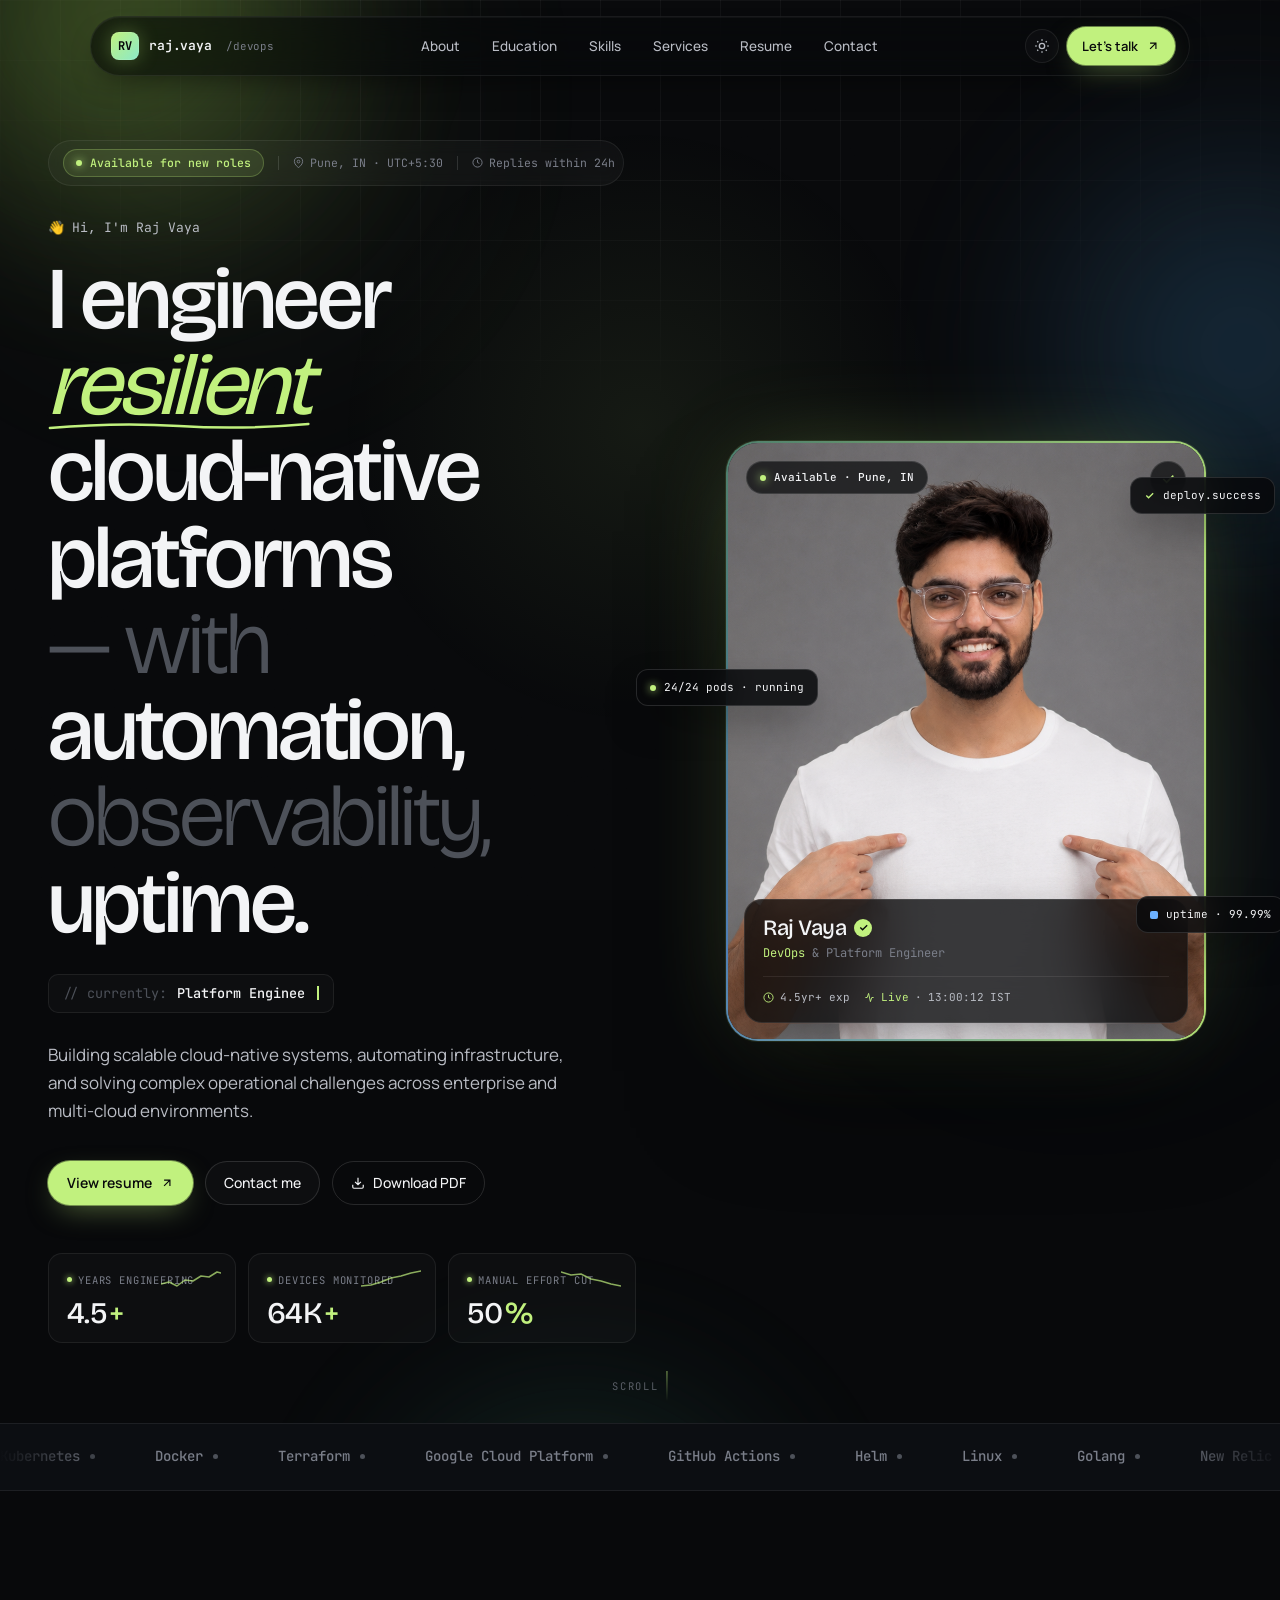
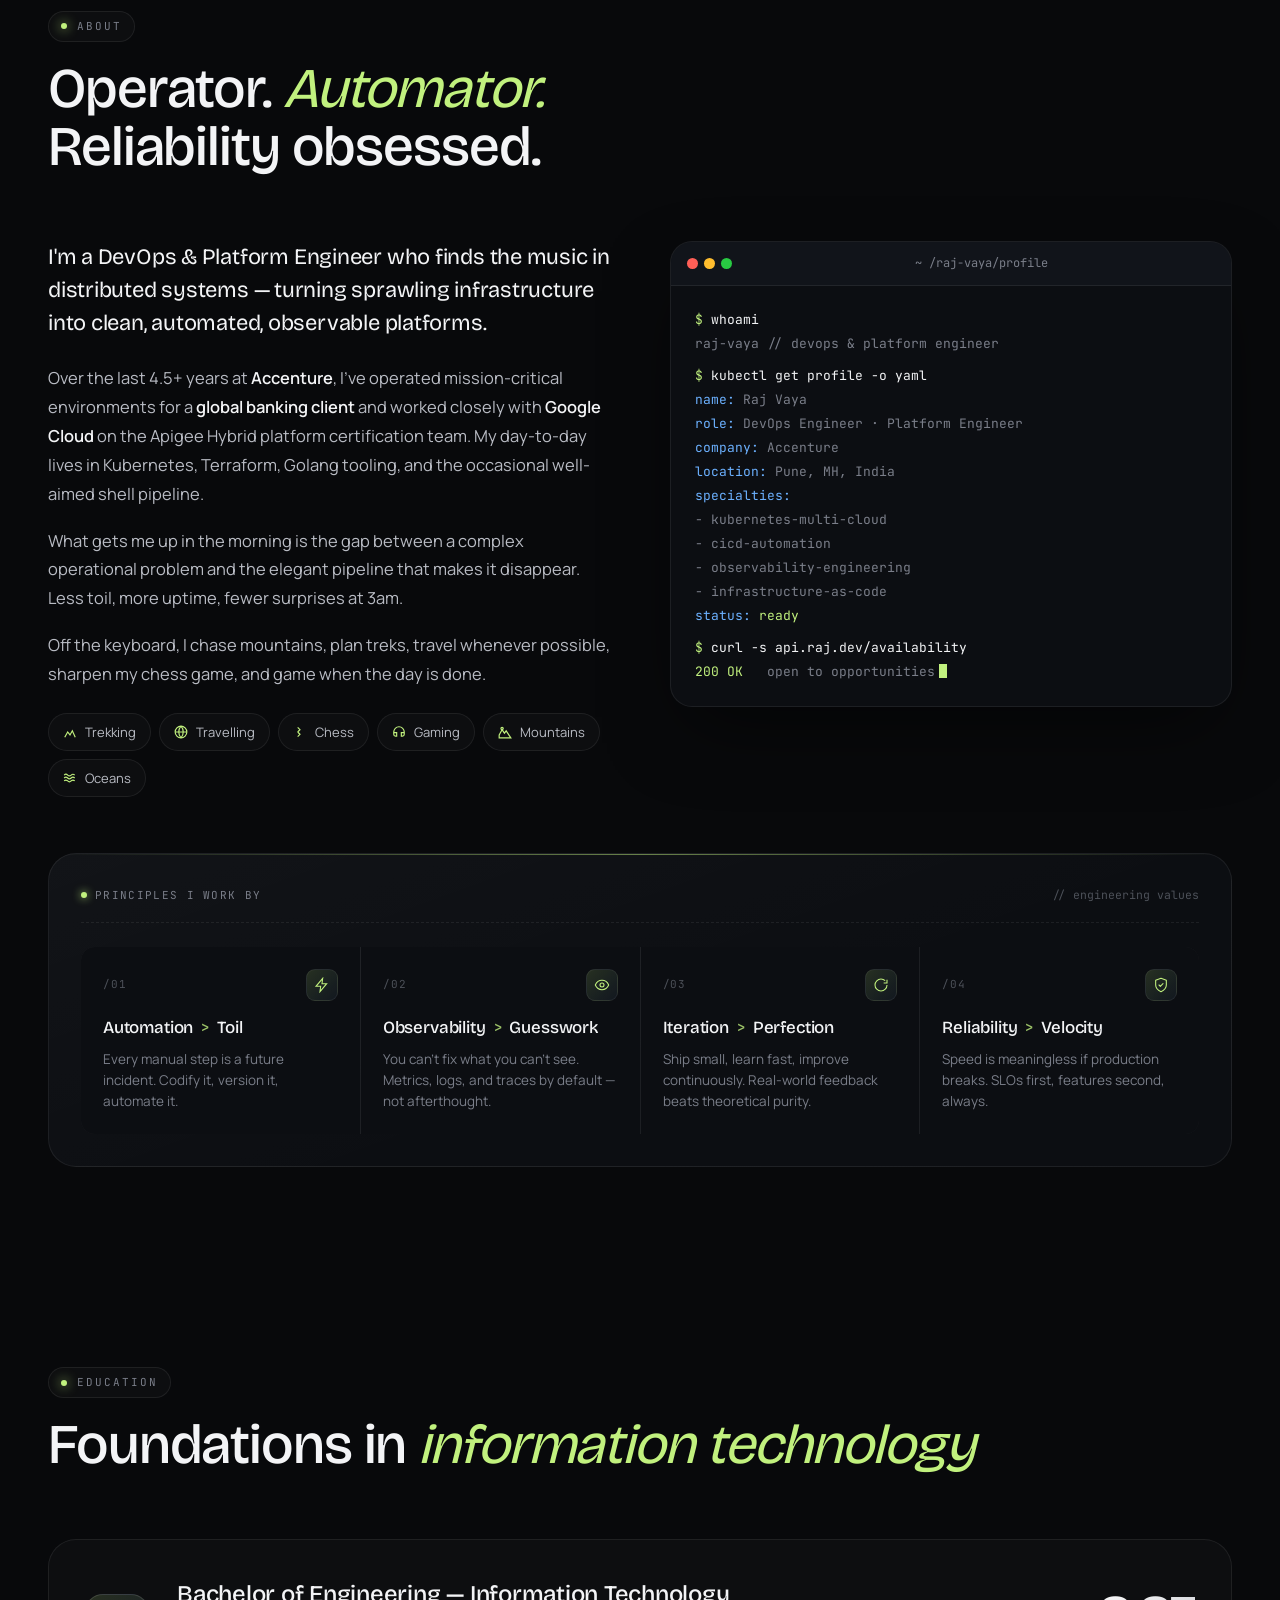
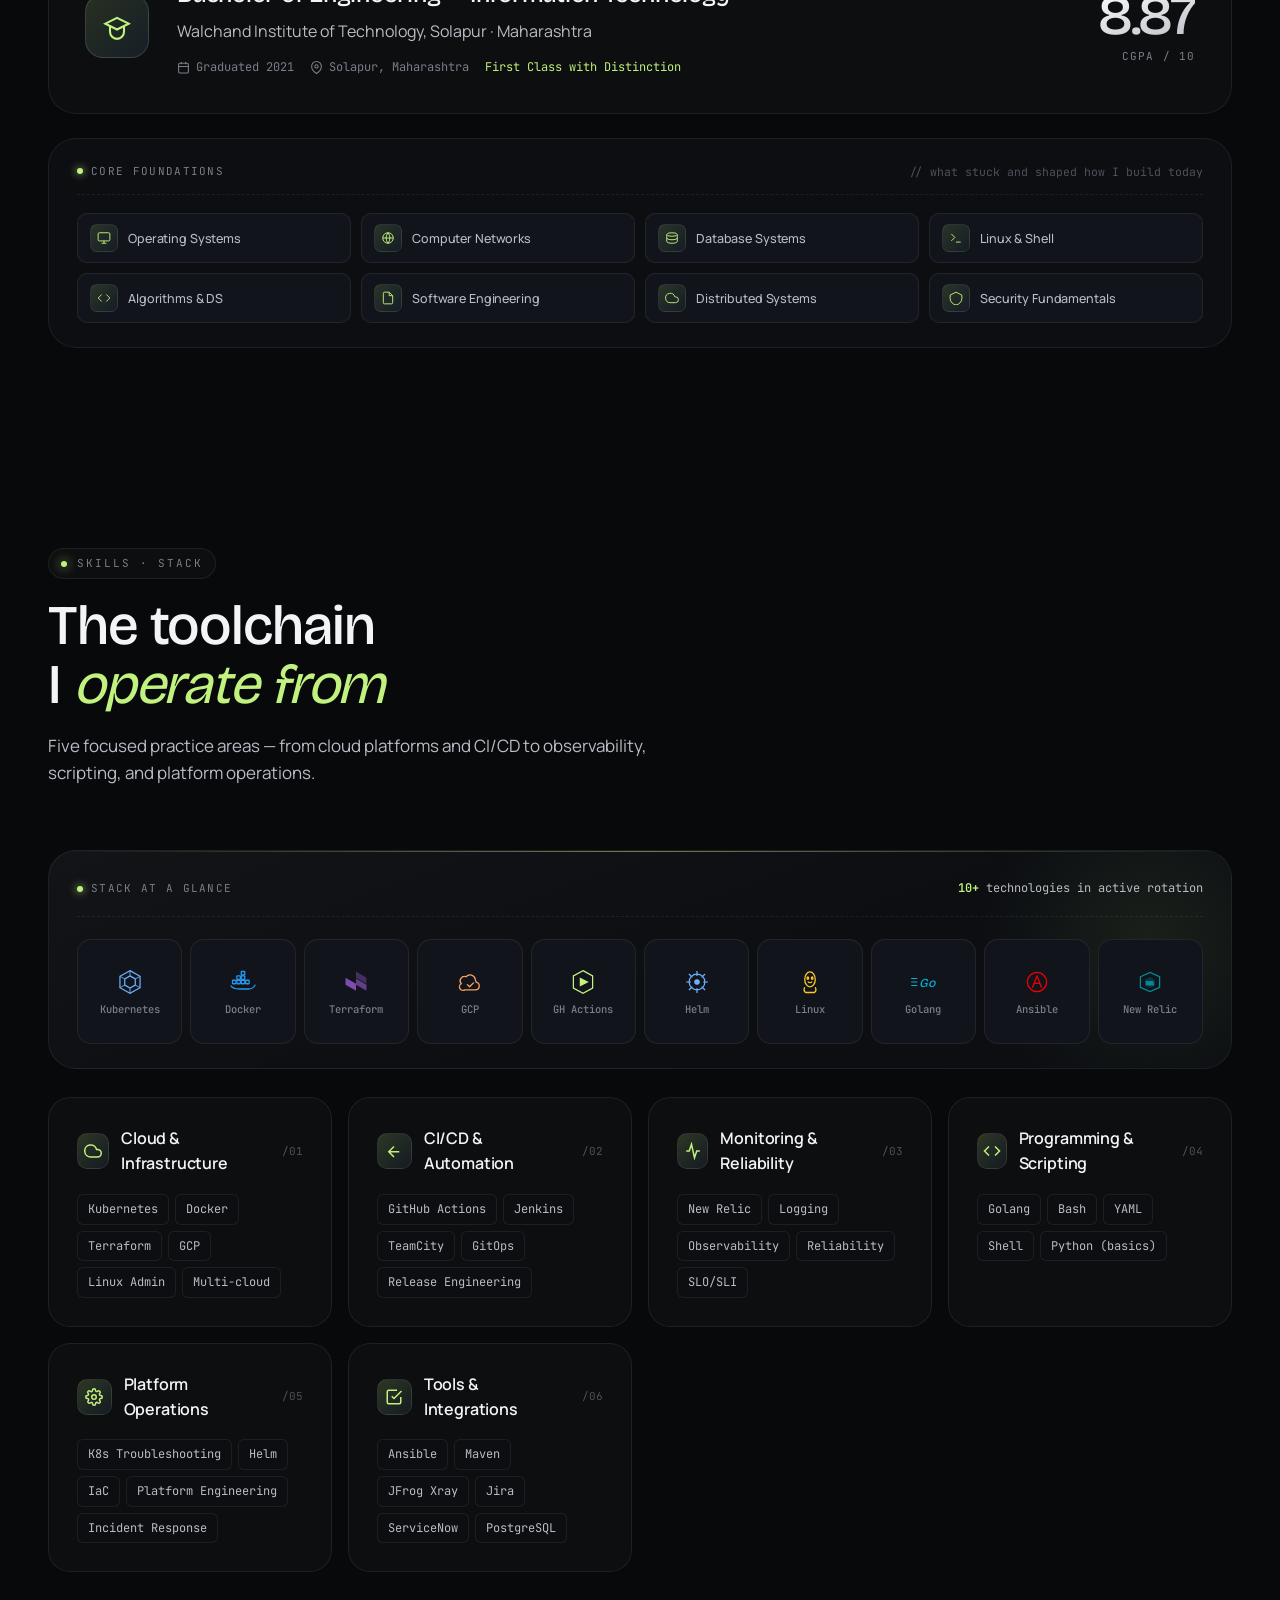
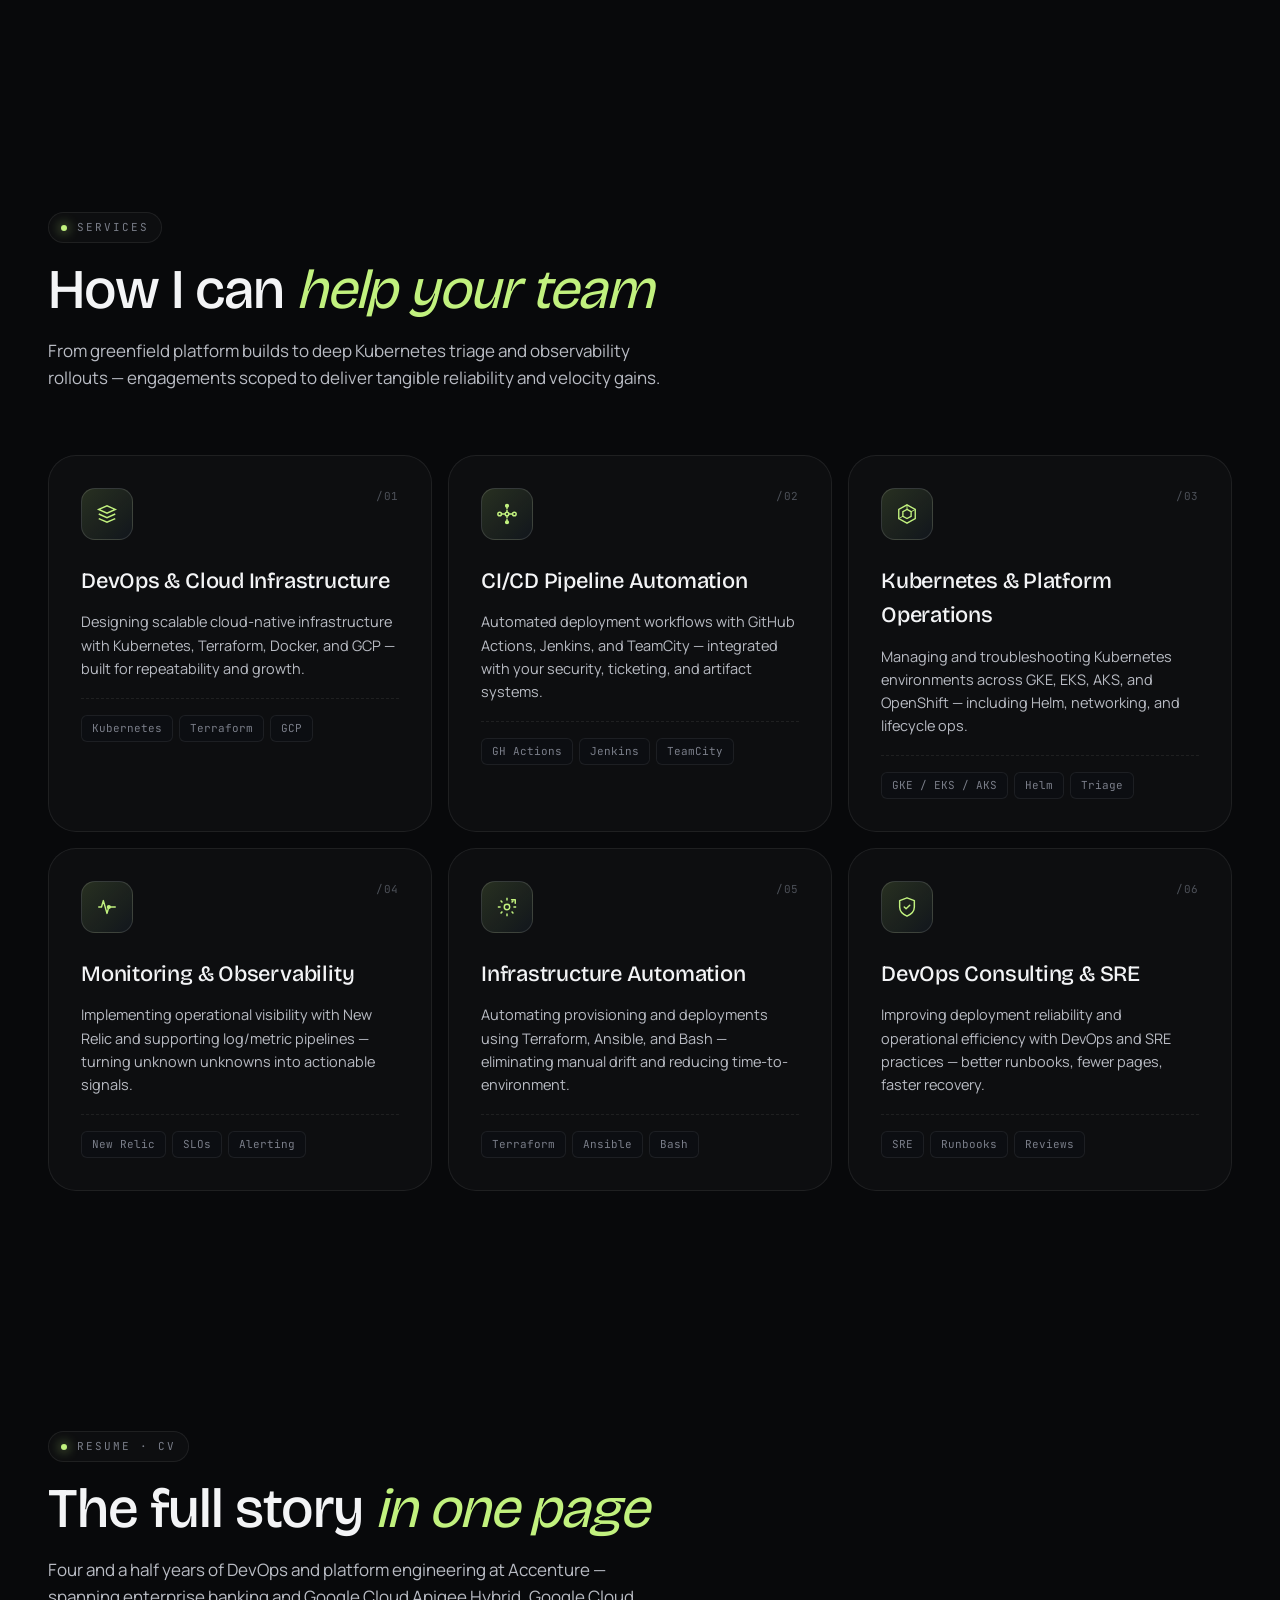
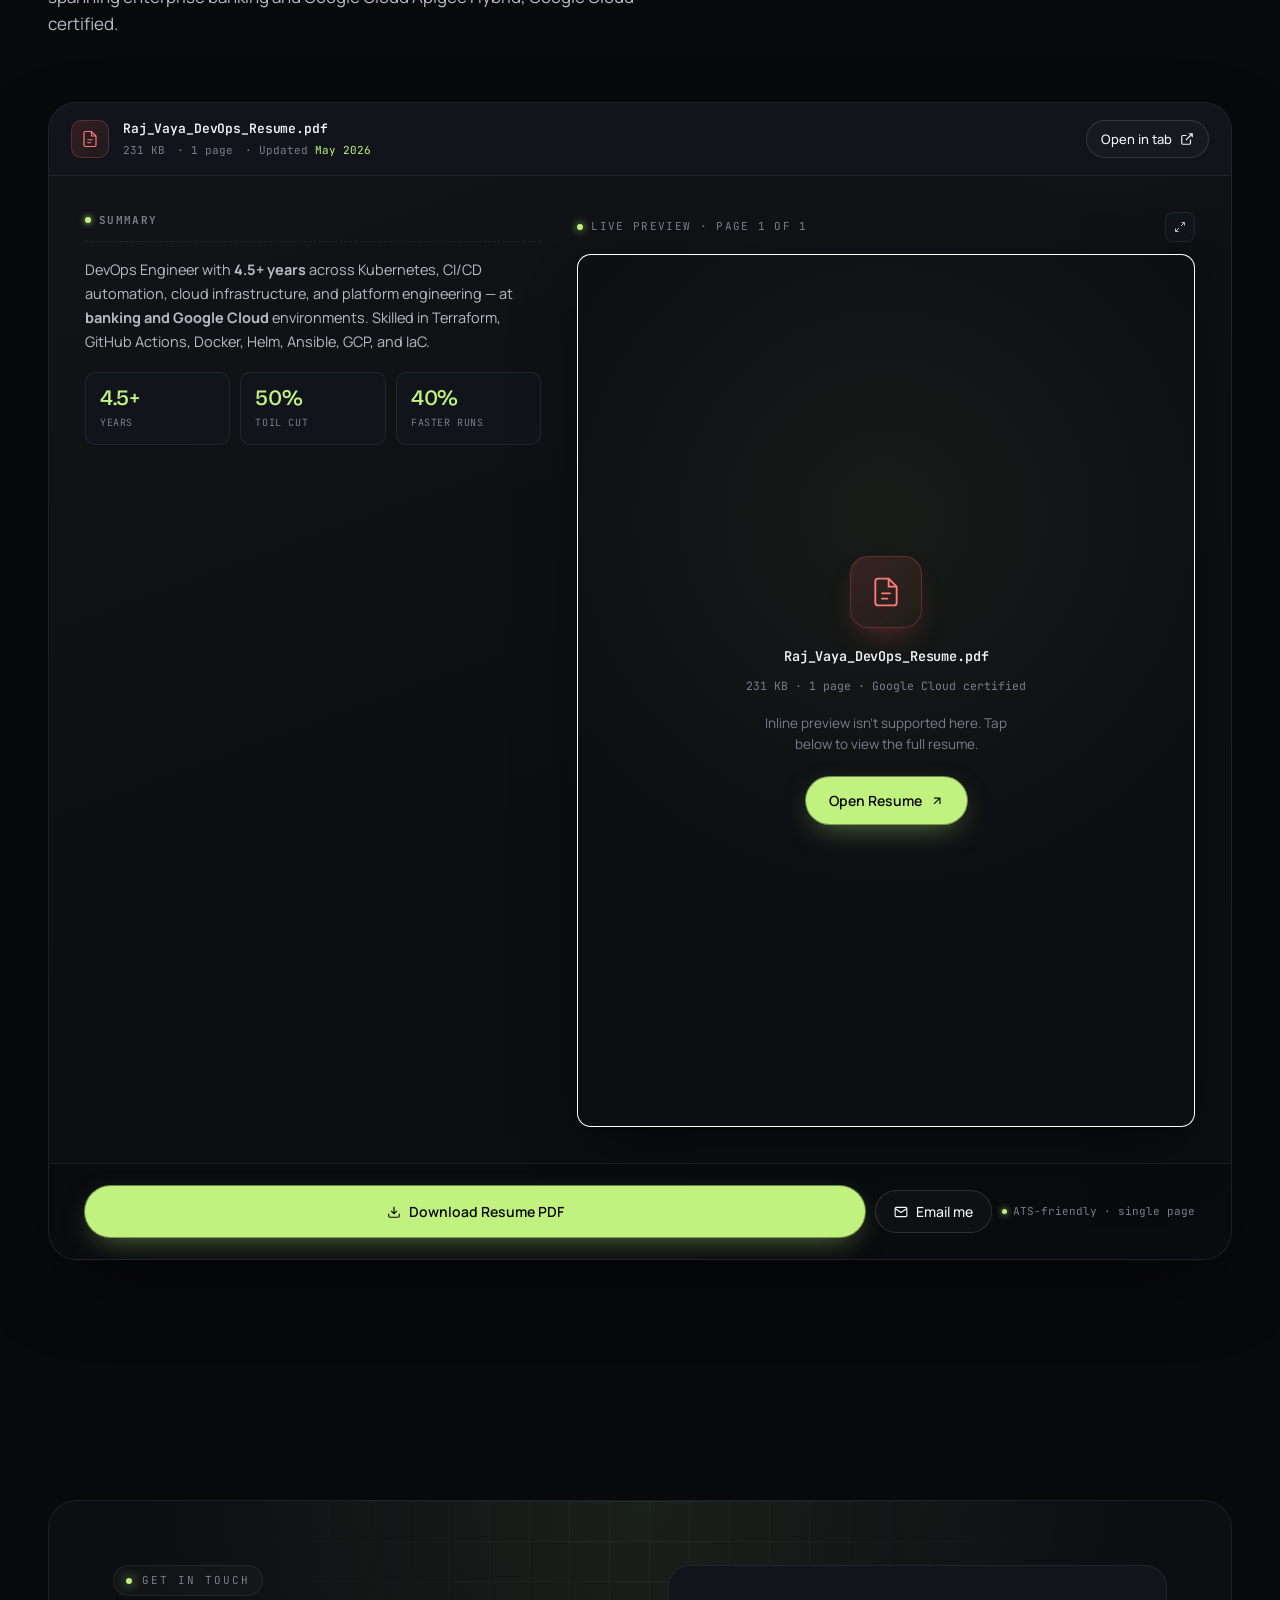
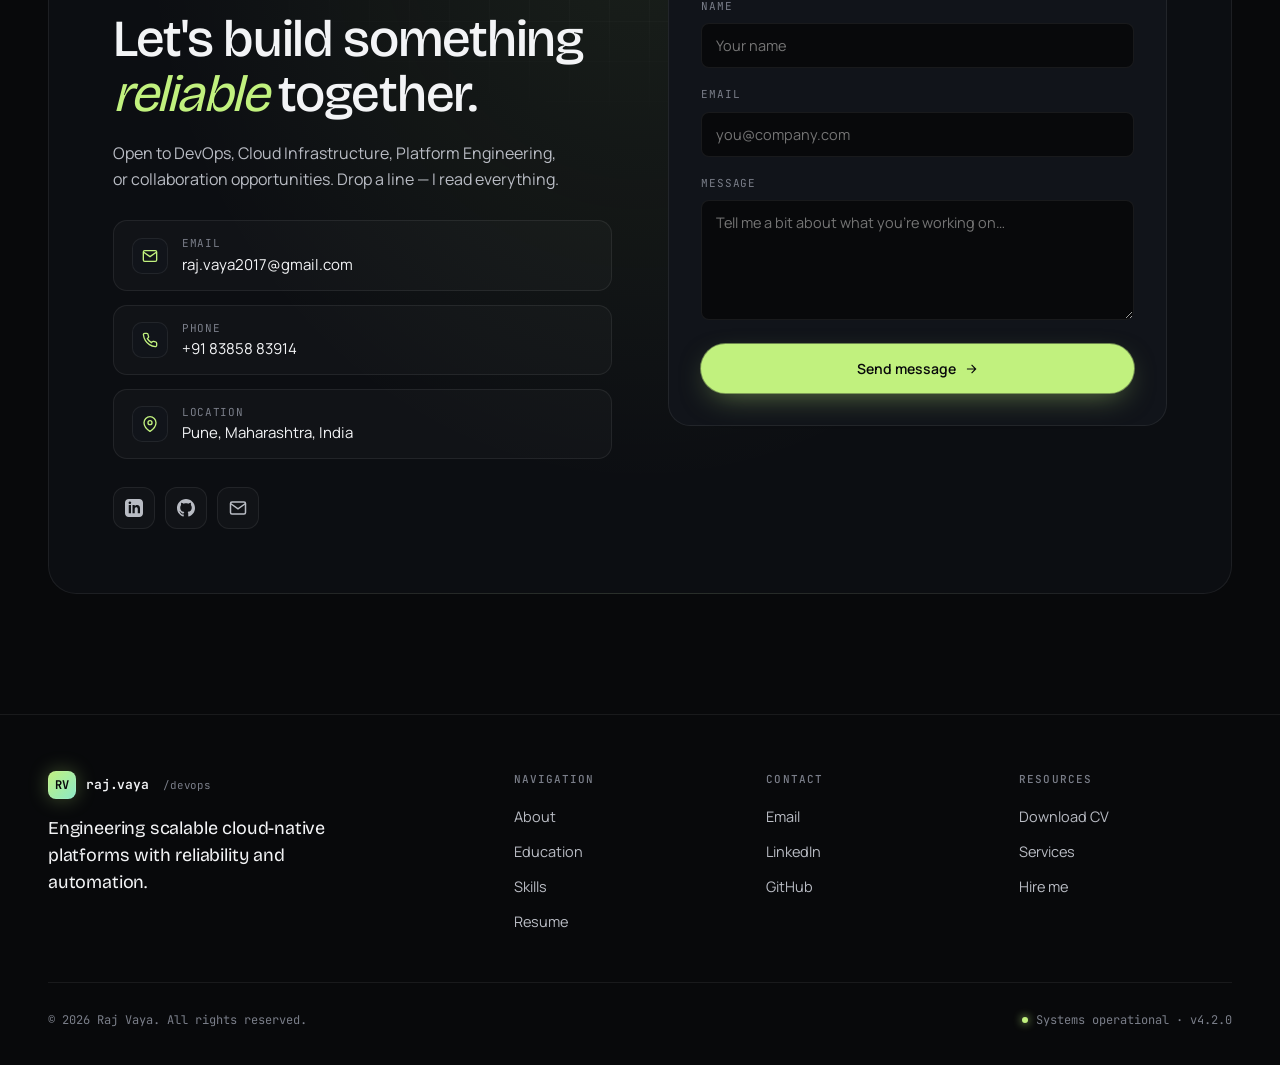
==== commit d6948f54: "Initial commit" ====
--- a/index.html
+++ b/index.html
@@ -602,6 +602,7 @@
   width: 100%;
   height: 100%;
   object-fit: cover;
+  object-position: center 22%;
   display: block;
 }
 
@@ -2426,15 +2427,9 @@
       <div class="portrait-card">
         <div class="portrait-frame">
 
-          <!-- The photo: replace the placeholder div below with:
-               <img src="path/to/raj.jpg" alt="Raj Vaya" />
-          -->
+          <!-- The photo -->
           <div class="portrait-img">
-            <div class="portrait-placeholder">
-              <span class="mono">RV</span>
-              <span class="hint">// add photo here</span>
-            </div>
-            <!-- <img src="raj.jpg" alt="Raj Vaya" /> -->
+            <img src="profile.png" alt="Raj Vaya — DevOps Engineer" />
           </div>
 
           <!-- Top status pill -->
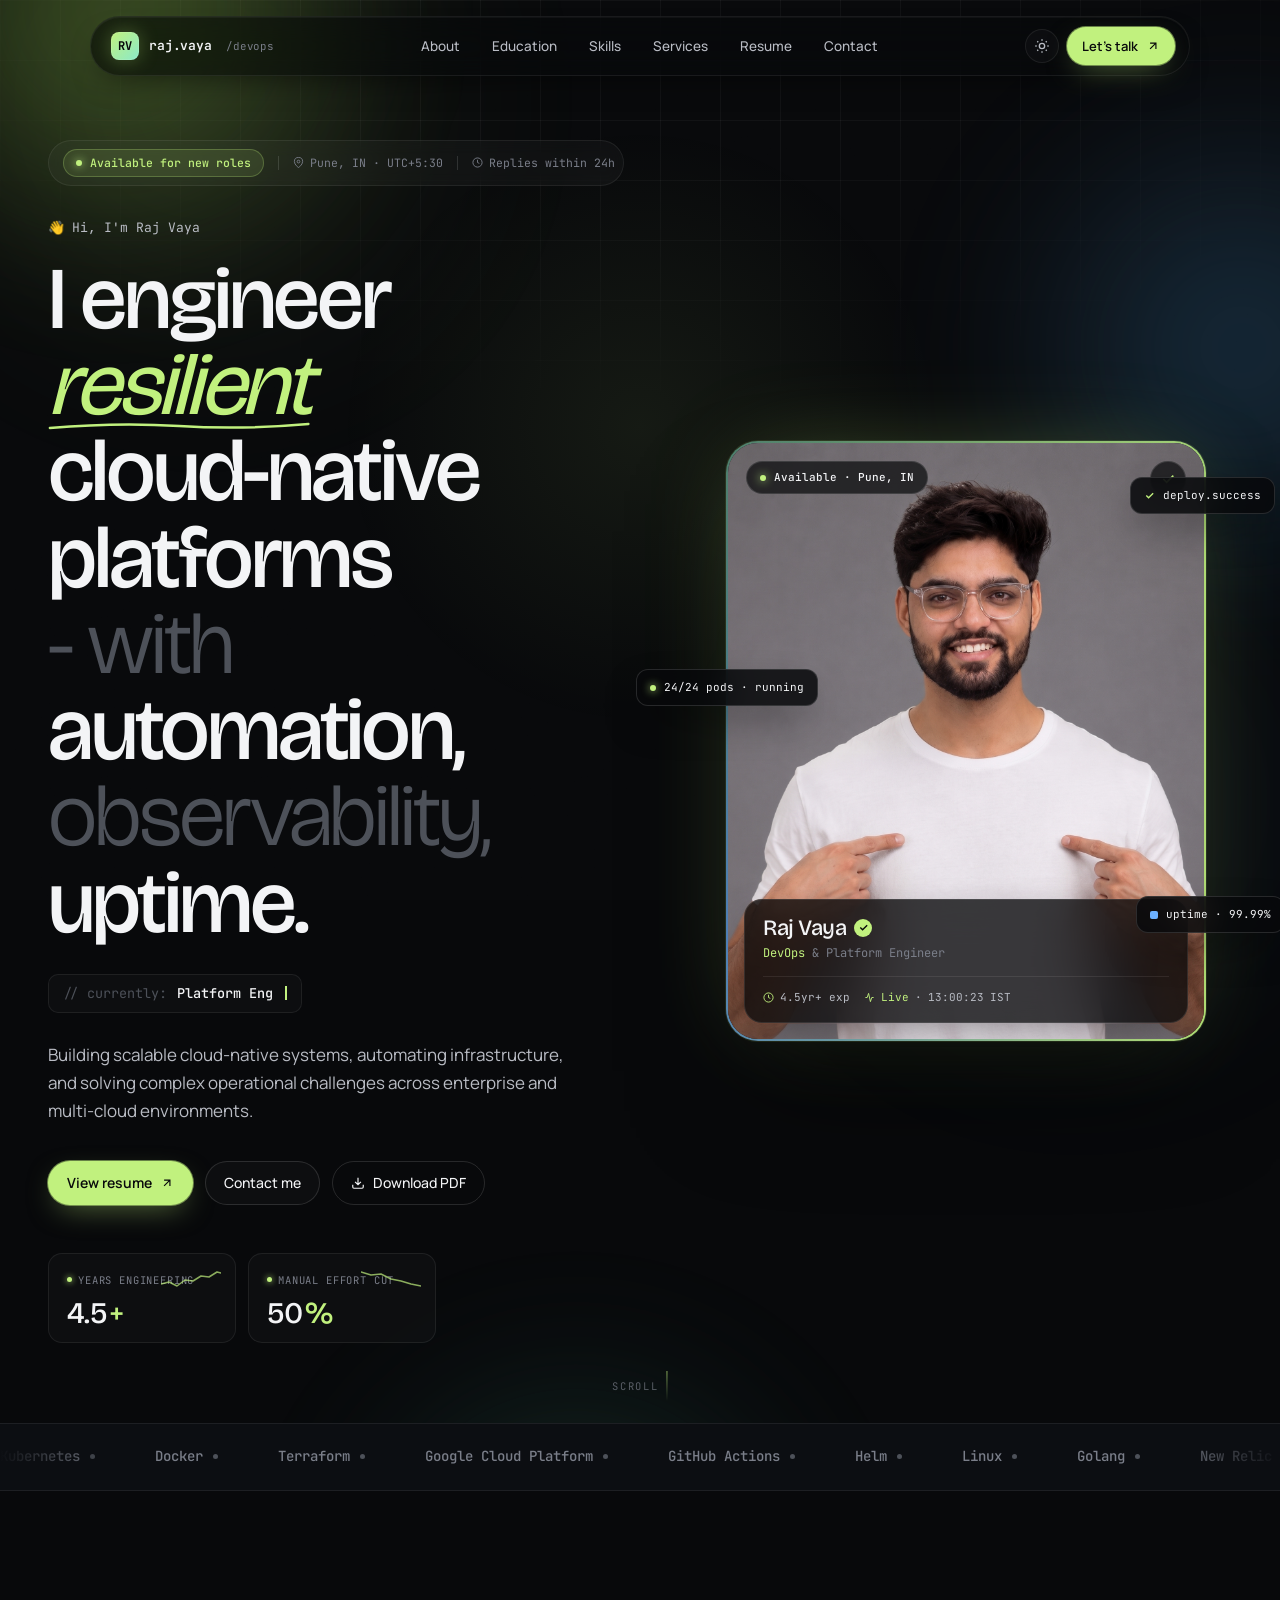
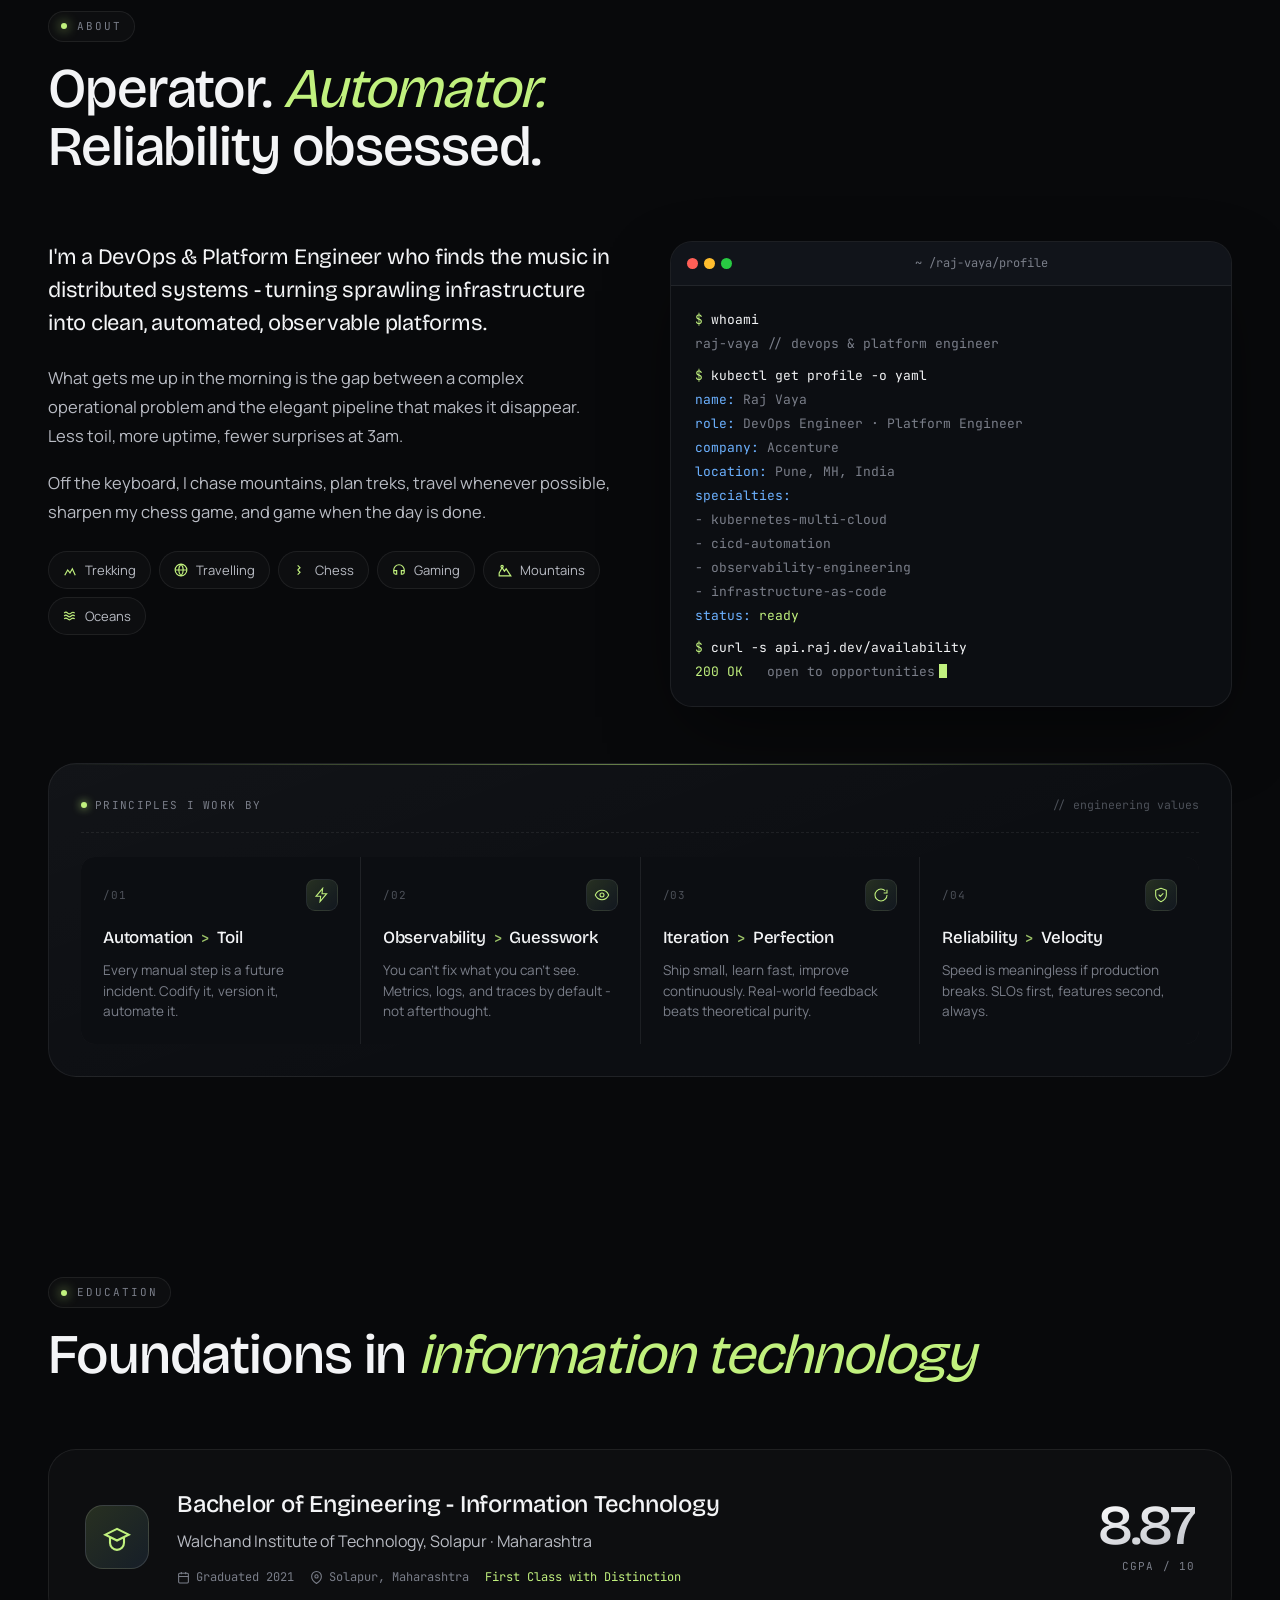
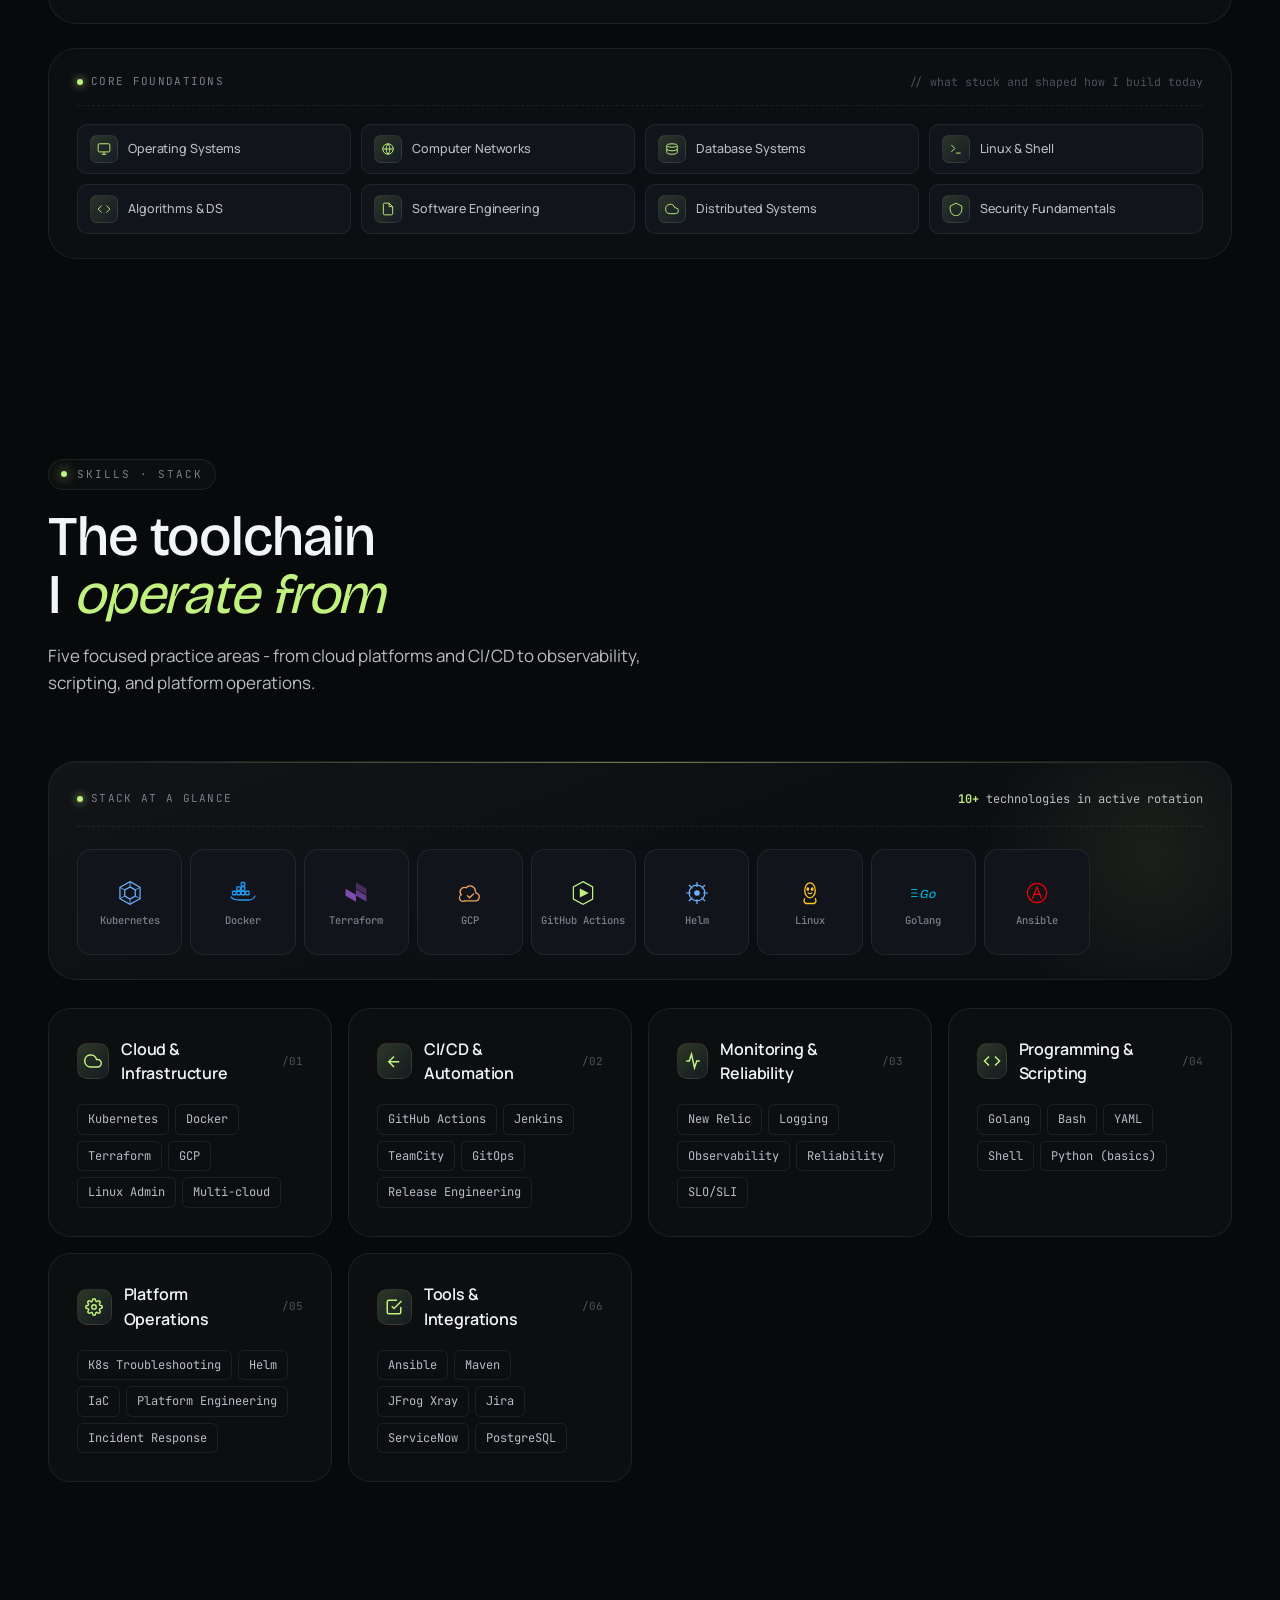
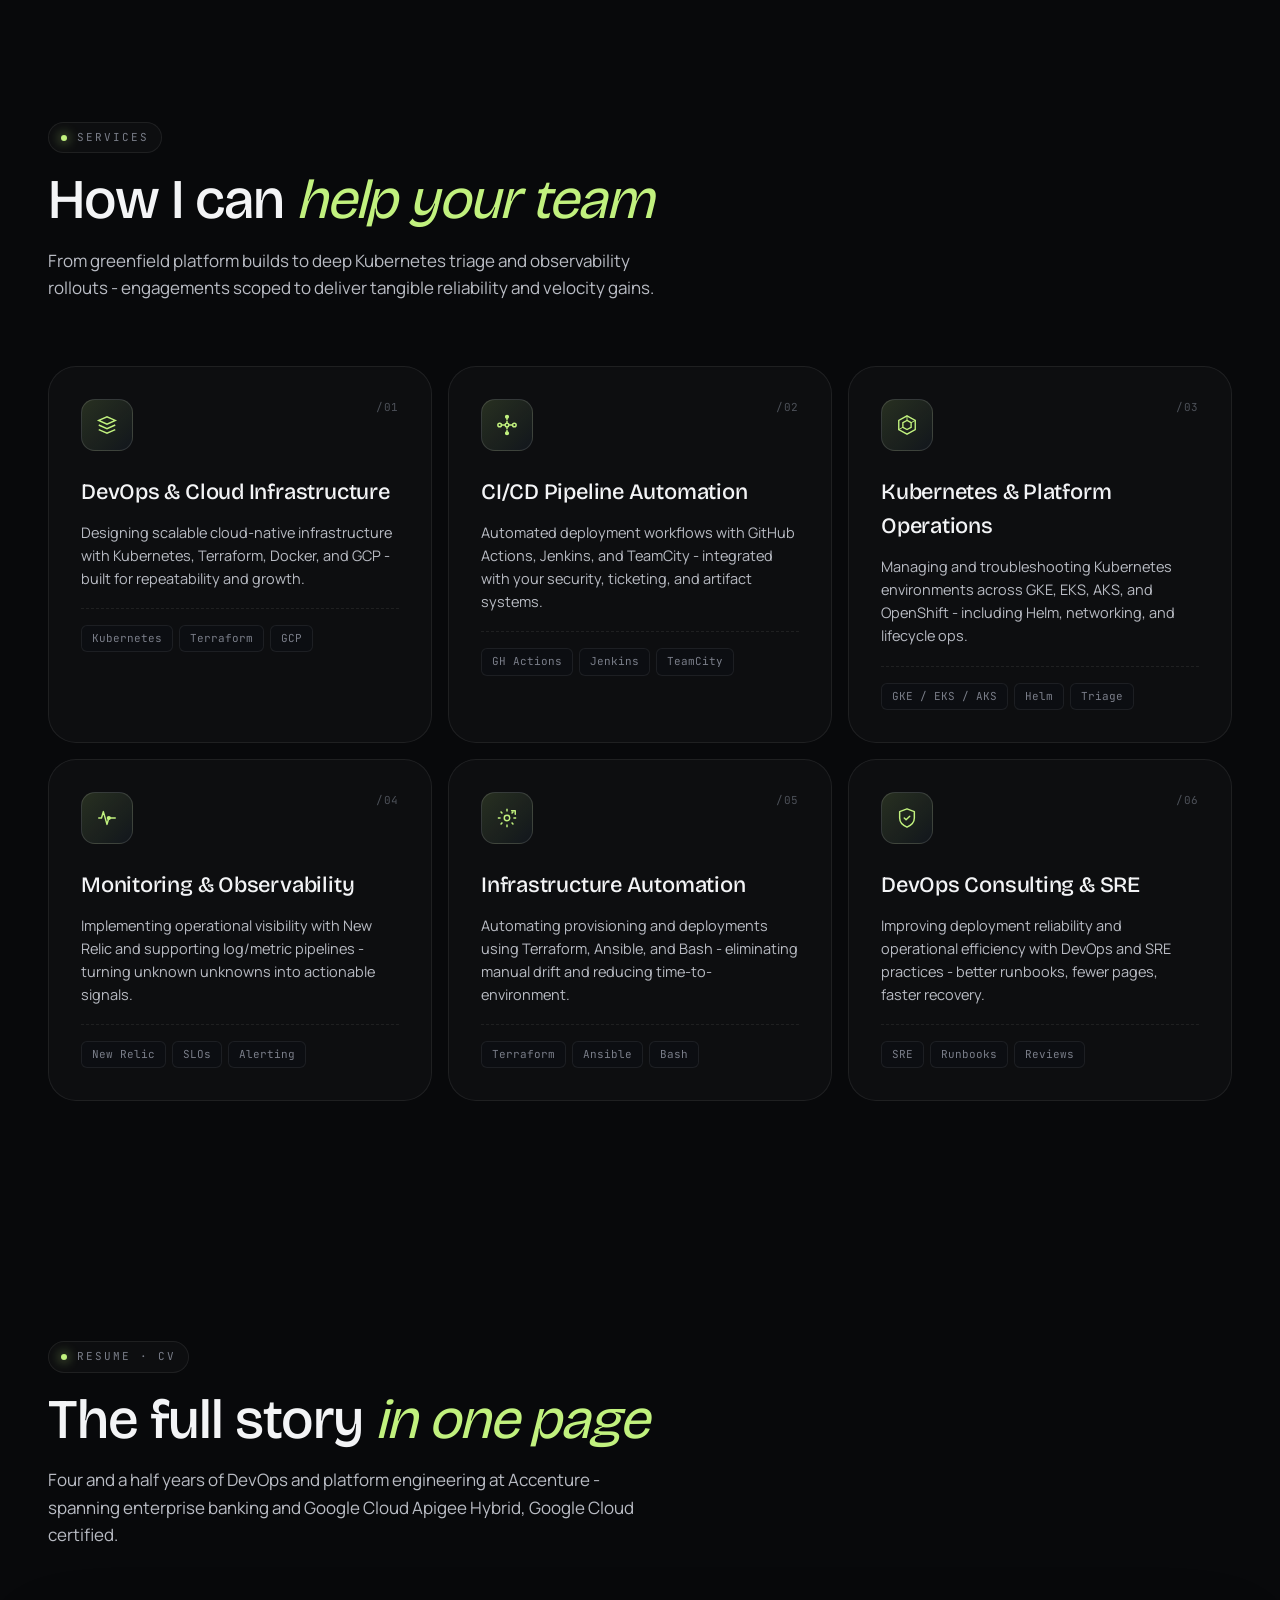
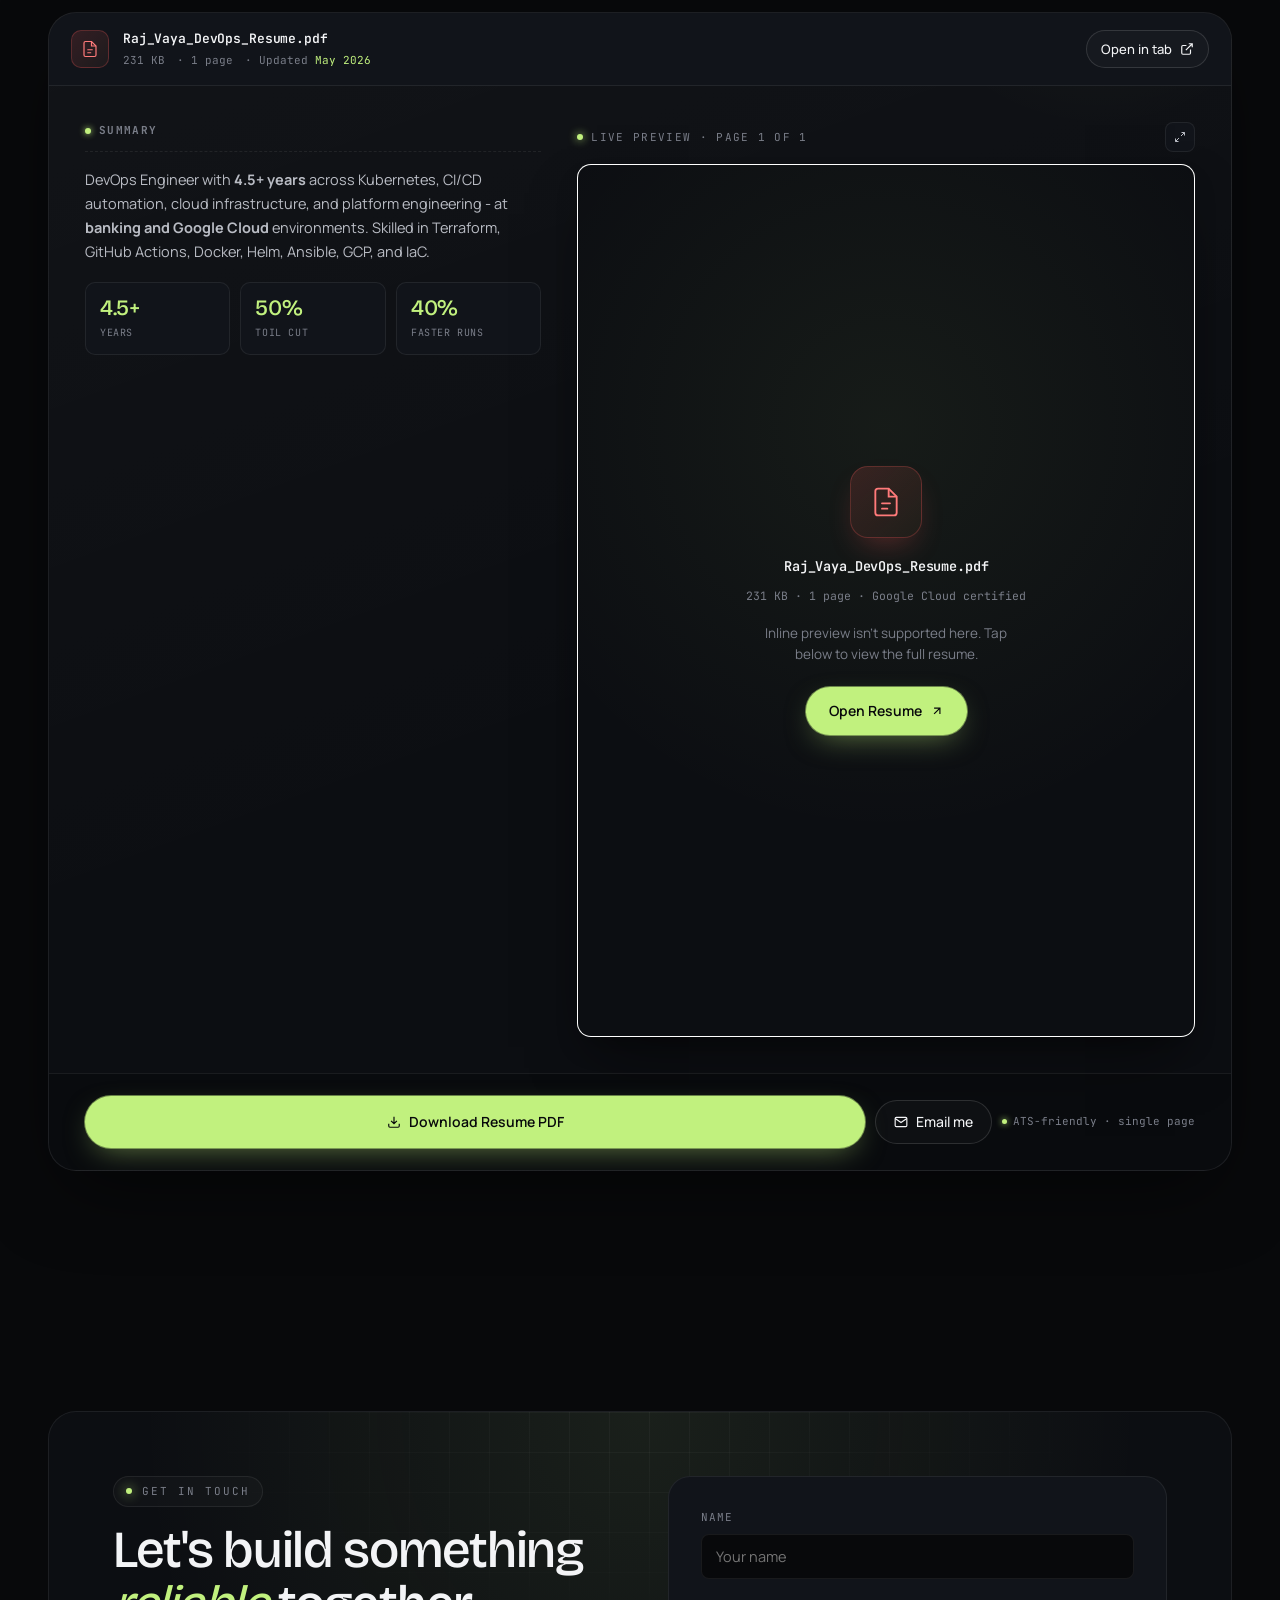
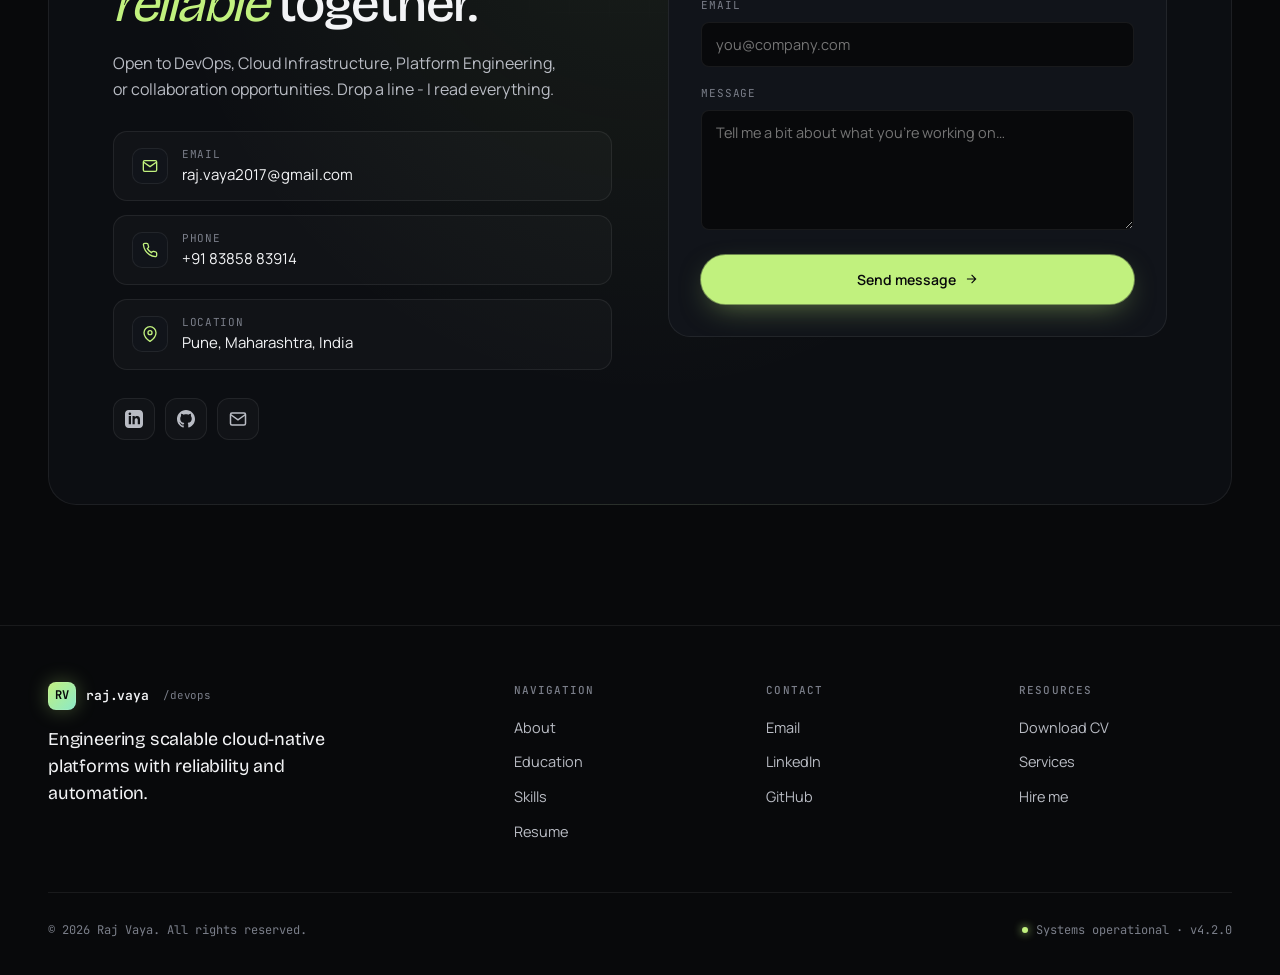
==== commit 318c4882: "Updated index.html for more details" ====
--- a/index.html
+++ b/index.html
@@ -3,8 +3,8 @@
 <head>
 <meta charset="UTF-8" />
 <meta name="viewport" content="width=device-width, initial-scale=1.0" />
-<meta name="description" content="Raj Vaya — DevOps & Platform Engineer specializing in Kubernetes, multi-cloud infrastructure, and CI/CD automation." />
-<title>Raj Vaya — DevOps & Platform Engineer</title>
+<meta name="description" content="Raj Vaya - DevOps & Platform Engineer specializing in Kubernetes, multi-cloud infrastructure, and CI/CD automation." />
+<title>Raj Vaya - DevOps & Platform Engineer</title>
 
 <link rel="preconnect" href="https://fonts.googleapis.com">
 <link rel="preconnect" href="https://fonts.gstatic.com" crossorigin>
@@ -1755,7 +1755,7 @@
   grid-template-columns: 0.85fr 1.15fr;
   gap: 36px;
   position: relative; z-index: 1;
-  align-items: stretch;
+  align-items: start;
 }
 @media (max-width: 880px) {
   .resume-body { grid-template-columns: 1fr; gap: 28px; padding: 28px; }
@@ -1808,7 +1808,6 @@
     0 30px 60px -20px rgba(0,0,0,0.5),
     0 14px 30px -10px rgba(0,0,0,0.3),
     0 0 0 1px rgba(193,241,126,0.05) inset;
-  flex: 1;
   width: 100%;
   aspect-ratio: 8.27 / 11.69;
 }
@@ -2353,7 +2352,7 @@
           </svg>
         </span>
         <br>cloud-native platforms<br>
-        <span class="bracket">— with</span> automation,<br>
+        <span class="bracket">- with</span> automation,<br>
         <span class="bracket">observability,</span> uptime.
       </h1>
 
@@ -2389,11 +2388,6 @@
           <div class="v">4.5<span class="unit">+</span></div>
         </div>
         <div class="hero-stat-card">
-          <svg class="spark" viewBox="0 0 60 22" preserveAspectRatio="none"><path d="M0 18 L10 17 L20 14 L30 10 L40 8 L50 5 L60 3"/></svg>
-          <div class="l"><span class="dot"></span>Devices monitored</div>
-          <div class="v">64K<span class="unit">+</span></div>
-        </div>
-        <div class="hero-stat-card">
           <svg class="spark" viewBox="0 0 60 22" preserveAspectRatio="none"><path d="M0 4 L10 7 L20 6 L30 11 L40 13 L50 16 L60 18"/></svg>
           <div class="l"><span class="dot"></span>Manual effort cut</div>
           <div class="v">50<span class="unit">%</span></div>
@@ -2429,7 +2423,7 @@
 
           <!-- The photo -->
           <div class="portrait-img">
-            <img src="profile.png" alt="Raj Vaya — DevOps Engineer" />
+            <img src="profile.png" alt="Raj Vaya - DevOps Engineer" />
           </div>
 
           <!-- Top status pill -->
@@ -2528,15 +2522,8 @@
     <div class="about-grid">
       <div class="about-prose reveal">
         <p class="first">
-          I'm a DevOps &amp; Platform Engineer who finds the music in distributed systems —
+          I'm a DevOps &amp; Platform Engineer who finds the music in distributed systems -
           turning sprawling infrastructure into clean, automated, observable platforms.
-        </p>
-        <p>
-          Over the last 4.5+ years at <strong>Accenture</strong>, I've operated mission-critical
-          environments for a <strong>global banking client</strong> and worked closely with
-          <strong>Google Cloud</strong> on the Apigee Hybrid platform certification team.
-          My day-to-day lives in Kubernetes, Terraform, Golang tooling, and the occasional
-          well-aimed shell pipeline.
         </p>
         <p>
           What gets me up in the morning is the gap between a complex operational problem
@@ -2631,7 +2618,7 @@
             </span>
           </div>
           <h4>Observability <span class="gt">&gt;</span> Guesswork</h4>
-          <p>You can't fix what you can't see. Metrics, logs, and traces by default — not afterthought.</p>
+          <p>You can't fix what you can't see. Metrics, logs, and traces by default - not afterthought.</p>
         </div>
         <div class="principle">
           <div class="principle-top">
@@ -2673,7 +2660,7 @@
         <svg viewBox="0 0 24 24" fill="none" stroke="currentColor" stroke-width="1.8"><path d="M22 10L12 5 2 10l10 5 10-5z"/><path d="M6 12v5a6 6 0 0012 0v-5"/></svg>
       </div>
       <div class="edu-info">
-        <h3>Bachelor of Engineering — Information Technology</h3>
+        <h3>Bachelor of Engineering - Information Technology</h3>
         <div class="institute">Walchand Institute of Technology, Solapur · Maharashtra</div>
         <div class="meta">
           <span><svg width="13" height="13" viewBox="0 0 24 24" fill="none" stroke="currentColor" stroke-width="2"><rect x="3" y="4" width="18" height="18" rx="2"/><path d="M16 2v4M8 2v4M3 10h18"/></svg> Graduated 2021</span>
@@ -2743,7 +2730,7 @@
         The toolchain<br>I <span class="accent">operate from</span>
       </h2>
       <p class="section-lede reveal reveal-delay-2">
-        Five focused practice areas — from cloud platforms and CI/CD to observability,
+        Five focused practice areas - from cloud platforms and CI/CD to observability,
         scripting, and platform operations.
       </p>
     </div>
@@ -2811,7 +2798,7 @@
             <polygon points="16,3 27,9 27,23 16,29 5,23 5,9"/>
             <polygon points="13,12 13,20 21,16" fill="currentColor"/>
           </svg>
-          <span class="name">GH Actions</span>
+          <span class="name">GitHub Actions</span>
         </div>
 
         <div class="tech-item" style="--tech-color: #6cb1ff;">
@@ -2857,15 +2844,6 @@
           <span class="name">Ansible</span>
         </div>
 
-        <div class="tech-item" style="--tech-color: #008c99;">
-          <svg class="logo" viewBox="0 0 32 32" fill="none" stroke="currentColor" stroke-width="1.4">
-            <path d="M5 10 L16 5 L27 10 L27 22 L16 27 L5 22 Z"/>
-            <path d="M11 14 L16 11 L21 14 L21 19 L16 22 L11 19 Z" fill="currentColor" opacity="0.3"/>
-            <text x="16" y="19" font-family="'Bricolage Grotesque', serif" font-size="6" font-weight="600" fill="currentColor" text-anchor="middle">NR</text>
-          </svg>
-          <span class="name">New Relic</span>
-        </div>
-
       </div>
     </div>
 
@@ -2988,7 +2966,7 @@
         How I can <span class="accent">help your team</span>
       </h2>
       <p class="section-lede reveal reveal-delay-2">
-        From greenfield platform builds to deep Kubernetes triage and observability rollouts —
+        From greenfield platform builds to deep Kubernetes triage and observability rollouts -
         engagements scoped to deliver tangible reliability and velocity gains.
       </p>
     </div>
@@ -3007,7 +2985,7 @@
           <span class="service-num">/01</span>
         </div>
         <h3>DevOps &amp; Cloud Infrastructure</h3>
-        <p>Designing scalable cloud-native infrastructure with Kubernetes, Terraform, Docker, and GCP — built for repeatability and growth.</p>
+        <p>Designing scalable cloud-native infrastructure with Kubernetes, Terraform, Docker, and GCP - built for repeatability and growth.</p>
         <div class="service-deliverables">
           <span class="deliverable">Kubernetes</span>
           <span class="deliverable">Terraform</span>
@@ -3031,7 +3009,7 @@
           <span class="service-num">/02</span>
         </div>
         <h3>CI/CD Pipeline Automation</h3>
-        <p>Automated deployment workflows with GitHub Actions, Jenkins, and TeamCity — integrated with your security, ticketing, and artifact systems.</p>
+        <p>Automated deployment workflows with GitHub Actions, Jenkins, and TeamCity - integrated with your security, ticketing, and artifact systems.</p>
         <div class="service-deliverables">
           <span class="deliverable">GH Actions</span>
           <span class="deliverable">Jenkins</span>
@@ -3053,7 +3031,7 @@
           <span class="service-num">/03</span>
         </div>
         <h3>Kubernetes &amp; Platform Operations</h3>
-        <p>Managing and troubleshooting Kubernetes environments across GKE, EKS, AKS, and OpenShift — including Helm, networking, and lifecycle ops.</p>
+        <p>Managing and troubleshooting Kubernetes environments across GKE, EKS, AKS, and OpenShift - including Helm, networking, and lifecycle ops.</p>
         <div class="service-deliverables">
           <span class="deliverable">GKE / EKS / AKS</span>
           <span class="deliverable">Helm</span>
@@ -3072,7 +3050,7 @@
           <span class="service-num">/04</span>
         </div>
         <h3>Monitoring &amp; Observability</h3>
-        <p>Implementing operational visibility with New Relic and supporting log/metric pipelines — turning unknown unknowns into actionable signals.</p>
+        <p>Implementing operational visibility with New Relic and supporting log/metric pipelines - turning unknown unknowns into actionable signals.</p>
         <div class="service-deliverables">
           <span class="deliverable">New Relic</span>
           <span class="deliverable">SLOs</span>
@@ -3092,7 +3070,7 @@
           <span class="service-num">/05</span>
         </div>
         <h3>Infrastructure Automation</h3>
-        <p>Automating provisioning and deployments using Terraform, Ansible, and Bash — eliminating manual drift and reducing time-to-environment.</p>
+        <p>Automating provisioning and deployments using Terraform, Ansible, and Bash - eliminating manual drift and reducing time-to-environment.</p>
         <div class="service-deliverables">
           <span class="deliverable">Terraform</span>
           <span class="deliverable">Ansible</span>
@@ -3111,7 +3089,7 @@
           <span class="service-num">/06</span>
         </div>
         <h3>DevOps Consulting &amp; SRE</h3>
-        <p>Improving deployment reliability and operational efficiency with DevOps and SRE practices — better runbooks, fewer pages, faster recovery.</p>
+        <p>Improving deployment reliability and operational efficiency with DevOps and SRE practices - better runbooks, fewer pages, faster recovery.</p>
         <div class="service-deliverables">
           <span class="deliverable">SRE</span>
           <span class="deliverable">Runbooks</span>
@@ -3132,7 +3110,7 @@
         The full story <span class="accent">in one page</span>
       </h2>
       <p class="section-lede reveal reveal-delay-2">
-        Four and a half years of DevOps and platform engineering at Accenture —
+        Four and a half years of DevOps and platform engineering at Accenture -
         spanning enterprise banking and Google Cloud Apigee Hybrid, Google Cloud certified.
       </p>
     </div>
@@ -3173,7 +3151,7 @@
           </h4>
           <p>
             DevOps Engineer with <strong>4.5+ years</strong> across Kubernetes, CI/CD automation,
-            cloud infrastructure, and platform engineering — at <strong>banking and Google Cloud</strong>
+            cloud infrastructure, and platform engineering - at <strong>banking and Google Cloud</strong>
             environments. Skilled in Terraform, GitHub Actions, Docker, Helm, Ansible, GCP, and IaC.
           </p>
           <div class="resume-stats">
@@ -3260,7 +3238,7 @@
           </h2>
           <p>
             Open to DevOps, Cloud Infrastructure, Platform Engineering, or
-            collaboration opportunities. Drop a line — I read everything.
+            collaboration opportunities. Drop a line - I read everything.
           </p>
 
           <div class="contact-info">
@@ -3552,4 +3530,4 @@
 </script>
 
 </body>
-</html>
+</html>
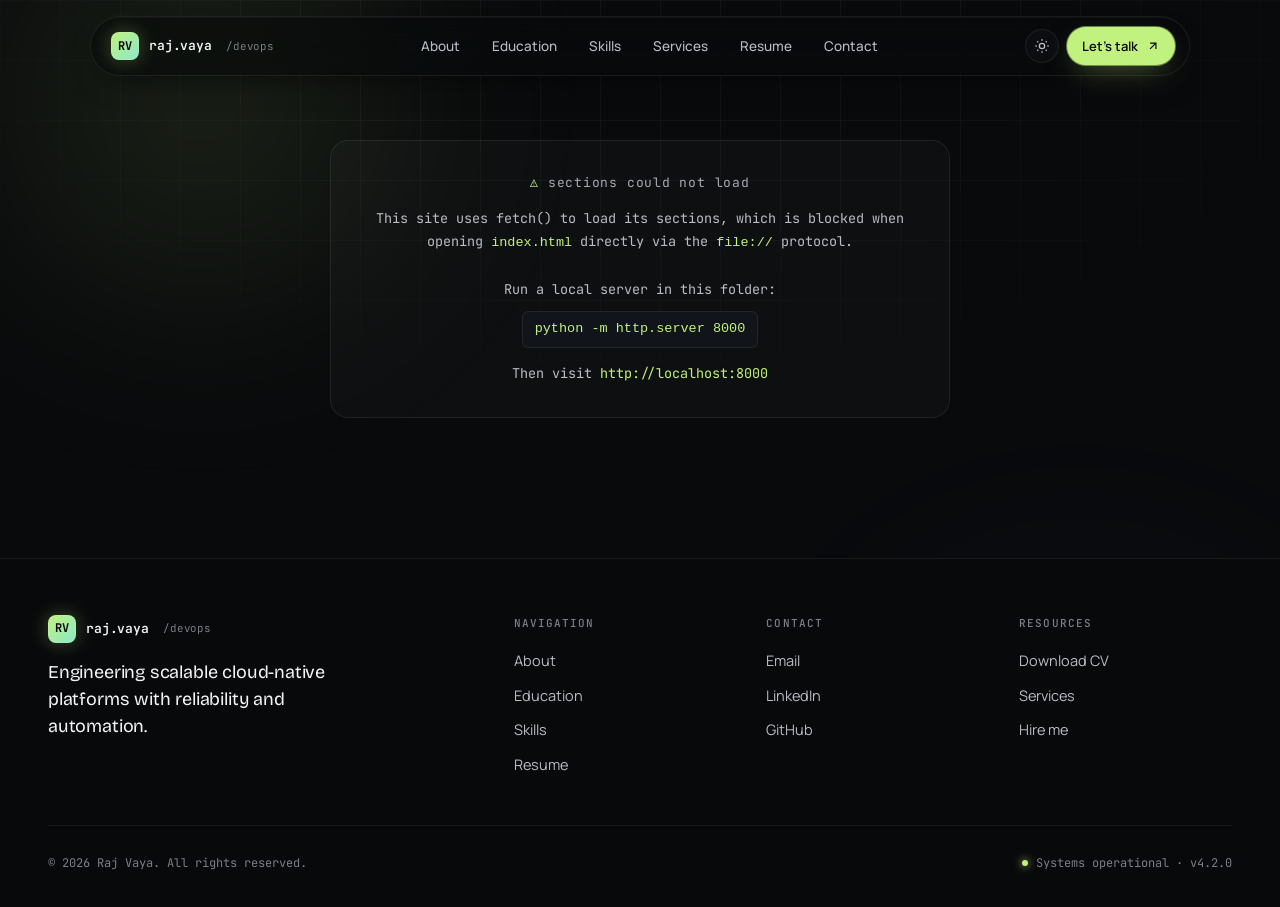
==== commit 4e6aa098: "Updated directory to diversify" ====
--- a/index.html
+++ b/index.html
@@ -10,2266 +10,7 @@
 <link rel="preconnect" href="https://fonts.gstatic.com" crossorigin>
 <link href="https://fonts.googleapis.com/css2?family=Bricolage+Grotesque:opsz,wght@12..96,300..800&family=JetBrains+Mono:wght@400;500;600&family=Manrope:wght@300;400;500;600;700&display=swap" rel="stylesheet">
 
-<style>
-/* ============================================================
-   Tokens
-   ============================================================ */
-:root {
-  --bg-0: #08090b;
-  --bg-1: #0c0e12;
-  --bg-2: #11141a;
-  --bg-3: #161a21;
-  --surface: rgba(255,255,255,0.025);
-  --surface-hi: rgba(255,255,255,0.045);
-  --border: rgba(255,255,255,0.07);
-  --border-hi: rgba(255,255,255,0.13);
-  --text-0: #f3f4f6;
-  --text-1: #b9bcc4;
-  --text-2: #7a7e89;
-  --text-3: #4d5159;
-  --accent: #c1f17e;
-  --accent-2: #8be9c9;
-  --accent-3: #ffd66b;
-  --k8s: #6cb1ff;
-  --danger: #ff7a7a;
-  --grid: rgba(255,255,255,0.04);
-  --glow: 0 0 80px rgba(193,241,126,0.18);
-  --shadow-1: 0 1px 0 rgba(255,255,255,0.04) inset, 0 1px 2px rgba(0,0,0,0.5);
-  --shadow-2: 0 30px 80px -20px rgba(0,0,0,0.6), 0 1px 0 rgba(255,255,255,0.05) inset;
-  --r-sm: 8px;
-  --r: 14px;
-  --r-lg: 22px;
-  --r-xl: 28px;
-  --container: 1240px;
-  --ease: cubic-bezier(.22,.61,.36,1);
-}
-
-/* Light mode override */
-html[data-theme="light"] {
-  --bg-0: #f7f7f5;
-  --bg-1: #ffffff;
-  --bg-2: #f0f0ec;
-  --bg-3: #e7e7e2;
-  --surface: rgba(0,0,0,0.025);
-  --surface-hi: rgba(0,0,0,0.05);
-  --border: rgba(0,0,0,0.08);
-  --border-hi: rgba(0,0,0,0.16);
-  --text-0: #0c0d10;
-  --text-1: #3a3d44;
-  --text-2: #6c6f78;
-  --text-3: #9a9da4;
-  --accent: #4f7d1e;
-  --accent-2: #1d8866;
-  --grid: rgba(0,0,0,0.04);
-  --glow: 0 0 80px rgba(79,125,30,0.12);
-  --shadow-2: 0 30px 80px -20px rgba(0,0,0,0.15), 0 1px 0 rgba(255,255,255,0.6) inset;
-}
-
-/* ============================================================
-   Reset & base
-   ============================================================ */
-*, *::before, *::after { box-sizing: border-box; }
-html, body { margin: 0; padding: 0; }
-html { scroll-behavior: smooth; }
-body {
-  font-family: 'Manrope', system-ui, sans-serif;
-  background: var(--bg-0);
-  color: var(--text-0);
-  font-weight: 400;
-  font-size: 16px;
-  line-height: 1.55;
-  -webkit-font-smoothing: antialiased;
-  text-rendering: optimizeLegibility;
-  overflow-x: hidden;
-}
-img { max-width: 100%; display: block; }
-a { color: inherit; text-decoration: none; }
-button { font-family: inherit; cursor: pointer; }
-
-::selection { background: var(--accent); color: var(--bg-0); }
-
-/* Custom scrollbar */
-::-webkit-scrollbar { width: 10px; height: 10px; }
-::-webkit-scrollbar-track { background: var(--bg-0); }
-::-webkit-scrollbar-thumb { background: var(--bg-3); border-radius: 999px; border: 2px solid var(--bg-0); }
-::-webkit-scrollbar-thumb:hover { background: var(--border-hi); }
-
-/* ============================================================
-   Layout helpers
-   ============================================================ */
-.container { width: 100%; max-width: var(--container); margin: 0 auto; padding: 0 28px; }
-
-.section { position: relative; padding: 120px 0; }
-.section-tight { padding: 80px 0; }
-@media (max-width: 768px) { .section { padding: 80px 0; } .section-tight { padding: 56px 0; } }
-
-.eyebrow {
-  display: inline-flex; align-items: center; gap: 10px;
-  font-family: 'JetBrains Mono', monospace;
-  font-size: 11px; letter-spacing: 0.18em; text-transform: uppercase;
-  color: var(--text-2);
-  padding: 6px 12px;
-  border: 1px solid var(--border);
-  border-radius: 999px;
-  background: var(--surface);
-}
-.eyebrow .dot {
-  width: 6px; height: 6px; border-radius: 50%; background: var(--accent);
-  box-shadow: 0 0 12px var(--accent);
-  animation: pulse 2s ease-in-out infinite;
-}
-@keyframes pulse { 50% { opacity: 0.4; } }
-
-.section-title {
-  font-family: 'Bricolage Grotesque', serif;
-  font-weight: 500;
-  font-size: clamp(32px, 5vw, 56px);
-  line-height: 1.05;
-  letter-spacing: -0.02em;
-  margin: 18px 0 16px;
-}
-.section-title .accent { color: var(--accent); font-style: italic; font-weight: 400; }
-.section-lede {
-  color: var(--text-1);
-  max-width: 620px;
-  font-size: 17px;
-  line-height: 1.6;
-}
-
-.section-head { margin-bottom: 64px; }
-.section-head.center { text-align: center; }
-.section-head.center .section-lede { margin: 0 auto; }
-
-/* ============================================================
-   Background atmosphere
-   ============================================================ */
-.bg-grid {
-  position: fixed; inset: 0; z-index: -2;
-  background-image:
-    linear-gradient(var(--grid) 1px, transparent 1px),
-    linear-gradient(90deg, var(--grid) 1px, transparent 1px);
-  background-size: 60px 60px;
-  mask-image: radial-gradient(ellipse 80% 60% at 50% 0%, black 30%, transparent 80%);
-  -webkit-mask-image: radial-gradient(ellipse 80% 60% at 50% 0%, black 30%, transparent 80%);
-  pointer-events: none;
-}
-.bg-noise {
-  position: fixed; inset: 0; z-index: -1;
-  pointer-events: none;
-  opacity: 0.5;
-  mix-blend-mode: overlay;
-  background-image: url("data:image/svg+xml;utf8,<svg xmlns='http://www.w3.org/2000/svg' width='160' height='160'><filter id='n'><feTurbulence type='fractalNoise' baseFrequency='0.85' numOctaves='2' stitchTiles='stitch'/><feColorMatrix values='0 0 0 0 1 0 0 0 0 1 0 0 0 0 1 0 0 0 0.06 0'/></filter><rect width='100%25' height='100%25' filter='url(%23n)'/></svg>");
-}
-.bg-glow-1, .bg-glow-2 {
-  position: fixed; pointer-events: none; z-index: -1;
-  width: 600px; height: 600px; border-radius: 50%;
-  filter: blur(120px);
-  opacity: 0.35;
-}
-.bg-glow-1 { top: -200px; left: -100px; background: radial-gradient(circle, var(--accent) 0%, transparent 60%); opacity: 0.18; }
-.bg-glow-2 { bottom: -200px; right: -100px; background: radial-gradient(circle, var(--k8s) 0%, transparent 60%); opacity: 0.12; }
-
-/* ============================================================
-   Navigation
-   ============================================================ */
-.nav {
-  position: fixed; top: 16px; left: 50%; transform: translateX(-50%);
-  z-index: 100;
-  width: calc(100% - 32px); max-width: 1100px;
-  display: flex; align-items: center; justify-content: space-between;
-  padding: 10px 14px 10px 20px;
-  background: rgba(8,9,11,0.6);
-  backdrop-filter: blur(18px) saturate(140%);
-  -webkit-backdrop-filter: blur(18px) saturate(140%);
-  border: 1px solid var(--border);
-  border-radius: 999px;
-  box-shadow: 0 1px 0 rgba(255,255,255,0.04) inset, 0 14px 30px -14px rgba(0,0,0,0.6);
-  transition: top 0.3s var(--ease), border-color 0.3s var(--ease);
-}
-html[data-theme="light"] .nav { background: rgba(255,255,255,0.7); }
-.nav.scrolled { top: 12px; }
-
-.nav-brand {
-  display: flex; align-items: center; gap: 10px;
-  font-family: 'JetBrains Mono', monospace;
-  font-size: 13px; font-weight: 600;
-  letter-spacing: -0.01em;
-}
-.nav-brand .logo {
-  width: 28px; height: 28px; border-radius: 8px;
-  background: linear-gradient(135deg, var(--accent), var(--accent-2));
-  color: var(--bg-0); font-weight: 700;
-  display: grid; place-items: center;
-  font-size: 12px;
-  box-shadow: 0 0 0 1px rgba(255,255,255,0.1) inset, 0 0 20px rgba(193,241,126,0.3);
-}
-.nav-brand small { color: var(--text-2); font-weight: 400; margin-left: 4px; }
-
-.nav-links { display: flex; align-items: center; gap: 4px; }
-.nav-links a {
-  font-size: 13.5px; font-weight: 500;
-  color: var(--text-1);
-  padding: 8px 14px; border-radius: 999px;
-  transition: color 0.2s var(--ease), background 0.2s var(--ease);
-}
-.nav-links a:hover { color: var(--text-0); background: var(--surface); }
-
-.nav-cta {
-  display: flex; align-items: center; gap: 8px;
-}
-.theme-toggle {
-  width: 34px; height: 34px; border-radius: 50%;
-  display: grid; place-items: center;
-  background: var(--surface); border: 1px solid var(--border);
-  color: var(--text-1);
-  transition: all 0.2s var(--ease);
-}
-.theme-toggle:hover { color: var(--text-0); border-color: var(--border-hi); }
-.theme-toggle svg { width: 16px; height: 16px; }
-html[data-theme="dark"] .theme-toggle .icon-sun { display: block; }
-html[data-theme="dark"] .theme-toggle .icon-moon { display: none; }
-html[data-theme="light"] .theme-toggle .icon-sun { display: none; }
-html[data-theme="light"] .theme-toggle .icon-moon { display: block; }
-
-.menu-toggle {
-  display: none;
-  width: 34px; height: 34px; border-radius: 8px;
-  background: var(--surface); border: 1px solid var(--border);
-  color: var(--text-0); padding: 0;
-  align-items: center; justify-content: center;
-}
-.menu-toggle svg { width: 16px; height: 16px; }
-
-/* Buttons */
-.btn {
-  display: inline-flex; align-items: center; gap: 8px;
-  padding: 10px 18px;
-  font-family: inherit; font-size: 14px; font-weight: 500;
-  border-radius: 999px;
-  border: 1px solid var(--border-hi);
-  background: var(--surface);
-  color: var(--text-0);
-  transition: all 0.25s var(--ease);
-  text-decoration: none;
-  position: relative; overflow: hidden;
-}
-.btn:hover { background: var(--surface-hi); transform: translateY(-1px); }
-.btn svg { width: 14px; height: 14px; transition: transform 0.25s var(--ease); }
-.btn:hover svg { transform: translate(2px, -2px); }
-
-.btn.primary {
-  background: var(--accent);
-  color: var(--bg-0);
-  border-color: transparent;
-  font-weight: 600;
-  box-shadow: 0 0 0 1px rgba(193,241,126,0.5), 0 10px 30px -10px rgba(193,241,126,0.5);
-}
-.btn.primary:hover { background: #d2ff8e; box-shadow: 0 0 0 1px rgba(193,241,126,0.7), 0 14px 36px -10px rgba(193,241,126,0.6); }
-
-.btn.ghost { background: transparent; }
-.btn.ghost:hover { background: var(--surface); }
-
-.btn.sm { padding: 8px 14px; font-size: 13px; }
-
-/* ============================================================
-   HERO — enhanced "command center"
-   ============================================================ */
-.hero {
-  min-height: 100vh;
-  display: flex; align-items: center;
-  padding: 140px 0 80px;
-  position: relative;
-  overflow: hidden;
-  isolation: isolate;
-}
-
-/* Aurora background */
-.hero-aurora {
-  position: absolute; inset: -10%;
-  z-index: -1;
-  pointer-events: none;
-  filter: blur(80px) saturate(140%);
-  opacity: 0.7;
-}
-.aurora-blob {
-  position: absolute; width: 50vw; height: 50vw; max-width: 700px; max-height: 700px;
-  border-radius: 50%; mix-blend-mode: screen;
-}
-.aurora-blob.a { top: -10%;  left: -5%; background: radial-gradient(circle, rgba(193,241,126,0.45), transparent 60%); animation: drift1 22s ease-in-out infinite alternate; }
-.aurora-blob.b { top: 10%;   right: -10%; background: radial-gradient(circle, rgba(108,177,255,0.35), transparent 60%); animation: drift2 28s ease-in-out infinite alternate; }
-.aurora-blob.c { bottom: -20%; left: 25%;  background: radial-gradient(circle, rgba(139,233,201,0.25), transparent 60%); animation: drift3 32s ease-in-out infinite alternate; }
-html[data-theme="light"] .hero-aurora { opacity: 0.45; }
-@keyframes drift1 { 0% { transform: translate(0,0) scale(1); } 100% { transform: translate(8vw, 6vh) scale(1.15); } }
-@keyframes drift2 { 0% { transform: translate(0,0) scale(1.05); } 100% { transform: translate(-6vw, 4vh) scale(0.95); } }
-@keyframes drift3 { 0% { transform: translate(0,0) scale(1); } 100% { transform: translate(-4vw, -8vh) scale(1.1); } }
-
-/* Mouse spotlight */
-.hero-spotlight {
-  position: absolute; inset: 0; z-index: -1;
-  pointer-events: none;
-  background: radial-gradient(600px circle at var(--sx, 50%) var(--sy, 30%), rgba(193,241,126,0.07), transparent 50%);
-  transition: background 0.2s var(--ease);
-}
-
-.hero-grid {
-  display: grid;
-  grid-template-columns: 1.05fr 0.95fr;
-  gap: 64px;
-  align-items: center;
-  position: relative;
-}
-@media (max-width: 980px) {
-  .hero-grid { grid-template-columns: 1fr; gap: 56px; }
-}
-
-/* Status bar */
-.status-bar {
-  display: inline-flex; align-items: center; gap: 14px;
-  flex-wrap: wrap;
-  padding: 8px 8px 8px 14px;
-  background: rgba(255,255,255,0.03);
-  border: 1px solid var(--border);
-  border-radius: 999px;
-  backdrop-filter: blur(8px);
-  font-family: 'JetBrains Mono', monospace;
-  font-size: 11.5px;
-  margin-bottom: 28px;
-}
-html[data-theme="light"] .status-bar { background: rgba(255,255,255,0.6); }
-.status-pill {
-  display: inline-flex; align-items: center; gap: 8px;
-  padding: 4px 12px;
-  background: rgba(193,241,126,0.1);
-  border: 1px solid rgba(193,241,126,0.25);
-  border-radius: 999px;
-  color: var(--accent);
-  font-weight: 500;
-}
-.status-pill .led {
-  width: 6px; height: 6px; border-radius: 50%;
-  background: var(--accent);
-  box-shadow: 0 0 8px var(--accent);
-  animation: pulse 1.6s ease-in-out infinite;
-}
-.status-divider { width: 1px; height: 14px; background: var(--border-hi); }
-.status-meta {
-  display: inline-flex; align-items: center; gap: 6px;
-  color: var(--text-2);
-}
-.status-meta svg { width: 11px; height: 11px; }
-@media (max-width: 540px) {
-  .status-bar { padding: 8px 12px; gap: 10px; }
-  .status-divider { display: none; }
-}
-
-/* Greeting */
-.hero-greeting {
-  font-family: 'JetBrains Mono', monospace;
-  font-size: 13px; color: var(--text-1);
-  display: inline-flex; align-items: center; gap: 8px;
-  margin: 0 0 18px;
-}
-.hero-greeting .wave {
-  display: inline-block;
-  animation: wave 2.4s ease-in-out infinite;
-  transform-origin: 70% 70%;
-}
-@keyframes wave {
-  0%, 60%, 100% { transform: rotate(0deg); }
-  10%, 30% { transform: rotate(14deg); }
-  20% { transform: rotate(-8deg); }
-  40% { transform: rotate(-4deg); }
-  50% { transform: rotate(10deg); }
-}
-
-/* Headline */
-.hero-headline {
-  font-family: 'Bricolage Grotesque', serif;
-  font-weight: 500;
-  font-size: clamp(44px, 7.2vw, 88px);
-  line-height: 0.98;
-  letter-spacing: -0.035em;
-  margin: 0 0 28px;
-}
-.hero-headline .stack-word {
-  position: relative;
-  display: inline-block;
-  font-style: italic;
-  font-weight: 400;
-  color: var(--accent);
-}
-.hero-headline .stack-word .underline {
-  position: absolute; left: 0; right: 0; bottom: -4px;
-  height: 12px; width: 100%;
-  pointer-events: none;
-}
-.hero-headline .stack-word .underline path {
-  stroke: var(--accent); stroke-width: 2.5; fill: none;
-  stroke-linecap: round;
-  stroke-dasharray: 600;
-  stroke-dashoffset: 600;
-  animation: drawline 1.4s var(--ease) 0.8s forwards;
-}
-@keyframes drawline { to { stroke-dashoffset: 0; } }
-.hero-headline .bracket { color: var(--text-3); font-weight: 300; }
-
-/* Rotating role typewriter */
-.hero-role {
-  display: inline-flex; align-items: center; gap: 10px;
-  padding: 8px 14px;
-  background: var(--surface);
-  border: 1px solid var(--border);
-  border-radius: 10px;
-  font-family: 'JetBrains Mono', monospace;
-  font-size: 13.5px;
-  margin-bottom: 28px;
-}
-.hero-role .role-prefix { color: var(--text-3); }
-.hero-role .role-text { color: var(--text-0); font-weight: 500; min-height: 1.2em; }
-.hero-role .role-cursor {
-  display: inline-block; width: 2px; height: 14px;
-  background: var(--accent); margin-left: 2px;
-  animation: blink 1s steps(2) infinite;
-}
-
-/* Description */
-.hero-desc {
-  color: var(--text-1);
-  font-size: 17px; line-height: 1.65;
-  max-width: 540px;
-  margin: 0 0 36px;
-}
-
-.hero-ctas { display: flex; gap: 12px; flex-wrap: wrap; align-items: center; }
-.hero-ctas .meta-line {
-  font-family: 'JetBrains Mono', monospace;
-  font-size: 11.5px; color: var(--text-2);
-  display: inline-flex; align-items: center; gap: 6px;
-  margin-left: 6px;
-}
-.hero-ctas .meta-line .dot { width: 4px; height: 4px; border-radius: 50%; background: var(--text-3); }
-
-/* Stats with sparklines */
-.hero-stats {
-  margin-top: 48px;
-  display: grid;
-  grid-template-columns: repeat(3, 1fr);
-  gap: 12px;
-}
-.hero-stat-card {
-  position: relative;
-  padding: 18px 18px 14px;
-  background: var(--surface);
-  border: 1px solid var(--border);
-  border-radius: 14px;
-  overflow: hidden;
-  transition: all 0.3s var(--ease);
-}
-.hero-stat-card:hover { border-color: var(--border-hi); transform: translateY(-2px); }
-.hero-stat-card .l {
-  font-family: 'JetBrains Mono', monospace;
-  font-size: 10.5px; letter-spacing: 0.08em;
-  text-transform: uppercase; color: var(--text-2);
-  display: flex; align-items: center; gap: 6px;
-  margin-bottom: 10px;
-}
-.hero-stat-card .l .dot { width: 5px; height: 5px; border-radius: 50%; background: var(--accent); box-shadow: 0 0 6px var(--accent); }
-.hero-stat-card .v {
-  font-family: 'Bricolage Grotesque', serif;
-  font-size: 30px; font-weight: 500;
-  letter-spacing: -0.02em; line-height: 1;
-  color: var(--text-0);
-}
-.hero-stat-card .v .unit { color: var(--accent); margin-left: 2px; }
-.hero-stat-card .spark {
-  position: absolute; right: 14px; top: 14px;
-  width: 60px; height: 22px;
-  opacity: 0.7;
-}
-.hero-stat-card .spark path {
-  stroke: var(--accent); stroke-width: 1.5; fill: none;
-  stroke-linecap: round; stroke-linejoin: round;
-}
-@media (max-width: 600px) {
-  .hero-stats { grid-template-columns: 1fr; }
-}
-
-/* ============================================================
-   HERO VISUAL — large portrait card
-   ============================================================ */
-.hero-visual {
-  position: relative;
-  display: flex;
-  justify-content: center;
-  align-items: center;
-  min-height: 600px;
-}
-@media (max-width: 980px) {
-  .hero-visual { min-height: 520px; }
-}
-
-/* Soft glow halo behind the portrait */
-.portrait-glow {
-  position: absolute;
-  width: 80%; height: 80%;
-  top: 10%; left: 10%;
-  background: radial-gradient(circle at 50% 50%, rgba(193,241,126,0.25), transparent 60%);
-  filter: blur(60px);
-  z-index: 0;
-  pointer-events: none;
-  animation: glowPulse 6s ease-in-out infinite;
-}
-@keyframes glowPulse {
-  0%, 100% { opacity: 0.6; transform: scale(1); }
-  50% { opacity: 0.95; transform: scale(1.05); }
-}
-
-/* The main portrait card — gradient ring */
-.portrait-card {
-  position: relative;
-  width: 100%;
-  max-width: 480px;
-  aspect-ratio: 4 / 5;
-  border-radius: 32px;
-  padding: 2px;
-  background: conic-gradient(
-    from 140deg,
-    rgba(193,241,126,0.9) 0%,
-    rgba(108,177,255,0.7) 25%,
-    rgba(139,233,201,0.5) 50%,
-    rgba(193,241,126,0.9) 75%,
-    rgba(193,241,126,0.9) 100%
-  );
-  box-shadow:
-    0 0 0 1px rgba(193,241,126,0.1),
-    0 60px 120px -30px rgba(0,0,0,0.7),
-    0 0 100px -30px rgba(193,241,126,0.4);
-  z-index: 2;
-  animation: portraitFloat 8s ease-in-out infinite, ringSpin 12s linear infinite;
-}
-@keyframes portraitFloat {
-  0%, 100% { transform: translateY(0) rotate(0deg) scale(1); }
-  50% { transform: translateY(-10px) rotate(0deg) scale(1.005); }
-}
-@keyframes ringSpin {
-  to { background: conic-gradient(
-    from 500deg,
-    rgba(193,241,126,0.9) 0%,
-    rgba(108,177,255,0.7) 25%,
-    rgba(139,233,201,0.5) 50%,
-    rgba(193,241,126,0.9) 75%,
-    rgba(193,241,126,0.9) 100%
-  ); }
-}
-
-/* Inner frame holds the photo */
-.portrait-frame {
-  position: relative;
-  width: 100%;
-  height: 100%;
-  border-radius: 30px;
-  overflow: hidden;
-  background:
-    radial-gradient(circle at 50% 25%, rgba(193,241,126,0.08), transparent 55%),
-    linear-gradient(160deg, #1a1f29 0%, #0a0d12 100%);
-}
-.portrait-frame::before {
-  content: '';
-  position: absolute;
-  inset: 0;
-  background-image:
-    linear-gradient(rgba(255,255,255,0.025) 1px, transparent 1px),
-    linear-gradient(90deg, rgba(255,255,255,0.025) 1px, transparent 1px);
-  background-size: 36px 36px;
-  mask-image: radial-gradient(ellipse 70% 50% at 50% 30%, black, transparent 80%);
-  -webkit-mask-image: radial-gradient(ellipse 70% 50% at 50% 30%, black, transparent 80%);
-  pointer-events: none;
-  z-index: 0;
-}
-html[data-theme="light"] .portrait-frame {
-  background:
-    radial-gradient(circle at 50% 25%, rgba(79,125,30,0.08), transparent 55%),
-    linear-gradient(160deg, #ebebe5 0%, #f7f7f5 100%);
-}
-
-/* The photo itself (or placeholder) */
-.portrait-img {
-  position: absolute;
-  inset: 0;
-  z-index: 1;
-}
-.portrait-img img {
-  width: 100%;
-  height: 100%;
-  object-fit: cover;
-  object-position: center 22%;
-  display: block;
-}
-
-/* Placeholder displayed when no photo */
-.portrait-placeholder {
-  position: absolute;
-  inset: 0;
-  display: flex;
-  flex-direction: column;
-  align-items: center;
-  justify-content: center;
-  gap: 20px;
-}
-.portrait-placeholder .mono {
-  font-family: 'Bricolage Grotesque', serif;
-  font-size: clamp(140px, 22vw, 220px);
-  font-weight: 300;
-  letter-spacing: -0.05em;
-  line-height: 1;
-  background: linear-gradient(160deg, rgba(255,255,255,0.5), rgba(193,241,126,0.3) 60%, rgba(255,255,255,0.05));
-  -webkit-background-clip: text;
-  background-clip: text;
-  color: transparent;
-  filter: drop-shadow(0 4px 30px rgba(193,241,126,0.2));
-}
-.portrait-placeholder .hint {
-  font-family: 'JetBrains Mono', monospace;
-  font-size: 11px;
-  color: var(--text-3);
-  letter-spacing: 0.1em;
-  text-transform: uppercase;
-  text-align: center;
-  padding: 6px 14px;
-  border: 1px dashed var(--border);
-  border-radius: 999px;
-}
-
-/* Top status pill on portrait */
-.portrait-status {
-  position: absolute;
-  top: 18px; left: 18px;
-  display: inline-flex; align-items: center; gap: 8px;
-  padding: 7px 13px;
-  background: rgba(8,9,11,0.7);
-  backdrop-filter: blur(16px);
-  -webkit-backdrop-filter: blur(16px);
-  border: 1px solid rgba(255,255,255,0.12);
-  border-radius: 999px;
-  font-family: 'JetBrains Mono', monospace;
-  font-size: 11px;
-  font-weight: 500;
-  color: var(--text-0);
-  z-index: 4;
-}
-html[data-theme="light"] .portrait-status { background: rgba(255,255,255,0.85); border-color: rgba(0,0,0,0.08); }
-.portrait-status .led {
-  width: 6px; height: 6px; border-radius: 50%;
-  background: var(--accent);
-  box-shadow: 0 0 10px var(--accent);
-  animation: pulse 1.6s ease-in-out infinite;
-}
-
-/* Top-right tag */
-.portrait-corner {
-  position: absolute;
-  top: 18px; right: 18px;
-  width: 36px; height: 36px;
-  background: rgba(8,9,11,0.7);
-  backdrop-filter: blur(16px);
-  border: 1px solid rgba(255,255,255,0.12);
-  border-radius: 50%;
-  display: grid; place-items: center;
-  color: var(--accent);
-  z-index: 4;
-}
-html[data-theme="light"] .portrait-corner { background: rgba(255,255,255,0.85); border-color: rgba(0,0,0,0.08); }
-.portrait-corner svg { width: 16px; height: 16px; }
-
-/* Bottom info card (overlaid on lower portion of photo) */
-.portrait-info {
-  position: absolute;
-  bottom: 16px; left: 16px; right: 16px;
-  padding: 16px 18px;
-  background: rgba(8,9,11,0.78);
-  backdrop-filter: blur(24px) saturate(140%);
-  -webkit-backdrop-filter: blur(24px) saturate(140%);
-  border: 1px solid rgba(255,255,255,0.1);
-  border-radius: 18px;
-  z-index: 4;
-  box-shadow: 0 14px 40px -10px rgba(0,0,0,0.4);
-}
-html[data-theme="light"] .portrait-info { background: rgba(255,255,255,0.85); border-color: rgba(0,0,0,0.08); }
-
-.portrait-info-name {
-  font-family: 'Bricolage Grotesque', serif;
-  font-size: 22px; font-weight: 500;
-  letter-spacing: -0.02em;
-  color: var(--text-0);
-  display: flex; align-items: center; gap: 8px;
-  line-height: 1.1;
-}
-.portrait-info-name .verified {
-  display: inline-flex; align-items: center; justify-content: center;
-  width: 18px; height: 18px;
-  background: var(--accent);
-  color: var(--bg-0);
-  border-radius: 50%;
-  flex-shrink: 0;
-}
-.portrait-info-name .verified svg { width: 11px; height: 11px; }
-.portrait-info-role {
-  font-family: 'JetBrains Mono', monospace;
-  font-size: 12px;
-  color: var(--text-2);
-  margin-top: 4px;
-}
-.portrait-info-role .accent { color: var(--accent); }
-.portrait-info-meta {
-  display: flex; align-items: center; gap: 14px; flex-wrap: wrap;
-  margin-top: 14px;
-  padding-top: 12px;
-  border-top: 1px solid rgba(255,255,255,0.08);
-  font-family: 'JetBrains Mono', monospace;
-  font-size: 11px;
-  color: var(--text-1);
-}
-html[data-theme="light"] .portrait-info-meta { border-top-color: rgba(0,0,0,0.08); }
-.portrait-info-meta span {
-  display: inline-flex; align-items: center; gap: 6px;
-}
-.portrait-info-meta svg { width: 11px; height: 11px; color: var(--accent); }
-.portrait-info-meta .accent-text { color: var(--accent); }
-
-/* Floating side tags */
-.portrait-tag {
-  position: absolute;
-  z-index: 5;
-  display: inline-flex; align-items: center; gap: 8px;
-  padding: 9px 13px;
-  background: rgba(8,9,11,0.85);
-  backdrop-filter: blur(16px);
-  -webkit-backdrop-filter: blur(16px);
-  border: 1px solid rgba(255,255,255,0.13);
-  border-radius: 12px;
-  font-family: 'JetBrains Mono', monospace;
-  font-size: 11px;
-  color: var(--text-0);
-  box-shadow: 0 18px 40px -12px rgba(0,0,0,0.7);
-  animation: bob 7s ease-in-out infinite;
-  white-space: nowrap;
-}
-html[data-theme="light"] .portrait-tag { background: rgba(255,255,255,0.95); border-color: rgba(0,0,0,0.08); }
-.portrait-tag .led {
-  width: 6px; height: 6px; border-radius: 50%;
-  background: var(--accent);
-  box-shadow: 0 0 8px var(--accent);
-  animation: pulse 1.6s ease-in-out infinite;
-}
-.portrait-tag .check {
-  color: var(--accent);
-  display: inline-flex;
-}
-.portrait-tag .tech-dot { width: 8px; height: 8px; border-radius: 2px; }
-.portrait-tag.tag-deploy {
-  top: 6%; right: -8%;
-  animation-delay: -2s;
-}
-.portrait-tag.tag-cluster {
-  top: 38%; left: -12%;
-  animation-delay: -4s;
-}
-.portrait-tag.tag-uptime {
-  bottom: 18%; right: -10%;
-  animation-delay: -1s;
-}
-@media (max-width: 1100px) {
-  .portrait-tag.tag-deploy { right: -2%; }
-  .portrait-tag.tag-cluster { left: -4%; }
-  .portrait-tag.tag-uptime { right: -2%; }
-}
-@media (max-width: 600px) {
-  .portrait-tag.tag-cluster { left: -8px; }
-  .portrait-tag.tag-uptime, .portrait-tag.tag-deploy { right: -8px; }
-}
-
-@keyframes bob {
-  0%, 100% { transform: translateY(0); }
-  50% { transform: translateY(-8px); }
-}
-
-
-
-/* Scroll cue */
-.scroll-cue {
-  position: absolute;
-  bottom: 22px; left: 50%; transform: translateX(-50%);
-  display: inline-flex; align-items: center; gap: 8px;
-  font-family: 'JetBrains Mono', monospace;
-  font-size: 10.5px; letter-spacing: 0.16em;
-  text-transform: uppercase; color: var(--text-2);
-  opacity: 0.7;
-}
-.scroll-cue::after {
-  content: '';
-  width: 1px; height: 30px;
-  background: linear-gradient(to bottom, var(--accent), transparent);
-  animation: scrollCue 2s ease-in-out infinite;
-}
-@keyframes scrollCue {
-  0% { transform: scaleY(0); transform-origin: top; }
-  50% { transform: scaleY(1); transform-origin: top; }
-  51% { transform-origin: bottom; }
-  100% { transform: scaleY(0); transform-origin: bottom; }
-}
-@media (max-width: 600px) { .scroll-cue { display: none; } }
-
-/* Marquee */
-.marquee {
-  border-top: 1px solid var(--border);
-  border-bottom: 1px solid var(--border);
-  background: var(--bg-1);
-  overflow: hidden;
-  position: relative;
-}
-.marquee::before, .marquee::after {
-  content: ''; position: absolute; top: 0; bottom: 0; width: 120px;
-  z-index: 2; pointer-events: none;
-}
-.marquee::before { left: 0; background: linear-gradient(to right, var(--bg-1), transparent); }
-.marquee::after { right: 0; background: linear-gradient(to left, var(--bg-1), transparent); }
-.marquee-track {
-  display: flex; gap: 60px;
-  padding: 22px 0;
-  animation: scroll 40s linear infinite;
-  width: max-content;
-}
-.marquee-item {
-  display: inline-flex; align-items: center; gap: 10px;
-  font-family: 'JetBrains Mono', monospace;
-  font-size: 14px; font-weight: 500;
-  color: var(--text-2);
-  white-space: nowrap;
-}
-.marquee-item .dot {
-  width: 5px; height: 5px; border-radius: 50%;
-  background: var(--text-3);
-}
-@keyframes scroll {
-  to { transform: translateX(-50%); }
-}
-
-/* ============================================================
-   ABOUT
-   ============================================================ */
-.about-grid {
-  display: grid;
-  grid-template-columns: 1fr 1fr;
-  gap: 60px;
-  align-items: start;
-}
-@media (max-width: 900px) { .about-grid { grid-template-columns: 1fr; gap: 40px; } }
-
-.about-prose p { color: var(--text-1); font-size: 16.5px; line-height: 1.75; margin: 0 0 18px; }
-.about-prose p strong { color: var(--text-0); font-weight: 600; }
-.about-prose .first {
-  font-family: 'Bricolage Grotesque', serif;
-  font-size: 22px; font-weight: 400;
-  color: var(--text-0); line-height: 1.5;
-  letter-spacing: -0.01em;
-  margin-bottom: 24px;
-}
-
-.terminal {
-  background: var(--bg-1);
-  border: 1px solid var(--border);
-  border-radius: var(--r-lg);
-  overflow: hidden;
-  box-shadow: var(--shadow-2);
-  font-family: 'JetBrains Mono', monospace;
-  font-size: 13px;
-}
-.terminal-head {
-  display: flex; align-items: center; gap: 8px;
-  padding: 12px 16px;
-  background: var(--bg-2);
-  border-bottom: 1px solid var(--border);
-}
-.terminal-head .dots { display: flex; gap: 6px; }
-.terminal-head .dots span { width: 11px; height: 11px; border-radius: 50%; background: var(--bg-3); }
-.terminal-head .dots span:nth-child(1) { background: #ff5f57; }
-.terminal-head .dots span:nth-child(2) { background: #ffbd2e; }
-.terminal-head .dots span:nth-child(3) { background: #28ca42; }
-.terminal-head .title {
-  margin-left: 8px; font-size: 12px; color: var(--text-2);
-  flex: 1; text-align: center;
-}
-.terminal-body {
-  padding: 22px 24px;
-  line-height: 1.85;
-  color: var(--text-1);
-}
-.terminal-body .prompt { color: var(--accent); }
-.terminal-body .cmd { color: var(--text-0); }
-.terminal-body .out { color: var(--text-2); padding-left: 0; display: block; }
-.terminal-body .ok { color: var(--accent); }
-.terminal-body .key { color: var(--k8s); }
-.terminal-body .cursor {
-  display: inline-block; width: 8px; height: 14px;
-  background: var(--accent); margin-left: 4px; vertical-align: -2px;
-  animation: blink 1s steps(2) infinite;
-}
-@keyframes blink { 50% { opacity: 0; } }
-
-.interests {
-  margin-top: 24px;
-  display: flex; flex-wrap: wrap; gap: 8px;
-}
-.interest {
-  display: inline-flex; align-items: center; gap: 8px;
-  padding: 8px 14px;
-  border: 1px solid var(--border);
-  border-radius: 999px;
-  font-size: 13px; color: var(--text-1);
-  background: var(--surface);
-  transition: all 0.2s var(--ease);
-}
-.interest:hover { border-color: var(--accent); color: var(--text-0); transform: translateY(-2px); }
-.interest svg { width: 14px; height: 14px; color: var(--accent); }
-
-/* Principles panel */
-.principles {
-  margin-top: 56px;
-  padding: 32px;
-  background:
-    linear-gradient(160deg, rgba(255,255,255,0.022), transparent 60%),
-    var(--bg-1);
-  border: 1px solid var(--border);
-  border-radius: var(--r-xl);
-  position: relative;
-  overflow: hidden;
-}
-.principles::before {
-  content: '';
-  position: absolute;
-  top: 0; left: 0; right: 0; height: 1px;
-  background: linear-gradient(90deg, transparent, var(--accent), transparent);
-  opacity: 0.5;
-}
-@media (max-width: 600px) { .principles { padding: 24px; } }
-
-.principles-head {
-  display: flex; justify-content: space-between; align-items: center;
-  flex-wrap: wrap; gap: 8px;
-  margin-bottom: 24px;
-  padding-bottom: 18px;
-  border-bottom: 1px dashed var(--border);
-}
-.principles-label {
-  font-family: 'JetBrains Mono', monospace;
-  font-size: 11px;
-  letter-spacing: 0.12em;
-  text-transform: uppercase;
-  color: var(--text-2);
-  display: inline-flex; align-items: center; gap: 8px;
-}
-.principles-label .led {
-  width: 6px; height: 6px; border-radius: 50%;
-  background: var(--accent);
-  box-shadow: 0 0 8px var(--accent);
-  animation: pulse 1.6s ease-in-out infinite;
-}
-.principles-meta {
-  font-family: 'JetBrains Mono', monospace;
-  font-size: 11.5px;
-  color: var(--text-3);
-}
-
-.principles-grid {
-  display: grid;
-  grid-template-columns: repeat(4, 1fr);
-  gap: 1px;
-  background: var(--border);
-  border-radius: 14px;
-  overflow: hidden;
-}
-@media (max-width: 900px) { .principles-grid { grid-template-columns: repeat(2, 1fr); } }
-@media (max-width: 540px) { .principles-grid { grid-template-columns: 1fr; } }
-
-.principle {
-  background: var(--bg-1);
-  padding: 22px;
-  transition: background 0.3s var(--ease);
-  position: relative;
-}
-.principle:hover { background: var(--bg-2); }
-
-.principle-top {
-  display: flex; justify-content: space-between; align-items: center;
-  margin-bottom: 14px;
-}
-.principle-num {
-  font-family: 'JetBrains Mono', monospace;
-  font-size: 11px;
-  color: var(--text-3);
-  letter-spacing: 0.08em;
-}
-.principle-icon {
-  width: 32px; height: 32px;
-  border-radius: 9px;
-  background: linear-gradient(135deg, rgba(193,241,126,0.15), rgba(108,177,255,0.06));
-  border: 1px solid var(--border);
-  display: grid; place-items: center;
-  color: var(--accent);
-  transition: transform 0.3s var(--ease);
-}
-.principle:hover .principle-icon { transform: rotate(-6deg) scale(1.05); }
-.principle-icon svg { width: 16px; height: 16px; }
-
-.principle h4 {
-  font-family: 'Bricolage Grotesque', serif;
-  font-size: 17px; font-weight: 500;
-  letter-spacing: -0.01em;
-  margin: 0 0 8px;
-  color: var(--text-0);
-  display: flex; align-items: center; gap: 8px;
-  flex-wrap: wrap;
-}
-.principle h4 .gt {
-  color: var(--accent);
-  font-family: 'JetBrains Mono', monospace;
-  font-size: 14px;
-  font-weight: 600;
-  opacity: 0.8;
-}
-.principle p {
-  margin: 0;
-  font-size: 13.5px;
-  line-height: 1.55;
-  color: var(--text-2);
-}
-
-/* ============================================================
-   EDUCATION
-   ============================================================ */
-.edu-card {
-  border: 1px solid var(--border);
-  border-radius: var(--r-xl);
-  background: var(--surface);
-  padding: 36px;
-  display: grid;
-  grid-template-columns: auto 1fr auto;
-  gap: 28px;
-  align-items: center;
-  transition: all 0.3s var(--ease);
-  position: relative;
-  overflow: hidden;
-}
-.edu-card:hover { border-color: var(--border-hi); transform: translateY(-3px); }
-.edu-card::before {
-  content: '';
-  position: absolute; top: 0; left: 0; right: 0; height: 1px;
-  background: linear-gradient(90deg, transparent, var(--accent), transparent);
-  opacity: 0; transition: opacity 0.3s;
-}
-.edu-card:hover::before { opacity: 1; }
-
-@media (max-width: 720px) {
-  .edu-card { grid-template-columns: 1fr; padding: 28px; }
-}
-
-.edu-icon {
-  width: 64px; height: 64px;
-  border-radius: 18px;
-  background: linear-gradient(135deg, rgba(193,241,126,0.15), rgba(108,177,255,0.1));
-  border: 1px solid var(--border-hi);
-  display: grid; place-items: center;
-  color: var(--accent);
-}
-.edu-icon svg { width: 28px; height: 28px; }
-
-.edu-info h3 {
-  font-family: 'Bricolage Grotesque', serif;
-  font-size: 24px; font-weight: 500;
-  letter-spacing: -0.01em;
-  margin: 0 0 6px;
-}
-.edu-info .institute { color: var(--text-1); margin-bottom: 14px; }
-.edu-info .meta {
-  display: flex; gap: 16px; flex-wrap: wrap;
-  font-family: 'JetBrains Mono', monospace;
-  font-size: 12px; color: var(--text-2);
-}
-.edu-info .meta span { display: inline-flex; align-items: center; gap: 6px; }
-.edu-info .meta .accent { color: var(--accent); }
-
-.edu-cgpa {
-  text-align: right;
-  font-family: 'Bricolage Grotesque', serif;
-}
-.edu-cgpa .num {
-  font-size: 56px; font-weight: 500;
-  letter-spacing: -0.04em; line-height: 1;
-  background: linear-gradient(160deg, #fff, #b9bcc4);
-  -webkit-background-clip: text;
-  background-clip: text;
-  color: transparent;
-}
-html[data-theme="light"] .edu-cgpa .num { background: linear-gradient(160deg, #0c0d10, #6c6f78); -webkit-background-clip: text; background-clip: text; color: transparent; }
-.edu-cgpa .l {
-  font-family: 'JetBrains Mono', monospace;
-  font-size: 11px; color: var(--text-2);
-  letter-spacing: 0.1em; text-transform: uppercase;
-  margin-top: 4px;
-}
-@media (max-width: 720px) {
-  .edu-cgpa { text-align: left; }
-  .edu-cgpa .num { font-size: 44px; }
-}
-
-/* Education foundations strip */
-.edu-foundations {
-  margin-top: 24px;
-  padding: 24px 28px;
-  background: var(--bg-1);
-  border: 1px solid var(--border);
-  border-radius: var(--r-xl);
-  position: relative;
-  overflow: hidden;
-}
-.edu-foundations-head {
-  display: flex; justify-content: space-between; align-items: center;
-  flex-wrap: wrap; gap: 8px;
-  margin-bottom: 18px;
-  padding-bottom: 14px;
-  border-bottom: 1px dashed var(--border);
-}
-.edu-foundations-label {
-  font-family: 'JetBrains Mono', monospace;
-  font-size: 11px; letter-spacing: 0.12em;
-  text-transform: uppercase; color: var(--text-2);
-  display: inline-flex; align-items: center; gap: 8px;
-}
-.edu-foundations-label .led {
-  width: 6px; height: 6px; border-radius: 50%;
-  background: var(--accent);
-  box-shadow: 0 0 8px var(--accent);
-  animation: pulse 1.6s ease-in-out infinite;
-}
-.edu-foundations-meta {
-  font-family: 'JetBrains Mono', monospace;
-  font-size: 11.5px; color: var(--text-3);
-}
-.edu-foundations-grid {
-  display: grid;
-  grid-template-columns: repeat(4, 1fr);
-  gap: 10px;
-}
-@media (max-width: 900px) { .edu-foundations-grid { grid-template-columns: repeat(3, 1fr); } }
-@media (max-width: 600px) { .edu-foundations-grid { grid-template-columns: repeat(2, 1fr); } }
-@media (max-width: 380px) { .edu-foundations-grid { grid-template-columns: 1fr; } }
-
-.foundation {
-  display: flex; align-items: center; gap: 10px;
-  padding: 10px 12px;
-  background: var(--bg-2);
-  border: 1px solid var(--border);
-  border-radius: 10px;
-  transition: all 0.2s var(--ease);
-}
-html[data-theme="light"] .foundation { background: rgba(0,0,0,0.025); }
-.foundation:hover {
-  border-color: var(--accent);
-  transform: translateY(-2px);
-}
-.foundation .ico {
-  width: 28px; height: 28px;
-  display: grid; place-items: center;
-  background: linear-gradient(135deg, rgba(193,241,126,0.15), rgba(108,177,255,0.05));
-  border: 1px solid var(--border);
-  border-radius: 7px;
-  color: var(--accent);
-  flex-shrink: 0;
-}
-.foundation .ico svg { width: 14px; height: 14px; }
-.foundation .name {
-  font-size: 12.5px;
-  color: var(--text-1);
-  font-weight: 500;
-  letter-spacing: -0.01em;
-}
-.foundation:hover .name { color: var(--text-0); }
-
-/* ============================================================
-   EXPERIENCE
-   ============================================================ */
-.exp-timeline { position: relative; }
-.exp-timeline::before {
-  content: ''; position: absolute;
-  top: 0; bottom: 0; left: 24px;
-  width: 1px;
-  background: linear-gradient(to bottom, transparent, var(--border-hi) 10%, var(--border-hi) 90%, transparent);
-}
-@media (max-width: 720px) { .exp-timeline::before { left: 14px; } }
-
-.exp-item {
-  position: relative;
-  padding-left: 70px;
-  margin-bottom: 36px;
-}
-@media (max-width: 720px) { .exp-item { padding-left: 50px; } }
-.exp-item:last-child { margin-bottom: 0; }
-.exp-item::before {
-  content: '';
-  position: absolute; top: 30px; left: 17px;
-  width: 15px; height: 15px;
-  border-radius: 50%;
-  background: var(--bg-0);
-  border: 2px solid var(--accent);
-  box-shadow: 0 0 0 4px rgba(193,241,126,0.1), 0 0 16px rgba(193,241,126,0.4);
-}
-@media (max-width: 720px) { .exp-item::before { left: 7px; } }
-
-.exp-card {
-  background: var(--surface);
-  border: 1px solid var(--border);
-  border-radius: var(--r-xl);
-  padding: 32px;
-  transition: all 0.3s var(--ease);
-}
-.exp-card:hover { border-color: var(--border-hi); background: var(--surface-hi); }
-
-.exp-head {
-  display: flex; justify-content: space-between; flex-wrap: wrap;
-  gap: 16px; margin-bottom: 14px;
-  align-items: flex-start;
-}
-.exp-company-chip {
-  display: inline-flex; align-items: center; gap: 12px;
-  padding: 8px 14px 8px 8px;
-  background: var(--bg-2);
-  border: 1px solid var(--border);
-  border-radius: 14px;
-  transition: border-color 0.3s var(--ease);
-}
-.exp-card:hover .exp-company-chip { border-color: var(--border-hi); }
-html[data-theme="light"] .exp-company-chip { background: rgba(0,0,0,0.025); }
-
-.exp-logo {
-  width: 38px; height: 38px;
-  border-radius: 10px;
-  display: grid; place-items: center;
-  flex-shrink: 0;
-  background: linear-gradient(135deg, rgba(193,241,126,0.15), rgba(108,177,255,0.08));
-  border: 1px solid var(--border);
-  color: var(--accent);
-}
-.exp-logo svg { width: 22px; height: 22px; }
-
-.exp-company-info {
-  display: flex; flex-direction: column; gap: 2px;
-  min-width: 0;
-}
-.exp-company-name {
-  font-family: 'Bricolage Grotesque', serif;
-  font-size: 16px; font-weight: 500;
-  letter-spacing: -0.01em;
-  color: var(--text-0);
-  line-height: 1.1;
-}
-.exp-company-client {
-  font-family: 'JetBrains Mono', monospace;
-  font-size: 11px;
-  color: var(--text-2);
-  display: inline-flex; align-items: center; gap: 6px;
-  line-height: 1.2;
-}
-.exp-company-client svg { width: 11px; height: 11px; color: var(--accent); }
-
-.exp-period {
-  font-family: 'JetBrains Mono', monospace;
-  font-size: 12px; color: var(--text-2);
-  display: inline-flex; align-items: center; gap: 8px;
-  padding: 8px 12px;
-  background: var(--bg-2); border-radius: 999px;
-  border: 1px solid var(--border);
-  white-space: nowrap;
-  align-self: center;
-}
-.exp-period.current::before {
-  content: ''; width: 6px; height: 6px; border-radius: 50%;
-  background: var(--accent); box-shadow: 0 0 8px var(--accent);
-  animation: pulse 1.6s ease-in-out infinite;
-}
-
-.exp-role {
-  font-family: 'Bricolage Grotesque', serif;
-  font-size: clamp(22px, 2.6vw, 28px); font-weight: 500;
-  letter-spacing: -0.01em;
-  margin: 6px 0 6px;
-}
-
-.exp-meta {
-  display: flex; gap: 16px; flex-wrap: wrap;
-  font-size: 13px; color: var(--text-2);
-  margin-bottom: 24px;
-}
-.exp-meta span { display: inline-flex; align-items: center; gap: 6px; }
-.exp-meta svg { width: 13px; height: 13px; }
-
-.exp-bullets {
-  list-style: none; padding: 0; margin: 0 0 24px;
-  display: grid; gap: 12px;
-}
-.exp-bullets li {
-  position: relative; padding-left: 22px;
-  color: var(--text-1); font-size: 15px; line-height: 1.6;
-}
-.exp-bullets li::before {
-  content: ''; position: absolute; left: 0; top: 9px;
-  width: 10px; height: 1px; background: var(--accent);
-}
-
-.exp-stats {
-  display: grid;
-  grid-template-columns: repeat(auto-fit, minmax(180px, 1fr));
-  gap: 16px;
-  margin: 24px 0;
-  padding: 20px;
-  background: var(--bg-1);
-  border: 1px solid var(--border);
-  border-radius: var(--r);
-}
-.exp-stat .v {
-  font-family: 'Bricolage Grotesque', serif;
-  font-size: 28px; font-weight: 500;
-  letter-spacing: -0.02em;
-  color: var(--accent);
-  line-height: 1;
-}
-.exp-stat .l {
-  font-size: 12px; color: var(--text-2);
-  margin-top: 4px;
-  font-family: 'JetBrains Mono', monospace;
-}
-
-.exp-tags {
-  display: flex; flex-wrap: wrap; gap: 6px;
-}
-.exp-tag {
-  font-family: 'JetBrains Mono', monospace;
-  font-size: 11.5px; color: var(--text-1);
-  padding: 4px 10px;
-  background: var(--bg-2);
-  border: 1px solid var(--border);
-  border-radius: 6px;
-  transition: all 0.2s var(--ease);
-}
-.exp-tag:hover { border-color: var(--accent); color: var(--accent); }
-
-/* ============================================================
-   SKILLS
-   ============================================================ */
-
-/* Featured tech stack panel */
-.tech-strip {
-  margin-bottom: 28px;
-  padding: 28px 28px 24px;
-  background:
-    linear-gradient(160deg, rgba(255,255,255,0.025), transparent 60%),
-    var(--bg-1);
-  border: 1px solid var(--border);
-  border-radius: var(--r-xl);
-  position: relative;
-  overflow: hidden;
-}
-.tech-strip::before {
-  content: '';
-  position: absolute;
-  top: 0; left: 0; right: 0; height: 1px;
-  background: linear-gradient(90deg, transparent, var(--accent), transparent);
-  opacity: 0.5;
-}
-.tech-strip::after {
-  content: '';
-  position: absolute;
-  top: -50%; right: -10%; width: 400px; height: 400px;
-  background: radial-gradient(circle, rgba(193,241,126,0.08), transparent 60%);
-  pointer-events: none;
-}
-.tech-strip-head {
-  display: flex; justify-content: space-between; align-items: center;
-  flex-wrap: wrap; gap: 12px;
-  margin-bottom: 22px;
-  padding-bottom: 18px;
-  border-bottom: 1px dashed var(--border);
-  position: relative; z-index: 1;
-}
-.tech-strip-label {
-  font-family: 'JetBrains Mono', monospace;
-  font-size: 11px;
-  letter-spacing: 0.12em;
-  text-transform: uppercase;
-  color: var(--text-2);
-  display: inline-flex; align-items: center; gap: 8px;
-}
-.tech-strip-label .led {
-  width: 6px; height: 6px; border-radius: 50%;
-  background: var(--accent);
-  box-shadow: 0 0 8px var(--accent);
-  animation: pulse 1.6s ease-in-out infinite;
-}
-.tech-strip-count {
-  font-family: 'JetBrains Mono', monospace;
-  font-size: 12px;
-  color: var(--text-1);
-}
-.tech-strip-count .num {
-  color: var(--accent);
-  font-weight: 600;
-}
-.tech-strip-grid {
-  display: grid;
-  grid-template-columns: repeat(10, 1fr);
-  gap: 8px;
-  position: relative; z-index: 1;
-}
-@media (max-width: 1100px) { .tech-strip-grid { grid-template-columns: repeat(5, 1fr); } }
-@media (max-width: 600px) { .tech-strip-grid { grid-template-columns: repeat(4, 1fr); } }
-@media (max-width: 380px) { .tech-strip-grid { grid-template-columns: repeat(3, 1fr); } }
-
-.tech-item {
-  position: relative;
-  aspect-ratio: 1;
-  background: var(--bg-2);
-  border: 1px solid var(--border);
-  border-radius: 14px;
-  display: flex; flex-direction: column; align-items: center; justify-content: center;
-  gap: 8px;
-  cursor: default;
-  transition: all 0.3s var(--ease);
-  overflow: hidden;
-}
-html[data-theme="light"] .tech-item { background: rgba(0,0,0,0.025); }
-.tech-item::before {
-  content: '';
-  position: absolute; inset: 0;
-  background: radial-gradient(circle at 50% 30%, var(--tech-color, var(--accent)), transparent 65%);
-  opacity: 0;
-  transition: opacity 0.3s;
-}
-.tech-item:hover::before { opacity: 0.18; }
-.tech-item:hover {
-  border-color: var(--tech-color, var(--accent));
-  transform: translateY(-3px);
-  box-shadow: 0 14px 30px -10px rgba(0,0,0,0.4), 0 0 0 1px var(--tech-color, var(--accent));
-}
-.tech-item .logo {
-  width: 28px; height: 28px;
-  color: var(--tech-color, var(--accent));
-  position: relative; z-index: 1;
-  transition: transform 0.3s var(--ease);
-  flex-shrink: 0;
-}
-.tech-item:hover .logo { transform: scale(1.12); }
-.tech-item .name {
-  font-family: 'JetBrains Mono', monospace;
-  font-size: 10.5px;
-  font-weight: 500;
-  color: var(--text-2);
-  position: relative; z-index: 1;
-  transition: color 0.3s;
-  text-align: center;
-  line-height: 1;
-}
-.tech-item:hover .name { color: var(--text-0); }
-
-/* Existing skill cards (categorized) */
-.skills-grid {
-  display: grid;
-  grid-template-columns: repeat(auto-fit, minmax(280px, 1fr));
-  gap: 16px;
-}
-.skill-card {
-  position: relative;
-  padding: 28px;
-  background: var(--surface);
-  border: 1px solid var(--border);
-  border-radius: var(--r-lg);
-  transition: all 0.3s var(--ease);
-  overflow: hidden;
-}
-.skill-card::before {
-  content: '';
-  position: absolute; inset: 0;
-  background: radial-gradient(600px circle at var(--mx, 50%) var(--my, 50%), rgba(193,241,126,0.08), transparent 40%);
-  opacity: 0; transition: opacity 0.3s;
-}
-.skill-card:hover { border-color: var(--border-hi); transform: translateY(-4px); }
-.skill-card:hover::before { opacity: 1; }
-
-.skill-head {
-  display: flex; align-items: center; gap: 12px;
-  margin-bottom: 18px;
-}
-.skill-icon {
-  width: 36px; height: 36px; border-radius: 10px;
-  background: linear-gradient(135deg, rgba(193,241,126,0.18), rgba(108,177,255,0.08));
-  border: 1px solid var(--border);
-  display: grid; place-items: center;
-  color: var(--accent);
-}
-.skill-icon svg { width: 18px; height: 18px; }
-.skill-card h3 {
-  font-size: 16px; font-weight: 600;
-  margin: 0; letter-spacing: -0.01em;
-}
-.skill-card .skill-num {
-  margin-left: auto;
-  font-family: 'JetBrains Mono', monospace;
-  font-size: 11px; color: var(--text-3);
-}
-.skill-list {
-  display: flex; flex-wrap: wrap; gap: 6px;
-}
-.skill-list .pill {
-  font-family: 'JetBrains Mono', monospace;
-  font-size: 12px;
-  padding: 5px 10px;
-  border: 1px solid var(--border);
-  border-radius: 6px;
-  color: var(--text-1);
-  background: var(--bg-1);
-  transition: all 0.2s var(--ease);
-}
-.skill-list .pill:hover { border-color: var(--accent); color: var(--accent); }
-
-/* ============================================================
-   SERVICES
-   ============================================================ */
-.services-grid {
-  display: grid;
-  grid-template-columns: repeat(auto-fit, minmax(300px, 1fr));
-  gap: 16px;
-}
-.service-card {
-  position: relative;
-  padding: 32px;
-  background: var(--surface);
-  border: 1px solid var(--border);
-  border-radius: var(--r-xl);
-  transition: all 0.3s var(--ease);
-  overflow: hidden;
-}
-.service-card:hover { border-color: var(--border-hi); transform: translateY(-4px); }
-.service-card::after {
-  content: ''; position: absolute; top: 0; left: 0; right: 0;
-  height: 1px;
-  background: linear-gradient(90deg, transparent, var(--accent), transparent);
-  opacity: 0; transition: opacity 0.3s;
-}
-.service-card:hover::after { opacity: 1; }
-
-.service-num {
-  font-family: 'JetBrains Mono', monospace;
-  font-size: 11px; color: var(--text-3);
-  letter-spacing: 0.06em;
-}
-.service-icon-wrap {
-  display: flex; justify-content: space-between; align-items: flex-start;
-  margin-bottom: 24px;
-}
-.service-icon {
-  width: 52px; height: 52px;
-  border-radius: 14px;
-  background: linear-gradient(135deg, rgba(193,241,126,0.15), rgba(108,177,255,0.05));
-  border: 1px solid var(--border-hi);
-  display: grid; place-items: center;
-  color: var(--accent);
-  transition: transform 0.3s var(--ease);
-}
-.service-card:hover .service-icon { transform: rotate(-6deg) scale(1.05); }
-.service-icon svg { width: 22px; height: 22px; }
-
-.service-card h3 {
-  font-family: 'Bricolage Grotesque', serif;
-  font-size: 22px; font-weight: 500;
-  letter-spacing: -0.01em;
-  margin: 0 0 12px;
-}
-.service-card p { color: var(--text-1); font-size: 14.5px; line-height: 1.6; margin: 0 0 18px; }
-
-.service-deliverables {
-  display: flex; flex-wrap: wrap; gap: 6px;
-  padding-top: 16px;
-  border-top: 1px dashed var(--border);
-}
-.service-deliverables .deliverable {
-  font-family: 'JetBrains Mono', monospace;
-  font-size: 11px;
-  color: var(--text-2);
-  padding: 4px 10px;
-  background: var(--bg-1);
-  border: 1px solid var(--border);
-  border-radius: 6px;
-  transition: all 0.2s var(--ease);
-}
-.service-card:hover .service-deliverables .deliverable { color: var(--text-1); }
-.service-deliverables .deliverable:hover { border-color: var(--accent); color: var(--accent); }
-
-/* ============================================================
-   PROJECTS
-   ============================================================ */
-.projects-grid {
-  display: grid;
-  grid-template-columns: 1fr 1fr;
-  gap: 20px;
-}
-@media (max-width: 820px) { .projects-grid { grid-template-columns: 1fr; } }
-
-.project-card {
-  position: relative;
-  background: var(--surface);
-  border: 1px solid var(--border);
-  border-radius: var(--r-xl);
-  overflow: hidden;
-  transition: all 0.4s var(--ease);
-}
-.project-card:hover { border-color: var(--border-hi); transform: translateY(-4px); }
-
-.project-visual {
-  position: relative;
-  aspect-ratio: 16 / 9;
-  background: var(--bg-1);
-  border-bottom: 1px solid var(--border);
-  overflow: hidden;
-}
-.project-visual svg { width: 100%; height: 100%; display: block; }
-.project-visual::before {
-  content: '';
-  position: absolute; inset: 0;
-  background:
-    radial-gradient(circle at 30% 30%, rgba(193,241,126,0.1), transparent 50%),
-    radial-gradient(circle at 70% 70%, rgba(108,177,255,0.08), transparent 50%);
-  pointer-events: none;
-  z-index: 1;
-}
-.project-tag {
-  position: absolute; top: 16px; left: 16px; z-index: 2;
-  font-family: 'JetBrains Mono', monospace;
-  font-size: 11px; color: var(--accent);
-  background: rgba(8,9,11,0.7);
-  backdrop-filter: blur(8px);
-  border: 1px solid var(--border);
-  padding: 4px 10px; border-radius: 999px;
-}
-
-.project-info { padding: 28px; }
-.project-info h3 {
-  font-family: 'Bricolage Grotesque', serif;
-  font-size: 22px; font-weight: 500;
-  letter-spacing: -0.01em;
-  margin: 0 0 10px;
-  display: flex; justify-content: space-between; gap: 16px;
-}
-.project-info h3 .arrow {
-  width: 32px; height: 32px;
-  border-radius: 50%;
-  background: var(--surface);
-  border: 1px solid var(--border);
-  display: grid; place-items: center;
-  color: var(--text-1);
-  flex-shrink: 0;
-  transition: all 0.3s var(--ease);
-}
-.project-card:hover h3 .arrow { background: var(--accent); color: var(--bg-0); border-color: var(--accent); transform: rotate(-45deg); }
-.project-info h3 .arrow svg { width: 14px; height: 14px; transition: transform 0.3s var(--ease); }
-.project-info p { color: var(--text-1); font-size: 14.5px; line-height: 1.6; margin: 0 0 18px; }
-.project-tags {
-  display: flex; flex-wrap: wrap; gap: 6px;
-}
-
-/* ============================================================
-   RESUME
-   ============================================================ */
-.resume-card {
-  position: relative;
-  background:
-    linear-gradient(160deg, rgba(255,255,255,0.025), transparent 60%),
-    var(--bg-1);
-  border: 1px solid var(--border);
-  border-radius: var(--r-xl);
-  overflow: hidden;
-  box-shadow: var(--shadow-2);
-}
-.resume-card::before {
-  content: '';
-  position: absolute;
-  top: 0; left: 0; right: 0; height: 1px;
-  background: linear-gradient(90deg, transparent, var(--accent), transparent);
-  opacity: 0.5;
-}
-.resume-card::after {
-  content: '';
-  position: absolute;
-  top: -30%; right: -10%; width: 500px; height: 500px;
-  background: radial-gradient(circle, rgba(193,241,126,0.06), transparent 60%);
-  pointer-events: none;
-  z-index: 0;
-}
-
-/* Document header */
-.resume-doc-head {
-  display: flex; align-items: center; gap: 14px;
-  padding: 16px 22px;
-  background: var(--bg-2);
-  border-bottom: 1px solid var(--border);
-  position: relative; z-index: 1;
-}
-html[data-theme="light"] .resume-doc-head { background: rgba(0,0,0,0.025); }
-.resume-doc-icon {
-  width: 38px; height: 38px;
-  background: linear-gradient(135deg, rgba(255,90,90,0.15), rgba(255,160,90,0.05));
-  border: 1px solid rgba(255,90,90,0.25);
-  border-radius: 10px;
-  display: grid; place-items: center;
-  color: #ff7a7a;
-  flex-shrink: 0;
-}
-.resume-doc-icon svg { width: 18px; height: 18px; }
-.resume-doc-info { flex: 1; min-width: 0; }
-.resume-doc-name {
-  font-family: 'JetBrains Mono', monospace;
-  font-size: 13px; font-weight: 600;
-  color: var(--text-0);
-  letter-spacing: -0.01em;
-}
-.resume-doc-meta {
-  font-family: 'JetBrains Mono', monospace;
-  font-size: 11px;
-  color: var(--text-2);
-  margin-top: 3px;
-  display: flex; gap: 12px; flex-wrap: wrap;
-}
-.resume-doc-meta .accent { color: var(--accent); }
-
-/* Body */
-.resume-body {
-  padding: 36px;
-  display: grid;
-  grid-template-columns: 0.85fr 1.15fr;
-  gap: 36px;
-  position: relative; z-index: 1;
-  align-items: start;
-}
-@media (max-width: 880px) {
-  .resume-body { grid-template-columns: 1fr; gap: 28px; padding: 28px; }
-}
-
-/* Live PDF preview */
-.resume-preview-wrap {
-  display: flex;
-  flex-direction: column;
-  gap: 12px;
-  min-width: 0;
-}
-.resume-preview-head {
-  display: flex; justify-content: space-between; align-items: center;
-}
-.resume-preview-label {
-  font-family: 'JetBrains Mono', monospace;
-  font-size: 11px;
-  letter-spacing: 0.12em;
-  text-transform: uppercase;
-  color: var(--text-2);
-  display: inline-flex; align-items: center; gap: 8px;
-}
-.resume-preview-label .led {
-  width: 6px; height: 6px; border-radius: 50%;
-  background: var(--accent);
-  box-shadow: 0 0 8px var(--accent);
-  animation: pulse 1.6s ease-in-out infinite;
-}
-.resume-preview-expand {
-  width: 30px; height: 30px;
-  border-radius: 8px;
-  background: var(--bg-2);
-  border: 1px solid var(--border);
-  display: grid; place-items: center;
-  color: var(--text-1);
-  transition: all 0.2s var(--ease);
-}
-.resume-preview-expand:hover { border-color: var(--accent); color: var(--accent); transform: translate(2px, -2px); }
-.resume-preview-expand svg { width: 12px; height: 12px; }
-
-.resume-preview {
-  position: relative;
-  display: block;
-  background: #ffffff;
-  border: 1px solid var(--border-hi);
-  border-radius: 14px;
-  overflow: hidden;
-  box-shadow:
-    0 30px 60px -20px rgba(0,0,0,0.5),
-    0 14px 30px -10px rgba(0,0,0,0.3),
-    0 0 0 1px rgba(193,241,126,0.05) inset;
-  width: 100%;
-  aspect-ratio: 8.27 / 11.69;
-}
-
-.resume-pdf-object {
-  width: 100%;
-  height: 100%;
-  display: block;
-  border: 0;
-  background: #fff;
-}
-
-/* Subtle accent ring */
-.resume-preview::before {
-  content: '';
-  position: absolute;
-  inset: -2px;
-  border-radius: 14px;
-  background: linear-gradient(160deg, rgba(193,241,126,0.4), transparent 40%);
-  z-index: -1;
-  filter: blur(12px);
-  opacity: 0.6;
-  pointer-events: none;
-}
-
-/* Fallback card — only shown when <object> can't render the PDF (mobile, old browsers) */
-.resume-fallback {
-  width: 100%;
-  height: 100%;
-  display: flex;
-  flex-direction: column;
-  align-items: center;
-  justify-content: center;
-  gap: 10px;
-  padding: 32px 24px;
-  text-align: center;
-  background:
-    radial-gradient(circle at 50% 30%, rgba(193,241,126,0.06), transparent 60%),
-    var(--bg-1);
-  color: var(--text-1);
-}
-.fallback-icon {
-  width: 72px; height: 72px;
-  border-radius: 18px;
-  display: grid; place-items: center;
-  background: linear-gradient(135deg, rgba(255,90,90,0.15), rgba(255,160,90,0.05));
-  border: 1px solid rgba(255,90,90,0.25);
-  color: #ff7a7a;
-  margin-bottom: 8px;
-  box-shadow: 0 14px 30px -10px rgba(255,90,90,0.3);
-}
-.fallback-icon svg { width: 32px; height: 32px; }
-.fallback-name {
-  font-family: 'JetBrains Mono', monospace;
-  font-size: 13.5px;
-  font-weight: 600;
-  color: var(--text-0);
-  letter-spacing: -0.01em;
-  word-break: break-all;
-}
-.fallback-meta {
-  font-family: 'JetBrains Mono', monospace;
-  font-size: 11.5px;
-  color: var(--text-2);
-}
-.fallback-msg {
-  font-size: 13.5px;
-  color: var(--text-2);
-  line-height: 1.55;
-  margin: 8px 0 12px;
-  max-width: 280px;
-}
-.resume-fallback .btn { padding: 12px 22px; }
-
-@media (max-width: 880px) {
-  .resume-preview { aspect-ratio: 8.27 / 11.69; }
-}
-
-.resume-block-head {
-  font-family: 'JetBrains Mono', monospace;
-  font-size: 11px;
-  letter-spacing: 0.12em;
-  text-transform: uppercase;
-  color: var(--text-2);
-  margin: 0 0 16px;
-  display: flex; align-items: center; gap: 8px;
-  padding-bottom: 12px;
-  border-bottom: 1px dashed var(--border);
-}
-.resume-block-head .led {
-  width: 6px; height: 6px; border-radius: 50%;
-  background: var(--accent);
-  box-shadow: 0 0 6px var(--accent);
-  animation: pulse 1.6s ease-in-out infinite;
-}
-
-.resume-summary p {
-  color: var(--text-1);
-  font-size: 14.5px;
-  line-height: 1.65;
-  margin: 0 0 18px;
-}
-
-.resume-stats {
-  display: grid;
-  grid-template-columns: repeat(3, 1fr);
-  gap: 10px;
-}
-.resume-stat {
-  padding: 14px;
-  background: var(--bg-2);
-  border: 1px solid var(--border);
-  border-radius: 10px;
-  transition: all 0.2s var(--ease);
-}
-html[data-theme="light"] .resume-stat { background: rgba(0,0,0,0.025); }
-.resume-stat:hover { border-color: var(--accent); transform: translateY(-2px); }
-.resume-stat .v {
-  font-family: 'Bricolage Grotesque', serif;
-  font-size: 22px;
-  font-weight: 500;
-  letter-spacing: -0.02em;
-  color: var(--accent);
-  line-height: 1;
-}
-.resume-stat .l {
-  font-family: 'JetBrains Mono', monospace;
-  font-size: 10px;
-  color: var(--text-2);
-  margin-top: 6px;
-  text-transform: uppercase;
-  letter-spacing: 0.06em;
-}
-
-/* Highlights */
-.resume-highlights {
-  display: grid;
-  gap: 14px;
-}
-.highlight {
-  display: flex;
-  gap: 12px;
-  align-items: flex-start;
-}
-.highlight-mark {
-  flex-shrink: 0;
-  width: 24px; height: 24px;
-  background: rgba(193,241,126,0.1);
-  border: 1px solid rgba(193,241,126,0.25);
-  border-radius: 7px;
-  display: grid; place-items: center;
-  color: var(--accent);
-  margin-top: 2px;
-}
-.highlight-mark svg { width: 12px; height: 12px; }
-.highlight-info { flex: 1; min-width: 0; }
-.highlight-info .v {
-  font-family: 'Bricolage Grotesque', serif;
-  font-size: 16px;
-  font-weight: 500;
-  letter-spacing: -0.01em;
-  color: var(--text-0);
-  line-height: 1.25;
-  margin-bottom: 3px;
-}
-.highlight-info .l {
-  font-size: 13px;
-  color: var(--text-2);
-  line-height: 1.5;
-}
-.highlight-info .l .accent { color: var(--accent); }
-
-/* Certifications strip (full-width) */
-.resume-certs {
-  padding: 28px 36px;
-  border-top: 1px solid var(--border);
-  position: relative; z-index: 1;
-}
-@media (max-width: 760px) { .resume-certs { padding: 24px 28px; } }
-
-.resume-certs-grid {
-  display: grid;
-  grid-template-columns: 1fr 1fr;
-  gap: 12px;
-}
-@media (max-width: 720px) { .resume-certs-grid { grid-template-columns: 1fr; } }
-
-.cert {
-  display: flex; gap: 14px; align-items: center;
-  padding: 14px 16px;
-  background: var(--bg-2);
-  border: 1px solid var(--border);
-  border-radius: 12px;
-  transition: all 0.2s var(--ease);
-}
-html[data-theme="light"] .cert { background: rgba(0,0,0,0.025); }
-.cert:hover { border-color: var(--border-hi); transform: translateY(-2px); }
-.cert-icon {
-  width: 42px; height: 42px;
-  border-radius: 11px;
-  background: linear-gradient(135deg, rgba(244,162,97,0.18), rgba(108,177,255,0.08));
-  border: 1px solid var(--border);
-  display: grid; place-items: center;
-  flex-shrink: 0;
-  position: relative;
-  overflow: hidden;
-}
-.cert-icon::before {
-  content: '';
-  position: absolute; inset: 0;
-  background:
-    conic-gradient(from 90deg, #4285f4 0% 25%, #ea4335 25% 50%, #fbbc04 50% 75%, #34a853 75% 100%);
-  opacity: 0.15;
-}
-.cert-icon svg { width: 20px; height: 20px; position: relative; z-index: 1; color: var(--text-0); }
-.cert-info { flex: 1; min-width: 0; }
-.cert-info .v {
-  font-size: 14px;
-  font-weight: 500;
-  color: var(--text-0);
-  letter-spacing: -0.01em;
-  line-height: 1.3;
-}
-.cert-info .l {
-  font-family: 'JetBrains Mono', monospace;
-  font-size: 11px;
-  color: var(--text-2);
-  margin-top: 4px;
-  display: flex; align-items: center; gap: 6px;
-  flex-wrap: wrap;
-}
-.cert-info .l .accent { color: var(--accent); font-weight: 500; }
-.cert-active {
-  font-family: 'JetBrains Mono', monospace;
-  font-size: 10px;
-  padding: 3px 8px;
-  border-radius: 999px;
-  background: rgba(193,241,126,0.1);
-  color: var(--accent);
-  border: 1px solid rgba(193,241,126,0.25);
-  display: inline-flex; align-items: center; gap: 6px;
-  flex-shrink: 0;
-}
-.cert-active .led { width: 5px; height: 5px; border-radius: 50%; background: currentColor; animation: pulse 1.6s ease-in-out infinite; }
-
-/* Download bar */
-.resume-actions {
-  display: flex;
-  gap: 10px;
-  align-items: center;
-  flex-wrap: wrap;
-  padding: 22px 36px;
-  background: rgba(0,0,0,0.25);
-  border-top: 1px solid var(--border);
-  position: relative; z-index: 1;
-}
-html[data-theme="light"] .resume-actions { background: rgba(0,0,0,0.04); }
-@media (max-width: 760px) { .resume-actions { padding: 20px 28px; } }
-.resume-actions .btn.primary { flex: 1; justify-content: center; padding: 14px; min-width: 200px; }
-
-.resume-actions-meta {
-  font-family: 'JetBrains Mono', monospace;
-  font-size: 11px;
-  color: var(--text-2);
-  margin-left: auto;
-  display: inline-flex; align-items: center; gap: 6px;
-}
-.resume-actions-meta .led { width: 5px; height: 5px; border-radius: 50%; background: var(--accent); box-shadow: 0 0 6px var(--accent); animation: pulse 1.6s ease-in-out infinite; }
-@media (max-width: 540px) { .resume-actions-meta { display: none; } }
-
-/* ============================================================
-   CONTACT
-   ============================================================ */
-.contact-wrap {
-  background:
-    radial-gradient(ellipse at top, rgba(193,241,126,0.08), transparent 60%),
-    var(--bg-1);
-  border: 1px solid var(--border);
-  border-radius: var(--r-xl);
-  padding: 64px;
-  position: relative;
-  overflow: hidden;
-}
-@media (max-width: 720px) { .contact-wrap { padding: 36px 24px; } }
-.contact-wrap::before {
-  content: '';
-  position: absolute; inset: 0;
-  background-image:
-    linear-gradient(var(--grid) 1px, transparent 1px),
-    linear-gradient(90deg, var(--grid) 1px, transparent 1px);
-  background-size: 40px 40px;
-  mask-image: radial-gradient(ellipse 60% 50% at 50% 0%, black 0%, transparent 70%);
-  -webkit-mask-image: radial-gradient(ellipse 60% 50% at 50% 0%, black 0%, transparent 70%);
-  pointer-events: none;
-}
-
-.contact-grid {
-  position: relative;
-  display: grid;
-  grid-template-columns: 1fr 1fr;
-  gap: 56px;
-  align-items: start;
-}
-@media (max-width: 820px) { .contact-grid { grid-template-columns: 1fr; gap: 40px; } }
-
-.contact-text h2 {
-  font-family: 'Bricolage Grotesque', serif;
-  font-size: clamp(32px, 5vw, 52px);
-  font-weight: 500; letter-spacing: -0.025em;
-  line-height: 1.05;
-  margin: 16px 0 18px;
-}
-.contact-text h2 .accent { color: var(--accent); font-style: italic; font-weight: 400; }
-.contact-text p { color: var(--text-1); font-size: 16px; line-height: 1.65; margin: 0 0 28px; max-width: 460px; }
-
-.contact-info { display: grid; gap: 14px; margin-bottom: 28px; }
-.contact-info a {
-  display: flex; align-items: center; gap: 14px;
-  padding: 14px 18px;
-  background: var(--surface);
-  border: 1px solid var(--border);
-  border-radius: var(--r);
-  transition: all 0.2s var(--ease);
-}
-.contact-info a:hover { border-color: var(--border-hi); transform: translateX(4px); }
-.contact-info .ic {
-  width: 36px; height: 36px; border-radius: 10px;
-  background: var(--bg-2); border: 1px solid var(--border);
-  display: grid; place-items: center; color: var(--accent);
-  flex-shrink: 0;
-}
-.contact-info .ic svg { width: 16px; height: 16px; }
-.contact-info .label { font-size: 11px; color: var(--text-2); font-family: 'JetBrains Mono', monospace; text-transform: uppercase; letter-spacing: 0.06em; }
-.contact-info .val { color: var(--text-0); font-size: 15px; }
-
-.socials { display: flex; gap: 10px; }
-.socials a {
-  width: 42px; height: 42px;
-  border-radius: 12px;
-  background: var(--surface); border: 1px solid var(--border);
-  display: grid; place-items: center;
-  color: var(--text-1);
-  transition: all 0.2s var(--ease);
-}
-.socials a:hover { border-color: var(--accent); color: var(--accent); transform: translateY(-3px); }
-.socials a svg { width: 18px; height: 18px; }
-
-.contact-form {
-  background: var(--bg-2);
-  border: 1px solid var(--border);
-  border-radius: var(--r-lg);
-  padding: 32px;
-}
-@media (max-width: 720px) { .contact-form { padding: 24px; } }
-.field { display: block; margin-bottom: 18px; }
-.field label {
-  display: block; margin-bottom: 8px;
-  font-family: 'JetBrains Mono', monospace;
-  font-size: 11px; color: var(--text-2);
-  text-transform: uppercase; letter-spacing: 0.08em;
-}
-.field input, .field textarea {
-  width: 100%;
-  padding: 12px 14px;
-  background: var(--bg-0);
-  border: 1px solid var(--border);
-  border-radius: var(--r-sm);
-  font-family: inherit;
-  font-size: 14.5px;
-  color: var(--text-0);
-  transition: border-color 0.2s var(--ease);
-  resize: vertical;
-}
-.field input:focus, .field textarea:focus {
-  outline: none;
-  border-color: var(--accent);
-  box-shadow: 0 0 0 3px rgba(193,241,126,0.1);
-}
-.field textarea { min-height: 120px; }
-
-.contact-form .btn { width: 100%; justify-content: center; padding: 14px; }
-
-/* ============================================================
-   FOOTER
-   ============================================================ */
-.footer {
-  border-top: 1px solid var(--border);
-  padding: 56px 0 36px;
-  background: var(--bg-0);
-}
-.footer-grid {
-  display: grid;
-  grid-template-columns: 2fr 1fr 1fr 1fr;
-  gap: 40px;
-  margin-bottom: 48px;
-}
-@media (max-width: 720px) { .footer-grid { grid-template-columns: 1fr 1fr; gap: 32px; } }
-@media (max-width: 480px) { .footer-grid { grid-template-columns: 1fr; } }
-
-.footer h4 {
-  font-family: 'JetBrains Mono', monospace;
-  font-size: 11px; font-weight: 500;
-  color: var(--text-2);
-  text-transform: uppercase; letter-spacing: 0.1em;
-  margin: 0 0 16px;
-}
-.footer ul { list-style: none; padding: 0; margin: 0; display: grid; gap: 10px; }
-.footer ul a { color: var(--text-1); font-size: 14.5px; transition: color 0.2s; }
-.footer ul a:hover { color: var(--accent); }
-
-.footer-tagline {
-  font-family: 'Bricolage Grotesque', serif;
-  font-size: 18px; line-height: 1.5;
-  color: var(--text-0);
-  letter-spacing: -0.01em;
-  max-width: 320px;
-  margin-top: 16px;
-}
-
-.footer-bottom {
-  display: flex; justify-content: space-between; align-items: center;
-  flex-wrap: wrap; gap: 16px;
-  padding-top: 28px;
-  border-top: 1px solid var(--border);
-  font-family: 'JetBrains Mono', monospace;
-  font-size: 12px;
-  color: var(--text-2);
-}
-.footer-bottom .status { display: inline-flex; align-items: center; gap: 8px; }
-.footer-bottom .status .led { width: 6px; height: 6px; border-radius: 50%; background: var(--accent); box-shadow: 0 0 8px var(--accent); animation: pulse 1.6s ease-in-out infinite; }
-
-/* ============================================================
-   Reveal animations
-   ============================================================ */
-.reveal { opacity: 0; transform: translateY(24px); transition: opacity 0.8s var(--ease), transform 0.8s var(--ease); }
-.reveal.in { opacity: 1; transform: translateY(0); }
-.reveal-delay-1 { transition-delay: 0.08s; }
-.reveal-delay-2 { transition-delay: 0.16s; }
-.reveal-delay-3 { transition-delay: 0.24s; }
-.reveal-delay-4 { transition-delay: 0.32s; }
-
-/* ============================================================
-   Responsive nav
-   ============================================================ */
-@media (max-width: 820px) {
-  .nav-links { display: none; }
-  .menu-toggle { display: inline-flex; }
-  .nav-cta .btn:not(.theme-toggle) { display: none; }
-  .nav-links.open {
-    display: flex; flex-direction: column;
-    position: absolute; top: calc(100% + 8px); left: 0; right: 0;
-    background: rgba(8,9,11,0.95);
-    backdrop-filter: blur(16px);
-    border: 1px solid var(--border);
-    border-radius: 18px;
-    padding: 12px;
-    gap: 4px;
-  }
-  html[data-theme="light"] .nav-links.open { background: rgba(255,255,255,0.95); }
-  .nav-links.open a { padding: 12px 14px; }
-}
-</style>
+<link rel="stylesheet" href="styles.css">
 </head>
 
 <body>
@@ -2309,997 +50,8 @@
   </div>
 </nav>
 
-<!-- HERO -->
-<section class="hero" id="home">
-  <!-- Aurora background -->
-  <div class="hero-aurora" aria-hidden="true">
-    <div class="aurora-blob a"></div>
-    <div class="aurora-blob b"></div>
-    <div class="aurora-blob c"></div>
-  </div>
-  <div class="hero-spotlight" id="heroSpotlight" aria-hidden="true"></div>
-
-  <div class="container hero-grid">
-    <!-- LEFT: content -->
-    <div>
-      <div class="status-bar reveal">
-        <span class="status-pill">
-          <span class="led"></span>
-          Available for new roles
-        </span>
-        <span class="status-divider"></span>
-        <span class="status-meta">
-          <svg viewBox="0 0 24 24" fill="none" stroke="currentColor" stroke-width="2"><path d="M21 10c0 7-9 13-9 13s-9-6-9-13a9 9 0 0118 0z"/><circle cx="12" cy="10" r="3"/></svg>
-          Pune, IN · UTC+5:30
-        </span>
-        <span class="status-divider"></span>
-        <span class="status-meta">
-          <svg viewBox="0 0 24 24" fill="none" stroke="currentColor" stroke-width="2"><circle cx="12" cy="12" r="10"/><path d="M12 6v6l4 2"/></svg>
-          Replies within 24h
-        </span>
-      </div>
-
-      <p class="hero-greeting reveal reveal-delay-1">
-        <span class="wave">👋</span> Hi, I'm Raj Vaya
-      </p>
-
-      <h1 class="hero-headline reveal reveal-delay-1">
-        I engineer
-        <span class="stack-word">
-          resilient
-          <svg class="underline" viewBox="0 0 300 12" preserveAspectRatio="none">
-            <path d="M2 8 Q 80 2, 150 6 T 298 4" />
-          </svg>
-        </span>
-        <br>cloud-native platforms<br>
-        <span class="bracket">- with</span> automation,<br>
-        <span class="bracket">observability,</span> uptime.
-      </h1>
-
-      <div class="hero-role reveal reveal-delay-2">
-        <span class="role-prefix">// currently:</span>
-        <span class="role-text" id="roleTypewriter">DevOps Engineer</span>
-        <span class="role-cursor"></span>
-      </div>
-
-      <p class="hero-desc reveal reveal-delay-3">
-        Building scalable cloud-native systems, automating infrastructure, and solving
-        complex operational challenges across enterprise and multi-cloud environments.
-      </p>
-
-      <div class="hero-ctas reveal reveal-delay-4">
-        <a href="#resume" class="btn primary">
-          View resume
-          <svg viewBox="0 0 24 24" fill="none" stroke="currentColor" stroke-width="2"><path d="M7 17L17 7M7 7h10v10"/></svg>
-        </a>
-        <a href="#contact" class="btn">
-          Contact me
-        </a>
-        <a href="Raj_Vaya_DevOps_Resume.pdf" download class="btn ghost">
-          <svg viewBox="0 0 24 24" fill="none" stroke="currentColor" stroke-width="2"><path d="M21 15v4a2 2 0 0 1-2 2H5a2 2 0 0 1-2-2v-4M7 10l5 5 5-5M12 15V3"/></svg>
-          Download PDF
-        </a>
-      </div>
-
-      <div class="hero-stats reveal reveal-delay-4">
-        <div class="hero-stat-card">
-          <svg class="spark" viewBox="0 0 60 22" preserveAspectRatio="none"><path d="M0 16 L8 14 L16 18 L24 12 L32 13 L40 8 L48 9 L56 4 L60 5"/></svg>
-          <div class="l"><span class="dot"></span>Years engineering</div>
-          <div class="v">4.5<span class="unit">+</span></div>
-        </div>
-        <div class="hero-stat-card">
-          <svg class="spark" viewBox="0 0 60 22" preserveAspectRatio="none"><path d="M0 4 L10 7 L20 6 L30 11 L40 13 L50 16 L60 18"/></svg>
-          <div class="l"><span class="dot"></span>Manual effort cut</div>
-          <div class="v">50<span class="unit">%</span></div>
-        </div>
-      </div>
-    </div>
-
-    <!-- RIGHT: large portrait card -->
-    <div class="hero-visual reveal reveal-delay-2">
-
-      <!-- Soft glow halo behind portrait -->
-      <div class="portrait-glow" aria-hidden="true"></div>
-
-      <!-- Floating side tags -->
-      <div class="portrait-tag tag-deploy" aria-hidden="true">
-        <span class="check">
-          <svg width="11" height="11" viewBox="0 0 24 24" fill="none" stroke="currentColor" stroke-width="3"><path d="M5 12l5 5L20 7"/></svg>
-        </span>
-        deploy.success
-      </div>
-      <div class="portrait-tag tag-cluster" aria-hidden="true">
-        <span class="led"></span>
-        24/24 pods · running
-      </div>
-      <div class="portrait-tag tag-uptime" aria-hidden="true">
-        <span class="tech-dot" style="background: var(--k8s)"></span>
-        uptime · 99.99%
-      </div>
-
-      <!-- The portrait card -->
-      <div class="portrait-card">
-        <div class="portrait-frame">
-
-          <!-- The photo -->
-          <div class="portrait-img">
-            <img src="profile.png" alt="Raj Vaya - DevOps Engineer" />
-          </div>
-
-          <!-- Top status pill -->
-          <div class="portrait-status">
-            <span class="led"></span>
-            Available · Pune, IN
-          </div>
-
-          <!-- Top-right corner action -->
-          <div class="portrait-corner" aria-hidden="true">
-            <svg viewBox="0 0 24 24" fill="none" stroke="currentColor" stroke-width="2.4"><path d="M5 12l5 5L20 7"/></svg>
-          </div>
-
-          <!-- Bottom info card overlay -->
-          <div class="portrait-info">
-            <div class="portrait-info-name">
-              Raj Vaya
-              <span class="verified" title="Verified">
-                <svg viewBox="0 0 24 24" fill="none" stroke="currentColor" stroke-width="3"><path d="M5 12l5 5L20 7"/></svg>
-              </span>
-            </div>
-            <div class="portrait-info-role">
-              <span class="accent">DevOps</span> &amp; Platform Engineer
-            </div>
-            <div class="portrait-info-meta">
-              <span>
-                <svg viewBox="0 0 24 24" fill="none" stroke="currentColor" stroke-width="2"><circle cx="12" cy="12" r="10"/><path d="M12 6v6l4 2"/></svg>
-                4.5yr+ exp
-              </span>
-              <span>
-                <svg viewBox="0 0 24 24" fill="none" stroke="currentColor" stroke-width="2"><path d="M3 12h4l3-9 4 18 3-9h4"/></svg>
-                <span class="accent-text">Live</span> · <span id="ccClock">--:--:--</span> IST
-              </span>
-            </div>
-          </div>
-
-        </div>
-      </div>
-    </div>
-  </div>
-
-  <!-- Scroll cue -->
-  <div class="scroll-cue" aria-hidden="true">
-    <span>Scroll</span>
-  </div>
-</section>
-
-<!-- MARQUEE -->
-<div class="marquee" aria-hidden="true">
-  <div class="marquee-track">
-    <span class="marquee-item">Kubernetes <span class="dot"></span></span>
-    <span class="marquee-item">Docker <span class="dot"></span></span>
-    <span class="marquee-item">Terraform <span class="dot"></span></span>
-    <span class="marquee-item">Google Cloud Platform <span class="dot"></span></span>
-    <span class="marquee-item">GitHub Actions <span class="dot"></span></span>
-    <span class="marquee-item">Helm <span class="dot"></span></span>
-    <span class="marquee-item">Linux <span class="dot"></span></span>
-    <span class="marquee-item">Golang <span class="dot"></span></span>
-    <span class="marquee-item">New Relic <span class="dot"></span></span>
-    <span class="marquee-item">Ansible <span class="dot"></span></span>
-    <span class="marquee-item">Jenkins <span class="dot"></span></span>
-    <span class="marquee-item">TeamCity <span class="dot"></span></span>
-    <span class="marquee-item">OpenShift <span class="dot"></span></span>
-    <span class="marquee-item">vSphere <span class="dot"></span></span>
-    <span class="marquee-item">PostgreSQL <span class="dot"></span></span>
-    <!-- duplicate for seamless loop -->
-    <span class="marquee-item">Kubernetes <span class="dot"></span></span>
-    <span class="marquee-item">Docker <span class="dot"></span></span>
-    <span class="marquee-item">Terraform <span class="dot"></span></span>
-    <span class="marquee-item">Google Cloud Platform <span class="dot"></span></span>
-    <span class="marquee-item">GitHub Actions <span class="dot"></span></span>
-    <span class="marquee-item">Helm <span class="dot"></span></span>
-    <span class="marquee-item">Linux <span class="dot"></span></span>
-    <span class="marquee-item">Golang <span class="dot"></span></span>
-    <span class="marquee-item">New Relic <span class="dot"></span></span>
-    <span class="marquee-item">Ansible <span class="dot"></span></span>
-    <span class="marquee-item">Jenkins <span class="dot"></span></span>
-    <span class="marquee-item">TeamCity <span class="dot"></span></span>
-    <span class="marquee-item">OpenShift <span class="dot"></span></span>
-    <span class="marquee-item">vSphere <span class="dot"></span></span>
-    <span class="marquee-item">PostgreSQL <span class="dot"></span></span>
-  </div>
-</div>
-
-<!-- ABOUT -->
-<section class="section" id="about">
-  <div class="container">
-    <div class="section-head">
-      <span class="eyebrow reveal"><span class="dot"></span>About</span>
-      <h2 class="section-title reveal reveal-delay-1">
-        Operator. <span class="accent">Automator.</span><br>
-        Reliability obsessed.
-      </h2>
-    </div>
-
-    <div class="about-grid">
-      <div class="about-prose reveal">
-        <p class="first">
-          I'm a DevOps &amp; Platform Engineer who finds the music in distributed systems -
-          turning sprawling infrastructure into clean, automated, observable platforms.
-        </p>
-        <p>
-          What gets me up in the morning is the gap between a complex operational problem
-          and the elegant pipeline that makes it disappear. Less toil, more uptime, fewer
-          surprises at 3am.
-        </p>
-        <p>
-          Off the keyboard, I chase mountains, plan treks, travel whenever possible, sharpen
-          my chess game, and game when the day is done.
-        </p>
-
-        <div class="interests">
-          <span class="interest">
-            <svg viewBox="0 0 24 24" fill="none" stroke="currentColor" stroke-width="2"><path d="M3 21l5-9 4 5 4-7 5 11"/></svg>
-            Trekking
-          </span>
-          <span class="interest">
-            <svg viewBox="0 0 24 24" fill="none" stroke="currentColor" stroke-width="2"><circle cx="12" cy="12" r="10"/><path d="M2 12h20M12 2a15 15 0 010 20M12 2a15 15 0 000 20"/></svg>
-            Travelling
-          </span>
-          <span class="interest">
-            <svg viewBox="0 0 24 24" fill="none" stroke="currentColor" stroke-width="2"><path d="M8 4l4 4-4 4M8 12l4 4-4 4"/></svg>
-            Chess
-          </span>
-          <span class="interest">
-            <svg viewBox="0 0 24 24" fill="none" stroke="currentColor" stroke-width="2"><path d="M3 12a9 9 0 0118 0v4a3 3 0 01-3 3h-2v-6h5M3 12v4a3 3 0 003 3h2v-6H3"/></svg>
-            Gaming
-          </span>
-          <span class="interest">
-            <svg viewBox="0 0 24 24" fill="none" stroke="currentColor" stroke-width="2"><path d="M2 17l5-9 4 6 3-4 8 12H2zM7 4a2 2 0 110 4 2 2 0 010-4z"/></svg>
-            Mountains
-          </span>
-          <span class="interest">
-            <svg viewBox="0 0 24 24" fill="none" stroke="currentColor" stroke-width="2"><path d="M2 12c2-2 4-2 6 0s4 2 6 0 4-2 6 0M2 17c2-2 4-2 6 0s4 2 6 0 4-2 6 0M2 7c2-2 4-2 6 0s4 2 6 0 4-2 6 0"/></svg>
-            Oceans
-          </span>
-        </div>
-      </div>
-
-      <div class="terminal reveal reveal-delay-2">
-        <div class="terminal-head">
-          <div class="dots"><span></span><span></span><span></span></div>
-          <div class="title">~ /raj-vaya/profile</div>
-        </div>
-        <div class="terminal-body">
-          <div><span class="prompt">$</span> <span class="cmd">whoami</span></div>
-          <div class="out">raj-vaya // devops &amp; platform engineer</div>
-          <div style="height:8px"></div>
-          <div><span class="prompt">$</span> <span class="cmd">kubectl get profile -o yaml</span></div>
-          <div class="out"><span class="key">name:</span> Raj Vaya</div>
-          <div class="out"><span class="key">role:</span> DevOps Engineer · Platform Engineer</div>
-          <div class="out"><span class="key">company:</span> Accenture</div>
-          <div class="out"><span class="key">location:</span> Pune, MH, India</div>
-          <div class="out"><span class="key">specialties:</span></div>
-          <div class="out">  - kubernetes-multi-cloud</div>
-          <div class="out">  - cicd-automation</div>
-          <div class="out">  - observability-engineering</div>
-          <div class="out">  - infrastructure-as-code</div>
-          <div class="out"><span class="key">status:</span> <span class="ok">ready</span></div>
-          <div style="height:8px"></div>
-          <div><span class="prompt">$</span> <span class="cmd">curl -s api.raj.dev/availability</span></div>
-          <div class="out"><span class="ok">200 OK</span> &nbsp; open to opportunities<span class="cursor"></span></div>
-        </div>
-      </div>
-    </div>
-
-    <!-- Principles -->
-    <div class="principles reveal reveal-delay-3">
-      <div class="principles-head">
-        <span class="principles-label">
-          <span class="led"></span>
-          Principles I work by
-        </span>
-        <span class="principles-meta">// engineering values</span>
-      </div>
-      <div class="principles-grid">
-        <div class="principle">
-          <div class="principle-top">
-            <span class="principle-num">/01</span>
-            <span class="principle-icon">
-              <svg viewBox="0 0 24 24" fill="none" stroke="currentColor" stroke-width="1.6"><path d="M13 2L3 14h7l-1 8 10-12h-7l1-8z"/></svg>
-            </span>
-          </div>
-          <h4>Automation <span class="gt">&gt;</span> Toil</h4>
-          <p>Every manual step is a future incident. Codify it, version it, automate it.</p>
-        </div>
-        <div class="principle">
-          <div class="principle-top">
-            <span class="principle-num">/02</span>
-            <span class="principle-icon">
-              <svg viewBox="0 0 24 24" fill="none" stroke="currentColor" stroke-width="1.6"><path d="M2 12s3-7 10-7 10 7 10 7-3 7-10 7S2 12 2 12z"/><circle cx="12" cy="12" r="3"/></svg>
-            </span>
-          </div>
-          <h4>Observability <span class="gt">&gt;</span> Guesswork</h4>
-          <p>You can't fix what you can't see. Metrics, logs, and traces by default - not afterthought.</p>
-        </div>
-        <div class="principle">
-          <div class="principle-top">
-            <span class="principle-num">/03</span>
-            <span class="principle-icon">
-              <svg viewBox="0 0 24 24" fill="none" stroke="currentColor" stroke-width="1.6"><path d="M21 12a9 9 0 11-9-9c2.4 0 4.6 1 6.2 2.5"/><path d="M21 4v5h-5"/></svg>
-            </span>
-          </div>
-          <h4>Iteration <span class="gt">&gt;</span> Perfection</h4>
-          <p>Ship small, learn fast, improve continuously. Real-world feedback beats theoretical purity.</p>
-        </div>
-        <div class="principle">
-          <div class="principle-top">
-            <span class="principle-num">/04</span>
-            <span class="principle-icon">
-              <svg viewBox="0 0 24 24" fill="none" stroke="currentColor" stroke-width="1.6" stroke-linecap="round" stroke-linejoin="round"><path d="M12 2 L20 5 V12 C20 16.5 16.5 20 12 22 C7.5 20 4 16.5 4 12 V5 Z"/><path d="M9 12l2 2 4-4"/></svg>
-            </span>
-          </div>
-          <h4>Reliability <span class="gt">&gt;</span> Velocity</h4>
-          <p>Speed is meaningless if production breaks. SLOs first, features second, always.</p>
-        </div>
-      </div>
-    </div>
-  </div>
-</section>
-
-<!-- EDUCATION -->
-<section class="section section-tight" id="education">
-  <div class="container">
-    <div class="section-head">
-      <span class="eyebrow reveal"><span class="dot"></span>Education</span>
-      <h2 class="section-title reveal reveal-delay-1">
-        Foundations in <span class="accent">information technology</span>
-      </h2>
-    </div>
-
-    <div class="edu-card reveal">
-      <div class="edu-icon">
-        <svg viewBox="0 0 24 24" fill="none" stroke="currentColor" stroke-width="1.8"><path d="M22 10L12 5 2 10l10 5 10-5z"/><path d="M6 12v5a6 6 0 0012 0v-5"/></svg>
-      </div>
-      <div class="edu-info">
-        <h3>Bachelor of Engineering - Information Technology</h3>
-        <div class="institute">Walchand Institute of Technology, Solapur · Maharashtra</div>
-        <div class="meta">
-          <span><svg width="13" height="13" viewBox="0 0 24 24" fill="none" stroke="currentColor" stroke-width="2"><rect x="3" y="4" width="18" height="18" rx="2"/><path d="M16 2v4M8 2v4M3 10h18"/></svg> Graduated 2021</span>
-          <span><svg width="13" height="13" viewBox="0 0 24 24" fill="none" stroke="currentColor" stroke-width="2"><path d="M21 10c0 7-9 13-9 13s-9-6-9-13a9 9 0 0118 0z"/><circle cx="12" cy="10" r="3"/></svg> Solapur, Maharashtra</span>
-          <span class="accent">First Class with Distinction</span>
-        </div>
-      </div>
-      <div class="edu-cgpa">
-        <div class="num">8.87</div>
-        <div class="l">CGPA / 10</div>
-      </div>
-    </div>
-
-    <!-- Foundations strip -->
-    <div class="edu-foundations reveal reveal-delay-2">
-      <div class="edu-foundations-head">
-        <span class="edu-foundations-label">
-          <span class="led"></span>
-          Core foundations
-        </span>
-        <span class="edu-foundations-meta">// what stuck and shaped how I build today</span>
-      </div>
-      <div class="edu-foundations-grid">
-        <div class="foundation">
-          <span class="ico"><svg viewBox="0 0 24 24" fill="none" stroke="currentColor" stroke-width="1.6"><rect x="2" y="3" width="20" height="14" rx="2"/><path d="M8 21h8M12 17v4"/></svg></span>
-          <span class="name">Operating Systems</span>
-        </div>
-        <div class="foundation">
-          <span class="ico"><svg viewBox="0 0 24 24" fill="none" stroke="currentColor" stroke-width="1.6"><circle cx="12" cy="12" r="9"/><path d="M3 12h18M12 3a14 14 0 010 18M12 3a14 14 0 000 18"/></svg></span>
-          <span class="name">Computer Networks</span>
-        </div>
-        <div class="foundation">
-          <span class="ico"><svg viewBox="0 0 24 24" fill="none" stroke="currentColor" stroke-width="1.6"><ellipse cx="12" cy="6" rx="9" ry="3"/><path d="M3 6v6c0 1.7 4 3 9 3s9-1.3 9-3V6M3 12v6c0 1.7 4 3 9 3s9-1.3 9-3v-6"/></svg></span>
-          <span class="name">Database Systems</span>
-        </div>
-        <div class="foundation">
-          <span class="ico"><svg viewBox="0 0 24 24" fill="none" stroke="currentColor" stroke-width="1.6"><polyline points="4 17 10 11 4 5"/><line x1="12" y1="19" x2="20" y2="19"/></svg></span>
-          <span class="name">Linux &amp; Shell</span>
-        </div>
-        <div class="foundation">
-          <span class="ico"><svg viewBox="0 0 24 24" fill="none" stroke="currentColor" stroke-width="1.6"><path d="M16 18l6-6-6-6M8 6l-6 6 6 6"/></svg></span>
-          <span class="name">Algorithms &amp; DS</span>
-        </div>
-        <div class="foundation">
-          <span class="ico"><svg viewBox="0 0 24 24" fill="none" stroke="currentColor" stroke-width="1.6"><path d="M14 2H6a2 2 0 00-2 2v16a2 2 0 002 2h12a2 2 0 002-2V8z"/><path d="M14 2v6h6"/></svg></span>
-          <span class="name">Software Engineering</span>
-        </div>
-        <div class="foundation">
-          <span class="ico"><svg viewBox="0 0 24 24" fill="none" stroke="currentColor" stroke-width="1.6"><path d="M18 10h-1.26A8 8 0 109 20h9a5 5 0 000-10z"/></svg></span>
-          <span class="name">Distributed Systems</span>
-        </div>
-        <div class="foundation">
-          <span class="ico"><svg viewBox="0 0 24 24" fill="none" stroke="currentColor" stroke-width="1.6"><path d="M12 2L2 7v6c0 5.5 4.5 10 10 11 5.5-1 10-5.5 10-11V7l-10-5z"/></svg></span>
-          <span class="name">Security Fundamentals</span>
-        </div>
-      </div>
-    </div>
-  </div>
-</section>
-
-<!-- SKILLS -->
-<section class="section" id="skills">
-  <div class="container">
-    <div class="section-head">
-      <span class="eyebrow reveal"><span class="dot"></span>Skills · Stack</span>
-      <h2 class="section-title reveal reveal-delay-1">
-        The toolchain<br>I <span class="accent">operate from</span>
-      </h2>
-      <p class="section-lede reveal reveal-delay-2">
-        Five focused practice areas - from cloud platforms and CI/CD to observability,
-        scripting, and platform operations.
-      </p>
-    </div>
-
-    <!-- Featured tech stack -->
-    <div class="tech-strip reveal">
-      <div class="tech-strip-head">
-        <span class="tech-strip-label">
-          <span class="led"></span>
-          Stack at a glance
-        </span>
-        <span class="tech-strip-count">
-          <span class="num">10+</span> technologies in active rotation
-        </span>
-      </div>
-      <div class="tech-strip-grid">
-
-        <div class="tech-item" style="--tech-color: #6cb1ff;">
-          <svg class="logo" viewBox="0 0 32 32" fill="none" stroke="currentColor" stroke-width="1.4">
-            <polygon points="16,3 27.5,9.5 27.5,22.5 16,29 4.5,22.5 4.5,9.5"/>
-            <polygon points="16,9 22,12.5 22,19.5 16,23 10,19.5 10,12.5"/>
-            <line x1="16" y1="3" x2="16" y2="9" stroke-width="1"/>
-            <line x1="27.5" y1="9.5" x2="22" y2="12.5" stroke-width="1"/>
-            <line x1="27.5" y1="22.5" x2="22" y2="19.5" stroke-width="1"/>
-            <line x1="16" y1="29" x2="16" y2="23" stroke-width="1"/>
-            <line x1="4.5" y1="22.5" x2="10" y2="19.5" stroke-width="1"/>
-            <line x1="4.5" y1="9.5" x2="10" y2="12.5" stroke-width="1"/>
-          </svg>
-          <span class="name">Kubernetes</span>
-        </div>
-
-        <div class="tech-item" style="--tech-color: #2496ed;">
-          <svg class="logo" viewBox="0 0 32 32" fill="none" stroke="currentColor" stroke-width="1.5">
-            <rect x="4" y="14" width="4" height="4" rx="0.5"/>
-            <rect x="9" y="14" width="4" height="4" rx="0.5"/>
-            <rect x="14" y="14" width="4" height="4" rx="0.5"/>
-            <rect x="19" y="14" width="4" height="4" rx="0.5"/>
-            <rect x="9" y="9" width="4" height="4" rx="0.5"/>
-            <rect x="14" y="9" width="4" height="4" rx="0.5"/>
-            <rect x="14" y="4" width="4" height="4" rx="0.5"/>
-            <path d="M2 20 Q 4 24, 12 24 H 22 Q 28 24, 30 19" stroke-width="1.5"/>
-          </svg>
-          <span class="name">Docker</span>
-        </div>
-
-        <div class="tech-item" style="--tech-color: #844fba;">
-          <svg class="logo" viewBox="0 0 32 32" fill="currentColor">
-            <path d="M16 4 L28 11 L28 18 L16 11 Z" opacity="0.45"/>
-            <path d="M16 12 L28 19 L28 26 L16 19 Z" opacity="0.7"/>
-            <path d="M4 11 L16 18 L16 26 L4 19 Z" opacity="0.95"/>
-          </svg>
-          <span class="name">Terraform</span>
-        </div>
-
-        <div class="tech-item" style="--tech-color: #f4a261;">
-          <svg class="logo" viewBox="0 0 32 32" fill="none" stroke="currentColor" stroke-width="1.5">
-            <path d="M22 13 a6 6 0 0 0 -10.5 -3 a5 5 0 0 0 -5.5 8 a4 4 0 0 0 4 7 h12 a4.5 4.5 0 0 0 1 -8.9 z"/>
-            <path d="M13 19 L15.5 21.5 L20 17" stroke-width="1.6" stroke-linecap="round" stroke-linejoin="round"/>
-          </svg>
-          <span class="name">GCP</span>
-        </div>
-
-        <div class="tech-item" style="--tech-color: #c1f17e;">
-          <svg class="logo" viewBox="0 0 32 32" fill="none" stroke="currentColor" stroke-width="1.4">
-            <polygon points="16,3 27,9 27,23 16,29 5,23 5,9"/>
-            <polygon points="13,12 13,20 21,16" fill="currentColor"/>
-          </svg>
-          <span class="name">GitHub Actions</span>
-        </div>
-
-        <div class="tech-item" style="--tech-color: #6cb1ff;">
-          <svg class="logo" viewBox="0 0 32 32" fill="none" stroke="currentColor" stroke-width="1.4">
-            <circle cx="16" cy="16" r="9"/>
-            <circle cx="16" cy="16" r="2.5" fill="currentColor"/>
-            <line x1="16" y1="3.5" x2="16" y2="9"/>
-            <line x1="16" y1="23" x2="16" y2="28.5"/>
-            <line x1="3.5" y1="16" x2="9" y2="16"/>
-            <line x1="23" y1="16" x2="28.5" y2="16"/>
-            <line x1="6.8" y1="6.8" x2="10.7" y2="10.7"/>
-            <line x1="21.3" y1="21.3" x2="25.2" y2="25.2"/>
-            <line x1="6.8" y1="25.2" x2="10.7" y2="21.3"/>
-            <line x1="21.3" y1="10.7" x2="25.2" y2="6.8"/>
-          </svg>
-          <span class="name">Helm</span>
-        </div>
-
-        <div class="tech-item" style="--tech-color: #fcc624;">
-          <svg class="logo" viewBox="0 0 32 32" fill="none" stroke="currentColor" stroke-width="1.5">
-            <ellipse cx="16" cy="13" rx="6" ry="8.5"/>
-            <ellipse cx="13.5" cy="11.5" rx="0.9" ry="1.4" fill="currentColor"/>
-            <ellipse cx="18.5" cy="11.5" rx="0.9" ry="1.4" fill="currentColor"/>
-            <path d="M14 16 Q 16 17.5, 18 16" stroke-linecap="round"/>
-            <path d="M10 22 Q 8 26, 11 28 H 21 Q 24 26, 22 22" stroke-linejoin="round"/>
-          </svg>
-          <span class="name">Linux</span>
-        </div>
-
-        <div class="tech-item" style="--tech-color: #00add8;">
-          <svg class="logo" viewBox="0 0 32 32" fill="none">
-            <path d="M3 12 L9 12 M3 16 L9 16 M3 20 L9 20" stroke="currentColor" stroke-width="1.4" stroke-linecap="round"/>
-            <text x="20" y="22" font-family="'Bricolage Grotesque', serif" font-style="italic" font-size="14" font-weight="500" fill="currentColor" text-anchor="middle">Go</text>
-          </svg>
-          <span class="name">Golang</span>
-        </div>
-
-        <div class="tech-item" style="--tech-color: #ee0000;">
-          <svg class="logo" viewBox="0 0 32 32" fill="none" stroke="currentColor" stroke-width="1.5">
-            <circle cx="16" cy="16" r="11"/>
-            <path d="M11 22 L16 9 L21 22 M13.2 17.5 L18.8 17.5" stroke-linecap="round" stroke-linejoin="round"/>
-          </svg>
-          <span class="name">Ansible</span>
-        </div>
-
-      </div>
-    </div>
-
-    <div class="skills-grid">
-
-      <div class="skill-card reveal">
-        <div class="skill-head">
-          <span class="skill-icon">
-            <svg viewBox="0 0 24 24" fill="none" stroke="currentColor" stroke-width="2"><path d="M18 10h-1.26A8 8 0 109 20h9a5 5 0 000-10z"/></svg>
-          </span>
-          <h3>Cloud &amp; Infrastructure</h3>
-          <span class="skill-num">/01</span>
-        </div>
-        <div class="skill-list">
-          <span class="pill">Kubernetes</span>
-          <span class="pill">Docker</span>
-          <span class="pill">Terraform</span>
-          <span class="pill">GCP</span>
-          <span class="pill">Linux Admin</span>
-          <span class="pill">Multi-cloud</span>
-        </div>
-      </div>
-
-      <div class="skill-card reveal reveal-delay-1">
-        <div class="skill-head">
-          <span class="skill-icon">
-            <svg viewBox="0 0 24 24" fill="none" stroke="currentColor" stroke-width="2"><path d="M12 20l-7-7 7-7M5 13h14"/></svg>
-          </span>
-          <h3>CI/CD &amp; Automation</h3>
-          <span class="skill-num">/02</span>
-        </div>
-        <div class="skill-list">
-          <span class="pill">GitHub Actions</span>
-          <span class="pill">Jenkins</span>
-          <span class="pill">TeamCity</span>
-          <span class="pill">GitOps</span>
-          <span class="pill">Release Engineering</span>
-        </div>
-      </div>
-
-      <div class="skill-card reveal reveal-delay-2">
-        <div class="skill-head">
-          <span class="skill-icon">
-            <svg viewBox="0 0 24 24" fill="none" stroke="currentColor" stroke-width="2"><path d="M3 12h4l3-9 4 18 3-9h4"/></svg>
-          </span>
-          <h3>Monitoring &amp; Reliability</h3>
-          <span class="skill-num">/03</span>
-        </div>
-        <div class="skill-list">
-          <span class="pill">New Relic</span>
-          <span class="pill">Logging</span>
-          <span class="pill">Observability</span>
-          <span class="pill">Reliability</span>
-          <span class="pill">SLO/SLI</span>
-        </div>
-      </div>
-
-      <div class="skill-card reveal reveal-delay-3">
-        <div class="skill-head">
-          <span class="skill-icon">
-            <svg viewBox="0 0 24 24" fill="none" stroke="currentColor" stroke-width="2"><path d="M16 18l6-6-6-6M8 6l-6 6 6 6"/></svg>
-          </span>
-          <h3>Programming &amp; Scripting</h3>
-          <span class="skill-num">/04</span>
-        </div>
-        <div class="skill-list">
-          <span class="pill">Golang</span>
-          <span class="pill">Bash</span>
-          <span class="pill">YAML</span>
-          <span class="pill">Shell</span>
-          <span class="pill">Python (basics)</span>
-        </div>
-      </div>
-
-      <div class="skill-card reveal reveal-delay-4">
-        <div class="skill-head">
-          <span class="skill-icon">
-            <svg viewBox="0 0 24 24" fill="none" stroke="currentColor" stroke-width="2"><circle cx="12" cy="12" r="3"/><path d="M19.4 15a1.65 1.65 0 00.33 1.82l.06.06a2 2 0 11-2.83 2.83l-.06-.06a1.65 1.65 0 00-1.82-.33 1.65 1.65 0 00-1 1.51V21a2 2 0 01-4 0v-.09a1.65 1.65 0 00-1-1.51 1.65 1.65 0 00-1.82.33l-.06.06a2 2 0 11-2.83-2.83l.06-.06a1.65 1.65 0 00.33-1.82 1.65 1.65 0 00-1.51-1H3a2 2 0 010-4h.09a1.65 1.65 0 001.51-1 1.65 1.65 0 00-.33-1.82l-.06-.06a2 2 0 112.83-2.83l.06.06a1.65 1.65 0 001.82.33H9a1.65 1.65 0 001-1.51V3a2 2 0 014 0v.09a1.65 1.65 0 001 1.51 1.65 1.65 0 001.82-.33l.06-.06a2 2 0 112.83 2.83l-.06.06a1.65 1.65 0 00-.33 1.82V9a1.65 1.65 0 001.51 1H21a2 2 0 010 4h-.09a1.65 1.65 0 00-1.51 1z"/></svg>
-          </span>
-          <h3>Platform Operations</h3>
-          <span class="skill-num">/05</span>
-        </div>
-        <div class="skill-list">
-          <span class="pill">K8s Troubleshooting</span>
-          <span class="pill">Helm</span>
-          <span class="pill">IaC</span>
-          <span class="pill">Platform Engineering</span>
-          <span class="pill">Incident Response</span>
-        </div>
-      </div>
-
-      <div class="skill-card reveal">
-        <div class="skill-head">
-          <span class="skill-icon">
-            <svg viewBox="0 0 24 24" fill="none" stroke="currentColor" stroke-width="2"><path d="M9 11l3 3L22 4M21 12v7a2 2 0 01-2 2H5a2 2 0 01-2-2V5a2 2 0 012-2h11"/></svg>
-          </span>
-          <h3>Tools &amp; Integrations</h3>
-          <span class="skill-num">/06</span>
-        </div>
-        <div class="skill-list">
-          <span class="pill">Ansible</span>
-          <span class="pill">Maven</span>
-          <span class="pill">JFrog Xray</span>
-          <span class="pill">Jira</span>
-          <span class="pill">ServiceNow</span>
-          <span class="pill">PostgreSQL</span>
-        </div>
-      </div>
-
-    </div>
-  </div>
-</section>
-
-<!-- SERVICES -->
-<section class="section" id="services">
-  <div class="container">
-    <div class="section-head">
-      <span class="eyebrow reveal"><span class="dot"></span>Services</span>
-      <h2 class="section-title reveal reveal-delay-1">
-        How I can <span class="accent">help your team</span>
-      </h2>
-      <p class="section-lede reveal reveal-delay-2">
-        From greenfield platform builds to deep Kubernetes triage and observability rollouts -
-        engagements scoped to deliver tangible reliability and velocity gains.
-      </p>
-    </div>
-
-    <div class="services-grid">
-
-      <div class="service-card reveal">
-        <div class="service-icon-wrap">
-          <span class="service-icon">
-            <svg viewBox="0 0 24 24" fill="none" stroke="currentColor" stroke-width="1.6">
-              <path d="M3 7l9-4 9 4-9 4-9-4z"/>
-              <path d="M3 12l9 4 9-4"/>
-              <path d="M3 17l9 4 9-4"/>
-            </svg>
-          </span>
-          <span class="service-num">/01</span>
-        </div>
-        <h3>DevOps &amp; Cloud Infrastructure</h3>
-        <p>Designing scalable cloud-native infrastructure with Kubernetes, Terraform, Docker, and GCP - built for repeatability and growth.</p>
-        <div class="service-deliverables">
-          <span class="deliverable">Kubernetes</span>
-          <span class="deliverable">Terraform</span>
-          <span class="deliverable">GCP</span>
-        </div>
-      </div>
-
-      <div class="service-card reveal reveal-delay-1">
-        <div class="service-icon-wrap">
-          <span class="service-icon">
-            <svg viewBox="0 0 24 24" fill="none" stroke="currentColor" stroke-width="1.6">
-              <circle cx="4" cy="12" r="2"/>
-              <circle cx="12" cy="12" r="2"/>
-              <circle cx="20" cy="12" r="2"/>
-              <path d="M6 12h4M14 12h4" stroke-linecap="round"/>
-              <path d="M12 4v6M12 14v6" stroke-linecap="round" stroke-dasharray="2 2"/>
-              <circle cx="12" cy="3" r="1.5" fill="currentColor"/>
-              <circle cx="12" cy="21" r="1.5" fill="currentColor"/>
-            </svg>
-          </span>
-          <span class="service-num">/02</span>
-        </div>
-        <h3>CI/CD Pipeline Automation</h3>
-        <p>Automated deployment workflows with GitHub Actions, Jenkins, and TeamCity - integrated with your security, ticketing, and artifact systems.</p>
-        <div class="service-deliverables">
-          <span class="deliverable">GH Actions</span>
-          <span class="deliverable">Jenkins</span>
-          <span class="deliverable">TeamCity</span>
-        </div>
-      </div>
-
-      <div class="service-card reveal reveal-delay-2">
-        <div class="service-icon-wrap">
-          <span class="service-icon">
-            <svg viewBox="0 0 24 24" fill="none" stroke="currentColor" stroke-width="1.5">
-              <polygon points="12,2 21,7 21,17 12,22 3,17 3,7"/>
-              <polygon points="12,7 16.5,9.5 16.5,14.5 12,17 7.5,14.5 7.5,9.5"/>
-              <line x1="12" y1="2" x2="12" y2="7" stroke-width="1"/>
-              <line x1="21" y1="7" x2="16.5" y2="9.5" stroke-width="1"/>
-              <line x1="3" y1="17" x2="7.5" y2="14.5" stroke-width="1"/>
-            </svg>
-          </span>
-          <span class="service-num">/03</span>
-        </div>
-        <h3>Kubernetes &amp; Platform Operations</h3>
-        <p>Managing and troubleshooting Kubernetes environments across GKE, EKS, AKS, and OpenShift - including Helm, networking, and lifecycle ops.</p>
-        <div class="service-deliverables">
-          <span class="deliverable">GKE / EKS / AKS</span>
-          <span class="deliverable">Helm</span>
-          <span class="deliverable">Triage</span>
-        </div>
-      </div>
-
-      <div class="service-card reveal reveal-delay-3">
-        <div class="service-icon-wrap">
-          <span class="service-icon">
-            <svg viewBox="0 0 24 24" fill="none" stroke="currentColor" stroke-width="1.6" stroke-linecap="round" stroke-linejoin="round">
-              <path d="M3 12h3l2-7 4 14 2-7h7"/>
-              <circle cx="14" cy="12" r="1.5" fill="currentColor"/>
-            </svg>
-          </span>
-          <span class="service-num">/04</span>
-        </div>
-        <h3>Monitoring &amp; Observability</h3>
-        <p>Implementing operational visibility with New Relic and supporting log/metric pipelines - turning unknown unknowns into actionable signals.</p>
-        <div class="service-deliverables">
-          <span class="deliverable">New Relic</span>
-          <span class="deliverable">SLOs</span>
-          <span class="deliverable">Alerting</span>
-        </div>
-      </div>
-
-      <div class="service-card reveal reveal-delay-4">
-        <div class="service-icon-wrap">
-          <span class="service-icon">
-            <svg viewBox="0 0 24 24" fill="none" stroke="currentColor" stroke-width="1.6">
-              <circle cx="12" cy="12" r="3"/>
-              <path d="M12 2v3M12 19v3M2 12h3M19 12h3M5 5l2 2M17 17l2 2M5 19l2-2M17 7l2-2"/>
-              <path d="M21 8 L21 4 L17 4" stroke-linecap="round" stroke-linejoin="round"/>
-            </svg>
-          </span>
-          <span class="service-num">/05</span>
-        </div>
-        <h3>Infrastructure Automation</h3>
-        <p>Automating provisioning and deployments using Terraform, Ansible, and Bash - eliminating manual drift and reducing time-to-environment.</p>
-        <div class="service-deliverables">
-          <span class="deliverable">Terraform</span>
-          <span class="deliverable">Ansible</span>
-          <span class="deliverable">Bash</span>
-        </div>
-      </div>
-
-      <div class="service-card reveal">
-        <div class="service-icon-wrap">
-          <span class="service-icon">
-            <svg viewBox="0 0 24 24" fill="none" stroke="currentColor" stroke-width="1.6" stroke-linecap="round" stroke-linejoin="round">
-              <path d="M12 2 L20 5 V12 C20 16.5 16.5 20 12 22 C7.5 20 4 16.5 4 12 V5 Z"/>
-              <path d="M9 12 L11 14 L15 10"/>
-            </svg>
-          </span>
-          <span class="service-num">/06</span>
-        </div>
-        <h3>DevOps Consulting &amp; SRE</h3>
-        <p>Improving deployment reliability and operational efficiency with DevOps and SRE practices - better runbooks, fewer pages, faster recovery.</p>
-        <div class="service-deliverables">
-          <span class="deliverable">SRE</span>
-          <span class="deliverable">Runbooks</span>
-          <span class="deliverable">Reviews</span>
-        </div>
-      </div>
-
-    </div>
-  </div>
-</section>
-
-<!-- RESUME -->
-<section class="section" id="resume">
-  <div class="container">
-    <div class="section-head">
-      <span class="eyebrow reveal"><span class="dot"></span>Resume · CV</span>
-      <h2 class="section-title reveal reveal-delay-1">
-        The full story <span class="accent">in one page</span>
-      </h2>
-      <p class="section-lede reveal reveal-delay-2">
-        Four and a half years of DevOps and platform engineering at Accenture -
-        spanning enterprise banking and Google Cloud Apigee Hybrid, Google Cloud certified.
-      </p>
-    </div>
-
-    <div class="resume-card reveal">
-
-      <!-- Document header -->
-      <div class="resume-doc-head">
-        <span class="resume-doc-icon">
-          <svg viewBox="0 0 24 24" fill="none" stroke="currentColor" stroke-width="1.6">
-            <path d="M14 2H6a2 2 0 00-2 2v16a2 2 0 002 2h12a2 2 0 002-2V8z"/>
-            <path d="M14 2v6h6"/>
-            <path d="M9 13h6M9 17h4" stroke-linecap="round"/>
-          </svg>
-        </span>
-        <div class="resume-doc-info">
-          <div class="resume-doc-name">Raj_Vaya_DevOps_Resume.pdf</div>
-          <div class="resume-doc-meta">
-            <span>231 KB</span>
-            <span>· 1 page</span>
-            <span>· Updated <span class="accent">May 2026</span></span>
-          </div>
-        </div>
-        <a href="Raj_Vaya_DevOps_Resume.pdf" target="_blank" rel="noopener" class="btn sm">
-          Open in tab
-          <svg viewBox="0 0 24 24" fill="none" stroke="currentColor" stroke-width="2"><path d="M18 13v6a2 2 0 01-2 2H5a2 2 0 01-2-2V8a2 2 0 012-2h6M15 3h6v6M10 14L21 3"/></svg>
-        </a>
-      </div>
-
-      <!-- Body: 2 columns -->
-      <div class="resume-body">
-
-        <!-- LEFT: Summary + stats -->
-        <div class="resume-summary">
-          <h4 class="resume-block-head">
-            <span class="led"></span>
-            Summary
-          </h4>
-          <p>
-            DevOps Engineer with <strong>4.5+ years</strong> across Kubernetes, CI/CD automation,
-            cloud infrastructure, and platform engineering - at <strong>banking and Google Cloud</strong>
-            environments. Skilled in Terraform, GitHub Actions, Docker, Helm, Ansible, GCP, and IaC.
-          </p>
-          <div class="resume-stats">
-            <div class="resume-stat">
-              <div class="v">4.5+</div>
-              <div class="l">Years</div>
-            </div>
-            <div class="resume-stat">
-              <div class="v">50%</div>
-              <div class="l">Toil cut</div>
-            </div>
-            <div class="resume-stat">
-              <div class="v">40%</div>
-              <div class="l">Faster runs</div>
-            </div>
-          </div>
-        </div>
-
-        <!-- RIGHT: Live PDF preview -->
-        <div class="resume-preview-wrap">
-          <div class="resume-preview-head">
-            <span class="resume-preview-label">
-              <span class="led"></span>
-              Live preview · Page 1 of 1
-            </span>
-            <a href="Raj_Vaya_DevOps_Resume.pdf" target="_blank" rel="noopener" class="resume-preview-expand" title="Open full PDF">
-              <svg viewBox="0 0 24 24" fill="none" stroke="currentColor" stroke-width="2"><path d="M15 3h6v6M21 3l-7 7M9 21H3v-6M3 21l7-7"/></svg>
-            </a>
-          </div>
-          <div class="resume-preview">
-            <object data="Raj_Vaya_DevOps_Resume.pdf#toolbar=0&navpanes=0&view=FitH" type="application/pdf" class="resume-pdf-object" aria-label="Resume PDF preview">
-              <!-- Fallback shown when PDF can't render inline (e.g., mobile browsers) -->
-              <div class="resume-fallback">
-                <span class="fallback-icon">
-                  <svg viewBox="0 0 24 24" fill="none" stroke="currentColor" stroke-width="1.4">
-                    <path d="M14 2H6a2 2 0 00-2 2v16a2 2 0 002 2h12a2 2 0 002-2V8z"/>
-                    <path d="M14 2v6h6"/>
-                    <path d="M9 13h6M9 17h4" stroke-linecap="round"/>
-                  </svg>
-                </span>
-                <div class="fallback-name">Raj_Vaya_DevOps_Resume.pdf</div>
-                <div class="fallback-meta">231 KB · 1 page · Google Cloud certified</div>
-                <p class="fallback-msg">Inline preview isn't supported here. Tap below to view the full resume.</p>
-                <a href="Raj_Vaya_DevOps_Resume.pdf" target="_blank" rel="noopener" class="btn primary">
-                  Open Resume
-                  <svg viewBox="0 0 24 24" fill="none" stroke="currentColor" stroke-width="2"><path d="M7 17L17 7M7 7h10v10"/></svg>
-                </a>
-              </div>
-            </object>
-          </div>
-        </div>
-
-      </div>
-
-      <!-- Download bar -->
-      <div class="resume-actions">
-        <a href="Raj_Vaya_DevOps_Resume.pdf" download class="btn primary">
-          <svg viewBox="0 0 24 24" fill="none" stroke="currentColor" stroke-width="2"><path d="M21 15v4a2 2 0 0 1-2 2H5a2 2 0 0 1-2-2v-4M7 10l5 5 5-5M12 15V3"/></svg>
-          Download Resume PDF
-        </a>
-        <a href="mailto:raj.vaya2017@gmail.com?subject=Hi%20Raj" class="btn">
-          <svg viewBox="0 0 24 24" fill="none" stroke="currentColor" stroke-width="2"><path d="M4 4h16c1.1 0 2 .9 2 2v12c0 1.1-.9 2-2 2H4c-1.1 0-2-.9-2-2V6c0-1.1.9-2 2-2z"/><path d="M22 6l-10 7L2 6"/></svg>
-          Email me
-        </a>
-        <span class="resume-actions-meta">
-          <span class="led"></span>
-          ATS-friendly · single page
-        </span>
-      </div>
-
-    </div>
-  </div>
-</section>
-
-<!-- CONTACT -->
-<section class="section" id="contact">
-  <div class="container">
-    <div class="contact-wrap reveal">
-      <div class="contact-grid">
-        <div class="contact-text">
-          <span class="eyebrow"><span class="dot"></span>Get in touch</span>
-          <h2>
-            Let's build something <span class="accent">reliable</span> together.
-          </h2>
-          <p>
-            Open to DevOps, Cloud Infrastructure, Platform Engineering, or
-            collaboration opportunities. Drop a line - I read everything.
-          </p>
-
-          <div class="contact-info">
-            <a href="mailto:raj.vaya2017@gmail.com">
-              <span class="ic">
-                <svg viewBox="0 0 24 24" fill="none" stroke="currentColor" stroke-width="2"><path d="M4 4h16c1.1 0 2 .9 2 2v12c0 1.1-.9 2-2 2H4c-1.1 0-2-.9-2-2V6c0-1.1.9-2 2-2z"/><path d="M22 6l-10 7L2 6"/></svg>
-              </span>
-              <div>
-                <div class="label">Email</div>
-                <div class="val">raj.vaya2017@gmail.com</div>
-              </div>
-            </a>
-            <a href="tel:+918385883914">
-              <span class="ic">
-                <svg viewBox="0 0 24 24" fill="none" stroke="currentColor" stroke-width="2"><path d="M22 16.92v3a2 2 0 01-2.18 2 19.79 19.79 0 01-8.63-3.07 19.5 19.5 0 01-6-6 19.79 19.79 0 01-3.07-8.67A2 2 0 014.11 2h3a2 2 0 012 1.72 12.84 12.84 0 00.7 2.81 2 2 0 01-.45 2.11L8.09 9.91a16 16 0 006 6l1.27-1.27a2 2 0 012.11-.45 12.84 12.84 0 002.81.7A2 2 0 0122 16.92z"/></svg>
-              </span>
-              <div>
-                <div class="label">Phone</div>
-                <div class="val">+91 83858 83914</div>
-              </div>
-            </a>
-            <a href="#">
-              <span class="ic">
-                <svg viewBox="0 0 24 24" fill="none" stroke="currentColor" stroke-width="2"><path d="M21 10c0 7-9 13-9 13s-9-6-9-13a9 9 0 0118 0z"/><circle cx="12" cy="10" r="3"/></svg>
-              </span>
-              <div>
-                <div class="label">Location</div>
-                <div class="val">Pune, Maharashtra, India</div>
-              </div>
-            </a>
-          </div>
-
-          <div class="socials">
-            <a href="https://www.linkedin.com/in/raj-vaya" target="_blank" rel="noopener" aria-label="LinkedIn"><svg viewBox="0 0 24 24" fill="currentColor"><path d="M19 0h-14c-2.761 0-5 2.239-5 5v14c0 2.761 2.239 5 5 5h14c2.762 0 5-2.239 5-5v-14c0-2.761-2.238-5-5-5zm-11 19h-3v-11h3v11zm-1.5-12.268c-.966 0-1.75-.79-1.75-1.764s.784-1.764 1.75-1.764 1.75.79 1.75 1.764-.783 1.764-1.75 1.764zm13.5 12.268h-3v-5.604c0-3.368-4-3.113-4 0v5.604h-3v-11h3v1.765c1.396-2.586 7-2.777 7 2.476v6.759z"/></svg></a>
-            <a href="https://github.com/rajvaya13" target="_blank" rel="noopener" aria-label="GitHub"><svg viewBox="0 0 24 24" fill="currentColor"><path d="M12 0c-6.626 0-12 5.373-12 12 0 5.302 3.438 9.8 8.207 11.387.599.111.793-.261.793-.577v-2.234c-3.338.726-4.033-1.416-4.033-1.416-.546-1.387-1.333-1.756-1.333-1.756-1.089-.745.083-.729.083-.729 1.205.084 1.839 1.237 1.839 1.237 1.07 1.834 2.807 1.304 3.492.997.107-.775.418-1.305.762-1.604-2.665-.305-5.467-1.334-5.467-5.931 0-1.311.469-2.381 1.236-3.221-.124-.303-.535-1.524.117-3.176 0 0 1.008-.322 3.301 1.23.957-.266 1.983-.399 3.003-.404 1.02.005 2.047.138 3.006.404 2.291-1.552 3.297-1.23 3.297-1.23.653 1.653.242 2.874.118 3.176.77.84 1.235 1.911 1.235 3.221 0 4.609-2.807 5.624-5.479 5.921.43.372.823 1.102.823 2.222v3.293c0 .319.192.694.801.576 4.765-1.589 8.199-6.086 8.199-11.386 0-6.627-5.373-12-12-12z"/></svg></a>
-            <a href="mailto:raj.vaya2017@gmail.com" aria-label="Email"><svg viewBox="0 0 24 24" fill="none" stroke="currentColor" stroke-width="2"><path d="M4 4h16c1.1 0 2 .9 2 2v12c0 1.1-.9 2-2 2H4c-1.1 0-2-.9-2-2V6c0-1.1.9-2 2-2z"/><path d="M22 6l-10 7L2 6"/></svg></a>
-          </div>
-        </div>
-
-        <div class="contact-form">
-          <div class="field">
-            <label for="cf-name">Name</label>
-            <input id="cf-name" type="text" placeholder="Your name" />
-          </div>
-          <div class="field">
-            <label for="cf-email">Email</label>
-            <input id="cf-email" type="email" placeholder="you@company.com" />
-          </div>
-          <div class="field">
-            <label for="cf-msg">Message</label>
-            <textarea id="cf-msg" placeholder="Tell me a bit about what you're working on…"></textarea>
-          </div>
-          <button class="btn primary" id="cfSubmit" type="button">
-            Send message
-            <svg viewBox="0 0 24 24" fill="none" stroke="currentColor" stroke-width="2"><path d="M5 12h14M13 5l7 7-7 7"/></svg>
-          </button>
-        </div>
-      </div>
-    </div>
-  </div>
-</section>
+<!-- All sections are loaded from /sections/ at runtime by script.js -->
+<main id="sections"></main>
 
 <!-- FOOTER -->
 <footer class="footer">
@@ -3347,187 +99,6 @@
   </div>
 </footer>
 
-<script>
-// ============================================================
-// Scroll: nav state + reveal animations
-// ============================================================
-const nav = document.getElementById('nav');
-const onScroll = () => {
-  if (window.scrollY > 20) nav.classList.add('scrolled');
-  else nav.classList.remove('scrolled');
-};
-window.addEventListener('scroll', onScroll, { passive: true });
-onScroll();
-
-// Reveal on scroll
-const io = new IntersectionObserver((entries) => {
-  entries.forEach(e => {
-    if (e.isIntersecting) {
-      e.target.classList.add('in');
-      io.unobserve(e.target);
-    }
-  });
-}, { threshold: 0.12 });
-document.querySelectorAll('.reveal').forEach(el => io.observe(el));
-
-// ============================================================
-// Theme toggle
-// ============================================================
-const root = document.documentElement;
-const themeToggle = document.getElementById('themeToggle');
-const setTheme = (t) => {
-  root.setAttribute('data-theme', t);
-  try { localStorage.setItem('theme', t); } catch (e) {}
-};
-const savedTheme = (() => { try { return localStorage.getItem('theme'); } catch(e) { return null; } })();
-setTheme(savedTheme || 'dark');
-themeToggle.addEventListener('click', () => {
-  setTheme(root.getAttribute('data-theme') === 'dark' ? 'light' : 'dark');
-});
-
-// ============================================================
-// Mobile menu
-// ============================================================
-const menuToggle = document.getElementById('menuToggle');
-const navLinks = document.getElementById('navLinks');
-menuToggle.addEventListener('click', () => navLinks.classList.toggle('open'));
-navLinks.addEventListener('click', (e) => {
-  if (e.target.tagName === 'A') navLinks.classList.remove('open');
-});
-
-// ============================================================
-// Animated stat counters
-// ============================================================
-const counters = document.querySelectorAll('[data-count]');
-const counterIO = new IntersectionObserver((entries) => {
-  entries.forEach(entry => {
-    if (!entry.isIntersecting) return;
-    const el = entry.target;
-    const target = parseFloat(el.dataset.count);
-    const suffix = el.dataset.suffix || (el.textContent.includes('%') ? '%' : '');
-    const duration = 1500;
-    const start = performance.now();
-    const initial = el.textContent;
-    const tick = (now) => {
-      const t = Math.min(1, (now - start) / duration);
-      const eased = 1 - Math.pow(1 - t, 3);
-      const val = Math.floor(target * eased);
-      const formatted = val >= 1000 ? val.toLocaleString() : val;
-      el.textContent = formatted + (suffix);
-      if (t < 1) requestAnimationFrame(tick);
-    };
-    requestAnimationFrame(tick);
-    counterIO.unobserve(el);
-  });
-}, { threshold: 0.5 });
-counters.forEach(c => counterIO.observe(c));
-
-// ============================================================
-// Skill card cursor glow
-// ============================================================
-document.querySelectorAll('.skill-card').forEach(card => {
-  card.addEventListener('mousemove', (e) => {
-    const rect = card.getBoundingClientRect();
-    card.style.setProperty('--mx', `${e.clientX - rect.left}px`);
-    card.style.setProperty('--my', `${e.clientY - rect.top}px`);
-  });
-});
-
-// ============================================================
-// Smooth-scroll offset for sticky nav
-// ============================================================
-document.querySelectorAll('a[href^="#"]').forEach(link => {
-  link.addEventListener('click', (e) => {
-    const id = link.getAttribute('href');
-    if (id.length < 2) return;
-    const target = document.querySelector(id);
-    if (!target) return;
-    e.preventDefault();
-    const top = target.getBoundingClientRect().top + window.scrollY - 80;
-    window.scrollTo({ top, behavior: 'smooth' });
-  });
-});
-
-// ============================================================
-// Form feedback (no backend)
-// ============================================================
-document.getElementById('cfSubmit').addEventListener('click', (e) => {
-  e.preventDefault();
-  const name = document.getElementById('cf-name').value.trim();
-  const email = document.getElementById('cf-email').value.trim();
-  const msg = document.getElementById('cf-msg').value.trim();
-  if (!name || !email || !msg) {
-    alert('Please fill in all fields.');
-    return;
-  }
-  // Open mailto with prefilled content
-  const subject = encodeURIComponent(`Portfolio enquiry from ${name}`);
-  const body = encodeURIComponent(`${msg}\n\n— ${name}\n${email}`);
-  window.location.href = `mailto:raj.vaya2017@gmail.com?subject=${subject}&body=${body}`;
-});
-
-// ============================================================
-// HERO: rotating role typewriter
-// ============================================================
-(function () {
-  const el = document.getElementById('roleTypewriter');
-  if (!el) return;
-  const roles = [
-    'DevOps Engineer',
-    'Platform Engineer',
-    'Kubernetes Specialist',
-    'Reliability Engineer',
-    'Cloud-Native Architect'
-  ];
-  let i = 0, j = 0, deleting = false;
-  const tick = () => {
-    const word = roles[i];
-    el.textContent = deleting ? word.substring(0, j--) : word.substring(0, j++);
-    let delay = deleting ? 40 : 75;
-    if (!deleting && j === word.length + 1) {
-      deleting = true; delay = 1600;
-    } else if (deleting && j === 0) {
-      deleting = false; i = (i + 1) % roles.length; delay = 280;
-    }
-    setTimeout(tick, delay);
-  };
-  setTimeout(tick, 600);
-})();
-
-// ============================================================
-// HERO: live IST clock in the command card
-// ============================================================
-(function () {
-  const el = document.getElementById('ccClock');
-  if (!el) return;
-  const update = () => {
-    const now = new Date();
-    // Asia/Kolkata is UTC+5:30, no DST
-    const utc = now.getTime() + now.getTimezoneOffset() * 60000;
-    const ist = new Date(utc + 5.5 * 60 * 60000);
-    const pad = n => String(n).padStart(2, '0');
-    el.textContent = `${pad(ist.getHours())}:${pad(ist.getMinutes())}:${pad(ist.getSeconds())}`;
-  };
-  update();
-  setInterval(update, 1000);
-})();
-
-// ============================================================
-// HERO: mouse spotlight follows cursor across the section
-// ============================================================
-(function () {
-  const hero = document.querySelector('.hero');
-  const spot = document.getElementById('heroSpotlight');
-  if (!hero || !spot) return;
-  hero.addEventListener('mousemove', (e) => {
-    const rect = hero.getBoundingClientRect();
-    const x = ((e.clientX - rect.left) / rect.width) * 100;
-    const y = ((e.clientY - rect.top) / rect.height) * 100;
-    spot.style.setProperty('--sx', `${x}%`);
-    spot.style.setProperty('--sy', `${y}%`);
-  });
-})();
-</script>
-
+<script src="script.js" defer></script>
 </body>
-</html>+</html>
--- a/styles.css
+++ b/styles.css
@@ -0,0 +1,2258 @@
+/* ============================================================
+   Tokens
+   ============================================================ */
+:root {
+  --bg-0: #08090b;
+  --bg-1: #0c0e12;
+  --bg-2: #11141a;
+  --bg-3: #161a21;
+  --surface: rgba(255,255,255,0.025);
+  --surface-hi: rgba(255,255,255,0.045);
+  --border: rgba(255,255,255,0.07);
+  --border-hi: rgba(255,255,255,0.13);
+  --text-0: #f3f4f6;
+  --text-1: #b9bcc4;
+  --text-2: #7a7e89;
+  --text-3: #4d5159;
+  --accent: #c1f17e;
+  --accent-2: #8be9c9;
+  --accent-3: #ffd66b;
+  --k8s: #6cb1ff;
+  --danger: #ff7a7a;
+  --grid: rgba(255,255,255,0.04);
+  --glow: 0 0 80px rgba(193,241,126,0.18);
+  --shadow-1: 0 1px 0 rgba(255,255,255,0.04) inset, 0 1px 2px rgba(0,0,0,0.5);
+  --shadow-2: 0 30px 80px -20px rgba(0,0,0,0.6), 0 1px 0 rgba(255,255,255,0.05) inset;
+  --r-sm: 8px;
+  --r: 14px;
+  --r-lg: 22px;
+  --r-xl: 28px;
+  --container: 1240px;
+  --ease: cubic-bezier(.22,.61,.36,1);
+}
+
+/* Light mode override */
+html[data-theme="light"] {
+  --bg-0: #f7f7f5;
+  --bg-1: #ffffff;
+  --bg-2: #f0f0ec;
+  --bg-3: #e7e7e2;
+  --surface: rgba(0,0,0,0.025);
+  --surface-hi: rgba(0,0,0,0.05);
+  --border: rgba(0,0,0,0.08);
+  --border-hi: rgba(0,0,0,0.16);
+  --text-0: #0c0d10;
+  --text-1: #3a3d44;
+  --text-2: #6c6f78;
+  --text-3: #9a9da4;
+  --accent: #4f7d1e;
+  --accent-2: #1d8866;
+  --grid: rgba(0,0,0,0.04);
+  --glow: 0 0 80px rgba(79,125,30,0.12);
+  --shadow-2: 0 30px 80px -20px rgba(0,0,0,0.15), 0 1px 0 rgba(255,255,255,0.6) inset;
+}
+
+/* ============================================================
+   Reset & base
+   ============================================================ */
+*, *::before, *::after { box-sizing: border-box; }
+html, body { margin: 0; padding: 0; }
+html { scroll-behavior: smooth; }
+body {
+  font-family: 'Manrope', system-ui, sans-serif;
+  background: var(--bg-0);
+  color: var(--text-0);
+  font-weight: 400;
+  font-size: 16px;
+  line-height: 1.55;
+  -webkit-font-smoothing: antialiased;
+  text-rendering: optimizeLegibility;
+  overflow-x: hidden;
+}
+img { max-width: 100%; display: block; }
+a { color: inherit; text-decoration: none; }
+button { font-family: inherit; cursor: pointer; }
+
+::selection { background: var(--accent); color: var(--bg-0); }
+
+/* Custom scrollbar */
+::-webkit-scrollbar { width: 10px; height: 10px; }
+::-webkit-scrollbar-track { background: var(--bg-0); }
+::-webkit-scrollbar-thumb { background: var(--bg-3); border-radius: 999px; border: 2px solid var(--bg-0); }
+::-webkit-scrollbar-thumb:hover { background: var(--border-hi); }
+
+/* ============================================================
+   Layout helpers
+   ============================================================ */
+.container { width: 100%; max-width: var(--container); margin: 0 auto; padding: 0 28px; }
+
+.section { position: relative; padding: 120px 0; }
+.section-tight { padding: 80px 0; }
+@media (max-width: 768px) { .section { padding: 80px 0; } .section-tight { padding: 56px 0; } }
+
+.eyebrow {
+  display: inline-flex; align-items: center; gap: 10px;
+  font-family: 'JetBrains Mono', monospace;
+  font-size: 11px; letter-spacing: 0.18em; text-transform: uppercase;
+  color: var(--text-2);
+  padding: 6px 12px;
+  border: 1px solid var(--border);
+  border-radius: 999px;
+  background: var(--surface);
+}
+.eyebrow .dot {
+  width: 6px; height: 6px; border-radius: 50%; background: var(--accent);
+  box-shadow: 0 0 12px var(--accent);
+  animation: pulse 2s ease-in-out infinite;
+}
+@keyframes pulse { 50% { opacity: 0.4; } }
+
+.section-title {
+  font-family: 'Bricolage Grotesque', serif;
+  font-weight: 500;
+  font-size: clamp(32px, 5vw, 56px);
+  line-height: 1.05;
+  letter-spacing: -0.02em;
+  margin: 18px 0 16px;
+}
+.section-title .accent { color: var(--accent); font-style: italic; font-weight: 400; }
+.section-lede {
+  color: var(--text-1);
+  max-width: 620px;
+  font-size: 17px;
+  line-height: 1.6;
+}
+
+.section-head { margin-bottom: 64px; }
+.section-head.center { text-align: center; }
+.section-head.center .section-lede { margin: 0 auto; }
+
+/* ============================================================
+   Background atmosphere
+   ============================================================ */
+.bg-grid {
+  position: fixed; inset: 0; z-index: -2;
+  background-image:
+    linear-gradient(var(--grid) 1px, transparent 1px),
+    linear-gradient(90deg, var(--grid) 1px, transparent 1px);
+  background-size: 60px 60px;
+  mask-image: radial-gradient(ellipse 80% 60% at 50% 0%, black 30%, transparent 80%);
+  -webkit-mask-image: radial-gradient(ellipse 80% 60% at 50% 0%, black 30%, transparent 80%);
+  pointer-events: none;
+}
+.bg-noise {
+  position: fixed; inset: 0; z-index: -1;
+  pointer-events: none;
+  opacity: 0.5;
+  mix-blend-mode: overlay;
+  background-image: url("data:image/svg+xml;utf8,<svg xmlns='http://www.w3.org/2000/svg' width='160' height='160'><filter id='n'><feTurbulence type='fractalNoise' baseFrequency='0.85' numOctaves='2' stitchTiles='stitch'/><feColorMatrix values='0 0 0 0 1 0 0 0 0 1 0 0 0 0 1 0 0 0 0.06 0'/></filter><rect width='100%25' height='100%25' filter='url(%23n)'/></svg>");
+}
+.bg-glow-1, .bg-glow-2 {
+  position: fixed; pointer-events: none; z-index: -1;
+  width: 600px; height: 600px; border-radius: 50%;
+  filter: blur(120px);
+  opacity: 0.35;
+}
+.bg-glow-1 { top: -200px; left: -100px; background: radial-gradient(circle, var(--accent) 0%, transparent 60%); opacity: 0.18; }
+.bg-glow-2 { bottom: -200px; right: -100px; background: radial-gradient(circle, var(--k8s) 0%, transparent 60%); opacity: 0.12; }
+
+/* ============================================================
+   Navigation
+   ============================================================ */
+.nav {
+  position: fixed; top: 16px; left: 50%; transform: translateX(-50%);
+  z-index: 100;
+  width: calc(100% - 32px); max-width: 1100px;
+  display: flex; align-items: center; justify-content: space-between;
+  padding: 10px 14px 10px 20px;
+  background: rgba(8,9,11,0.6);
+  backdrop-filter: blur(18px) saturate(140%);
+  -webkit-backdrop-filter: blur(18px) saturate(140%);
+  border: 1px solid var(--border);
+  border-radius: 999px;
+  box-shadow: 0 1px 0 rgba(255,255,255,0.04) inset, 0 14px 30px -14px rgba(0,0,0,0.6);
+  transition: top 0.3s var(--ease), border-color 0.3s var(--ease);
+}
+html[data-theme="light"] .nav { background: rgba(255,255,255,0.7); }
+.nav.scrolled { top: 12px; }
+
+.nav-brand {
+  display: flex; align-items: center; gap: 10px;
+  font-family: 'JetBrains Mono', monospace;
+  font-size: 13px; font-weight: 600;
+  letter-spacing: -0.01em;
+}
+.nav-brand .logo {
+  width: 28px; height: 28px; border-radius: 8px;
+  background: linear-gradient(135deg, var(--accent), var(--accent-2));
+  color: var(--bg-0); font-weight: 700;
+  display: grid; place-items: center;
+  font-size: 12px;
+  box-shadow: 0 0 0 1px rgba(255,255,255,0.1) inset, 0 0 20px rgba(193,241,126,0.3);
+}
+.nav-brand small { color: var(--text-2); font-weight: 400; margin-left: 4px; }
+
+.nav-links { display: flex; align-items: center; gap: 4px; }
+.nav-links a {
+  font-size: 13.5px; font-weight: 500;
+  color: var(--text-1);
+  padding: 8px 14px; border-radius: 999px;
+  transition: color 0.2s var(--ease), background 0.2s var(--ease);
+}
+.nav-links a:hover { color: var(--text-0); background: var(--surface); }
+
+.nav-cta {
+  display: flex; align-items: center; gap: 8px;
+}
+.theme-toggle {
+  width: 34px; height: 34px; border-radius: 50%;
+  display: grid; place-items: center;
+  background: var(--surface); border: 1px solid var(--border);
+  color: var(--text-1);
+  transition: all 0.2s var(--ease);
+}
+.theme-toggle:hover { color: var(--text-0); border-color: var(--border-hi); }
+.theme-toggle svg { width: 16px; height: 16px; }
+html[data-theme="dark"] .theme-toggle .icon-sun { display: block; }
+html[data-theme="dark"] .theme-toggle .icon-moon { display: none; }
+html[data-theme="light"] .theme-toggle .icon-sun { display: none; }
+html[data-theme="light"] .theme-toggle .icon-moon { display: block; }
+
+.menu-toggle {
+  display: none;
+  width: 34px; height: 34px; border-radius: 8px;
+  background: var(--surface); border: 1px solid var(--border);
+  color: var(--text-0); padding: 0;
+  align-items: center; justify-content: center;
+}
+.menu-toggle svg { width: 16px; height: 16px; }
+
+/* Buttons */
+.btn {
+  display: inline-flex; align-items: center; gap: 8px;
+  padding: 10px 18px;
+  font-family: inherit; font-size: 14px; font-weight: 500;
+  border-radius: 999px;
+  border: 1px solid var(--border-hi);
+  background: var(--surface);
+  color: var(--text-0);
+  transition: all 0.25s var(--ease);
+  text-decoration: none;
+  position: relative; overflow: hidden;
+}
+.btn:hover { background: var(--surface-hi); transform: translateY(-1px); }
+.btn svg { width: 14px; height: 14px; transition: transform 0.25s var(--ease); }
+.btn:hover svg { transform: translate(2px, -2px); }
+
+.btn.primary {
+  background: var(--accent);
+  color: var(--bg-0);
+  border-color: transparent;
+  font-weight: 600;
+  box-shadow: 0 0 0 1px rgba(193,241,126,0.5), 0 10px 30px -10px rgba(193,241,126,0.5);
+}
+.btn.primary:hover { background: #d2ff8e; box-shadow: 0 0 0 1px rgba(193,241,126,0.7), 0 14px 36px -10px rgba(193,241,126,0.6); }
+
+.btn.ghost { background: transparent; }
+.btn.ghost:hover { background: var(--surface); }
+
+.btn.sm { padding: 8px 14px; font-size: 13px; }
+
+/* ============================================================
+   HERO — enhanced "command center"
+   ============================================================ */
+.hero {
+  min-height: 100vh;
+  display: flex; align-items: center;
+  padding: 140px 0 80px;
+  position: relative;
+  overflow: hidden;
+  isolation: isolate;
+}
+
+/* Aurora background */
+.hero-aurora {
+  position: absolute; inset: -10%;
+  z-index: -1;
+  pointer-events: none;
+  filter: blur(80px) saturate(140%);
+  opacity: 0.7;
+}
+.aurora-blob {
+  position: absolute; width: 50vw; height: 50vw; max-width: 700px; max-height: 700px;
+  border-radius: 50%; mix-blend-mode: screen;
+}
+.aurora-blob.a { top: -10%;  left: -5%; background: radial-gradient(circle, rgba(193,241,126,0.45), transparent 60%); animation: drift1 22s ease-in-out infinite alternate; }
+.aurora-blob.b { top: 10%;   right: -10%; background: radial-gradient(circle, rgba(108,177,255,0.35), transparent 60%); animation: drift2 28s ease-in-out infinite alternate; }
+.aurora-blob.c { bottom: -20%; left: 25%;  background: radial-gradient(circle, rgba(139,233,201,0.25), transparent 60%); animation: drift3 32s ease-in-out infinite alternate; }
+html[data-theme="light"] .hero-aurora { opacity: 0.45; }
+@keyframes drift1 { 0% { transform: translate(0,0) scale(1); } 100% { transform: translate(8vw, 6vh) scale(1.15); } }
+@keyframes drift2 { 0% { transform: translate(0,0) scale(1.05); } 100% { transform: translate(-6vw, 4vh) scale(0.95); } }
+@keyframes drift3 { 0% { transform: translate(0,0) scale(1); } 100% { transform: translate(-4vw, -8vh) scale(1.1); } }
+
+/* Mouse spotlight */
+.hero-spotlight {
+  position: absolute; inset: 0; z-index: -1;
+  pointer-events: none;
+  background: radial-gradient(600px circle at var(--sx, 50%) var(--sy, 30%), rgba(193,241,126,0.07), transparent 50%);
+  transition: background 0.2s var(--ease);
+}
+
+.hero-grid {
+  display: grid;
+  grid-template-columns: 1.05fr 0.95fr;
+  gap: 64px;
+  align-items: center;
+  position: relative;
+}
+@media (max-width: 980px) {
+  .hero-grid { grid-template-columns: 1fr; gap: 56px; }
+}
+
+/* Status bar */
+.status-bar {
+  display: inline-flex; align-items: center; gap: 14px;
+  flex-wrap: wrap;
+  padding: 8px 8px 8px 14px;
+  background: rgba(255,255,255,0.03);
+  border: 1px solid var(--border);
+  border-radius: 999px;
+  backdrop-filter: blur(8px);
+  font-family: 'JetBrains Mono', monospace;
+  font-size: 11.5px;
+  margin-bottom: 28px;
+}
+html[data-theme="light"] .status-bar { background: rgba(255,255,255,0.6); }
+.status-pill {
+  display: inline-flex; align-items: center; gap: 8px;
+  padding: 4px 12px;
+  background: rgba(193,241,126,0.1);
+  border: 1px solid rgba(193,241,126,0.25);
+  border-radius: 999px;
+  color: var(--accent);
+  font-weight: 500;
+}
+.status-pill .led {
+  width: 6px; height: 6px; border-radius: 50%;
+  background: var(--accent);
+  box-shadow: 0 0 8px var(--accent);
+  animation: pulse 1.6s ease-in-out infinite;
+}
+.status-divider { width: 1px; height: 14px; background: var(--border-hi); }
+.status-meta {
+  display: inline-flex; align-items: center; gap: 6px;
+  color: var(--text-2);
+}
+.status-meta svg { width: 11px; height: 11px; }
+@media (max-width: 540px) {
+  .status-bar { padding: 8px 12px; gap: 10px; }
+  .status-divider { display: none; }
+}
+
+/* Greeting */
+.hero-greeting {
+  font-family: 'JetBrains Mono', monospace;
+  font-size: 13px; color: var(--text-1);
+  display: inline-flex; align-items: center; gap: 8px;
+  margin: 0 0 18px;
+}
+.hero-greeting .wave {
+  display: inline-block;
+  animation: wave 2.4s ease-in-out infinite;
+  transform-origin: 70% 70%;
+}
+@keyframes wave {
+  0%, 60%, 100% { transform: rotate(0deg); }
+  10%, 30% { transform: rotate(14deg); }
+  20% { transform: rotate(-8deg); }
+  40% { transform: rotate(-4deg); }
+  50% { transform: rotate(10deg); }
+}
+
+/* Headline */
+.hero-headline {
+  font-family: 'Bricolage Grotesque', serif;
+  font-weight: 500;
+  font-size: clamp(44px, 7.2vw, 88px);
+  line-height: 0.98;
+  letter-spacing: -0.035em;
+  margin: 0 0 28px;
+}
+.hero-headline .stack-word {
+  position: relative;
+  display: inline-block;
+  font-style: italic;
+  font-weight: 400;
+  color: var(--accent);
+}
+.hero-headline .stack-word .underline {
+  position: absolute; left: 0; right: 0; bottom: -4px;
+  height: 12px; width: 100%;
+  pointer-events: none;
+}
+.hero-headline .stack-word .underline path {
+  stroke: var(--accent); stroke-width: 2.5; fill: none;
+  stroke-linecap: round;
+  stroke-dasharray: 600;
+  stroke-dashoffset: 600;
+  animation: drawline 1.4s var(--ease) 0.8s forwards;
+}
+@keyframes drawline { to { stroke-dashoffset: 0; } }
+.hero-headline .bracket { color: var(--text-3); font-weight: 300; }
+
+/* Rotating role typewriter */
+.hero-role {
+  display: inline-flex; align-items: center; gap: 10px;
+  padding: 8px 14px;
+  background: var(--surface);
+  border: 1px solid var(--border);
+  border-radius: 10px;
+  font-family: 'JetBrains Mono', monospace;
+  font-size: 13.5px;
+  margin-bottom: 28px;
+}
+.hero-role .role-prefix { color: var(--text-3); }
+.hero-role .role-text { color: var(--text-0); font-weight: 500; min-height: 1.2em; }
+.hero-role .role-cursor {
+  display: inline-block; width: 2px; height: 14px;
+  background: var(--accent); margin-left: 2px;
+  animation: blink 1s steps(2) infinite;
+}
+
+/* Description */
+.hero-desc {
+  color: var(--text-1);
+  font-size: 17px; line-height: 1.65;
+  max-width: 540px;
+  margin: 0 0 36px;
+}
+
+.hero-ctas { display: flex; gap: 12px; flex-wrap: wrap; align-items: center; }
+.hero-ctas .meta-line {
+  font-family: 'JetBrains Mono', monospace;
+  font-size: 11.5px; color: var(--text-2);
+  display: inline-flex; align-items: center; gap: 6px;
+  margin-left: 6px;
+}
+.hero-ctas .meta-line .dot { width: 4px; height: 4px; border-radius: 50%; background: var(--text-3); }
+
+/* Stats with sparklines */
+.hero-stats {
+  margin-top: 48px;
+  display: grid;
+  grid-template-columns: repeat(3, 1fr);
+  gap: 12px;
+}
+.hero-stat-card {
+  position: relative;
+  padding: 18px 18px 14px;
+  background: var(--surface);
+  border: 1px solid var(--border);
+  border-radius: 14px;
+  overflow: hidden;
+  transition: all 0.3s var(--ease);
+}
+.hero-stat-card:hover { border-color: var(--border-hi); transform: translateY(-2px); }
+.hero-stat-card .l {
+  font-family: 'JetBrains Mono', monospace;
+  font-size: 10.5px; letter-spacing: 0.08em;
+  text-transform: uppercase; color: var(--text-2);
+  display: flex; align-items: center; gap: 6px;
+  margin-bottom: 10px;
+}
+.hero-stat-card .l .dot { width: 5px; height: 5px; border-radius: 50%; background: var(--accent); box-shadow: 0 0 6px var(--accent); }
+.hero-stat-card .v {
+  font-family: 'Bricolage Grotesque', serif;
+  font-size: 30px; font-weight: 500;
+  letter-spacing: -0.02em; line-height: 1;
+  color: var(--text-0);
+}
+.hero-stat-card .v .unit { color: var(--accent); margin-left: 2px; }
+.hero-stat-card .spark {
+  position: absolute; right: 14px; top: 14px;
+  width: 60px; height: 22px;
+  opacity: 0.7;
+}
+.hero-stat-card .spark path {
+  stroke: var(--accent); stroke-width: 1.5; fill: none;
+  stroke-linecap: round; stroke-linejoin: round;
+}
+@media (max-width: 600px) {
+  .hero-stats { grid-template-columns: 1fr; }
+}
+
+/* ============================================================
+   HERO VISUAL — large portrait card
+   ============================================================ */
+.hero-visual {
+  position: relative;
+  display: flex;
+  justify-content: center;
+  align-items: center;
+  min-height: 600px;
+}
+@media (max-width: 980px) {
+  .hero-visual { min-height: 520px; }
+}
+
+/* Soft glow halo behind the portrait */
+.portrait-glow {
+  position: absolute;
+  width: 80%; height: 80%;
+  top: 10%; left: 10%;
+  background: radial-gradient(circle at 50% 50%, rgba(193,241,126,0.25), transparent 60%);
+  filter: blur(60px);
+  z-index: 0;
+  pointer-events: none;
+  animation: glowPulse 6s ease-in-out infinite;
+}
+@keyframes glowPulse {
+  0%, 100% { opacity: 0.6; transform: scale(1); }
+  50% { opacity: 0.95; transform: scale(1.05); }
+}
+
+/* The main portrait card — gradient ring */
+.portrait-card {
+  position: relative;
+  width: 100%;
+  max-width: 480px;
+  aspect-ratio: 4 / 5;
+  border-radius: 32px;
+  padding: 2px;
+  background: conic-gradient(
+    from 140deg,
+    rgba(193,241,126,0.9) 0%,
+    rgba(108,177,255,0.7) 25%,
+    rgba(139,233,201,0.5) 50%,
+    rgba(193,241,126,0.9) 75%,
+    rgba(193,241,126,0.9) 100%
+  );
+  box-shadow:
+    0 0 0 1px rgba(193,241,126,0.1),
+    0 60px 120px -30px rgba(0,0,0,0.7),
+    0 0 100px -30px rgba(193,241,126,0.4);
+  z-index: 2;
+  animation: portraitFloat 8s ease-in-out infinite, ringSpin 12s linear infinite;
+}
+@keyframes portraitFloat {
+  0%, 100% { transform: translateY(0) rotate(0deg) scale(1); }
+  50% { transform: translateY(-10px) rotate(0deg) scale(1.005); }
+}
+@keyframes ringSpin {
+  to { background: conic-gradient(
+    from 500deg,
+    rgba(193,241,126,0.9) 0%,
+    rgba(108,177,255,0.7) 25%,
+    rgba(139,233,201,0.5) 50%,
+    rgba(193,241,126,0.9) 75%,
+    rgba(193,241,126,0.9) 100%
+  ); }
+}
+
+/* Inner frame holds the photo */
+.portrait-frame {
+  position: relative;
+  width: 100%;
+  height: 100%;
+  border-radius: 30px;
+  overflow: hidden;
+  background:
+    radial-gradient(circle at 50% 25%, rgba(193,241,126,0.08), transparent 55%),
+    linear-gradient(160deg, #1a1f29 0%, #0a0d12 100%);
+}
+.portrait-frame::before {
+  content: '';
+  position: absolute;
+  inset: 0;
+  background-image:
+    linear-gradient(rgba(255,255,255,0.025) 1px, transparent 1px),
+    linear-gradient(90deg, rgba(255,255,255,0.025) 1px, transparent 1px);
+  background-size: 36px 36px;
+  mask-image: radial-gradient(ellipse 70% 50% at 50% 30%, black, transparent 80%);
+  -webkit-mask-image: radial-gradient(ellipse 70% 50% at 50% 30%, black, transparent 80%);
+  pointer-events: none;
+  z-index: 0;
+}
+html[data-theme="light"] .portrait-frame {
+  background:
+    radial-gradient(circle at 50% 25%, rgba(79,125,30,0.08), transparent 55%),
+    linear-gradient(160deg, #ebebe5 0%, #f7f7f5 100%);
+}
+
+/* The photo itself (or placeholder) */
+.portrait-img {
+  position: absolute;
+  inset: 0;
+  z-index: 1;
+}
+.portrait-img img {
+  width: 100%;
+  height: 100%;
+  object-fit: cover;
+  object-position: center 22%;
+  display: block;
+}
+
+/* Placeholder displayed when no photo */
+.portrait-placeholder {
+  position: absolute;
+  inset: 0;
+  display: flex;
+  flex-direction: column;
+  align-items: center;
+  justify-content: center;
+  gap: 20px;
+}
+.portrait-placeholder .mono {
+  font-family: 'Bricolage Grotesque', serif;
+  font-size: clamp(140px, 22vw, 220px);
+  font-weight: 300;
+  letter-spacing: -0.05em;
+  line-height: 1;
+  background: linear-gradient(160deg, rgba(255,255,255,0.5), rgba(193,241,126,0.3) 60%, rgba(255,255,255,0.05));
+  -webkit-background-clip: text;
+  background-clip: text;
+  color: transparent;
+  filter: drop-shadow(0 4px 30px rgba(193,241,126,0.2));
+}
+.portrait-placeholder .hint {
+  font-family: 'JetBrains Mono', monospace;
+  font-size: 11px;
+  color: var(--text-3);
+  letter-spacing: 0.1em;
+  text-transform: uppercase;
+  text-align: center;
+  padding: 6px 14px;
+  border: 1px dashed var(--border);
+  border-radius: 999px;
+}
+
+/* Top status pill on portrait */
+.portrait-status {
+  position: absolute;
+  top: 18px; left: 18px;
+  display: inline-flex; align-items: center; gap: 8px;
+  padding: 7px 13px;
+  background: rgba(8,9,11,0.7);
+  backdrop-filter: blur(16px);
+  -webkit-backdrop-filter: blur(16px);
+  border: 1px solid rgba(255,255,255,0.12);
+  border-radius: 999px;
+  font-family: 'JetBrains Mono', monospace;
+  font-size: 11px;
+  font-weight: 500;
+  color: var(--text-0);
+  z-index: 4;
+}
+html[data-theme="light"] .portrait-status { background: rgba(255,255,255,0.85); border-color: rgba(0,0,0,0.08); }
+.portrait-status .led {
+  width: 6px; height: 6px; border-radius: 50%;
+  background: var(--accent);
+  box-shadow: 0 0 10px var(--accent);
+  animation: pulse 1.6s ease-in-out infinite;
+}
+
+/* Top-right tag */
+.portrait-corner {
+  position: absolute;
+  top: 18px; right: 18px;
+  width: 36px; height: 36px;
+  background: rgba(8,9,11,0.7);
+  backdrop-filter: blur(16px);
+  border: 1px solid rgba(255,255,255,0.12);
+  border-radius: 50%;
+  display: grid; place-items: center;
+  color: var(--accent);
+  z-index: 4;
+}
+html[data-theme="light"] .portrait-corner { background: rgba(255,255,255,0.85); border-color: rgba(0,0,0,0.08); }
+.portrait-corner svg { width: 16px; height: 16px; }
+
+/* Bottom info card (overlaid on lower portion of photo) */
+.portrait-info {
+  position: absolute;
+  bottom: 16px; left: 16px; right: 16px;
+  padding: 16px 18px;
+  background: rgba(8,9,11,0.78);
+  backdrop-filter: blur(24px) saturate(140%);
+  -webkit-backdrop-filter: blur(24px) saturate(140%);
+  border: 1px solid rgba(255,255,255,0.1);
+  border-radius: 18px;
+  z-index: 4;
+  box-shadow: 0 14px 40px -10px rgba(0,0,0,0.4);
+}
+html[data-theme="light"] .portrait-info { background: rgba(255,255,255,0.85); border-color: rgba(0,0,0,0.08); }
+
+.portrait-info-name {
+  font-family: 'Bricolage Grotesque', serif;
+  font-size: 22px; font-weight: 500;
+  letter-spacing: -0.02em;
+  color: var(--text-0);
+  display: flex; align-items: center; gap: 8px;
+  line-height: 1.1;
+}
+.portrait-info-name .verified {
+  display: inline-flex; align-items: center; justify-content: center;
+  width: 18px; height: 18px;
+  background: var(--accent);
+  color: var(--bg-0);
+  border-radius: 50%;
+  flex-shrink: 0;
+}
+.portrait-info-name .verified svg { width: 11px; height: 11px; }
+.portrait-info-role {
+  font-family: 'JetBrains Mono', monospace;
+  font-size: 12px;
+  color: var(--text-2);
+  margin-top: 4px;
+}
+.portrait-info-role .accent { color: var(--accent); }
+.portrait-info-meta {
+  display: flex; align-items: center; gap: 14px; flex-wrap: wrap;
+  margin-top: 14px;
+  padding-top: 12px;
+  border-top: 1px solid rgba(255,255,255,0.08);
+  font-family: 'JetBrains Mono', monospace;
+  font-size: 11px;
+  color: var(--text-1);
+}
+html[data-theme="light"] .portrait-info-meta { border-top-color: rgba(0,0,0,0.08); }
+.portrait-info-meta span {
+  display: inline-flex; align-items: center; gap: 6px;
+}
+.portrait-info-meta svg { width: 11px; height: 11px; color: var(--accent); }
+.portrait-info-meta .accent-text { color: var(--accent); }
+
+/* Floating side tags */
+.portrait-tag {
+  position: absolute;
+  z-index: 5;
+  display: inline-flex; align-items: center; gap: 8px;
+  padding: 9px 13px;
+  background: rgba(8,9,11,0.85);
+  backdrop-filter: blur(16px);
+  -webkit-backdrop-filter: blur(16px);
+  border: 1px solid rgba(255,255,255,0.13);
+  border-radius: 12px;
+  font-family: 'JetBrains Mono', monospace;
+  font-size: 11px;
+  color: var(--text-0);
+  box-shadow: 0 18px 40px -12px rgba(0,0,0,0.7);
+  animation: bob 7s ease-in-out infinite;
+  white-space: nowrap;
+}
+html[data-theme="light"] .portrait-tag { background: rgba(255,255,255,0.95); border-color: rgba(0,0,0,0.08); }
+.portrait-tag .led {
+  width: 6px; height: 6px; border-radius: 50%;
+  background: var(--accent);
+  box-shadow: 0 0 8px var(--accent);
+  animation: pulse 1.6s ease-in-out infinite;
+}
+.portrait-tag .check {
+  color: var(--accent);
+  display: inline-flex;
+}
+.portrait-tag .tech-dot { width: 8px; height: 8px; border-radius: 2px; }
+.portrait-tag.tag-deploy {
+  top: 6%; right: -8%;
+  animation-delay: -2s;
+}
+.portrait-tag.tag-cluster {
+  top: 38%; left: -12%;
+  animation-delay: -4s;
+}
+.portrait-tag.tag-uptime {
+  bottom: 18%; right: -10%;
+  animation-delay: -1s;
+}
+@media (max-width: 1100px) {
+  .portrait-tag.tag-deploy { right: -2%; }
+  .portrait-tag.tag-cluster { left: -4%; }
+  .portrait-tag.tag-uptime { right: -2%; }
+}
+@media (max-width: 600px) {
+  .portrait-tag.tag-cluster { left: -8px; }
+  .portrait-tag.tag-uptime, .portrait-tag.tag-deploy { right: -8px; }
+}
+
+@keyframes bob {
+  0%, 100% { transform: translateY(0); }
+  50% { transform: translateY(-8px); }
+}
+
+
+
+/* Scroll cue */
+.scroll-cue {
+  position: absolute;
+  bottom: 22px; left: 50%; transform: translateX(-50%);
+  display: inline-flex; align-items: center; gap: 8px;
+  font-family: 'JetBrains Mono', monospace;
+  font-size: 10.5px; letter-spacing: 0.16em;
+  text-transform: uppercase; color: var(--text-2);
+  opacity: 0.7;
+}
+.scroll-cue::after {
+  content: '';
+  width: 1px; height: 30px;
+  background: linear-gradient(to bottom, var(--accent), transparent);
+  animation: scrollCue 2s ease-in-out infinite;
+}
+@keyframes scrollCue {
+  0% { transform: scaleY(0); transform-origin: top; }
+  50% { transform: scaleY(1); transform-origin: top; }
+  51% { transform-origin: bottom; }
+  100% { transform: scaleY(0); transform-origin: bottom; }
+}
+@media (max-width: 600px) { .scroll-cue { display: none; } }
+
+/* Marquee */
+.marquee {
+  border-top: 1px solid var(--border);
+  border-bottom: 1px solid var(--border);
+  background: var(--bg-1);
+  overflow: hidden;
+  position: relative;
+}
+.marquee::before, .marquee::after {
+  content: ''; position: absolute; top: 0; bottom: 0; width: 120px;
+  z-index: 2; pointer-events: none;
+}
+.marquee::before { left: 0; background: linear-gradient(to right, var(--bg-1), transparent); }
+.marquee::after { right: 0; background: linear-gradient(to left, var(--bg-1), transparent); }
+.marquee-track {
+  display: flex; gap: 60px;
+  padding: 22px 0;
+  animation: scroll 40s linear infinite;
+  width: max-content;
+}
+.marquee-item {
+  display: inline-flex; align-items: center; gap: 10px;
+  font-family: 'JetBrains Mono', monospace;
+  font-size: 14px; font-weight: 500;
+  color: var(--text-2);
+  white-space: nowrap;
+}
+.marquee-item .dot {
+  width: 5px; height: 5px; border-radius: 50%;
+  background: var(--text-3);
+}
+@keyframes scroll {
+  to { transform: translateX(-50%); }
+}
+
+/* ============================================================
+   ABOUT
+   ============================================================ */
+.about-grid {
+  display: grid;
+  grid-template-columns: 1fr 1fr;
+  gap: 60px;
+  align-items: start;
+}
+@media (max-width: 900px) { .about-grid { grid-template-columns: 1fr; gap: 40px; } }
+
+.about-prose p { color: var(--text-1); font-size: 16.5px; line-height: 1.75; margin: 0 0 18px; }
+.about-prose p strong { color: var(--text-0); font-weight: 600; }
+.about-prose .first {
+  font-family: 'Bricolage Grotesque', serif;
+  font-size: 22px; font-weight: 400;
+  color: var(--text-0); line-height: 1.5;
+  letter-spacing: -0.01em;
+  margin-bottom: 24px;
+}
+
+.terminal {
+  background: var(--bg-1);
+  border: 1px solid var(--border);
+  border-radius: var(--r-lg);
+  overflow: hidden;
+  box-shadow: var(--shadow-2);
+  font-family: 'JetBrains Mono', monospace;
+  font-size: 13px;
+}
+.terminal-head {
+  display: flex; align-items: center; gap: 8px;
+  padding: 12px 16px;
+  background: var(--bg-2);
+  border-bottom: 1px solid var(--border);
+}
+.terminal-head .dots { display: flex; gap: 6px; }
+.terminal-head .dots span { width: 11px; height: 11px; border-radius: 50%; background: var(--bg-3); }
+.terminal-head .dots span:nth-child(1) { background: #ff5f57; }
+.terminal-head .dots span:nth-child(2) { background: #ffbd2e; }
+.terminal-head .dots span:nth-child(3) { background: #28ca42; }
+.terminal-head .title {
+  margin-left: 8px; font-size: 12px; color: var(--text-2);
+  flex: 1; text-align: center;
+}
+.terminal-body {
+  padding: 22px 24px;
+  line-height: 1.85;
+  color: var(--text-1);
+}
+.terminal-body .prompt { color: var(--accent); }
+.terminal-body .cmd { color: var(--text-0); }
+.terminal-body .out { color: var(--text-2); padding-left: 0; display: block; }
+.terminal-body .ok { color: var(--accent); }
+.terminal-body .key { color: var(--k8s); }
+.terminal-body .cursor {
+  display: inline-block; width: 8px; height: 14px;
+  background: var(--accent); margin-left: 4px; vertical-align: -2px;
+  animation: blink 1s steps(2) infinite;
+}
+@keyframes blink { 50% { opacity: 0; } }
+
+.interests {
+  margin-top: 24px;
+  display: flex; flex-wrap: wrap; gap: 8px;
+}
+.interest {
+  display: inline-flex; align-items: center; gap: 8px;
+  padding: 8px 14px;
+  border: 1px solid var(--border);
+  border-radius: 999px;
+  font-size: 13px; color: var(--text-1);
+  background: var(--surface);
+  transition: all 0.2s var(--ease);
+}
+.interest:hover { border-color: var(--accent); color: var(--text-0); transform: translateY(-2px); }
+.interest svg { width: 14px; height: 14px; color: var(--accent); }
+
+/* Principles panel */
+.principles {
+  margin-top: 56px;
+  padding: 32px;
+  background:
+    linear-gradient(160deg, rgba(255,255,255,0.022), transparent 60%),
+    var(--bg-1);
+  border: 1px solid var(--border);
+  border-radius: var(--r-xl);
+  position: relative;
+  overflow: hidden;
+}
+.principles::before {
+  content: '';
+  position: absolute;
+  top: 0; left: 0; right: 0; height: 1px;
+  background: linear-gradient(90deg, transparent, var(--accent), transparent);
+  opacity: 0.5;
+}
+@media (max-width: 600px) { .principles { padding: 24px; } }
+
+.principles-head {
+  display: flex; justify-content: space-between; align-items: center;
+  flex-wrap: wrap; gap: 8px;
+  margin-bottom: 24px;
+  padding-bottom: 18px;
+  border-bottom: 1px dashed var(--border);
+}
+.principles-label {
+  font-family: 'JetBrains Mono', monospace;
+  font-size: 11px;
+  letter-spacing: 0.12em;
+  text-transform: uppercase;
+  color: var(--text-2);
+  display: inline-flex; align-items: center; gap: 8px;
+}
+.principles-label .led {
+  width: 6px; height: 6px; border-radius: 50%;
+  background: var(--accent);
+  box-shadow: 0 0 8px var(--accent);
+  animation: pulse 1.6s ease-in-out infinite;
+}
+.principles-meta {
+  font-family: 'JetBrains Mono', monospace;
+  font-size: 11.5px;
+  color: var(--text-3);
+}
+
+.principles-grid {
+  display: grid;
+  grid-template-columns: repeat(4, 1fr);
+  gap: 1px;
+  background: var(--border);
+  border-radius: 14px;
+  overflow: hidden;
+}
+@media (max-width: 900px) { .principles-grid { grid-template-columns: repeat(2, 1fr); } }
+@media (max-width: 540px) { .principles-grid { grid-template-columns: 1fr; } }
+
+.principle {
+  background: var(--bg-1);
+  padding: 22px;
+  transition: background 0.3s var(--ease);
+  position: relative;
+}
+.principle:hover { background: var(--bg-2); }
+
+.principle-top {
+  display: flex; justify-content: space-between; align-items: center;
+  margin-bottom: 14px;
+}
+.principle-num {
+  font-family: 'JetBrains Mono', monospace;
+  font-size: 11px;
+  color: var(--text-3);
+  letter-spacing: 0.08em;
+}
+.principle-icon {
+  width: 32px; height: 32px;
+  border-radius: 9px;
+  background: linear-gradient(135deg, rgba(193,241,126,0.15), rgba(108,177,255,0.06));
+  border: 1px solid var(--border);
+  display: grid; place-items: center;
+  color: var(--accent);
+  transition: transform 0.3s var(--ease);
+}
+.principle:hover .principle-icon { transform: rotate(-6deg) scale(1.05); }
+.principle-icon svg { width: 16px; height: 16px; }
+
+.principle h4 {
+  font-family: 'Bricolage Grotesque', serif;
+  font-size: 17px; font-weight: 500;
+  letter-spacing: -0.01em;
+  margin: 0 0 8px;
+  color: var(--text-0);
+  display: flex; align-items: center; gap: 8px;
+  flex-wrap: wrap;
+}
+.principle h4 .gt {
+  color: var(--accent);
+  font-family: 'JetBrains Mono', monospace;
+  font-size: 14px;
+  font-weight: 600;
+  opacity: 0.8;
+}
+.principle p {
+  margin: 0;
+  font-size: 13.5px;
+  line-height: 1.55;
+  color: var(--text-2);
+}
+
+/* ============================================================
+   EDUCATION
+   ============================================================ */
+.edu-card {
+  border: 1px solid var(--border);
+  border-radius: var(--r-xl);
+  background: var(--surface);
+  padding: 36px;
+  display: grid;
+  grid-template-columns: auto 1fr auto;
+  gap: 28px;
+  align-items: center;
+  transition: all 0.3s var(--ease);
+  position: relative;
+  overflow: hidden;
+}
+.edu-card:hover { border-color: var(--border-hi); transform: translateY(-3px); }
+.edu-card::before {
+  content: '';
+  position: absolute; top: 0; left: 0; right: 0; height: 1px;
+  background: linear-gradient(90deg, transparent, var(--accent), transparent);
+  opacity: 0; transition: opacity 0.3s;
+}
+.edu-card:hover::before { opacity: 1; }
+
+@media (max-width: 720px) {
+  .edu-card { grid-template-columns: 1fr; padding: 28px; }
+}
+
+.edu-icon {
+  width: 64px; height: 64px;
+  border-radius: 18px;
+  background: linear-gradient(135deg, rgba(193,241,126,0.15), rgba(108,177,255,0.1));
+  border: 1px solid var(--border-hi);
+  display: grid; place-items: center;
+  color: var(--accent);
+}
+.edu-icon svg { width: 28px; height: 28px; }
+
+.edu-info h3 {
+  font-family: 'Bricolage Grotesque', serif;
+  font-size: 24px; font-weight: 500;
+  letter-spacing: -0.01em;
+  margin: 0 0 6px;
+}
+.edu-info .institute { color: var(--text-1); margin-bottom: 14px; }
+.edu-info .meta {
+  display: flex; gap: 16px; flex-wrap: wrap;
+  font-family: 'JetBrains Mono', monospace;
+  font-size: 12px; color: var(--text-2);
+}
+.edu-info .meta span { display: inline-flex; align-items: center; gap: 6px; }
+.edu-info .meta .accent { color: var(--accent); }
+
+.edu-cgpa {
+  text-align: right;
+  font-family: 'Bricolage Grotesque', serif;
+}
+.edu-cgpa .num {
+  font-size: 56px; font-weight: 500;
+  letter-spacing: -0.04em; line-height: 1;
+  background: linear-gradient(160deg, #fff, #b9bcc4);
+  -webkit-background-clip: text;
+  background-clip: text;
+  color: transparent;
+}
+html[data-theme="light"] .edu-cgpa .num { background: linear-gradient(160deg, #0c0d10, #6c6f78); -webkit-background-clip: text; background-clip: text; color: transparent; }
+.edu-cgpa .l {
+  font-family: 'JetBrains Mono', monospace;
+  font-size: 11px; color: var(--text-2);
+  letter-spacing: 0.1em; text-transform: uppercase;
+  margin-top: 4px;
+}
+@media (max-width: 720px) {
+  .edu-cgpa { text-align: left; }
+  .edu-cgpa .num { font-size: 44px; }
+}
+
+/* Education foundations strip */
+.edu-foundations {
+  margin-top: 24px;
+  padding: 24px 28px;
+  background: var(--bg-1);
+  border: 1px solid var(--border);
+  border-radius: var(--r-xl);
+  position: relative;
+  overflow: hidden;
+}
+.edu-foundations-head {
+  display: flex; justify-content: space-between; align-items: center;
+  flex-wrap: wrap; gap: 8px;
+  margin-bottom: 18px;
+  padding-bottom: 14px;
+  border-bottom: 1px dashed var(--border);
+}
+.edu-foundations-label {
+  font-family: 'JetBrains Mono', monospace;
+  font-size: 11px; letter-spacing: 0.12em;
+  text-transform: uppercase; color: var(--text-2);
+  display: inline-flex; align-items: center; gap: 8px;
+}
+.edu-foundations-label .led {
+  width: 6px; height: 6px; border-radius: 50%;
+  background: var(--accent);
+  box-shadow: 0 0 8px var(--accent);
+  animation: pulse 1.6s ease-in-out infinite;
+}
+.edu-foundations-meta {
+  font-family: 'JetBrains Mono', monospace;
+  font-size: 11.5px; color: var(--text-3);
+}
+.edu-foundations-grid {
+  display: grid;
+  grid-template-columns: repeat(4, 1fr);
+  gap: 10px;
+}
+@media (max-width: 900px) { .edu-foundations-grid { grid-template-columns: repeat(3, 1fr); } }
+@media (max-width: 600px) { .edu-foundations-grid { grid-template-columns: repeat(2, 1fr); } }
+@media (max-width: 380px) { .edu-foundations-grid { grid-template-columns: 1fr; } }
+
+.foundation {
+  display: flex; align-items: center; gap: 10px;
+  padding: 10px 12px;
+  background: var(--bg-2);
+  border: 1px solid var(--border);
+  border-radius: 10px;
+  transition: all 0.2s var(--ease);
+}
+html[data-theme="light"] .foundation { background: rgba(0,0,0,0.025); }
+.foundation:hover {
+  border-color: var(--accent);
+  transform: translateY(-2px);
+}
+.foundation .ico {
+  width: 28px; height: 28px;
+  display: grid; place-items: center;
+  background: linear-gradient(135deg, rgba(193,241,126,0.15), rgba(108,177,255,0.05));
+  border: 1px solid var(--border);
+  border-radius: 7px;
+  color: var(--accent);
+  flex-shrink: 0;
+}
+.foundation .ico svg { width: 14px; height: 14px; }
+.foundation .name {
+  font-size: 12.5px;
+  color: var(--text-1);
+  font-weight: 500;
+  letter-spacing: -0.01em;
+}
+.foundation:hover .name { color: var(--text-0); }
+
+/* ============================================================
+   EXPERIENCE
+   ============================================================ */
+.exp-timeline { position: relative; }
+.exp-timeline::before {
+  content: ''; position: absolute;
+  top: 0; bottom: 0; left: 24px;
+  width: 1px;
+  background: linear-gradient(to bottom, transparent, var(--border-hi) 10%, var(--border-hi) 90%, transparent);
+}
+@media (max-width: 720px) { .exp-timeline::before { left: 14px; } }
+
+.exp-item {
+  position: relative;
+  padding-left: 70px;
+  margin-bottom: 36px;
+}
+@media (max-width: 720px) { .exp-item { padding-left: 50px; } }
+.exp-item:last-child { margin-bottom: 0; }
+.exp-item::before {
+  content: '';
+  position: absolute; top: 30px; left: 17px;
+  width: 15px; height: 15px;
+  border-radius: 50%;
+  background: var(--bg-0);
+  border: 2px solid var(--accent);
+  box-shadow: 0 0 0 4px rgba(193,241,126,0.1), 0 0 16px rgba(193,241,126,0.4);
+}
+@media (max-width: 720px) { .exp-item::before { left: 7px; } }
+
+.exp-card {
+  background: var(--surface);
+  border: 1px solid var(--border);
+  border-radius: var(--r-xl);
+  padding: 32px;
+  transition: all 0.3s var(--ease);
+}
+.exp-card:hover { border-color: var(--border-hi); background: var(--surface-hi); }
+
+.exp-head {
+  display: flex; justify-content: space-between; flex-wrap: wrap;
+  gap: 16px; margin-bottom: 14px;
+  align-items: flex-start;
+}
+.exp-company-chip {
+  display: inline-flex; align-items: center; gap: 12px;
+  padding: 8px 14px 8px 8px;
+  background: var(--bg-2);
+  border: 1px solid var(--border);
+  border-radius: 14px;
+  transition: border-color 0.3s var(--ease);
+}
+.exp-card:hover .exp-company-chip { border-color: var(--border-hi); }
+html[data-theme="light"] .exp-company-chip { background: rgba(0,0,0,0.025); }
+
+.exp-logo {
+  width: 38px; height: 38px;
+  border-radius: 10px;
+  display: grid; place-items: center;
+  flex-shrink: 0;
+  background: linear-gradient(135deg, rgba(193,241,126,0.15), rgba(108,177,255,0.08));
+  border: 1px solid var(--border);
+  color: var(--accent);
+}
+.exp-logo svg { width: 22px; height: 22px; }
+
+.exp-company-info {
+  display: flex; flex-direction: column; gap: 2px;
+  min-width: 0;
+}
+.exp-company-name {
+  font-family: 'Bricolage Grotesque', serif;
+  font-size: 16px; font-weight: 500;
+  letter-spacing: -0.01em;
+  color: var(--text-0);
+  line-height: 1.1;
+}
+.exp-company-client {
+  font-family: 'JetBrains Mono', monospace;
+  font-size: 11px;
+  color: var(--text-2);
+  display: inline-flex; align-items: center; gap: 6px;
+  line-height: 1.2;
+}
+.exp-company-client svg { width: 11px; height: 11px; color: var(--accent); }
+
+.exp-period {
+  font-family: 'JetBrains Mono', monospace;
+  font-size: 12px; color: var(--text-2);
+  display: inline-flex; align-items: center; gap: 8px;
+  padding: 8px 12px;
+  background: var(--bg-2); border-radius: 999px;
+  border: 1px solid var(--border);
+  white-space: nowrap;
+  align-self: center;
+}
+.exp-period.current::before {
+  content: ''; width: 6px; height: 6px; border-radius: 50%;
+  background: var(--accent); box-shadow: 0 0 8px var(--accent);
+  animation: pulse 1.6s ease-in-out infinite;
+}
+
+.exp-role {
+  font-family: 'Bricolage Grotesque', serif;
+  font-size: clamp(22px, 2.6vw, 28px); font-weight: 500;
+  letter-spacing: -0.01em;
+  margin: 6px 0 6px;
+}
+
+.exp-meta {
+  display: flex; gap: 16px; flex-wrap: wrap;
+  font-size: 13px; color: var(--text-2);
+  margin-bottom: 24px;
+}
+.exp-meta span { display: inline-flex; align-items: center; gap: 6px; }
+.exp-meta svg { width: 13px; height: 13px; }
+
+.exp-bullets {
+  list-style: none; padding: 0; margin: 0 0 24px;
+  display: grid; gap: 12px;
+}
+.exp-bullets li {
+  position: relative; padding-left: 22px;
+  color: var(--text-1); font-size: 15px; line-height: 1.6;
+}
+.exp-bullets li::before {
+  content: ''; position: absolute; left: 0; top: 9px;
+  width: 10px; height: 1px; background: var(--accent);
+}
+
+.exp-stats {
+  display: grid;
+  grid-template-columns: repeat(auto-fit, minmax(180px, 1fr));
+  gap: 16px;
+  margin: 24px 0;
+  padding: 20px;
+  background: var(--bg-1);
+  border: 1px solid var(--border);
+  border-radius: var(--r);
+}
+.exp-stat .v {
+  font-family: 'Bricolage Grotesque', serif;
+  font-size: 28px; font-weight: 500;
+  letter-spacing: -0.02em;
+  color: var(--accent);
+  line-height: 1;
+}
+.exp-stat .l {
+  font-size: 12px; color: var(--text-2);
+  margin-top: 4px;
+  font-family: 'JetBrains Mono', monospace;
+}
+
+.exp-tags {
+  display: flex; flex-wrap: wrap; gap: 6px;
+}
+.exp-tag {
+  font-family: 'JetBrains Mono', monospace;
+  font-size: 11.5px; color: var(--text-1);
+  padding: 4px 10px;
+  background: var(--bg-2);
+  border: 1px solid var(--border);
+  border-radius: 6px;
+  transition: all 0.2s var(--ease);
+}
+.exp-tag:hover { border-color: var(--accent); color: var(--accent); }
+
+/* ============================================================
+   SKILLS
+   ============================================================ */
+
+/* Featured tech stack panel */
+.tech-strip {
+  margin-bottom: 28px;
+  padding: 28px 28px 24px;
+  background:
+    linear-gradient(160deg, rgba(255,255,255,0.025), transparent 60%),
+    var(--bg-1);
+  border: 1px solid var(--border);
+  border-radius: var(--r-xl);
+  position: relative;
+  overflow: hidden;
+}
+.tech-strip::before {
+  content: '';
+  position: absolute;
+  top: 0; left: 0; right: 0; height: 1px;
+  background: linear-gradient(90deg, transparent, var(--accent), transparent);
+  opacity: 0.5;
+}
+.tech-strip::after {
+  content: '';
+  position: absolute;
+  top: -50%; right: -10%; width: 400px; height: 400px;
+  background: radial-gradient(circle, rgba(193,241,126,0.08), transparent 60%);
+  pointer-events: none;
+}
+.tech-strip-head {
+  display: flex; justify-content: space-between; align-items: center;
+  flex-wrap: wrap; gap: 12px;
+  margin-bottom: 22px;
+  padding-bottom: 18px;
+  border-bottom: 1px dashed var(--border);
+  position: relative; z-index: 1;
+}
+.tech-strip-label {
+  font-family: 'JetBrains Mono', monospace;
+  font-size: 11px;
+  letter-spacing: 0.12em;
+  text-transform: uppercase;
+  color: var(--text-2);
+  display: inline-flex; align-items: center; gap: 8px;
+}
+.tech-strip-label .led {
+  width: 6px; height: 6px; border-radius: 50%;
+  background: var(--accent);
+  box-shadow: 0 0 8px var(--accent);
+  animation: pulse 1.6s ease-in-out infinite;
+}
+.tech-strip-count {
+  font-family: 'JetBrains Mono', monospace;
+  font-size: 12px;
+  color: var(--text-1);
+}
+.tech-strip-count .num {
+  color: var(--accent);
+  font-weight: 600;
+}
+.tech-strip-grid {
+  display: grid;
+  grid-template-columns: repeat(10, 1fr);
+  gap: 8px;
+  position: relative; z-index: 1;
+}
+@media (max-width: 1100px) { .tech-strip-grid { grid-template-columns: repeat(5, 1fr); } }
+@media (max-width: 600px) { .tech-strip-grid { grid-template-columns: repeat(4, 1fr); } }
+@media (max-width: 380px) { .tech-strip-grid { grid-template-columns: repeat(3, 1fr); } }
+
+.tech-item {
+  position: relative;
+  aspect-ratio: 1;
+  background: var(--bg-2);
+  border: 1px solid var(--border);
+  border-radius: 14px;
+  display: flex; flex-direction: column; align-items: center; justify-content: center;
+  gap: 8px;
+  cursor: default;
+  transition: all 0.3s var(--ease);
+  overflow: hidden;
+}
+html[data-theme="light"] .tech-item { background: rgba(0,0,0,0.025); }
+.tech-item::before {
+  content: '';
+  position: absolute; inset: 0;
+  background: radial-gradient(circle at 50% 30%, var(--tech-color, var(--accent)), transparent 65%);
+  opacity: 0;
+  transition: opacity 0.3s;
+}
+.tech-item:hover::before { opacity: 0.18; }
+.tech-item:hover {
+  border-color: var(--tech-color, var(--accent));
+  transform: translateY(-3px);
+  box-shadow: 0 14px 30px -10px rgba(0,0,0,0.4), 0 0 0 1px var(--tech-color, var(--accent));
+}
+.tech-item .logo {
+  width: 28px; height: 28px;
+  color: var(--tech-color, var(--accent));
+  position: relative; z-index: 1;
+  transition: transform 0.3s var(--ease);
+  flex-shrink: 0;
+}
+.tech-item:hover .logo { transform: scale(1.12); }
+.tech-item .name {
+  font-family: 'JetBrains Mono', monospace;
+  font-size: 10.5px;
+  font-weight: 500;
+  color: var(--text-2);
+  position: relative; z-index: 1;
+  transition: color 0.3s;
+  text-align: center;
+  line-height: 1;
+}
+.tech-item:hover .name { color: var(--text-0); }
+
+/* Existing skill cards (categorized) */
+.skills-grid {
+  display: grid;
+  grid-template-columns: repeat(auto-fit, minmax(280px, 1fr));
+  gap: 16px;
+}
+.skill-card {
+  position: relative;
+  padding: 28px;
+  background: var(--surface);
+  border: 1px solid var(--border);
+  border-radius: var(--r-lg);
+  transition: all 0.3s var(--ease);
+  overflow: hidden;
+}
+.skill-card::before {
+  content: '';
+  position: absolute; inset: 0;
+  background: radial-gradient(600px circle at var(--mx, 50%) var(--my, 50%), rgba(193,241,126,0.08), transparent 40%);
+  opacity: 0; transition: opacity 0.3s;
+}
+.skill-card:hover { border-color: var(--border-hi); transform: translateY(-4px); }
+.skill-card:hover::before { opacity: 1; }
+
+.skill-head {
+  display: flex; align-items: center; gap: 12px;
+  margin-bottom: 18px;
+}
+.skill-icon {
+  width: 36px; height: 36px; border-radius: 10px;
+  background: linear-gradient(135deg, rgba(193,241,126,0.18), rgba(108,177,255,0.08));
+  border: 1px solid var(--border);
+  display: grid; place-items: center;
+  color: var(--accent);
+}
+.skill-icon svg { width: 18px; height: 18px; }
+.skill-card h3 {
+  font-size: 16px; font-weight: 600;
+  margin: 0; letter-spacing: -0.01em;
+}
+.skill-card .skill-num {
+  margin-left: auto;
+  font-family: 'JetBrains Mono', monospace;
+  font-size: 11px; color: var(--text-3);
+}
+.skill-list {
+  display: flex; flex-wrap: wrap; gap: 6px;
+}
+.skill-list .pill {
+  font-family: 'JetBrains Mono', monospace;
+  font-size: 12px;
+  padding: 5px 10px;
+  border: 1px solid var(--border);
+  border-radius: 6px;
+  color: var(--text-1);
+  background: var(--bg-1);
+  transition: all 0.2s var(--ease);
+}
+.skill-list .pill:hover { border-color: var(--accent); color: var(--accent); }
+
+/* ============================================================
+   SERVICES
+   ============================================================ */
+.services-grid {
+  display: grid;
+  grid-template-columns: repeat(auto-fit, minmax(300px, 1fr));
+  gap: 16px;
+}
+.service-card {
+  position: relative;
+  padding: 32px;
+  background: var(--surface);
+  border: 1px solid var(--border);
+  border-radius: var(--r-xl);
+  transition: all 0.3s var(--ease);
+  overflow: hidden;
+}
+.service-card:hover { border-color: var(--border-hi); transform: translateY(-4px); }
+.service-card::after {
+  content: ''; position: absolute; top: 0; left: 0; right: 0;
+  height: 1px;
+  background: linear-gradient(90deg, transparent, var(--accent), transparent);
+  opacity: 0; transition: opacity 0.3s;
+}
+.service-card:hover::after { opacity: 1; }
+
+.service-num {
+  font-family: 'JetBrains Mono', monospace;
+  font-size: 11px; color: var(--text-3);
+  letter-spacing: 0.06em;
+}
+.service-icon-wrap {
+  display: flex; justify-content: space-between; align-items: flex-start;
+  margin-bottom: 24px;
+}
+.service-icon {
+  width: 52px; height: 52px;
+  border-radius: 14px;
+  background: linear-gradient(135deg, rgba(193,241,126,0.15), rgba(108,177,255,0.05));
+  border: 1px solid var(--border-hi);
+  display: grid; place-items: center;
+  color: var(--accent);
+  transition: transform 0.3s var(--ease);
+}
+.service-card:hover .service-icon { transform: rotate(-6deg) scale(1.05); }
+.service-icon svg { width: 22px; height: 22px; }
+
+.service-card h3 {
+  font-family: 'Bricolage Grotesque', serif;
+  font-size: 22px; font-weight: 500;
+  letter-spacing: -0.01em;
+  margin: 0 0 12px;
+}
+.service-card p { color: var(--text-1); font-size: 14.5px; line-height: 1.6; margin: 0 0 18px; }
+
+.service-deliverables {
+  display: flex; flex-wrap: wrap; gap: 6px;
+  padding-top: 16px;
+  border-top: 1px dashed var(--border);
+}
+.service-deliverables .deliverable {
+  font-family: 'JetBrains Mono', monospace;
+  font-size: 11px;
+  color: var(--text-2);
+  padding: 4px 10px;
+  background: var(--bg-1);
+  border: 1px solid var(--border);
+  border-radius: 6px;
+  transition: all 0.2s var(--ease);
+}
+.service-card:hover .service-deliverables .deliverable { color: var(--text-1); }
+.service-deliverables .deliverable:hover { border-color: var(--accent); color: var(--accent); }
+
+/* ============================================================
+   PROJECTS
+   ============================================================ */
+.projects-grid {
+  display: grid;
+  grid-template-columns: 1fr 1fr;
+  gap: 20px;
+}
+@media (max-width: 820px) { .projects-grid { grid-template-columns: 1fr; } }
+
+.project-card {
+  position: relative;
+  background: var(--surface);
+  border: 1px solid var(--border);
+  border-radius: var(--r-xl);
+  overflow: hidden;
+  transition: all 0.4s var(--ease);
+}
+.project-card:hover { border-color: var(--border-hi); transform: translateY(-4px); }
+
+.project-visual {
+  position: relative;
+  aspect-ratio: 16 / 9;
+  background: var(--bg-1);
+  border-bottom: 1px solid var(--border);
+  overflow: hidden;
+}
+.project-visual svg { width: 100%; height: 100%; display: block; }
+.project-visual::before {
+  content: '';
+  position: absolute; inset: 0;
+  background:
+    radial-gradient(circle at 30% 30%, rgba(193,241,126,0.1), transparent 50%),
+    radial-gradient(circle at 70% 70%, rgba(108,177,255,0.08), transparent 50%);
+  pointer-events: none;
+  z-index: 1;
+}
+.project-tag {
+  position: absolute; top: 16px; left: 16px; z-index: 2;
+  font-family: 'JetBrains Mono', monospace;
+  font-size: 11px; color: var(--accent);
+  background: rgba(8,9,11,0.7);
+  backdrop-filter: blur(8px);
+  border: 1px solid var(--border);
+  padding: 4px 10px; border-radius: 999px;
+}
+
+.project-info { padding: 28px; }
+.project-info h3 {
+  font-family: 'Bricolage Grotesque', serif;
+  font-size: 22px; font-weight: 500;
+  letter-spacing: -0.01em;
+  margin: 0 0 10px;
+  display: flex; justify-content: space-between; gap: 16px;
+}
+.project-info h3 .arrow {
+  width: 32px; height: 32px;
+  border-radius: 50%;
+  background: var(--surface);
+  border: 1px solid var(--border);
+  display: grid; place-items: center;
+  color: var(--text-1);
+  flex-shrink: 0;
+  transition: all 0.3s var(--ease);
+}
+.project-card:hover h3 .arrow { background: var(--accent); color: var(--bg-0); border-color: var(--accent); transform: rotate(-45deg); }
+.project-info h3 .arrow svg { width: 14px; height: 14px; transition: transform 0.3s var(--ease); }
+.project-info p { color: var(--text-1); font-size: 14.5px; line-height: 1.6; margin: 0 0 18px; }
+.project-tags {
+  display: flex; flex-wrap: wrap; gap: 6px;
+}
+
+/* ============================================================
+   RESUME
+   ============================================================ */
+.resume-card {
+  position: relative;
+  background:
+    linear-gradient(160deg, rgba(255,255,255,0.025), transparent 60%),
+    var(--bg-1);
+  border: 1px solid var(--border);
+  border-radius: var(--r-xl);
+  overflow: hidden;
+  box-shadow: var(--shadow-2);
+}
+.resume-card::before {
+  content: '';
+  position: absolute;
+  top: 0; left: 0; right: 0; height: 1px;
+  background: linear-gradient(90deg, transparent, var(--accent), transparent);
+  opacity: 0.5;
+}
+.resume-card::after {
+  content: '';
+  position: absolute;
+  top: -30%; right: -10%; width: 500px; height: 500px;
+  background: radial-gradient(circle, rgba(193,241,126,0.06), transparent 60%);
+  pointer-events: none;
+  z-index: 0;
+}
+
+/* Document header */
+.resume-doc-head {
+  display: flex; align-items: center; gap: 14px;
+  padding: 16px 22px;
+  background: var(--bg-2);
+  border-bottom: 1px solid var(--border);
+  position: relative; z-index: 1;
+}
+html[data-theme="light"] .resume-doc-head { background: rgba(0,0,0,0.025); }
+.resume-doc-icon {
+  width: 38px; height: 38px;
+  background: linear-gradient(135deg, rgba(255,90,90,0.15), rgba(255,160,90,0.05));
+  border: 1px solid rgba(255,90,90,0.25);
+  border-radius: 10px;
+  display: grid; place-items: center;
+  color: #ff7a7a;
+  flex-shrink: 0;
+}
+.resume-doc-icon svg { width: 18px; height: 18px; }
+.resume-doc-info { flex: 1; min-width: 0; }
+.resume-doc-name {
+  font-family: 'JetBrains Mono', monospace;
+  font-size: 13px; font-weight: 600;
+  color: var(--text-0);
+  letter-spacing: -0.01em;
+}
+.resume-doc-meta {
+  font-family: 'JetBrains Mono', monospace;
+  font-size: 11px;
+  color: var(--text-2);
+  margin-top: 3px;
+  display: flex; gap: 12px; flex-wrap: wrap;
+}
+.resume-doc-meta .accent { color: var(--accent); }
+
+/* Body */
+.resume-body {
+  padding: 36px;
+  display: grid;
+  grid-template-columns: 0.85fr 1.15fr;
+  gap: 36px;
+  position: relative; z-index: 1;
+  align-items: start;
+}
+@media (max-width: 880px) {
+  .resume-body { grid-template-columns: 1fr; gap: 28px; padding: 28px; }
+}
+
+/* Live PDF preview */
+.resume-preview-wrap {
+  display: flex;
+  flex-direction: column;
+  gap: 12px;
+  min-width: 0;
+}
+.resume-preview-head {
+  display: flex; justify-content: space-between; align-items: center;
+}
+.resume-preview-label {
+  font-family: 'JetBrains Mono', monospace;
+  font-size: 11px;
+  letter-spacing: 0.12em;
+  text-transform: uppercase;
+  color: var(--text-2);
+  display: inline-flex; align-items: center; gap: 8px;
+}
+.resume-preview-label .led {
+  width: 6px; height: 6px; border-radius: 50%;
+  background: var(--accent);
+  box-shadow: 0 0 8px var(--accent);
+  animation: pulse 1.6s ease-in-out infinite;
+}
+.resume-preview-expand {
+  width: 30px; height: 30px;
+  border-radius: 8px;
+  background: var(--bg-2);
+  border: 1px solid var(--border);
+  display: grid; place-items: center;
+  color: var(--text-1);
+  transition: all 0.2s var(--ease);
+}
+.resume-preview-expand:hover { border-color: var(--accent); color: var(--accent); transform: translate(2px, -2px); }
+.resume-preview-expand svg { width: 12px; height: 12px; }
+
+.resume-preview {
+  position: relative;
+  display: block;
+  background: #ffffff;
+  border: 1px solid var(--border-hi);
+  border-radius: 14px;
+  overflow: hidden;
+  box-shadow:
+    0 30px 60px -20px rgba(0,0,0,0.5),
+    0 14px 30px -10px rgba(0,0,0,0.3),
+    0 0 0 1px rgba(193,241,126,0.05) inset;
+  width: 100%;
+  aspect-ratio: 8.27 / 11.69;
+}
+
+.resume-pdf-object {
+  width: 100%;
+  height: 100%;
+  display: block;
+  border: 0;
+  background: #fff;
+}
+
+/* Subtle accent ring */
+.resume-preview::before {
+  content: '';
+  position: absolute;
+  inset: -2px;
+  border-radius: 14px;
+  background: linear-gradient(160deg, rgba(193,241,126,0.4), transparent 40%);
+  z-index: -1;
+  filter: blur(12px);
+  opacity: 0.6;
+  pointer-events: none;
+}
+
+/* Fallback card — only shown when <object> can't render the PDF (mobile, old browsers) */
+.resume-fallback {
+  width: 100%;
+  height: 100%;
+  display: flex;
+  flex-direction: column;
+  align-items: center;
+  justify-content: center;
+  gap: 10px;
+  padding: 32px 24px;
+  text-align: center;
+  background:
+    radial-gradient(circle at 50% 30%, rgba(193,241,126,0.06), transparent 60%),
+    var(--bg-1);
+  color: var(--text-1);
+}
+.fallback-icon {
+  width: 72px; height: 72px;
+  border-radius: 18px;
+  display: grid; place-items: center;
+  background: linear-gradient(135deg, rgba(255,90,90,0.15), rgba(255,160,90,0.05));
+  border: 1px solid rgba(255,90,90,0.25);
+  color: #ff7a7a;
+  margin-bottom: 8px;
+  box-shadow: 0 14px 30px -10px rgba(255,90,90,0.3);
+}
+.fallback-icon svg { width: 32px; height: 32px; }
+.fallback-name {
+  font-family: 'JetBrains Mono', monospace;
+  font-size: 13.5px;
+  font-weight: 600;
+  color: var(--text-0);
+  letter-spacing: -0.01em;
+  word-break: break-all;
+}
+.fallback-meta {
+  font-family: 'JetBrains Mono', monospace;
+  font-size: 11.5px;
+  color: var(--text-2);
+}
+.fallback-msg {
+  font-size: 13.5px;
+  color: var(--text-2);
+  line-height: 1.55;
+  margin: 8px 0 12px;
+  max-width: 280px;
+}
+.resume-fallback .btn { padding: 12px 22px; }
+
+@media (max-width: 880px) {
+  .resume-preview { aspect-ratio: 8.27 / 11.69; }
+}
+
+.resume-block-head {
+  font-family: 'JetBrains Mono', monospace;
+  font-size: 11px;
+  letter-spacing: 0.12em;
+  text-transform: uppercase;
+  color: var(--text-2);
+  margin: 0 0 16px;
+  display: flex; align-items: center; gap: 8px;
+  padding-bottom: 12px;
+  border-bottom: 1px dashed var(--border);
+}
+.resume-block-head .led {
+  width: 6px; height: 6px; border-radius: 50%;
+  background: var(--accent);
+  box-shadow: 0 0 6px var(--accent);
+  animation: pulse 1.6s ease-in-out infinite;
+}
+
+.resume-summary p {
+  color: var(--text-1);
+  font-size: 14.5px;
+  line-height: 1.65;
+  margin: 0 0 18px;
+}
+
+.resume-stats {
+  display: grid;
+  grid-template-columns: repeat(3, 1fr);
+  gap: 10px;
+}
+.resume-stat {
+  padding: 14px;
+  background: var(--bg-2);
+  border: 1px solid var(--border);
+  border-radius: 10px;
+  transition: all 0.2s var(--ease);
+}
+html[data-theme="light"] .resume-stat { background: rgba(0,0,0,0.025); }
+.resume-stat:hover { border-color: var(--accent); transform: translateY(-2px); }
+.resume-stat .v {
+  font-family: 'Bricolage Grotesque', serif;
+  font-size: 22px;
+  font-weight: 500;
+  letter-spacing: -0.02em;
+  color: var(--accent);
+  line-height: 1;
+}
+.resume-stat .l {
+  font-family: 'JetBrains Mono', monospace;
+  font-size: 10px;
+  color: var(--text-2);
+  margin-top: 6px;
+  text-transform: uppercase;
+  letter-spacing: 0.06em;
+}
+
+/* Highlights */
+.resume-highlights {
+  display: grid;
+  gap: 14px;
+}
+.highlight {
+  display: flex;
+  gap: 12px;
+  align-items: flex-start;
+}
+.highlight-mark {
+  flex-shrink: 0;
+  width: 24px; height: 24px;
+  background: rgba(193,241,126,0.1);
+  border: 1px solid rgba(193,241,126,0.25);
+  border-radius: 7px;
+  display: grid; place-items: center;
+  color: var(--accent);
+  margin-top: 2px;
+}
+.highlight-mark svg { width: 12px; height: 12px; }
+.highlight-info { flex: 1; min-width: 0; }
+.highlight-info .v {
+  font-family: 'Bricolage Grotesque', serif;
+  font-size: 16px;
+  font-weight: 500;
+  letter-spacing: -0.01em;
+  color: var(--text-0);
+  line-height: 1.25;
+  margin-bottom: 3px;
+}
+.highlight-info .l {
+  font-size: 13px;
+  color: var(--text-2);
+  line-height: 1.5;
+}
+.highlight-info .l .accent { color: var(--accent); }
+
+/* Certifications strip (full-width) */
+.resume-certs {
+  padding: 28px 36px;
+  border-top: 1px solid var(--border);
+  position: relative; z-index: 1;
+}
+@media (max-width: 760px) { .resume-certs { padding: 24px 28px; } }
+
+.resume-certs-grid {
+  display: grid;
+  grid-template-columns: 1fr 1fr;
+  gap: 12px;
+}
+@media (max-width: 720px) { .resume-certs-grid { grid-template-columns: 1fr; } }
+
+.cert {
+  display: flex; gap: 14px; align-items: center;
+  padding: 14px 16px;
+  background: var(--bg-2);
+  border: 1px solid var(--border);
+  border-radius: 12px;
+  transition: all 0.2s var(--ease);
+}
+html[data-theme="light"] .cert { background: rgba(0,0,0,0.025); }
+.cert:hover { border-color: var(--border-hi); transform: translateY(-2px); }
+.cert-icon {
+  width: 42px; height: 42px;
+  border-radius: 11px;
+  background: linear-gradient(135deg, rgba(244,162,97,0.18), rgba(108,177,255,0.08));
+  border: 1px solid var(--border);
+  display: grid; place-items: center;
+  flex-shrink: 0;
+  position: relative;
+  overflow: hidden;
+}
+.cert-icon::before {
+  content: '';
+  position: absolute; inset: 0;
+  background:
+    conic-gradient(from 90deg, #4285f4 0% 25%, #ea4335 25% 50%, #fbbc04 50% 75%, #34a853 75% 100%);
+  opacity: 0.15;
+}
+.cert-icon svg { width: 20px; height: 20px; position: relative; z-index: 1; color: var(--text-0); }
+.cert-info { flex: 1; min-width: 0; }
+.cert-info .v {
+  font-size: 14px;
+  font-weight: 500;
+  color: var(--text-0);
+  letter-spacing: -0.01em;
+  line-height: 1.3;
+}
+.cert-info .l {
+  font-family: 'JetBrains Mono', monospace;
+  font-size: 11px;
+  color: var(--text-2);
+  margin-top: 4px;
+  display: flex; align-items: center; gap: 6px;
+  flex-wrap: wrap;
+}
+.cert-info .l .accent { color: var(--accent); font-weight: 500; }
+.cert-active {
+  font-family: 'JetBrains Mono', monospace;
+  font-size: 10px;
+  padding: 3px 8px;
+  border-radius: 999px;
+  background: rgba(193,241,126,0.1);
+  color: var(--accent);
+  border: 1px solid rgba(193,241,126,0.25);
+  display: inline-flex; align-items: center; gap: 6px;
+  flex-shrink: 0;
+}
+.cert-active .led { width: 5px; height: 5px; border-radius: 50%; background: currentColor; animation: pulse 1.6s ease-in-out infinite; }
+
+/* Download bar */
+.resume-actions {
+  display: flex;
+  gap: 10px;
+  align-items: center;
+  flex-wrap: wrap;
+  padding: 22px 36px;
+  background: rgba(0,0,0,0.25);
+  border-top: 1px solid var(--border);
+  position: relative; z-index: 1;
+}
+html[data-theme="light"] .resume-actions { background: rgba(0,0,0,0.04); }
+@media (max-width: 760px) { .resume-actions { padding: 20px 28px; } }
+.resume-actions .btn.primary { flex: 1; justify-content: center; padding: 14px; min-width: 200px; }
+
+.resume-actions-meta {
+  font-family: 'JetBrains Mono', monospace;
+  font-size: 11px;
+  color: var(--text-2);
+  margin-left: auto;
+  display: inline-flex; align-items: center; gap: 6px;
+}
+.resume-actions-meta .led { width: 5px; height: 5px; border-radius: 50%; background: var(--accent); box-shadow: 0 0 6px var(--accent); animation: pulse 1.6s ease-in-out infinite; }
+@media (max-width: 540px) { .resume-actions-meta { display: none; } }
+
+/* ============================================================
+   CONTACT
+   ============================================================ */
+.contact-wrap {
+  background:
+    radial-gradient(ellipse at top, rgba(193,241,126,0.08), transparent 60%),
+    var(--bg-1);
+  border: 1px solid var(--border);
+  border-radius: var(--r-xl);
+  padding: 64px;
+  position: relative;
+  overflow: hidden;
+}
+@media (max-width: 720px) { .contact-wrap { padding: 36px 24px; } }
+.contact-wrap::before {
+  content: '';
+  position: absolute; inset: 0;
+  background-image:
+    linear-gradient(var(--grid) 1px, transparent 1px),
+    linear-gradient(90deg, var(--grid) 1px, transparent 1px);
+  background-size: 40px 40px;
+  mask-image: radial-gradient(ellipse 60% 50% at 50% 0%, black 0%, transparent 70%);
+  -webkit-mask-image: radial-gradient(ellipse 60% 50% at 50% 0%, black 0%, transparent 70%);
+  pointer-events: none;
+}
+
+.contact-grid {
+  position: relative;
+  display: grid;
+  grid-template-columns: 1fr 1fr;
+  gap: 56px;
+  align-items: start;
+}
+@media (max-width: 820px) { .contact-grid { grid-template-columns: 1fr; gap: 40px; } }
+
+.contact-text h2 {
+  font-family: 'Bricolage Grotesque', serif;
+  font-size: clamp(32px, 5vw, 52px);
+  font-weight: 500; letter-spacing: -0.025em;
+  line-height: 1.05;
+  margin: 16px 0 18px;
+}
+.contact-text h2 .accent { color: var(--accent); font-style: italic; font-weight: 400; }
+.contact-text p { color: var(--text-1); font-size: 16px; line-height: 1.65; margin: 0 0 28px; max-width: 460px; }
+
+.contact-info { display: grid; gap: 14px; margin-bottom: 28px; }
+.contact-info a {
+  display: flex; align-items: center; gap: 14px;
+  padding: 14px 18px;
+  background: var(--surface);
+  border: 1px solid var(--border);
+  border-radius: var(--r);
+  transition: all 0.2s var(--ease);
+}
+.contact-info a:hover { border-color: var(--border-hi); transform: translateX(4px); }
+.contact-info .ic {
+  width: 36px; height: 36px; border-radius: 10px;
+  background: var(--bg-2); border: 1px solid var(--border);
+  display: grid; place-items: center; color: var(--accent);
+  flex-shrink: 0;
+}
+.contact-info .ic svg { width: 16px; height: 16px; }
+.contact-info .label { font-size: 11px; color: var(--text-2); font-family: 'JetBrains Mono', monospace; text-transform: uppercase; letter-spacing: 0.06em; }
+.contact-info .val { color: var(--text-0); font-size: 15px; }
+
+.socials { display: flex; gap: 10px; }
+.socials a {
+  width: 42px; height: 42px;
+  border-radius: 12px;
+  background: var(--surface); border: 1px solid var(--border);
+  display: grid; place-items: center;
+  color: var(--text-1);
+  transition: all 0.2s var(--ease);
+}
+.socials a:hover { border-color: var(--accent); color: var(--accent); transform: translateY(-3px); }
+.socials a svg { width: 18px; height: 18px; }
+
+.contact-form {
+  background: var(--bg-2);
+  border: 1px solid var(--border);
+  border-radius: var(--r-lg);
+  padding: 32px;
+}
+@media (max-width: 720px) { .contact-form { padding: 24px; } }
+.field { display: block; margin-bottom: 18px; }
+.field label {
+  display: block; margin-bottom: 8px;
+  font-family: 'JetBrains Mono', monospace;
+  font-size: 11px; color: var(--text-2);
+  text-transform: uppercase; letter-spacing: 0.08em;
+}
+.field input, .field textarea {
+  width: 100%;
+  padding: 12px 14px;
+  background: var(--bg-0);
+  border: 1px solid var(--border);
+  border-radius: var(--r-sm);
+  font-family: inherit;
+  font-size: 14.5px;
+  color: var(--text-0);
+  transition: border-color 0.2s var(--ease);
+  resize: vertical;
+}
+.field input:focus, .field textarea:focus {
+  outline: none;
+  border-color: var(--accent);
+  box-shadow: 0 0 0 3px rgba(193,241,126,0.1);
+}
+.field textarea { min-height: 120px; }
+
+.contact-form .btn { width: 100%; justify-content: center; padding: 14px; }
+
+/* ============================================================
+   FOOTER
+   ============================================================ */
+.footer {
+  border-top: 1px solid var(--border);
+  padding: 56px 0 36px;
+  background: var(--bg-0);
+}
+.footer-grid {
+  display: grid;
+  grid-template-columns: 2fr 1fr 1fr 1fr;
+  gap: 40px;
+  margin-bottom: 48px;
+}
+@media (max-width: 720px) { .footer-grid { grid-template-columns: 1fr 1fr; gap: 32px; } }
+@media (max-width: 480px) { .footer-grid { grid-template-columns: 1fr; } }
+
+.footer h4 {
+  font-family: 'JetBrains Mono', monospace;
+  font-size: 11px; font-weight: 500;
+  color: var(--text-2);
+  text-transform: uppercase; letter-spacing: 0.1em;
+  margin: 0 0 16px;
+}
+.footer ul { list-style: none; padding: 0; margin: 0; display: grid; gap: 10px; }
+.footer ul a { color: var(--text-1); font-size: 14.5px; transition: color 0.2s; }
+.footer ul a:hover { color: var(--accent); }
+
+.footer-tagline {
+  font-family: 'Bricolage Grotesque', serif;
+  font-size: 18px; line-height: 1.5;
+  color: var(--text-0);
+  letter-spacing: -0.01em;
+  max-width: 320px;
+  margin-top: 16px;
+}
+
+.footer-bottom {
+  display: flex; justify-content: space-between; align-items: center;
+  flex-wrap: wrap; gap: 16px;
+  padding-top: 28px;
+  border-top: 1px solid var(--border);
+  font-family: 'JetBrains Mono', monospace;
+  font-size: 12px;
+  color: var(--text-2);
+}
+.footer-bottom .status { display: inline-flex; align-items: center; gap: 8px; }
+.footer-bottom .status .led { width: 6px; height: 6px; border-radius: 50%; background: var(--accent); box-shadow: 0 0 8px var(--accent); animation: pulse 1.6s ease-in-out infinite; }
+
+/* ============================================================
+   Reveal animations
+   ============================================================ */
+.reveal { opacity: 0; transform: translateY(24px); transition: opacity 0.8s var(--ease), transform 0.8s var(--ease); }
+.reveal.in { opacity: 1; transform: translateY(0); }
+.reveal-delay-1 { transition-delay: 0.08s; }
+.reveal-delay-2 { transition-delay: 0.16s; }
+.reveal-delay-3 { transition-delay: 0.24s; }
+.reveal-delay-4 { transition-delay: 0.32s; }
+
+/* ============================================================
+   Responsive nav
+   ============================================================ */
+@media (max-width: 820px) {
+  .nav-links { display: none; }
+  .menu-toggle { display: inline-flex; }
+  .nav-cta .btn:not(.theme-toggle) { display: none; }
+  .nav-links.open {
+    display: flex; flex-direction: column;
+    position: absolute; top: calc(100% + 8px); left: 0; right: 0;
+    background: rgba(8,9,11,0.95);
+    backdrop-filter: blur(16px);
+    border: 1px solid var(--border);
+    border-radius: 18px;
+    padding: 12px;
+    gap: 4px;
+  }
+  html[data-theme="light"] .nav-links.open { background: rgba(255,255,255,0.95); }
+  .nav-links.open a { padding: 12px 14px; }
+}
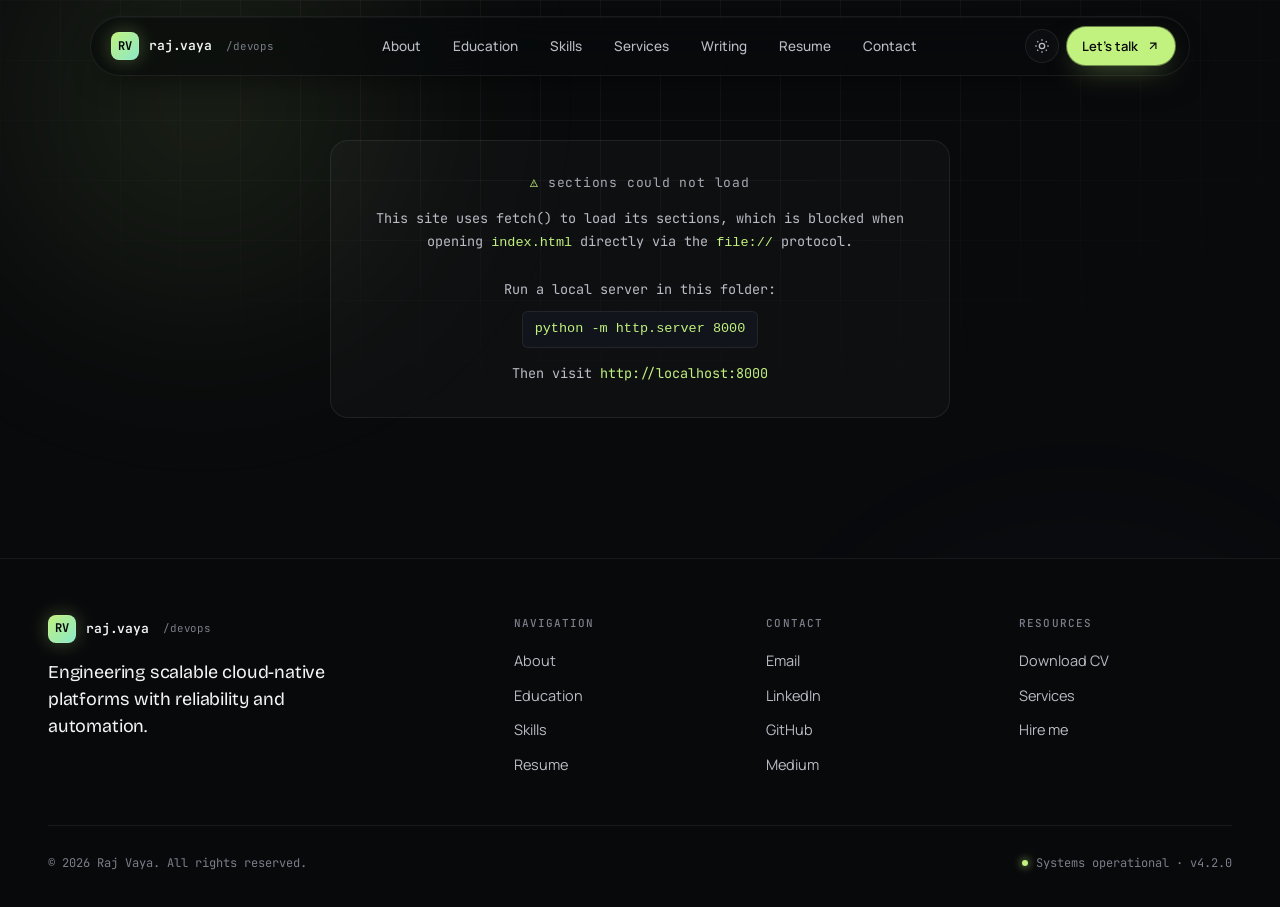
==== commit 512441ea: "Add dynamic Writing section, update README" ====
--- a/index.html
+++ b/index.html
@@ -32,6 +32,7 @@
     <a href="#education">Education</a>
     <a href="#skills">Skills</a>
     <a href="#services">Services</a>
+    <a href="#writing">Writing</a>
     <a href="#resume">Resume</a>
     <a href="#contact">Contact</a>
   </div>
@@ -81,6 +82,7 @@
           <li><a href="mailto:raj.vaya2017@gmail.com">Email</a></li>
           <li><a href="https://www.linkedin.com/in/raj-vaya" target="_blank" rel="noopener">LinkedIn</a></li>
           <li><a href="https://github.com/rajvaya13" target="_blank" rel="noopener">GitHub</a></li>
+          <li><a href="https://medium.com/@rajvaya13" target="_blank" rel="noopener">Medium</a></li>
         </ul>
       </div>
       <div>
@@ -101,4 +103,4 @@
 
 <script src="script.js" defer></script>
 </body>
-</html>
+</html>
--- a/styles.css
+++ b/styles.css
@@ -1412,12 +1412,11 @@
 }
 .tech-strip-grid {
   display: grid;
-  grid-template-columns: repeat(10, 1fr);
+  grid-template-columns: repeat(auto-fit, minmax(110px, 1fr));
   gap: 8px;
   position: relative; z-index: 1;
 }
-@media (max-width: 1100px) { .tech-strip-grid { grid-template-columns: repeat(5, 1fr); } }
-@media (max-width: 600px) { .tech-strip-grid { grid-template-columns: repeat(4, 1fr); } }
+@media (max-width: 600px) { .tech-strip-grid { grid-template-columns: repeat(auto-fit, minmax(80px, 1fr)); } }
 @media (max-width: 380px) { .tech-strip-grid { grid-template-columns: repeat(3, 1fr); } }
 
 .tech-item {
@@ -1670,6 +1669,250 @@
 .project-tags {
   display: flex; flex-wrap: wrap; gap: 6px;
 }
+
+/* ============================================================
+   WRITING / BLOG
+   ============================================================ */
+.writing-grid {
+  display: grid;
+  grid-template-columns: 1.6fr 1fr;
+  gap: 20px;
+}
+.writing-grid.writing-grid-2 {
+  grid-template-columns: 1fr 1fr;
+}
+.writing-grid.writing-grid-3 {
+  grid-template-columns: repeat(3, 1fr);
+}
+@media (max-width: 900px) {
+  .writing-grid,
+  .writing-grid.writing-grid-2,
+  .writing-grid.writing-grid-3 {
+    grid-template-columns: 1fr;
+  }
+}
+
+.article-card {
+  position: relative;
+  background: var(--surface);
+  border: 1px solid var(--border);
+  border-radius: var(--r-xl);
+  overflow: hidden;
+  text-decoration: none;
+  color: inherit;
+  transition: all 0.4s var(--ease);
+  display: flex;
+  flex-direction: column;
+}
+.article-card.featured:hover {
+  border-color: var(--border-hi);
+  transform: translateY(-4px);
+  box-shadow: 0 30px 60px -20px rgba(0,0,0,0.5), 0 0 0 1px rgba(193,241,126,0.1);
+}
+.article-card.featured::before {
+  content: '';
+  position: absolute;
+  top: 0; left: 0; right: 0; height: 1px;
+  background: linear-gradient(90deg, transparent, var(--accent), transparent);
+  opacity: 0;
+  transition: opacity 0.3s;
+  z-index: 2;
+}
+.article-card.featured:hover::before { opacity: 1; }
+
+/* Visual / illustration */
+.article-visual {
+  position: relative;
+  aspect-ratio: 16 / 8;
+  background: var(--bg-1);
+  border-bottom: 1px solid var(--border);
+  overflow: hidden;
+}
+.article-illustration {
+  width: 100%; height: 100%; display: block;
+}
+.article-platform {
+  position: absolute; top: 16px; left: 16px; z-index: 2;
+  display: inline-flex; align-items: center; gap: 8px;
+  font-family: 'JetBrains Mono', monospace;
+  font-size: 11px; font-weight: 500;
+  color: var(--text-0);
+  background: rgba(8,9,11,0.78);
+  backdrop-filter: blur(8px);
+  -webkit-backdrop-filter: blur(8px);
+  border: 1px solid rgba(255,255,255,0.1);
+  padding: 6px 12px;
+  border-radius: 999px;
+}
+html[data-theme="light"] .article-platform { background: rgba(255,255,255,0.92); border-color: rgba(0,0,0,0.08); }
+.article-platform svg { width: 14px; height: 14px; }
+
+.article-featured-pill {
+  position: absolute; top: 16px; right: 16px; z-index: 2;
+  display: inline-flex; align-items: center; gap: 6px;
+  font-family: 'JetBrains Mono', monospace;
+  font-size: 10.5px; font-weight: 500;
+  color: var(--accent);
+  background: rgba(193,241,126,0.12);
+  border: 1px solid rgba(193,241,126,0.3);
+  padding: 5px 10px;
+  border-radius: 999px;
+}
+.article-featured-pill .led {
+  width: 5px; height: 5px; border-radius: 50%;
+  background: var(--accent);
+  box-shadow: 0 0 6px var(--accent);
+  animation: pulse 1.6s ease-in-out infinite;
+}
+
+/* Body */
+.article-body {
+  padding: 26px 28px;
+  flex: 1;
+  display: flex;
+  flex-direction: column;
+}
+@media (max-width: 600px) { .article-body { padding: 22px; } }
+
+.article-meta {
+  display: flex; align-items: center; gap: 10px;
+  flex-wrap: wrap;
+  font-family: 'JetBrains Mono', monospace;
+  font-size: 11.5px;
+  color: var(--text-2);
+  margin-bottom: 14px;
+}
+.article-tag {
+  color: var(--accent);
+  background: rgba(193,241,126,0.1);
+  border: 1px solid rgba(193,241,126,0.25);
+  padding: 3px 9px;
+  border-radius: 999px;
+  letter-spacing: 0.04em;
+}
+.article-meta-divider { color: var(--text-3); }
+.article-read-time {
+  display: inline-flex; align-items: center; gap: 5px;
+}
+.article-read-time svg { width: 11px; height: 11px; color: var(--accent); }
+
+.article-title {
+  font-family: 'Bricolage Grotesque', serif;
+  font-size: clamp(22px, 2.6vw, 28px);
+  font-weight: 500;
+  letter-spacing: -0.015em;
+  line-height: 1.2;
+  color: var(--text-0);
+  margin: 0 0 12px;
+  transition: color 0.3s;
+}
+.article-card:hover .article-title { color: var(--accent); }
+
+.article-excerpt {
+  color: var(--text-1);
+  font-size: 14.5px;
+  line-height: 1.65;
+  margin: 0 0 18px;
+}
+
+.article-stack {
+  display: flex; flex-wrap: wrap; gap: 6px;
+  margin-bottom: 20px;
+}
+.article-chip {
+  font-family: 'JetBrains Mono', monospace;
+  font-size: 11px;
+  color: var(--text-1);
+  padding: 4px 10px;
+  background: var(--bg-2);
+  border: 1px solid var(--border);
+  border-radius: 6px;
+}
+html[data-theme="light"] .article-chip { background: rgba(0,0,0,0.025); }
+
+.article-cta {
+  margin-top: auto;
+  padding-top: 14px;
+  border-top: 1px dashed var(--border);
+}
+.article-read {
+  display: inline-flex; align-items: center; gap: 8px;
+  font-family: 'JetBrains Mono', monospace;
+  font-size: 13px;
+  font-weight: 500;
+  color: var(--accent);
+}
+.article-read svg {
+  width: 14px; height: 14px;
+  transition: transform 0.25s var(--ease);
+}
+.article-card:hover .article-read svg {
+  transform: translate(2px, -2px);
+}
+
+/* Placeholder card */
+.article-card.placeholder {
+  background:
+    repeating-linear-gradient(
+      135deg,
+      transparent 0px,
+      transparent 14px,
+      rgba(255,255,255,0.012) 14px,
+      rgba(255,255,255,0.012) 28px
+    ),
+    var(--surface);
+  border-style: dashed;
+}
+.placeholder-content {
+  flex: 1;
+  display: flex;
+  flex-direction: column;
+  align-items: flex-start;
+  justify-content: center;
+  padding: 32px 28px;
+  gap: 14px;
+}
+.placeholder-icon {
+  width: 52px; height: 52px;
+  border-radius: 14px;
+  background: linear-gradient(135deg, rgba(193,241,126,0.15), rgba(108,177,255,0.05));
+  border: 1px solid var(--border-hi);
+  display: grid; place-items: center;
+  color: var(--accent);
+}
+.placeholder-icon svg { width: 24px; height: 24px; }
+.placeholder-content h4 {
+  font-family: 'Bricolage Grotesque', serif;
+  font-size: 20px;
+  font-weight: 500;
+  letter-spacing: -0.01em;
+  color: var(--text-0);
+  margin: 0;
+}
+.placeholder-content p {
+  font-size: 13.5px;
+  line-height: 1.55;
+  color: var(--text-2);
+  margin: 0;
+}
+.placeholder-link {
+  display: inline-flex; align-items: center; gap: 8px;
+  margin-top: 4px;
+  font-family: 'JetBrains Mono', monospace;
+  font-size: 12.5px;
+  font-weight: 500;
+  color: var(--accent);
+  padding: 8px 14px;
+  border: 1px solid rgba(193,241,126,0.3);
+  border-radius: 999px;
+  background: rgba(193,241,126,0.06);
+  transition: all 0.2s var(--ease);
+}
+.placeholder-link:hover {
+  background: rgba(193,241,126,0.12);
+  transform: translateY(-2px);
+}
+.placeholder-link svg { width: 12px; height: 12px; }
 
 /* ============================================================
    RESUME
@@ -2255,4 +2498,4 @@
   }
   html[data-theme="light"] .nav-links.open { background: rgba(255,255,255,0.95); }
   .nav-links.open a { padding: 12px 14px; }
-}
+}
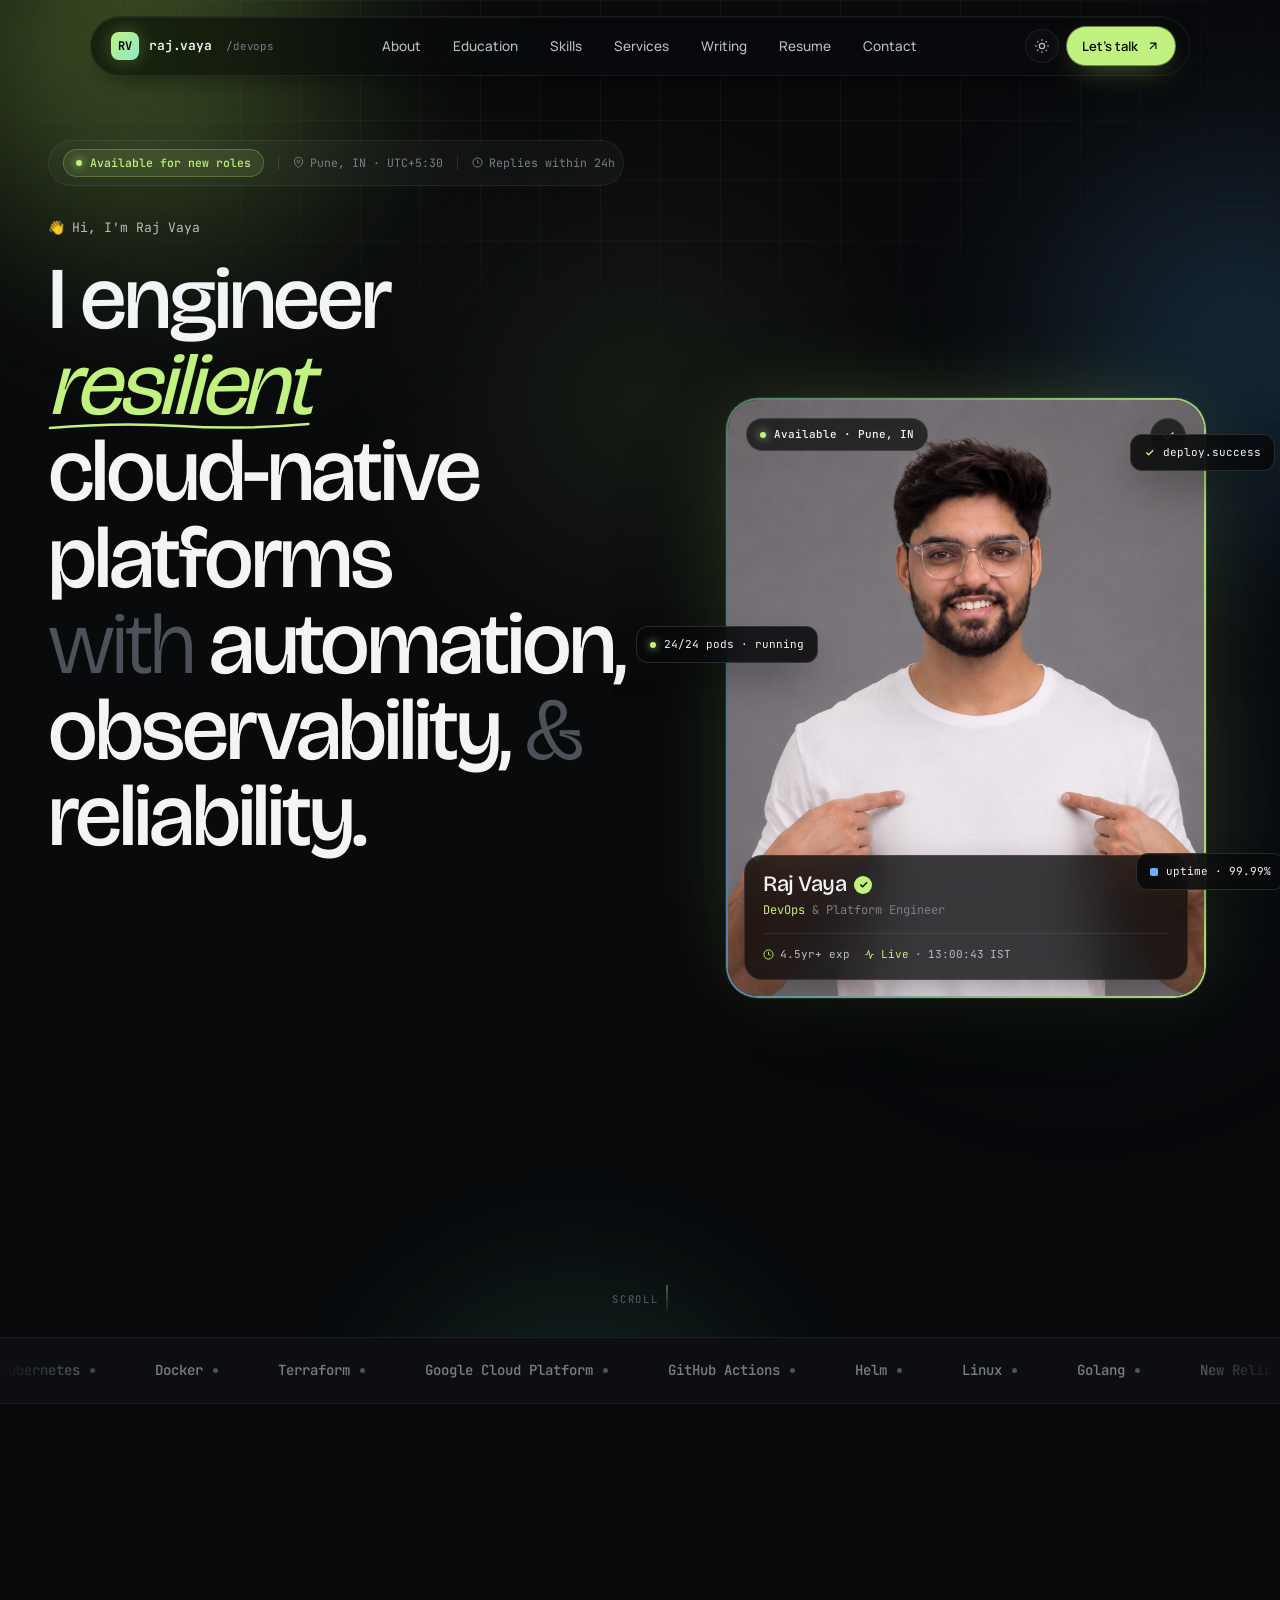
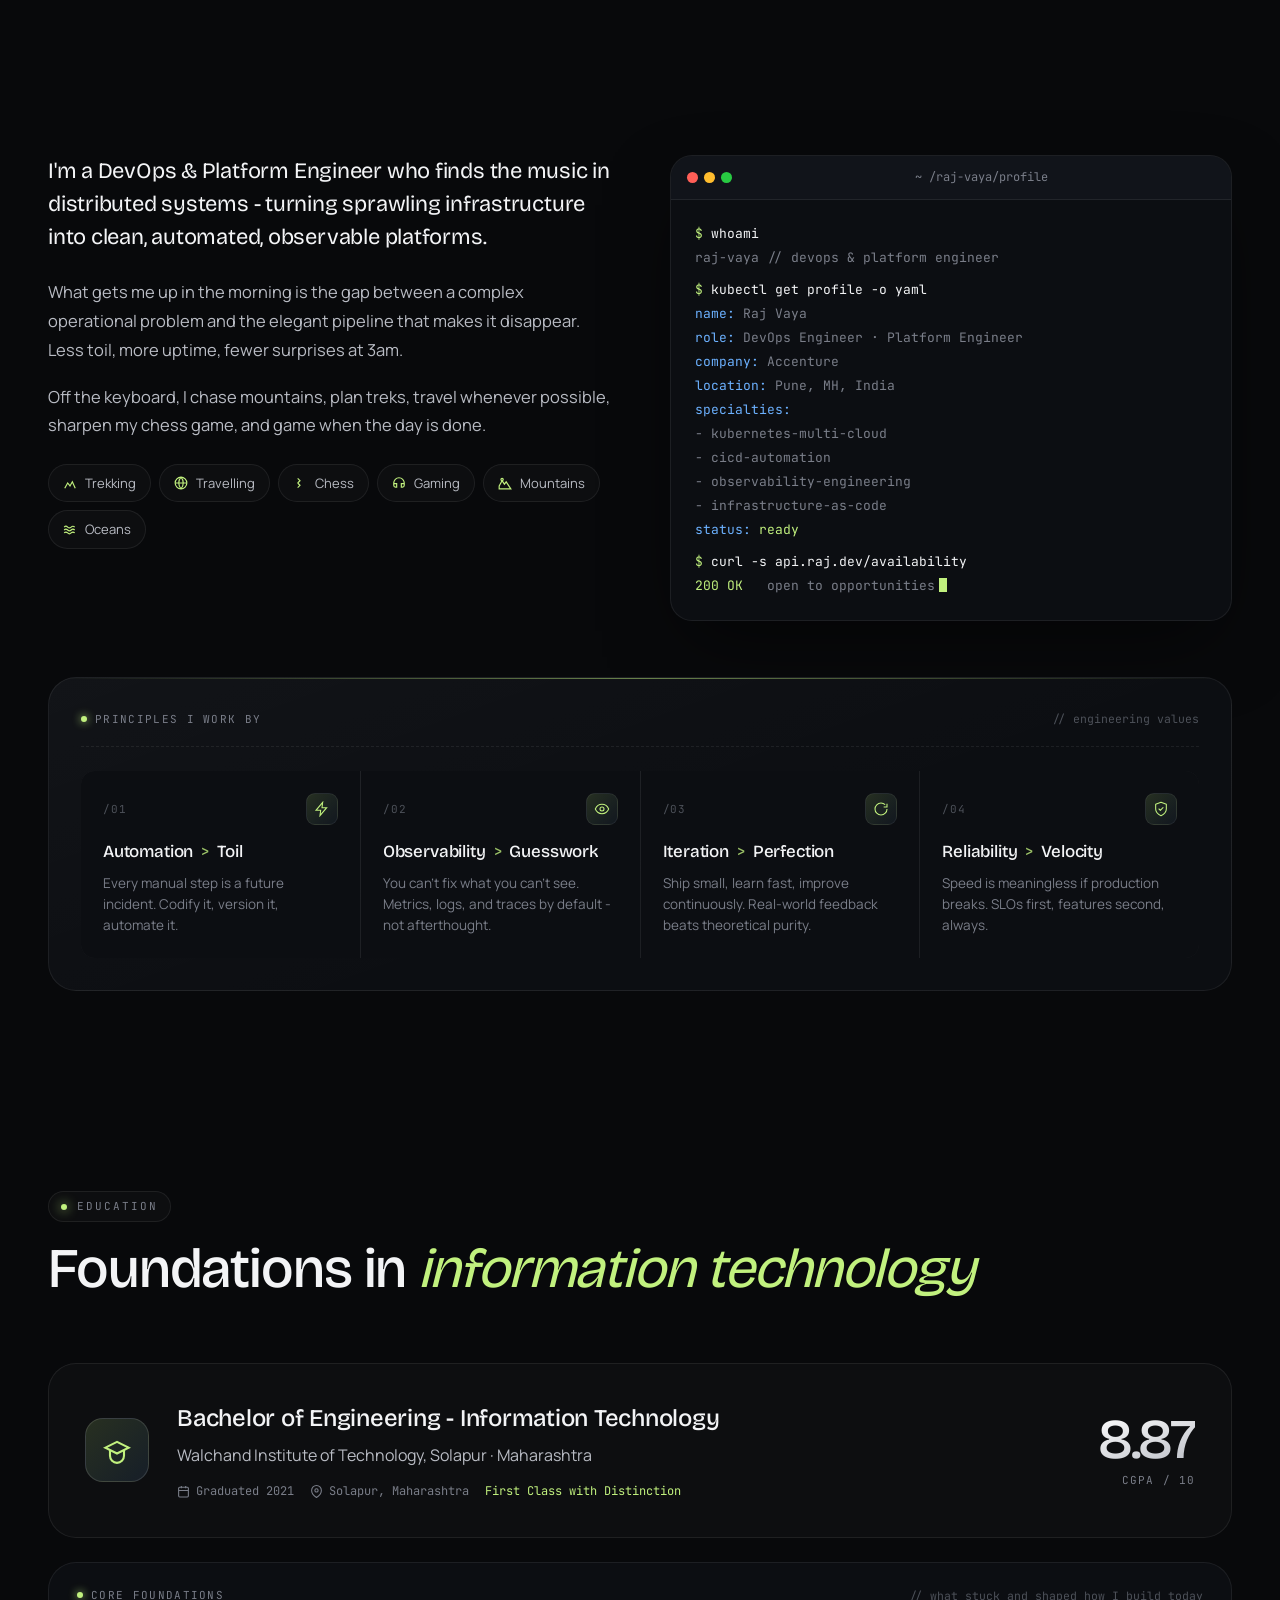
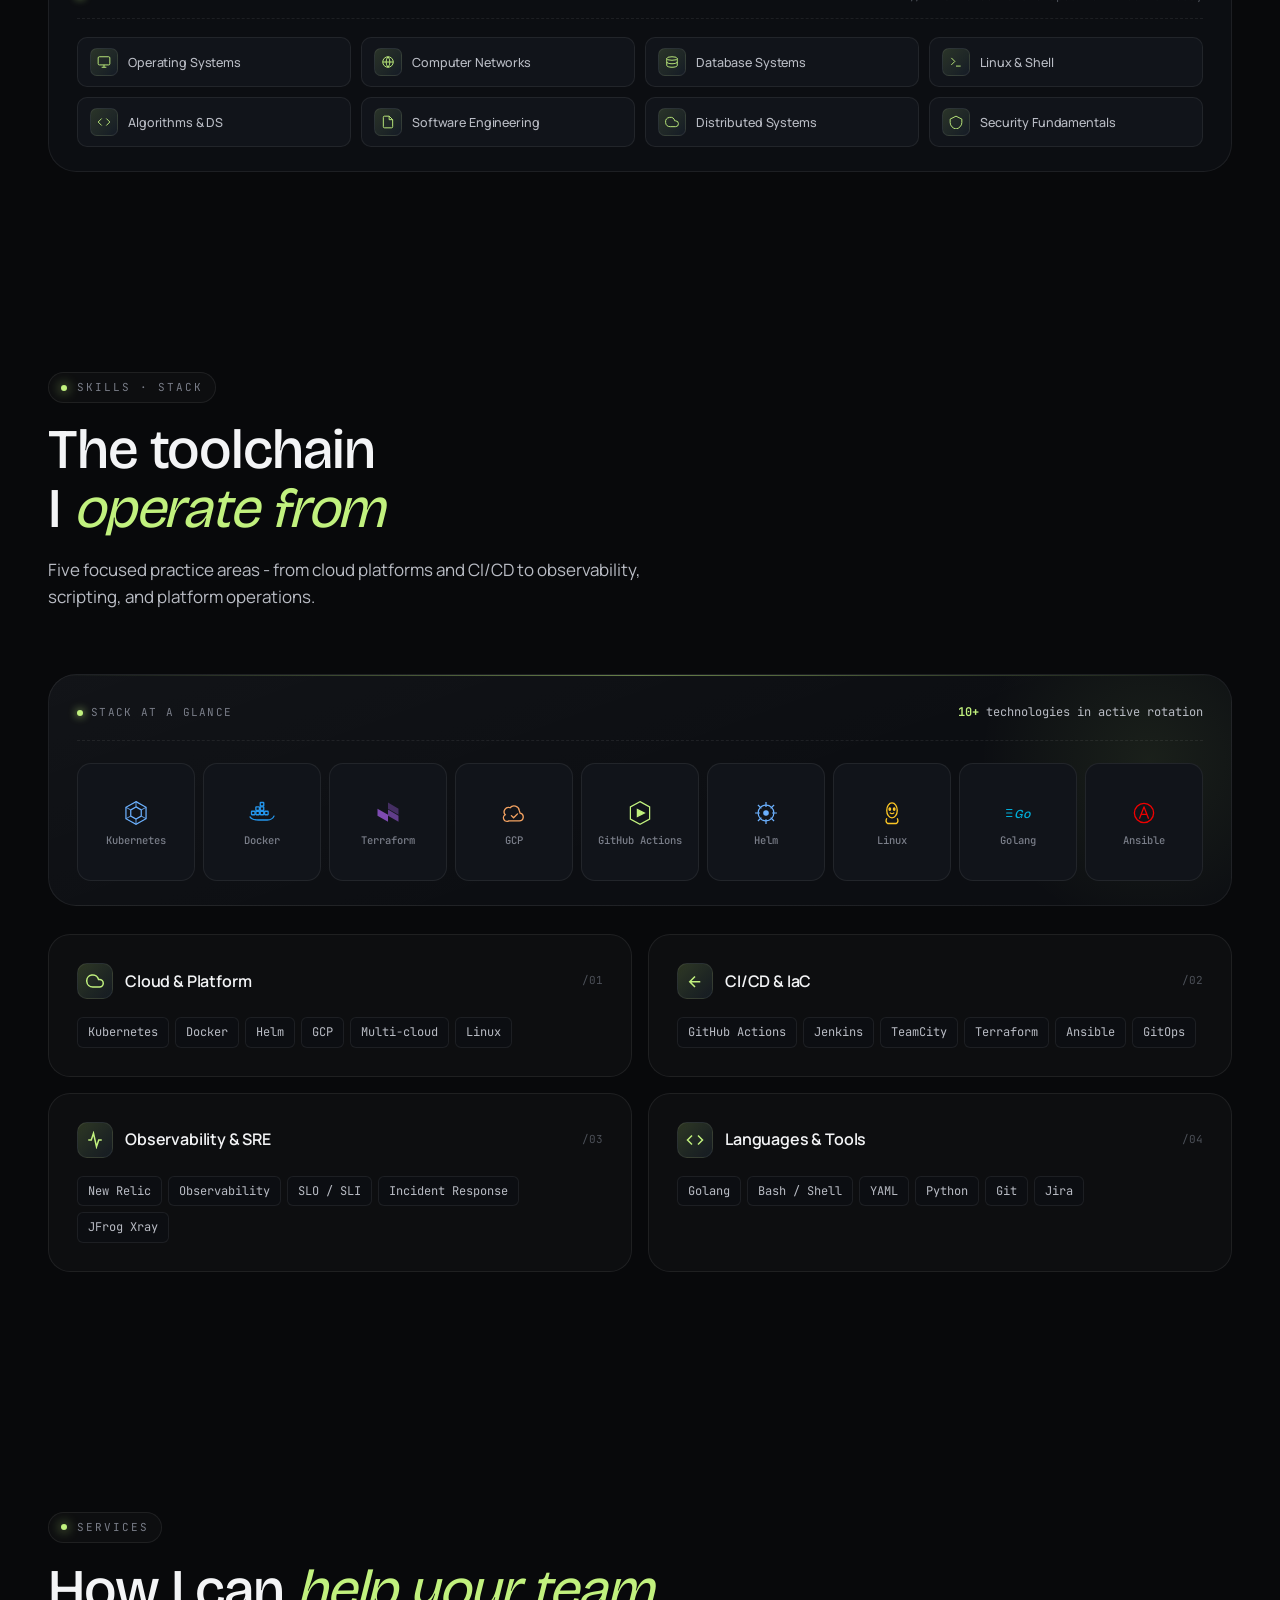
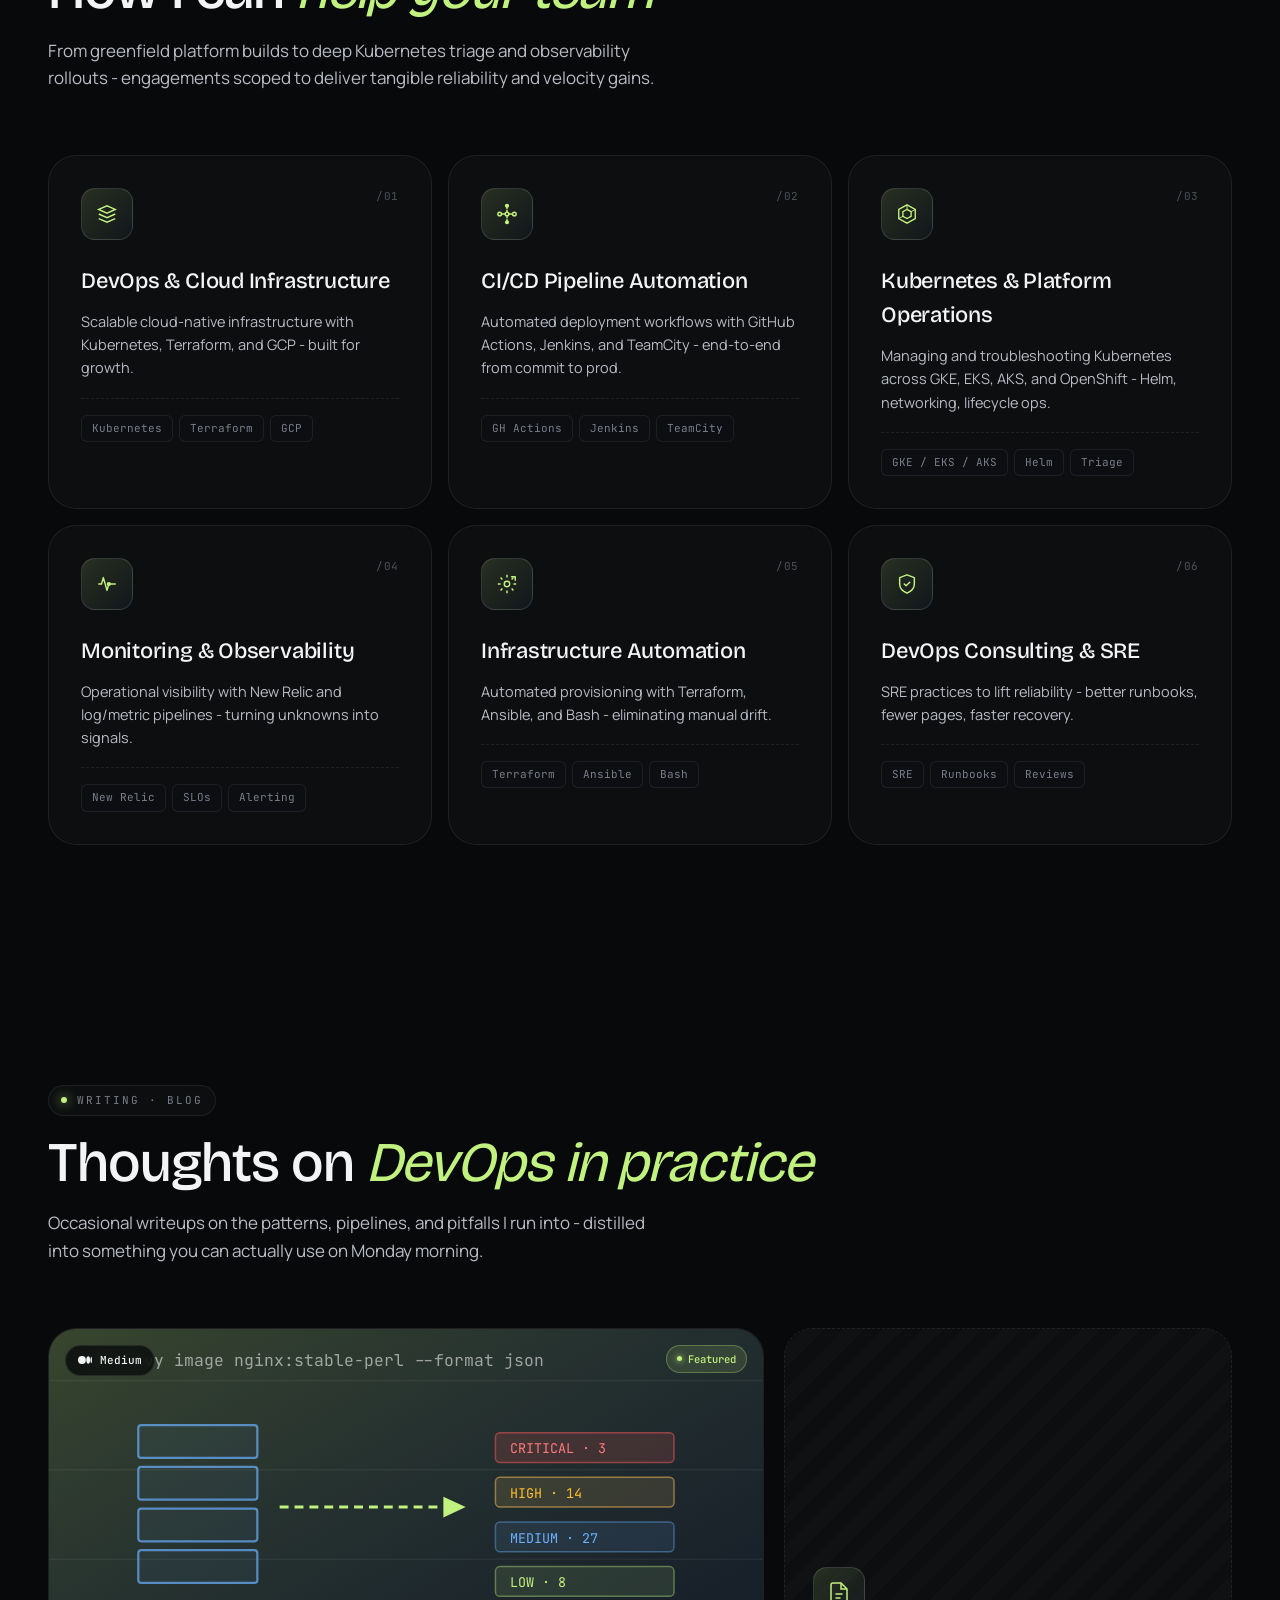
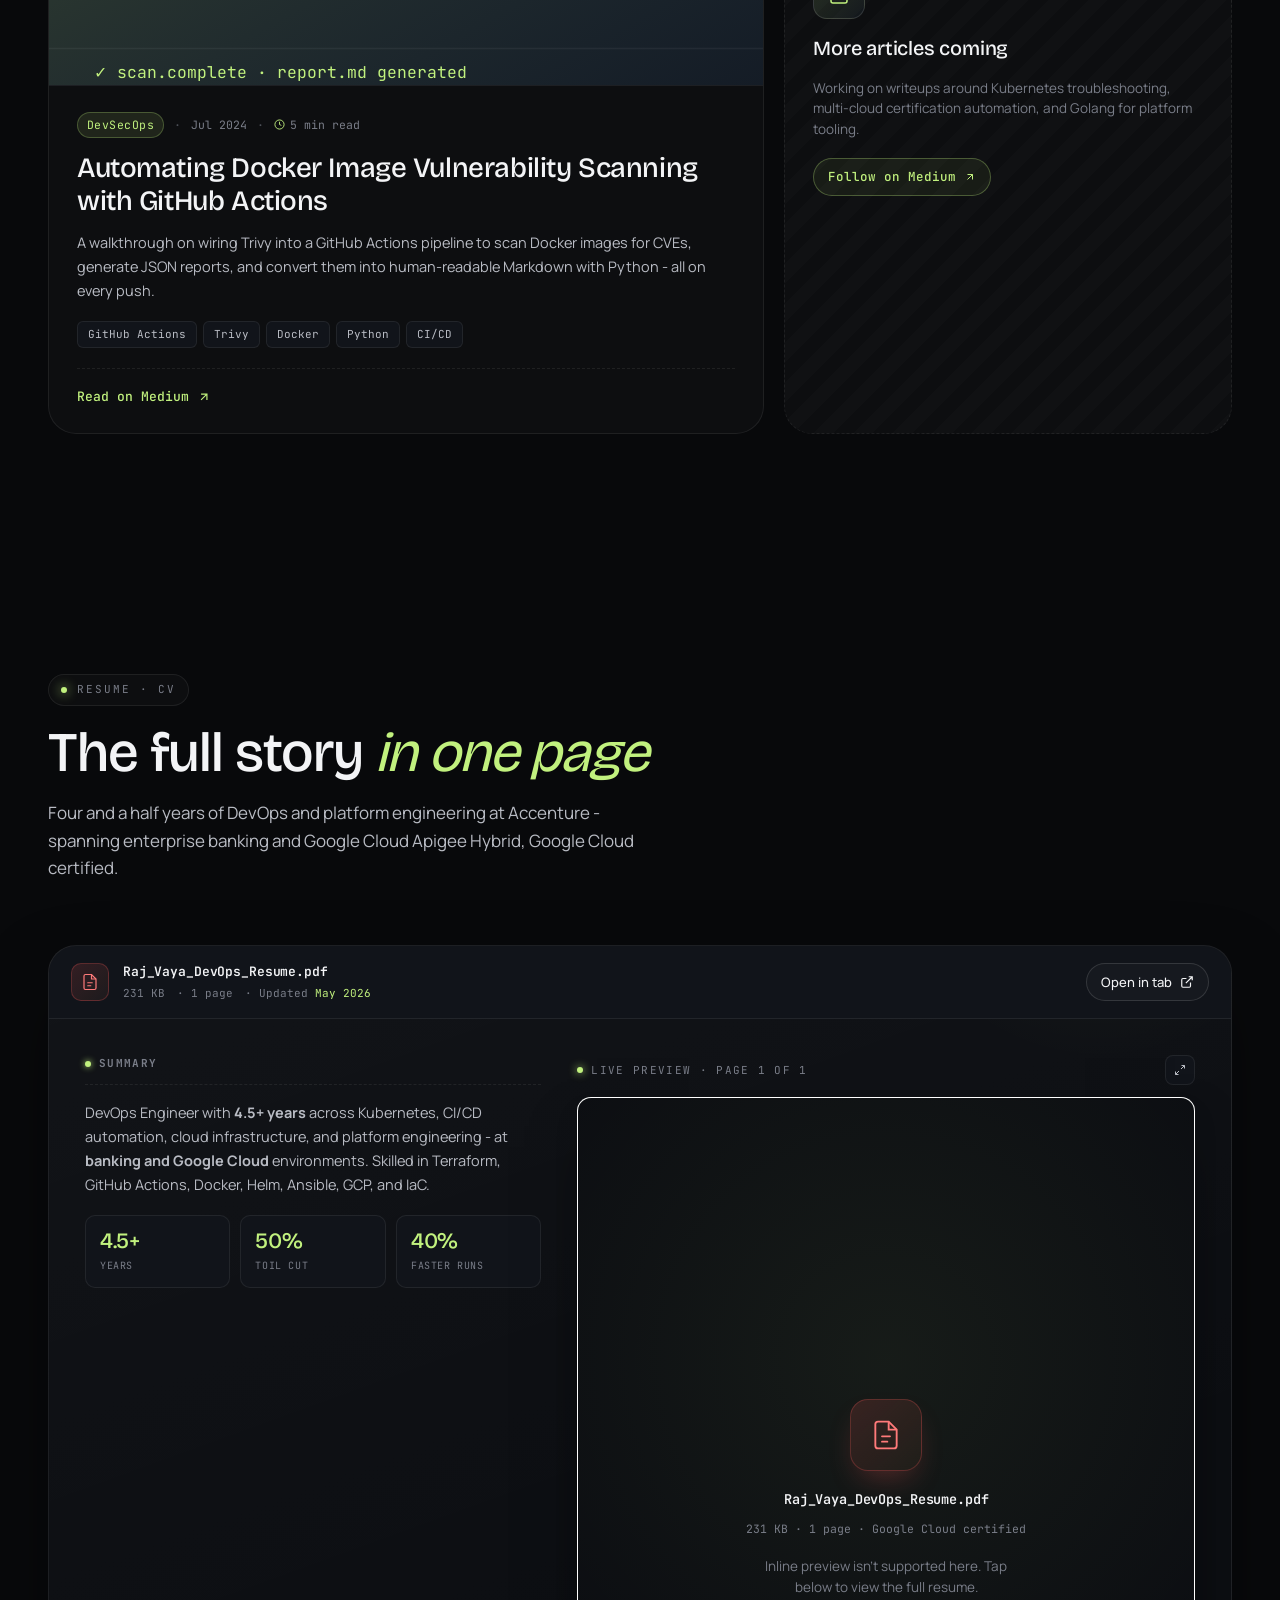
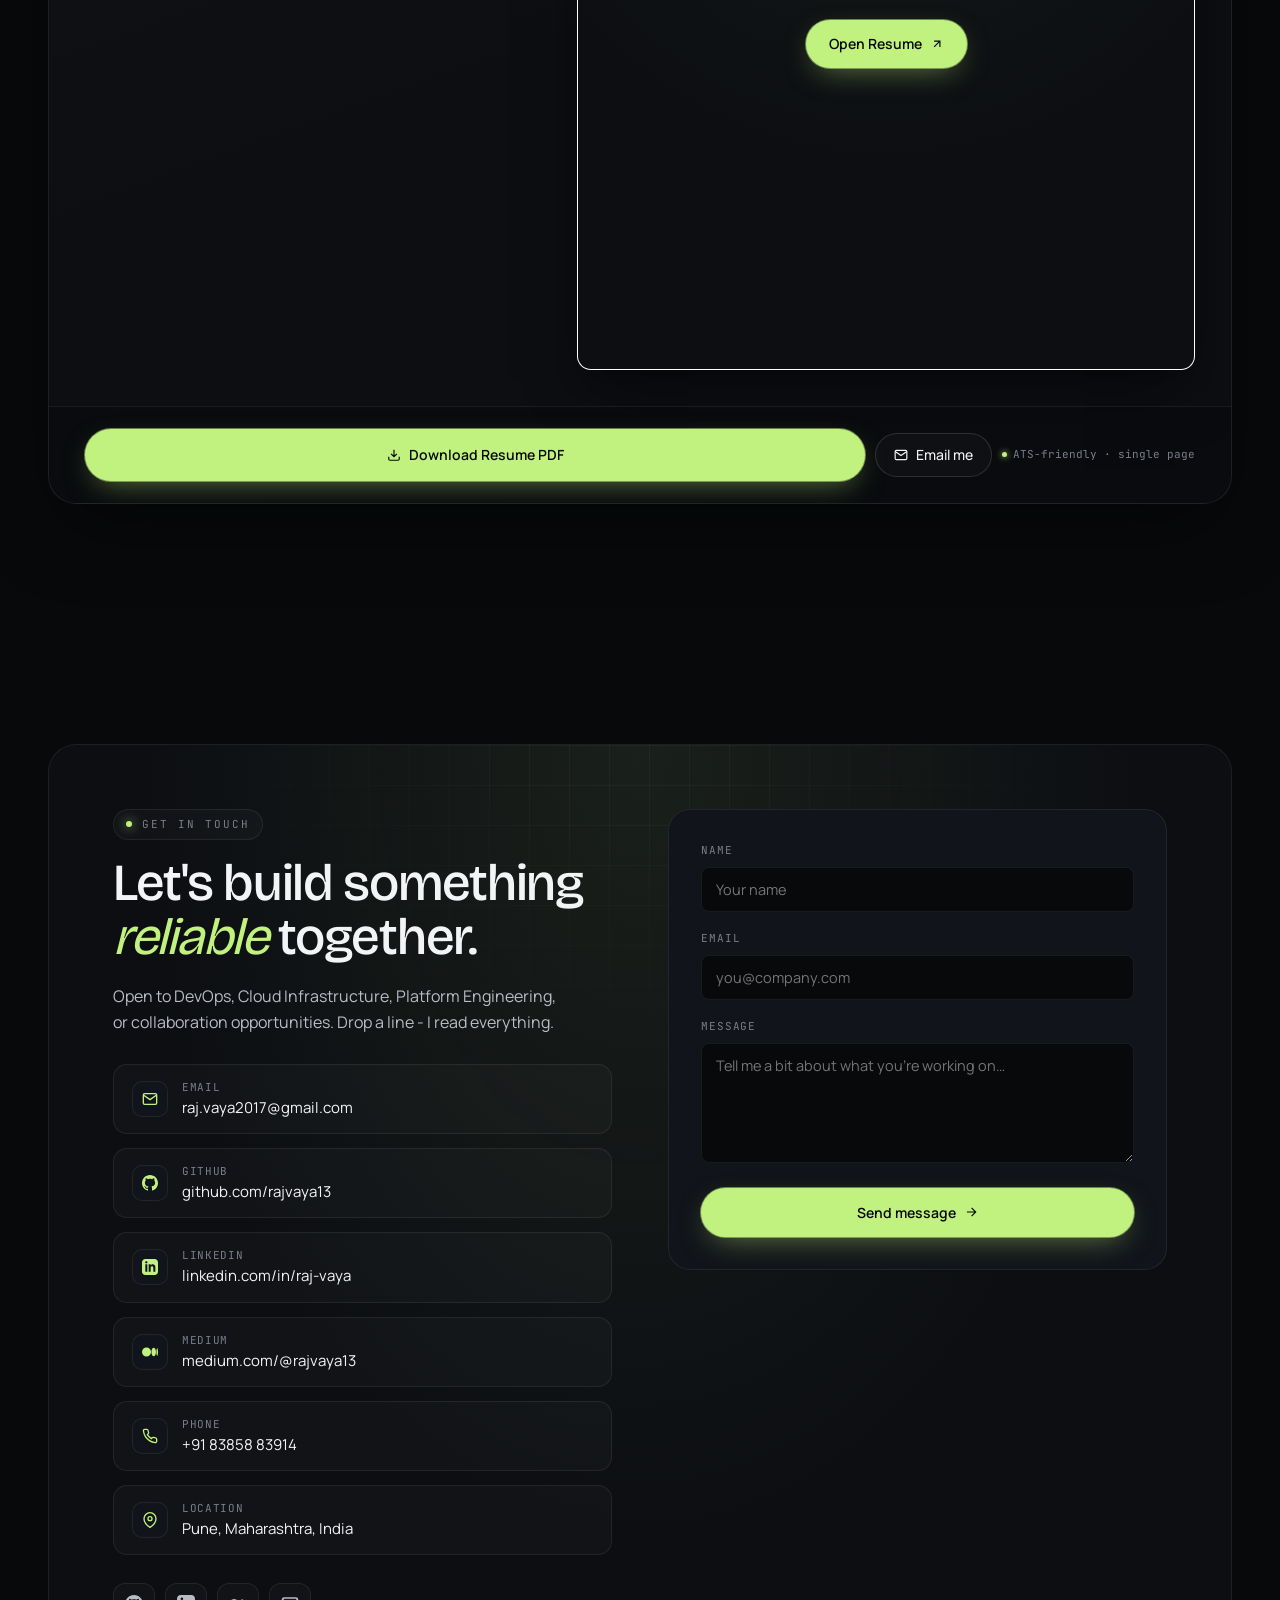
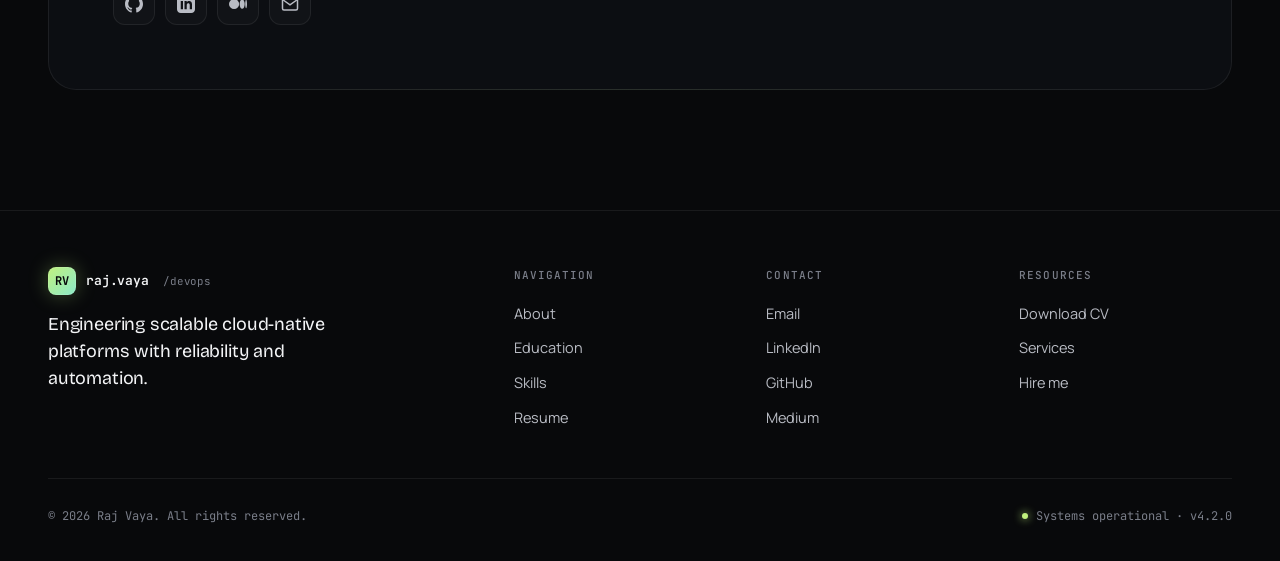
==== commit 9505c9cb: "Polish hero copy, add GitHub/LinkedIn CTAs, consolidate skills, mobile responsiveness" ====
--- a/index.html
+++ b/index.html
@@ -3,7 +3,7 @@
 <head>
 <meta charset="UTF-8" />
 <meta name="viewport" content="width=device-width, initial-scale=1.0" />
-<meta name="description" content="Raj Vaya - DevOps & Platform Engineer specializing in Kubernetes, multi-cloud infrastructure, and CI/CD automation." />
+<meta name="description" content="Raj Vaya - DevOps & Platform Engineer. Engineering resilient cloud-native platforms with automation, observability, and reliability." />
 <title>Raj Vaya - DevOps & Platform Engineer</title>
 
 <link rel="preconnect" href="https://fonts.googleapis.com">
--- a/styles.css
+++ b/styles.css
@@ -1468,9 +1468,10 @@
 /* Existing skill cards (categorized) */
 .skills-grid {
   display: grid;
-  grid-template-columns: repeat(auto-fit, minmax(280px, 1fr));
+  grid-template-columns: repeat(2, 1fr);
   gap: 16px;
 }
+@media (max-width: 720px) { .skills-grid { grid-template-columns: 1fr; } }
 .skill-card {
   position: relative;
   padding: 28px;
@@ -2498,4 +2499,165 @@
   }
   html[data-theme="light"] .nav-links.open { background: rgba(255,255,255,0.95); }
   .nav-links.open a { padding: 12px 14px; }
+}
+
+/* ============================================================
+   MOBILE POLISH - tightens spacing, scales fonts, fixes alignment
+   ============================================================ */
+
+/* Hero: tighter spacing on phones */
+@media (max-width: 720px) {
+  .hero { padding: 110px 0 60px; min-height: auto; }
+  .hero-headline {
+    font-size: clamp(38px, 9.5vw, 56px);
+    line-height: 1.02;
+    margin-bottom: 22px;
+  }
+  .hero-desc { font-size: 15.5px; margin-bottom: 28px; }
+  .hero-role { font-size: 12.5px; padding: 7px 12px; }
+  .status-bar {
+    flex-wrap: wrap;
+    font-size: 10.5px;
+    padding: 6px 6px 6px 10px;
+    gap: 8px;
+  }
+  .status-pill { padding: 4px 10px; font-size: 10.5px; }
+  .status-meta { font-size: 10.5px; }
+  .status-divider { display: none; }
+  .hero-greeting { font-size: 12.5px; }
+  .hero-stats { margin-top: 32px; gap: 8px; }
+  .hero-stat-card { padding: 14px 14px 12px; }
+  .hero-stat-card .v { font-size: 24px; }
+  .hero-ctas { gap: 8px; }
+  .hero-ctas .btn { padding: 9px 14px; font-size: 13px; }
+}
+
+/* Portrait card: don't shrink it too much on phones */
+@media (max-width: 720px) {
+  .hero-visual { min-height: 480px; }
+  .portrait-card { max-width: 380px; }
+  .portrait-info { padding: 12px 14px; }
+  .portrait-info-name { font-size: 18px; }
+  .portrait-info-role { font-size: 11px; }
+  .portrait-info-meta { font-size: 10.5px; gap: 10px; margin-top: 10px; padding-top: 10px; }
+  .portrait-status { padding: 5px 10px; font-size: 10px; top: 12px; left: 12px; }
+  .portrait-corner { width: 30px; height: 30px; top: 12px; right: 12px; }
+  .portrait-corner svg { width: 14px; height: 14px; }
+}
+@media (max-width: 480px) {
+  .hero-visual { min-height: 420px; }
+  .portrait-tag { font-size: 10px; padding: 6px 10px; }
+  .portrait-tag.tag-deploy { right: 4px; top: 4%; }
+  .portrait-tag.tag-cluster { left: 4px; }
+  .portrait-tag.tag-uptime { right: 4px; }
+}
+
+/* Marquee: narrower on phones */
+@media (max-width: 720px) {
+  .marquee-track { gap: 36px; padding: 16px 0; }
+  .marquee-item { font-size: 12.5px; }
+}
+
+/* Section titles: keep them readable */
+@media (max-width: 720px) {
+  .section-title {
+    font-size: clamp(28px, 7vw, 38px);
+    line-height: 1.1;
+  }
+  .section-lede { font-size: 15px; }
+  .section-head { margin-bottom: 40px; }
+  .eyebrow { font-size: 10px; padding: 5px 10px; }
+}
+
+/* About: terminal stays readable */
+@media (max-width: 720px) {
+  .about-prose .first { font-size: 18px; }
+  .about-prose p { font-size: 15px; line-height: 1.65; }
+  .terminal-body { font-size: 12px; padding: 18px 16px; line-height: 1.75; }
+  .interest { font-size: 12px; padding: 6px 12px; }
+}
+
+/* Tech strip: keep icons readable */
+@media (max-width: 480px) {
+  .tech-item .name { font-size: 9.5px; }
+  .tech-item .logo { width: 22px; height: 22px; }
+  .tech-strip { padding: 22px 20px 20px; }
+  .tech-strip-head { margin-bottom: 18px; padding-bottom: 14px; }
+}
+
+/* Skills cards: padding shrink */
+@media (max-width: 720px) {
+  .skill-card { padding: 22px; }
+  .skill-card h3 { font-size: 15px; }
+  .skill-list .pill { font-size: 11.5px; padding: 4px 9px; }
+}
+
+/* Services: card padding */
+@media (max-width: 720px) {
+  .service-card { padding: 24px; }
+  .service-card h3 { font-size: 19px; }
+  .service-card p { font-size: 13.5px; }
+}
+
+/* Education: stack cleaner on phones */
+@media (max-width: 720px) {
+  .edu-card { padding: 24px; gap: 18px; }
+  .edu-info h3 { font-size: 19px; }
+  .edu-info .meta { font-size: 11px; gap: 10px; }
+  .edu-foundations { padding: 20px 18px; }
+}
+
+/* Writing: featured + placeholder stack vertically on phones */
+@media (max-width: 900px) {
+  .writing-grid,
+  .writing-grid.writing-grid-2,
+  .writing-grid.writing-grid-3 {
+    grid-template-columns: 1fr;
+  }
+}
+@media (max-width: 720px) {
+  .article-title { font-size: 20px; line-height: 1.25; }
+  .article-excerpt { font-size: 13.5px; }
+  .article-visual { aspect-ratio: 16 / 9; }
+  .article-platform, .article-featured-pill { font-size: 10px; padding: 4px 9px; }
+}
+
+/* Resume: stack columns earlier on small screens */
+@media (max-width: 720px) {
+  .resume-doc-head { padding: 14px 16px; gap: 10px; }
+  .resume-doc-name { font-size: 12px; }
+  .resume-doc-meta { font-size: 10.5px; gap: 8px; }
+  .resume-body { padding: 22px; gap: 24px; }
+  .resume-stat .v { font-size: 18px; }
+  .resume-stat .l { font-size: 9.5px; }
+  .resume-summary p { font-size: 13.5px; }
+  .resume-actions { padding: 18px 22px; gap: 8px; }
+  .resume-actions .btn.primary { min-width: 100%; padding: 12px; }
+}
+
+/* Contact: form padding & info cards */
+@media (max-width: 720px) {
+  .contact-text h2 { font-size: clamp(26px, 7vw, 36px); }
+  .contact-info a { padding: 12px 14px; gap: 12px; }
+  .contact-info .ic { width: 32px; height: 32px; }
+  .contact-info .val { font-size: 13.5px; word-break: break-all; }
+  .contact-info .label { font-size: 10px; }
+}
+
+/* Footer: tighter on phones */
+@media (max-width: 720px) {
+  .footer { padding: 40px 0 28px; }
+  .footer-grid { gap: 24px; margin-bottom: 32px; }
+  .footer h4 { margin-bottom: 12px; }
+  .footer ul a { font-size: 13.5px; }
+  .footer-tagline { font-size: 16px; }
+  .footer-bottom { font-size: 11px; gap: 10px; }
+}
+
+/* Container padding tighter on small phones */
+@media (max-width: 480px) {
+  .container { padding: 0 20px; }
+  .nav { width: calc(100% - 20px); padding: 8px 10px 8px 16px; }
+  .nav-brand { font-size: 12px; }
+  .nav-brand .logo { width: 24px; height: 24px; font-size: 10px; }
 }
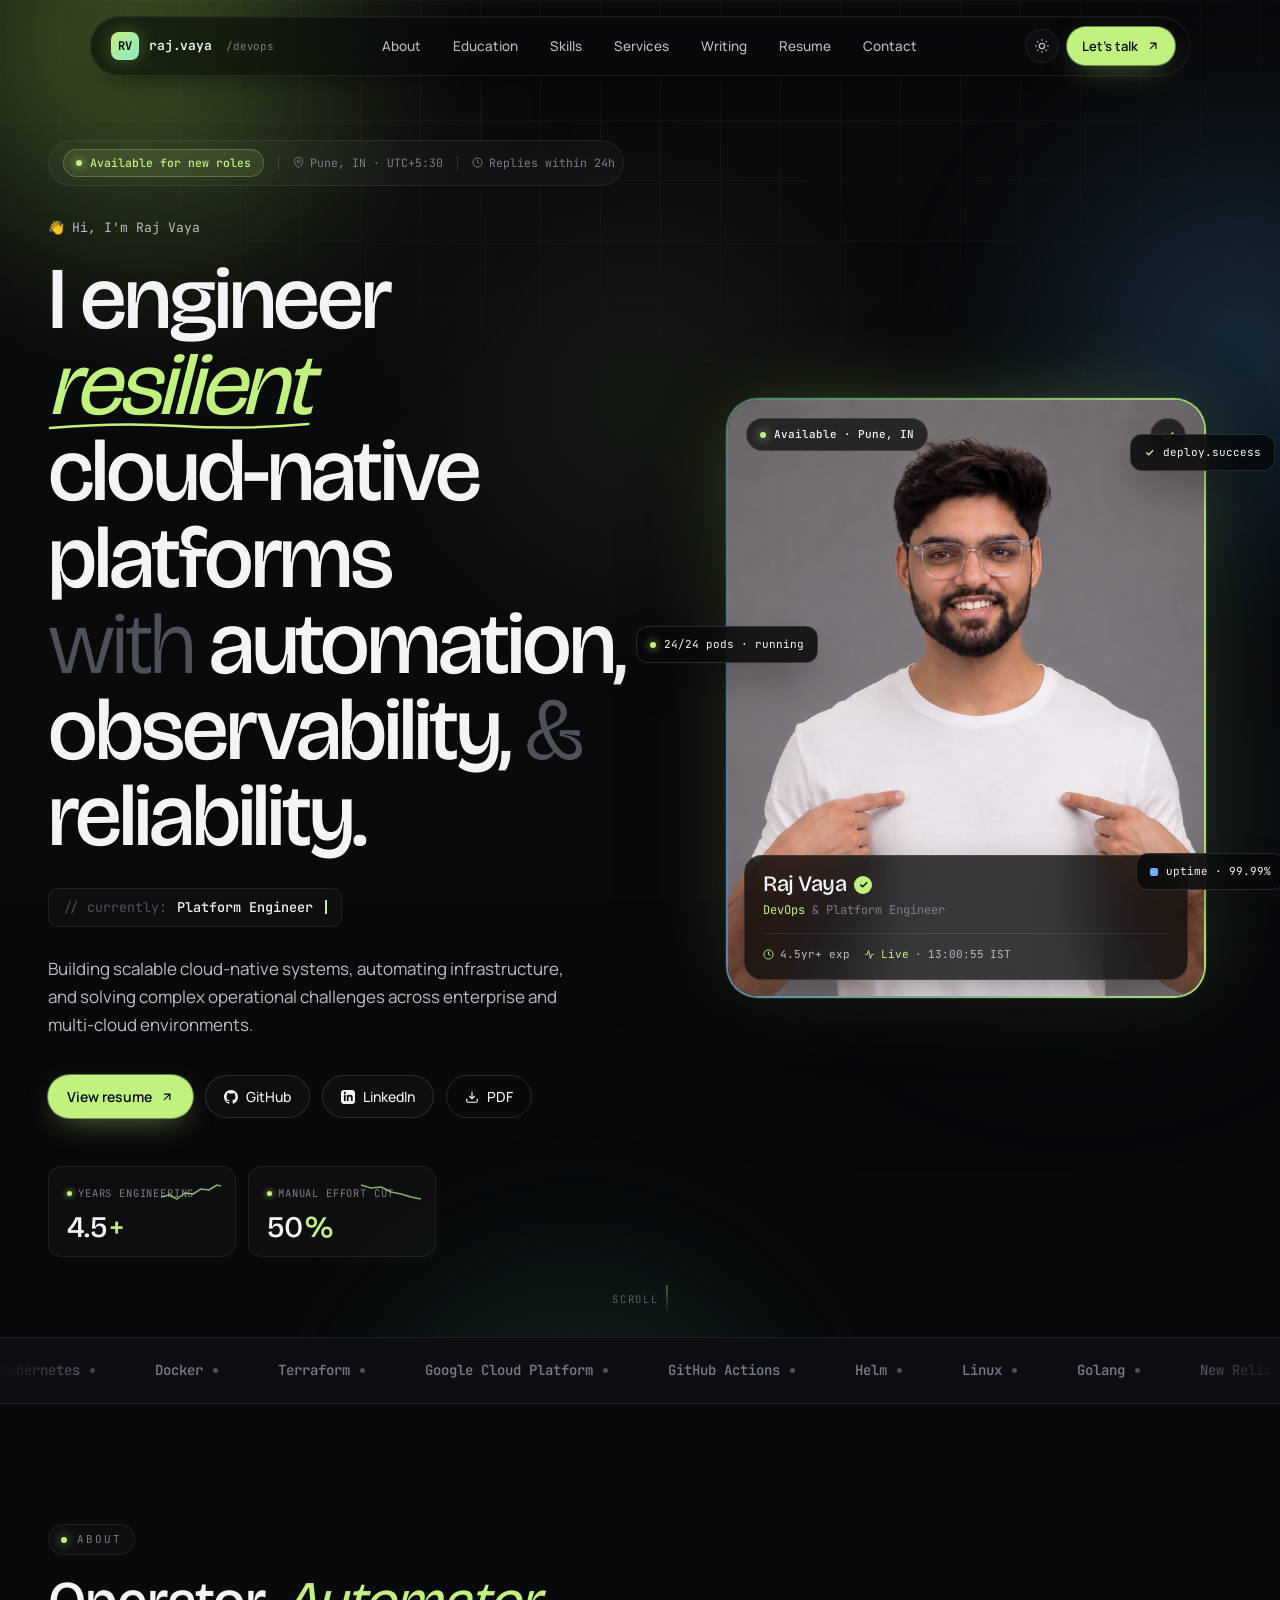
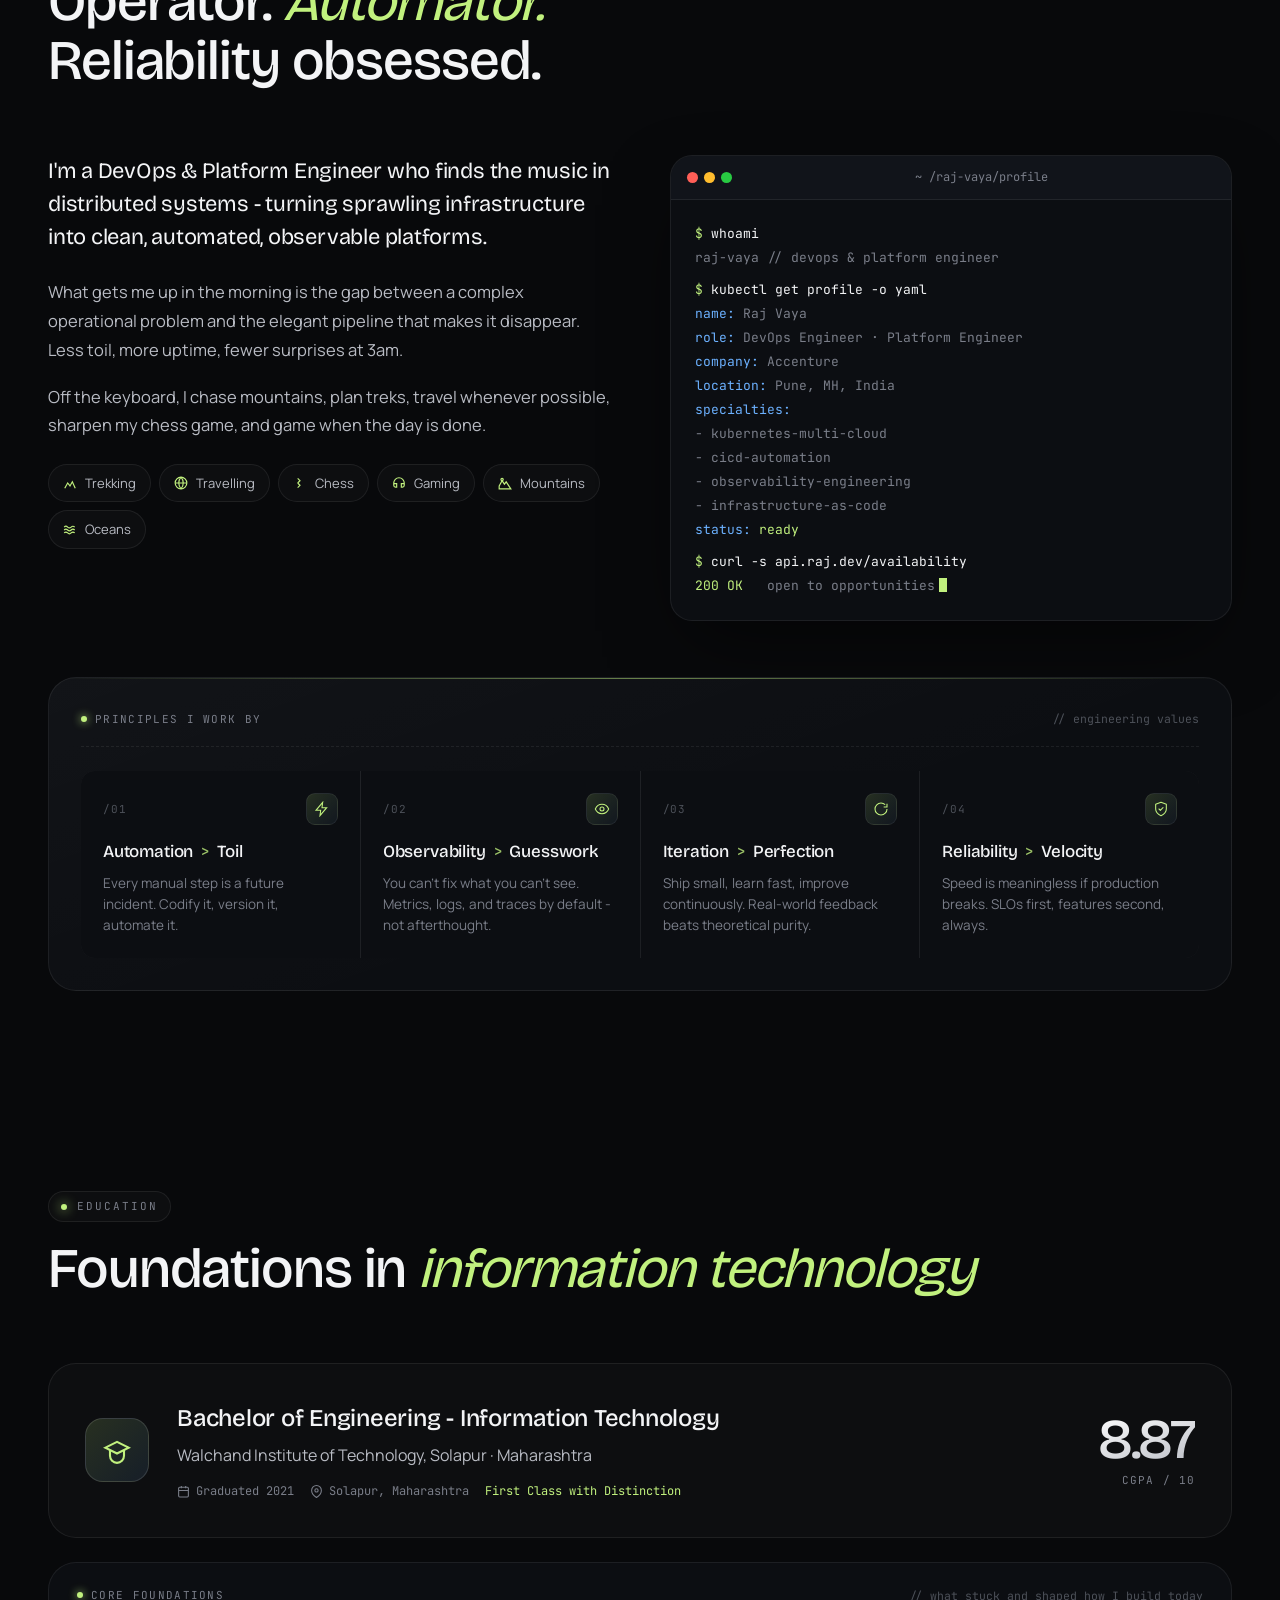
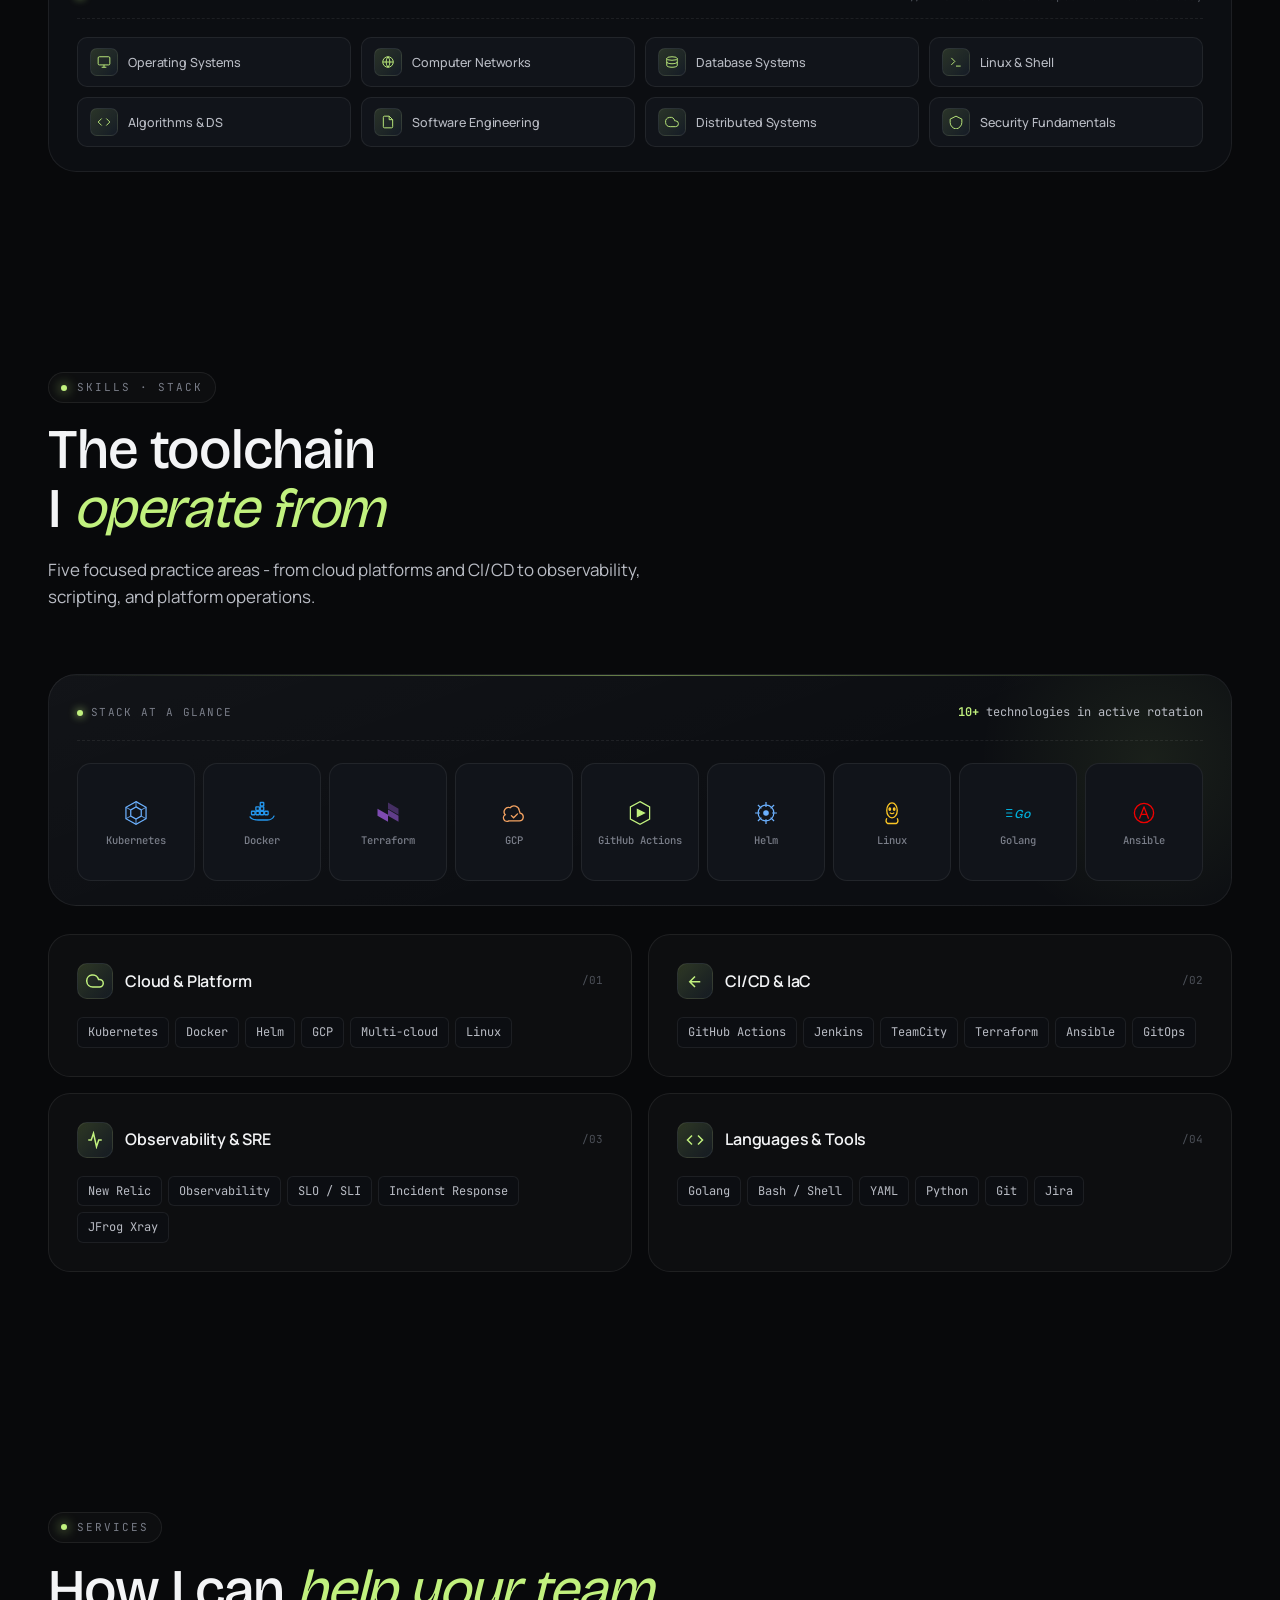
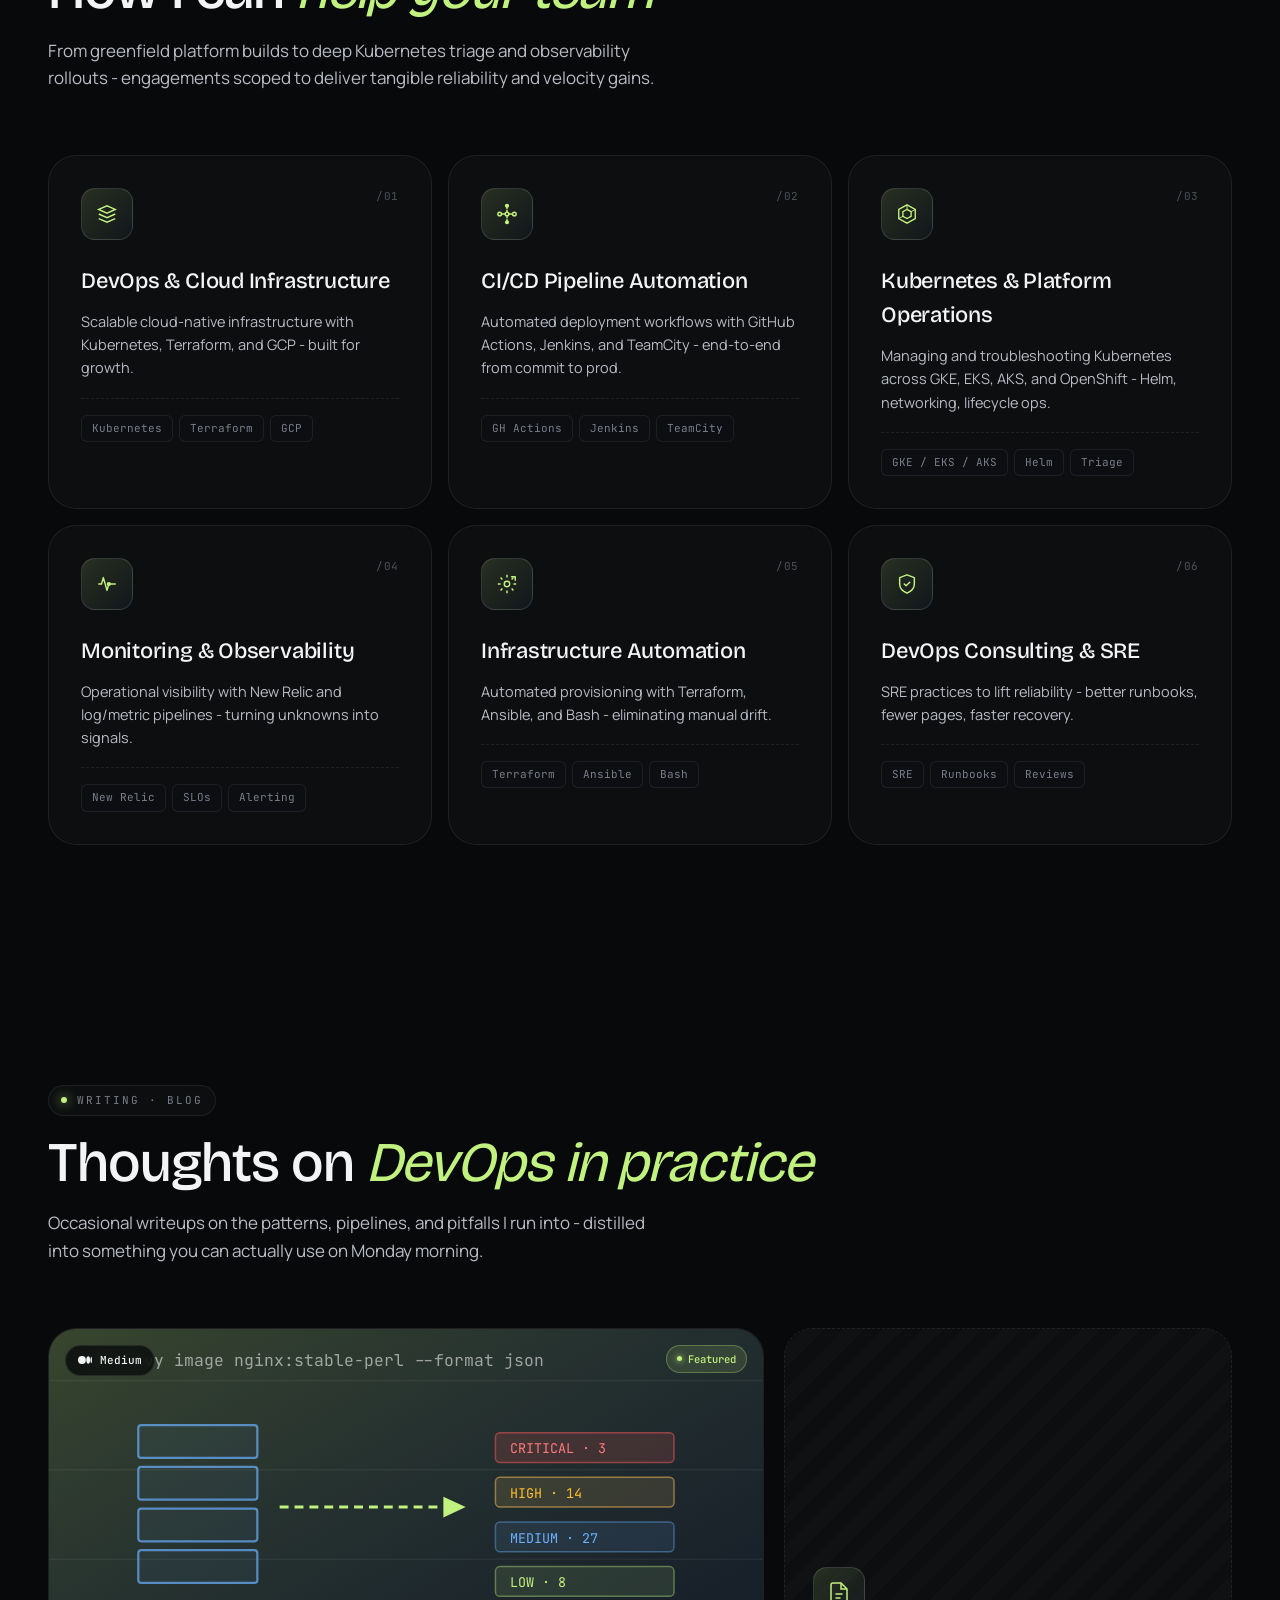
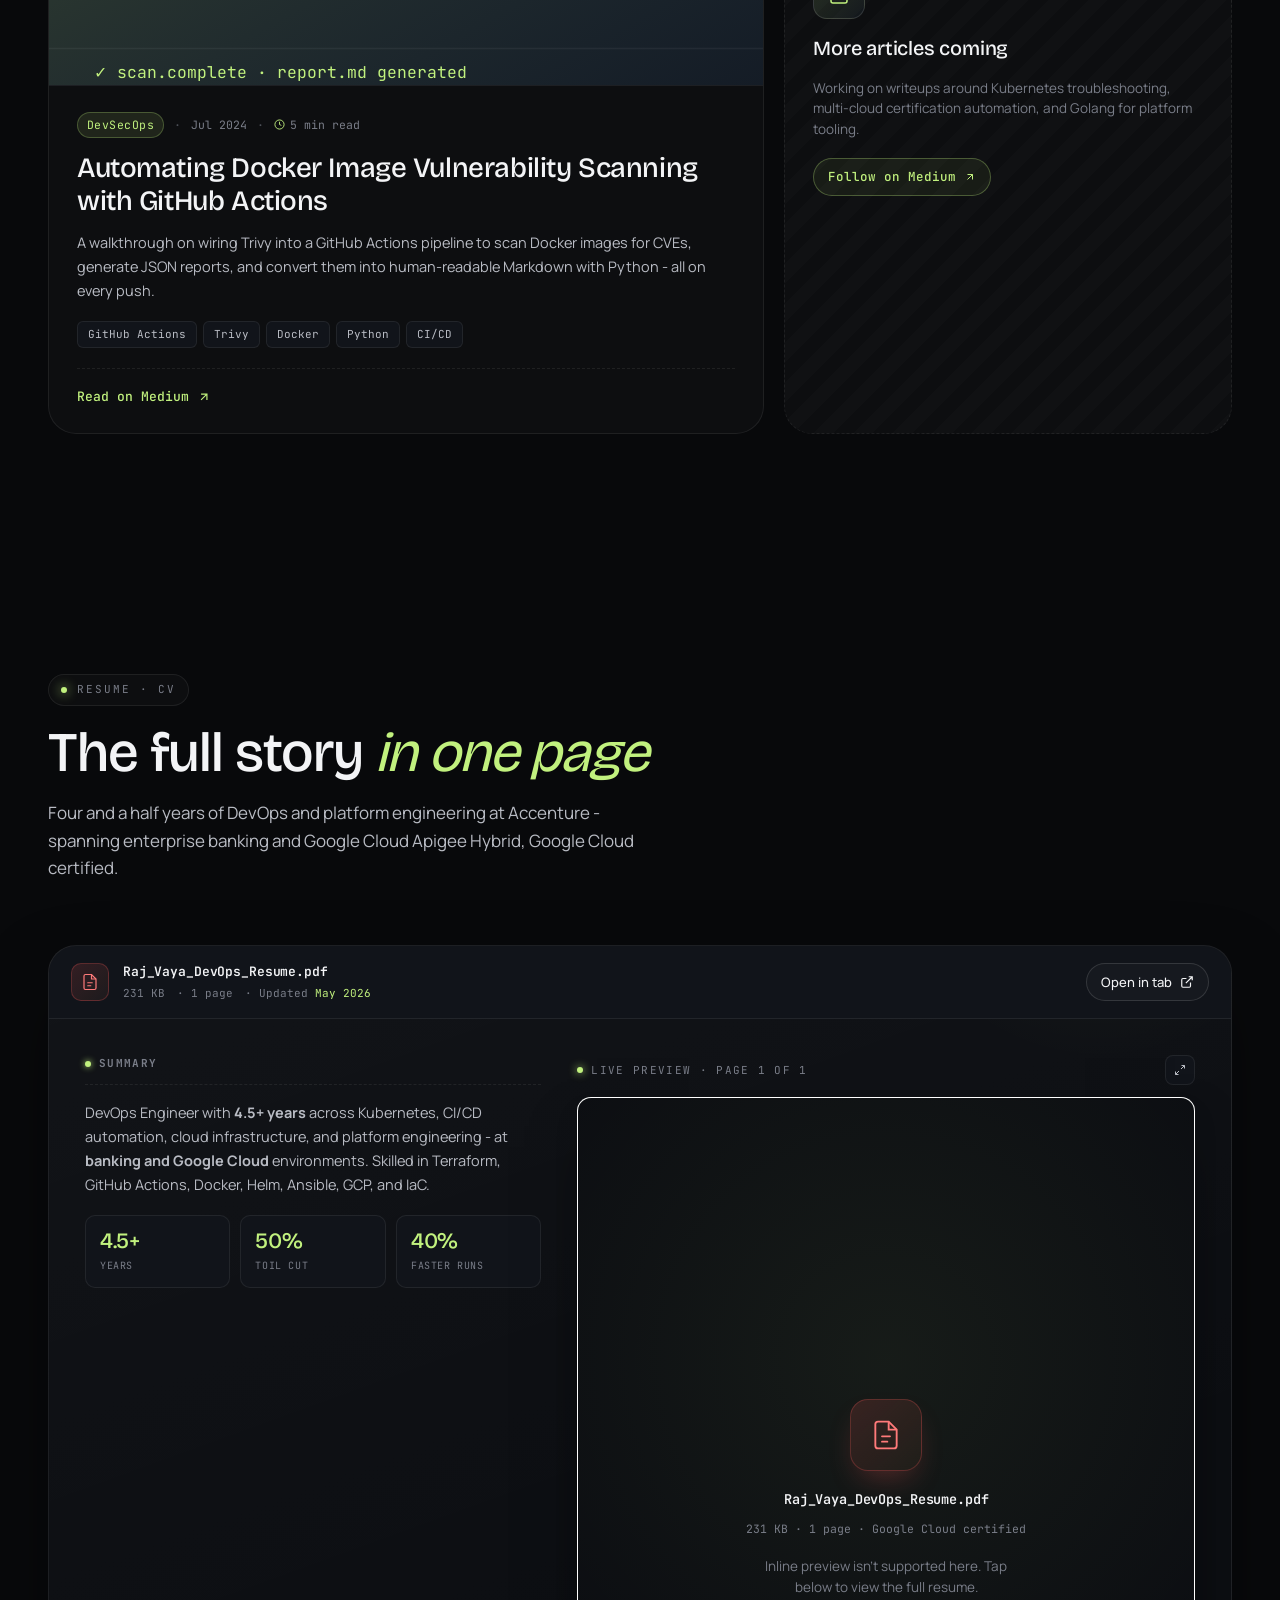
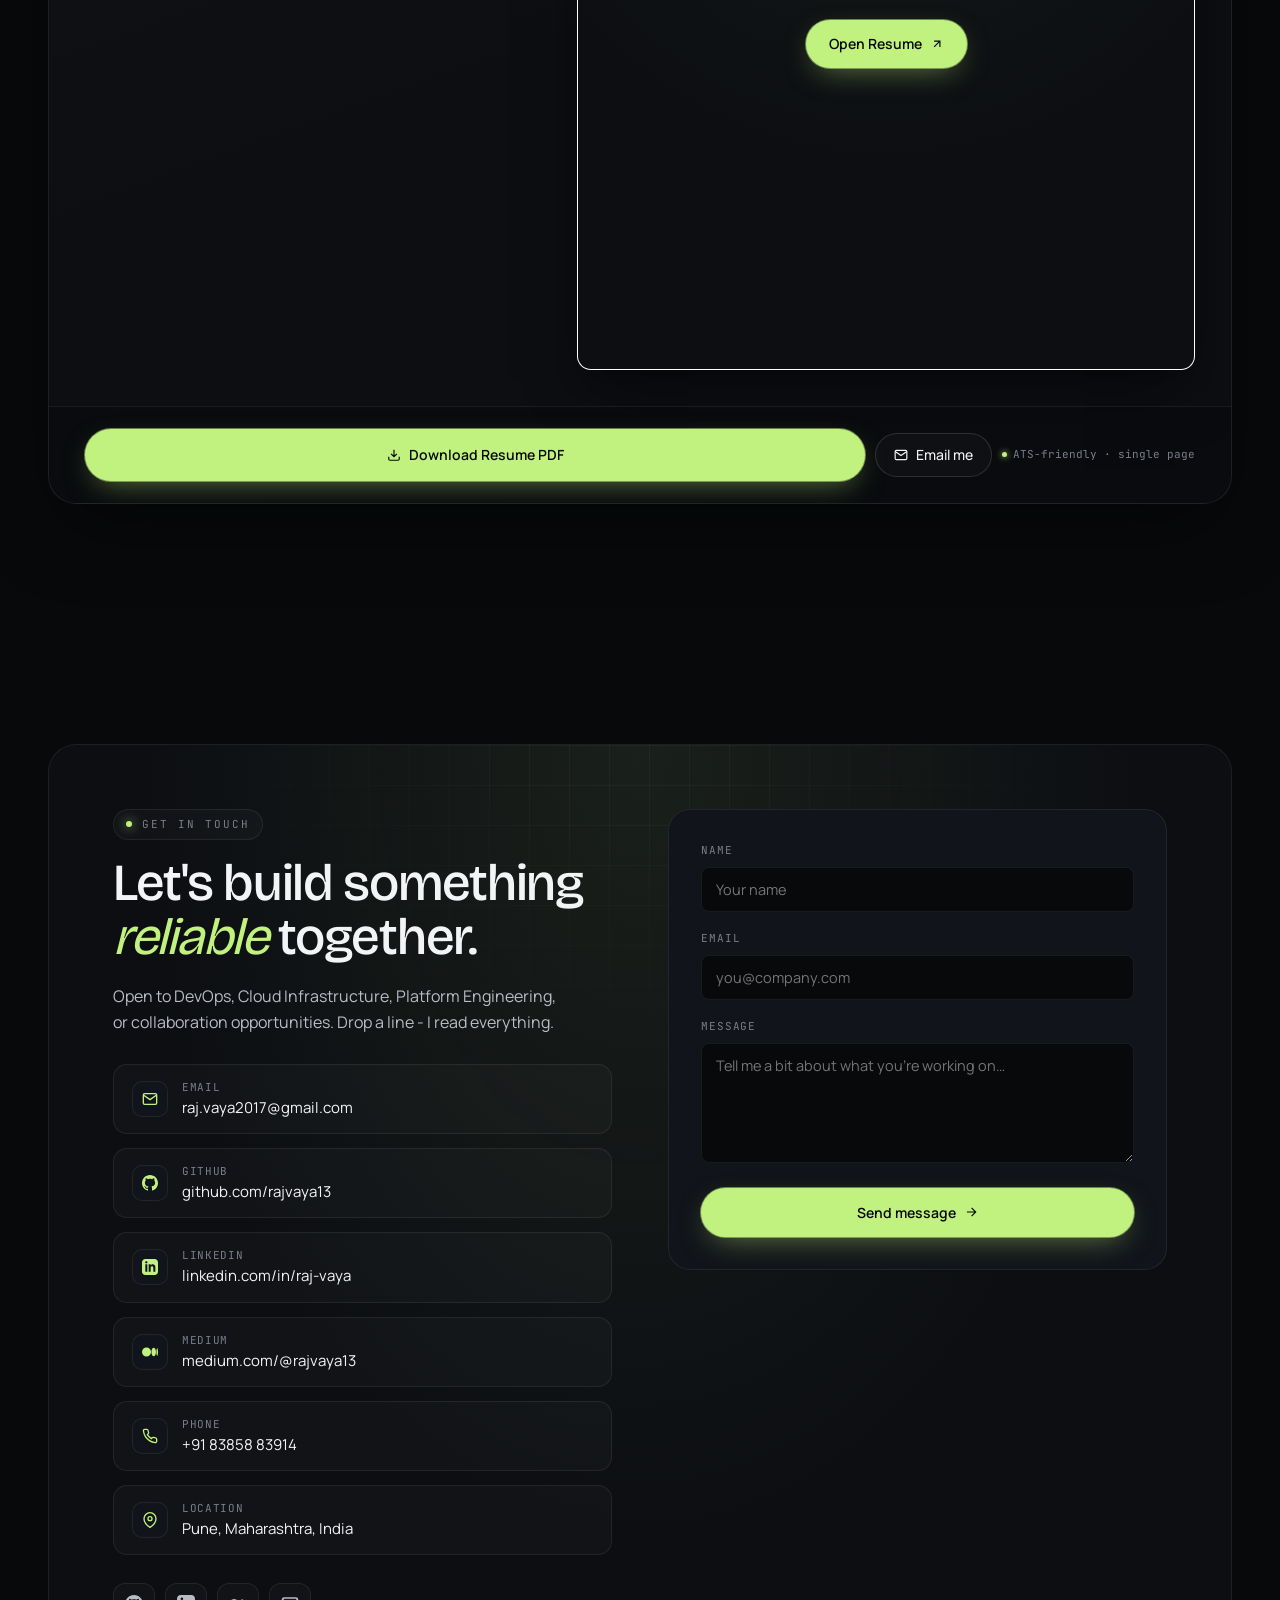
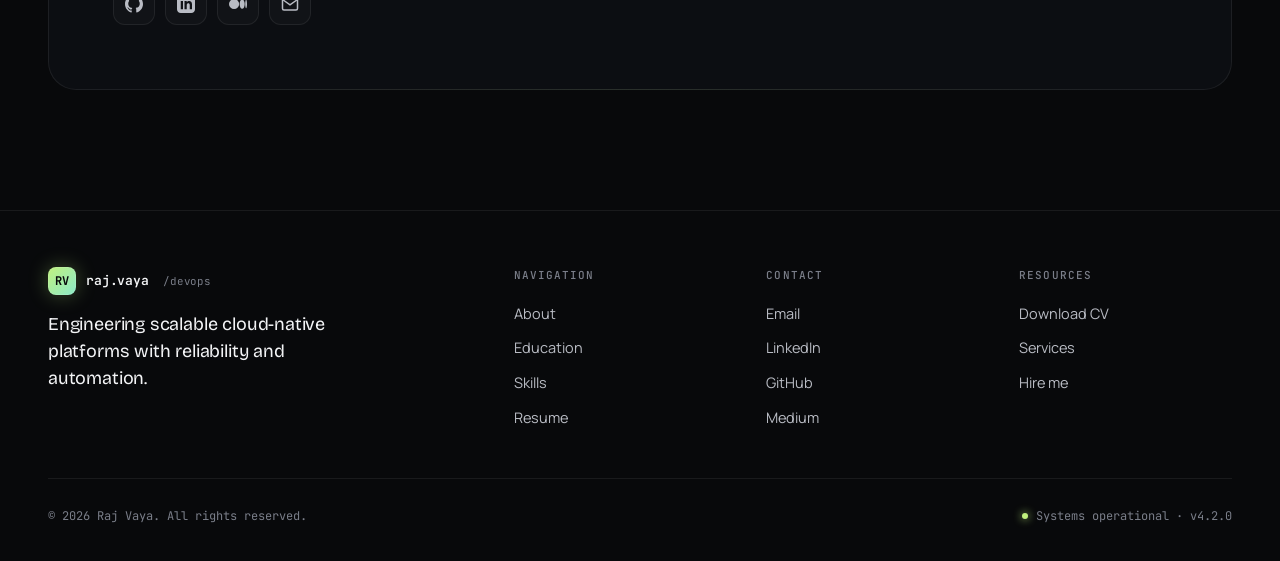
==== commit fbbf7353: "Add RV monogram favicon" ====
--- a/index.html
+++ b/index.html
@@ -5,6 +5,10 @@
 <meta name="viewport" content="width=device-width, initial-scale=1.0" />
 <meta name="description" content="Raj Vaya - DevOps & Platform Engineer. Engineering resilient cloud-native platforms with automation, observability, and reliability." />
 <title>Raj Vaya - DevOps & Platform Engineer</title>
+
+<!-- Favicon: RV monogram in brand lime -->
+<link rel="icon" type="image/svg+xml" href="data:image/svg+xml,%3Csvg xmlns='http://www.w3.org/2000/svg' viewBox='0 0 64 64'%3E%3Crect width='64' height='64' rx='14' fill='%23c1f17e'/%3E%3Ctext x='32' y='44' font-family='Bricolage Grotesque, Georgia, serif' font-size='32' font-weight='700' text-anchor='middle' fill='%2308090b'%3ERV%3C/text%3E%3C/svg%3E">
+<link rel="apple-touch-icon" href="data:image/svg+xml,%3Csvg xmlns='http://www.w3.org/2000/svg' viewBox='0 0 64 64'%3E%3Crect width='64' height='64' rx='14' fill='%23c1f17e'/%3E%3Ctext x='32' y='44' font-family='Bricolage Grotesque, Georgia, serif' font-size='32' font-weight='700' text-anchor='middle' fill='%2308090b'%3ERV%3C/text%3E%3C/svg%3E">
 
 <link rel="preconnect" href="https://fonts.googleapis.com">
 <link rel="preconnect" href="https://fonts.gstatic.com" crossorigin>
